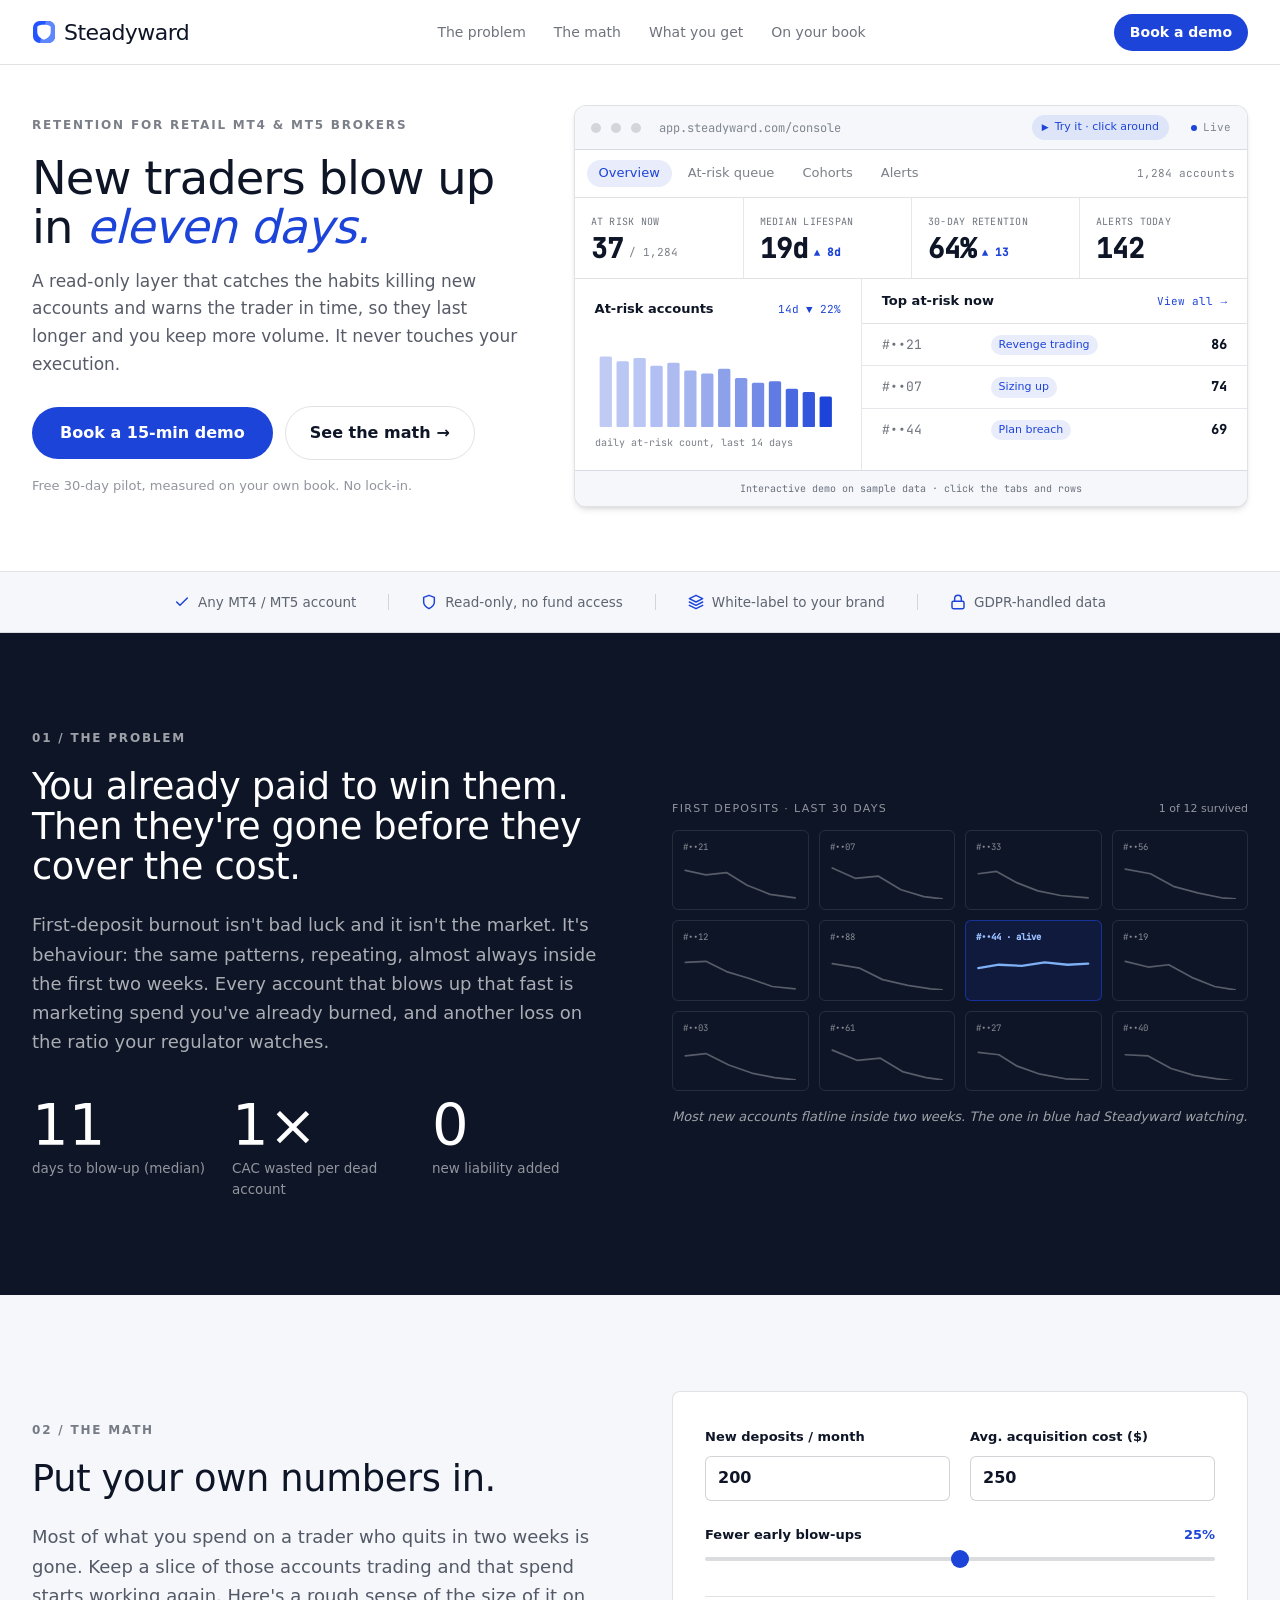
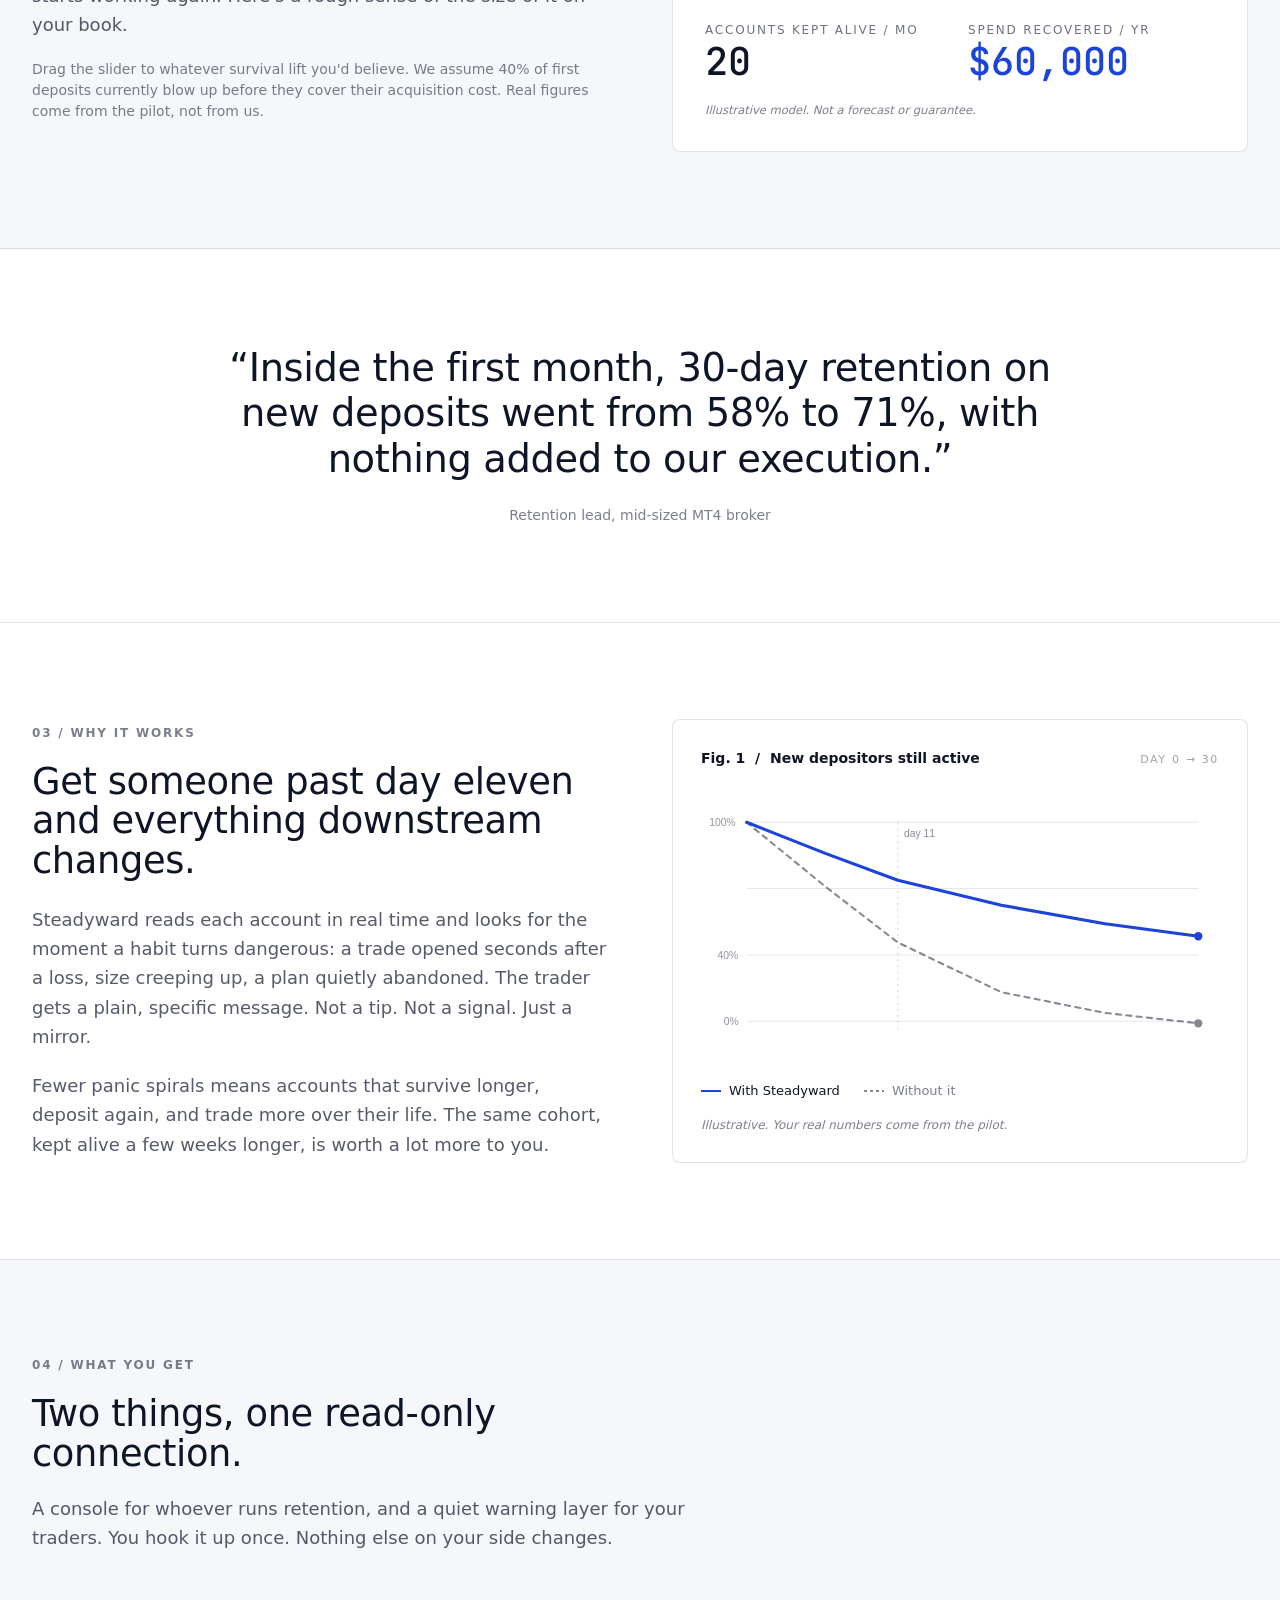
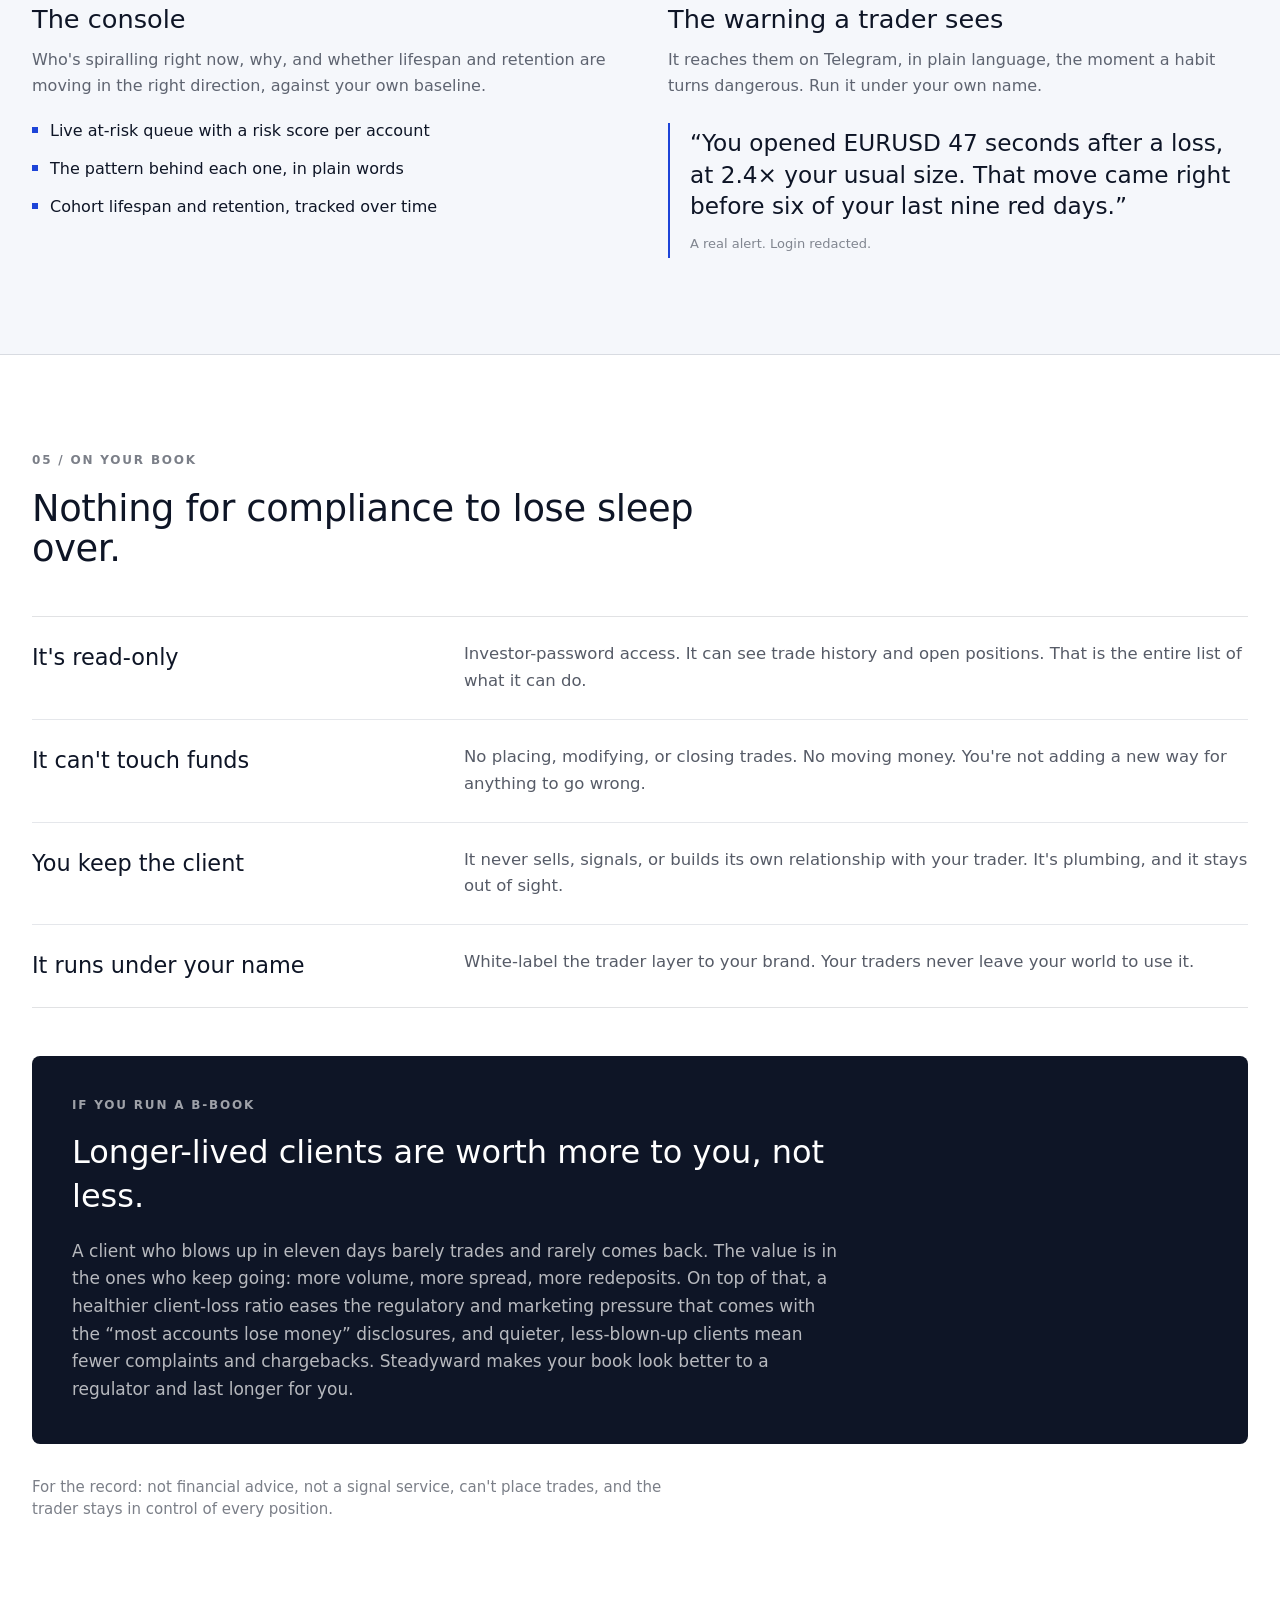
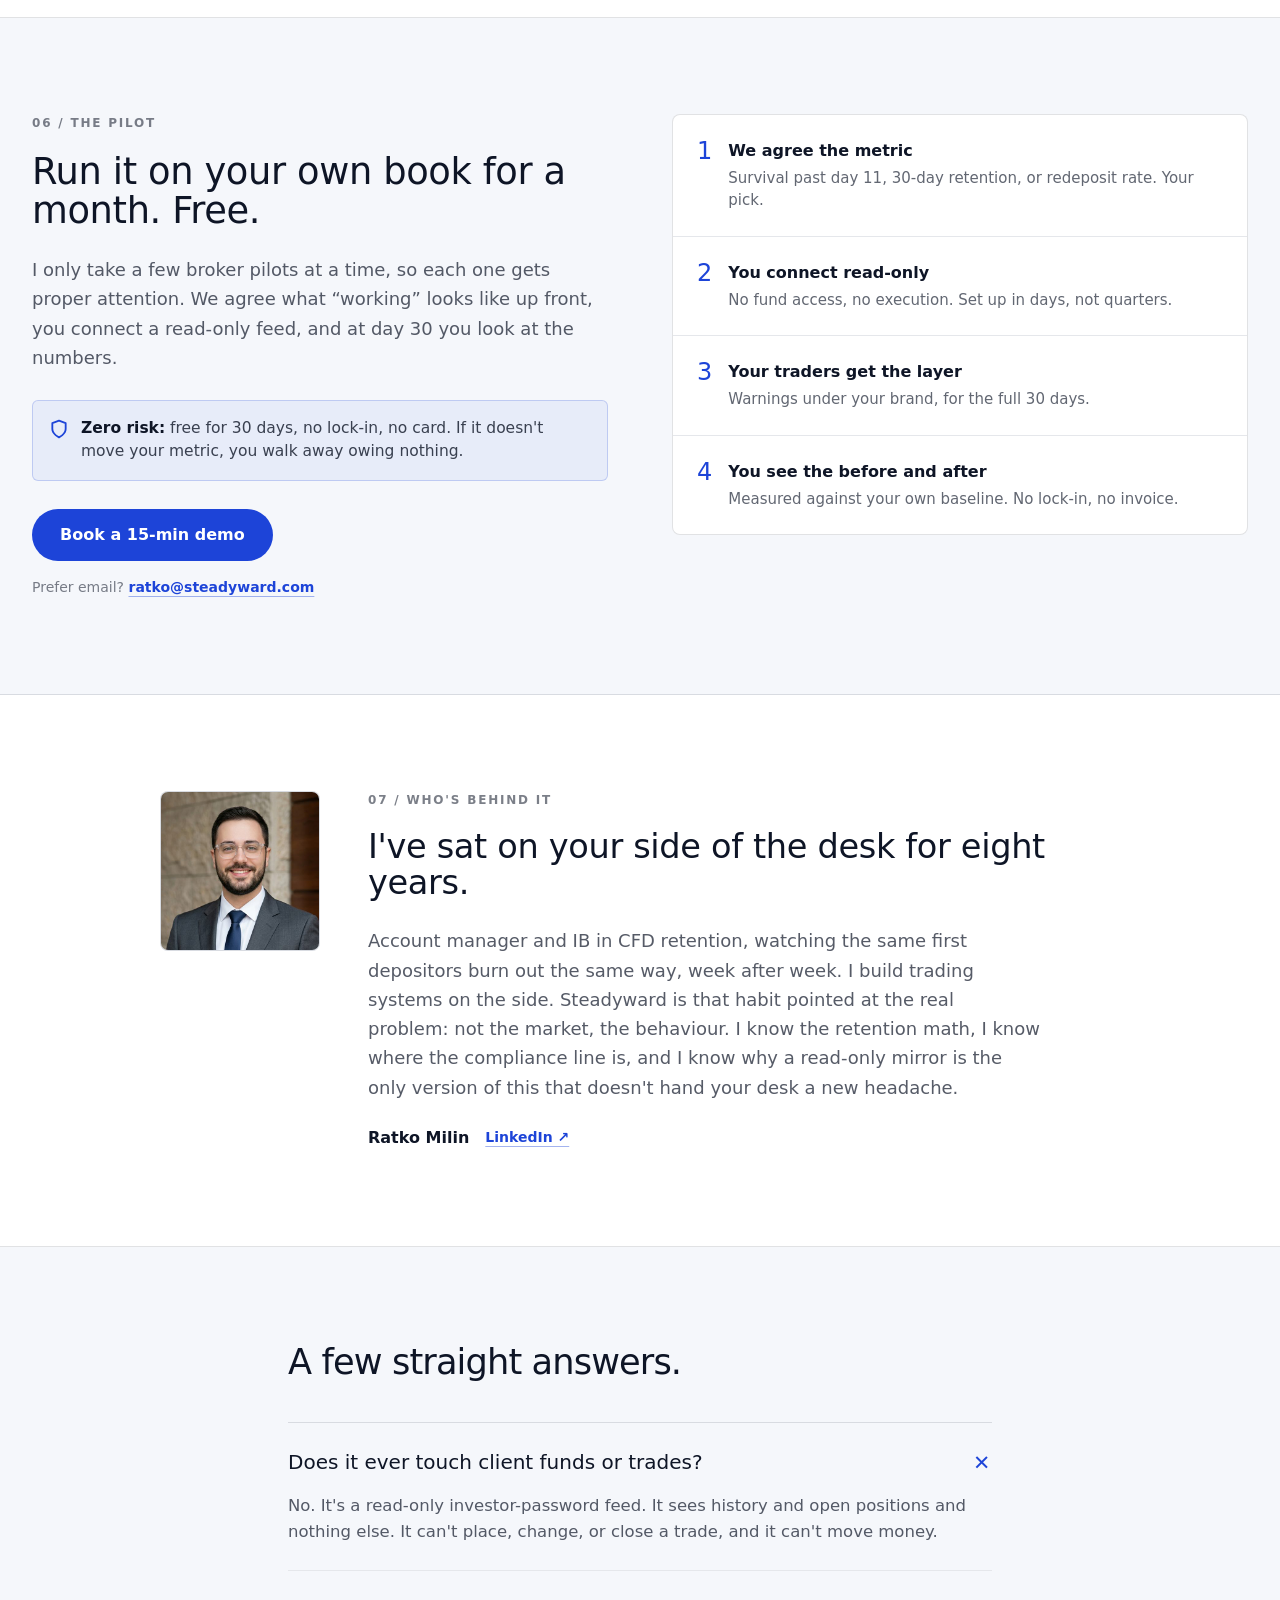
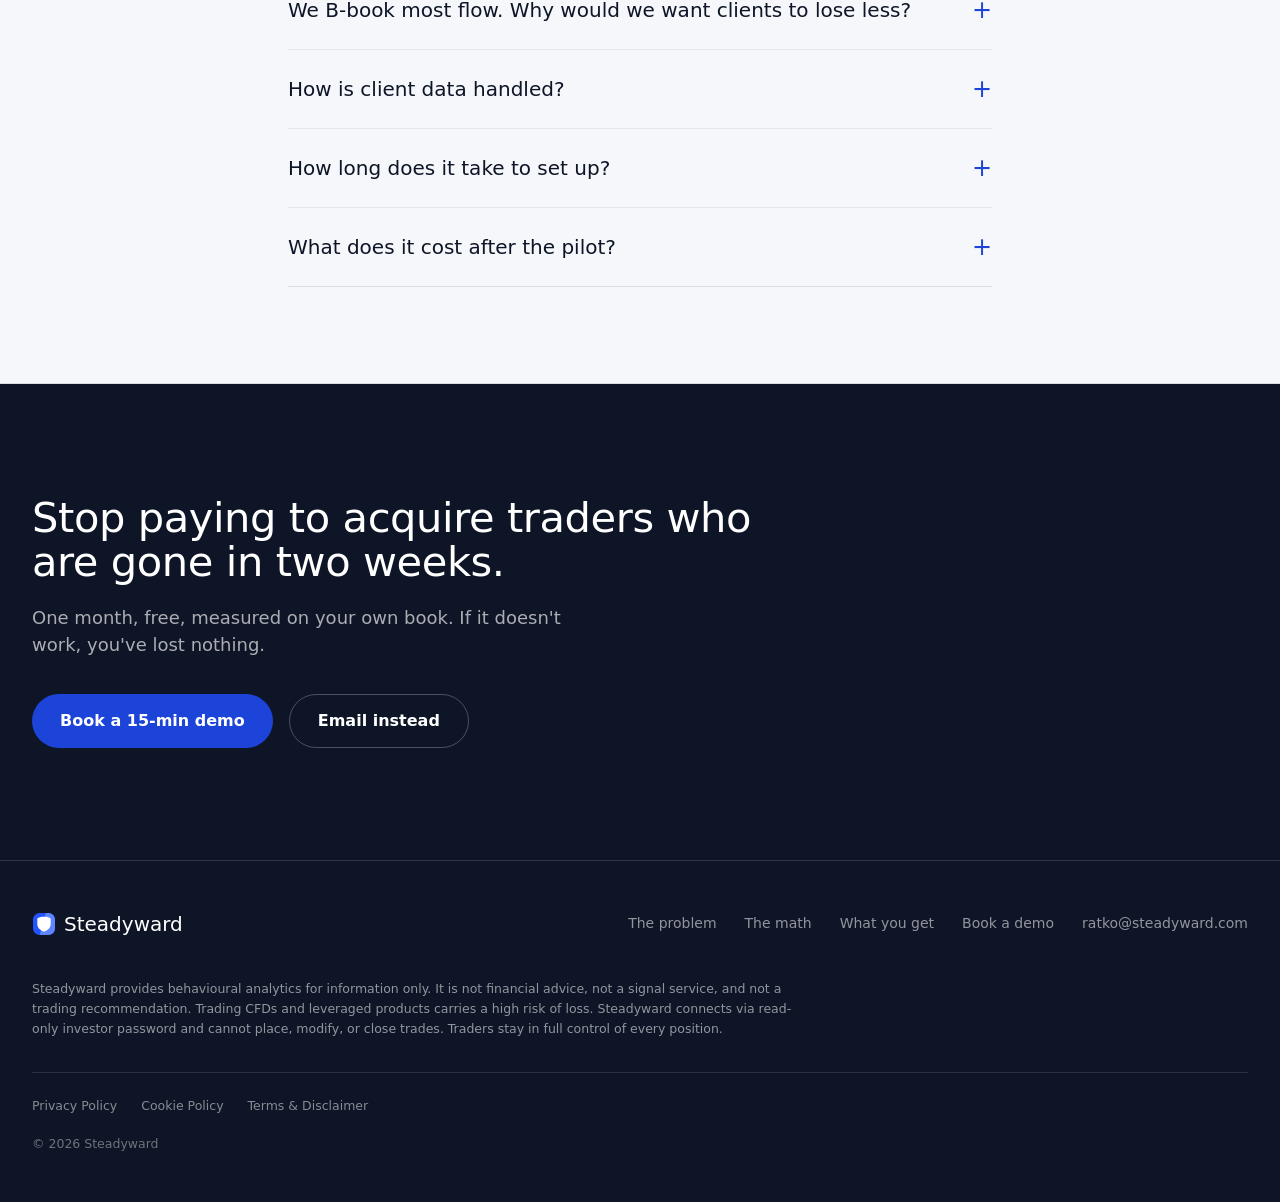
==== index.html @ a2f99f8c "Revert "Add Account view tab to console demo + Export CSV" This reverts commit af73b1a999b0e03a8f74c" ====
<!DOCTYPE html>
<html lang="en" class="scroll-smooth">
<head>
  <meta charset="UTF-8" />
  <meta name="viewport" content="width=device-width, initial-scale=1.0" />
  <title>Steadyward: keeping new traders alive past day eleven</title>
  <meta name="description" content="A read-only retention layer for MT4/MT5 brokers. It spots the habits that blow up new accounts and warns the trader in time, so first deposits last longer and your loss ratios improve. No fund access, no execution, no new liability." />

  <meta property="og:title" content="Steadyward: retention for MT4/MT5 brokers" />
  <meta property="og:description" content="Keep first deposits alive past day eleven. Read-only, white-label, free 30-day pilot measured on your own book." />
  <meta property="og:type" content="website" />
  <meta property="og:image" content="https://steadyward.com/og-image.png" />
  <meta property="og:image:width" content="1200" />
  <meta property="og:image:height" content="630" />
  <meta name="twitter:card" content="summary_large_image" />
  <meta name="twitter:image" content="https://steadyward.com/og-image.png" />
  <link rel="icon" href="favicon.svg" type="image/svg+xml" />
  <link rel="apple-touch-icon" href="apple-touch-icon.png" />
  <link rel="preload" href="assets/fonts/inter_v20_UcC73FwrK3iLTeHuS_nVMrMxCp50SjIa1ZL7.woff2" as="font" type="font/woff2" crossorigin />
  <link rel="preload" href="assets/fonts/jbmono_tDbv2o-flEEny0FZhsfKu5WU4zr3E_BX0PnT8RD8yKwBNntkaToggR7BYRbKPxDcwg.woff2" as="font" type="font/woff2" crossorigin />
  <link rel="stylesheet" href="assets/fonts.css" />
  <link rel="stylesheet" href="assets/styles.css" />
  <style>
    body { -webkit-font-smoothing: antialiased; text-rendering: optimizeLegibility; }
    .display { font-optical-sizing: auto; }
    .label { letter-spacing: .15em; }
    .rule { border-color: rgba(14,21,38,.12); }
    .reveal { opacity: 0; transform: translateY(14px); transition: opacity .6s ease, transform .6s ease; }
    .reveal.in { opacity: 1; transform: none; }
    @media (prefers-reduced-motion: reduce) { .reveal { opacity:1; transform:none; transition:none } html { scroll-behavior:auto } }
    input[type=range]{ -webkit-appearance:none; appearance:none; height:4px; background:rgba(14,21,38,.15); border-radius:9999px; }
    input[type=range]::-webkit-slider-thumb{ -webkit-appearance:none; height:18px; width:18px; border-radius:9999px; background:#1d44d8; cursor:pointer; }
    input[type=range]::-moz-range-thumb{ height:18px; width:18px; border:0; border-radius:9999px; background:#1d44d8; cursor:pointer; }
    .num { background:#fff; border:1px solid rgba(14,21,38,.18); border-radius:6px; padding:.6rem .75rem; width:100%; font-weight:600; color:#0e1526; }
    .num:focus{ outline:2px solid rgba(29,68,216,.4); outline-offset:1px; }
      .sh-tab{ color:rgba(14,21,38,.55); border-radius:9999px; padding:.25rem .75rem; font-size:13px; line-height:1.4; cursor:pointer; }
    .sh-tab[aria-selected="true"]{ background:rgba(29,68,216,.10); color:#1d44d8; font-weight:500; }
    .sh-chip{ color:rgba(14,21,38,.6); border:1px solid rgba(14,21,38,.14); border-radius:9999px; padding:.15rem .65rem; font-size:12px; cursor:pointer; }
    .sh-chip[aria-pressed="true"]{ background:rgba(29,68,216,.10); color:#1d44d8; border-color:rgba(29,68,216,.35); }
    .sh-row{ cursor:pointer; }
    .sh-row:hover{ background:rgba(29,68,216,.035); }
    .sh-row:focus-visible{ outline:2px solid #1d44d8; outline-offset:-2px; }
    .sh-caret{ transition:transform .15s ease; }
    .sh-row[aria-expanded="true"] .sh-caret{ transform:rotate(90deg); }
    #site-header{transition:transform .28s ease;will-change:transform}
    #site-header.sh-hide{transform:translateY(-100%)}
  </style>
  <script type="application/ld+json">{"@context":"https://schema.org","@type":"Organization","name":"Steadyward","url":"https://steadyward.com/","logo":"https://steadyward.com/apple-touch-icon.png","email":"ratko@steadyward.com","description":"Read-only behavioural retention layer for MT4 and MT5 brokers."}</script>
</head>

<body class="font-sans bg-white text-ink/80 selection:bg-blue/15 selection:text-ink">

  <!-- ============================ MASTHEAD ============================ -->
  <header id="site-header" class="sticky top-0 z-50 bg-white/90 backdrop-blur border-b rule">
    <div class="max-w-[1400px] mx-auto px-6 sm:px-8 h-16 flex items-center justify-between">
      <a href="#top" class="flex items-center gap-2 display text-[22px] font-medium tracking-tight text-ink"><svg viewBox="0 0 100 100" width="24" height="24" class="h-6 w-6 shrink-0" aria-hidden="true"><defs><clipPath id="swa"><rect x="4" y="4" width="92" height="92" rx="28"/></clipPath></defs><g clip-path="url(#swa)"><rect x="4" y="4" width="92" height="92" fill="#2454ff"/><polygon points="58,4 96,4 96,96 32,96" fill="#5e86ff"/></g><path d="M50 20 C60 20 70 22.5 75 24.5 C77 25.3 78 26.8 78 29 L78 49 C78 66 66 76 50 82 C34 76 22 66 22 49 L22 29 C22 26.8 23 25.3 25 24.5 C30 22.5 40 20 50 20 Z" fill="#ffffff"/></svg><span>Steadyward</span></a>
      <nav class="hidden md:flex items-center gap-7 text-[14px] text-ink/60">
        <a href="#leak" class="hover:text-ink transition">The problem</a>
        <a href="#roi" class="hover:text-ink transition">The math</a>
        <a href="#product" class="hover:text-ink transition">What you get</a>
        <a href="#book" class="hover:text-ink transition">On your book</a>
      </nav>
      <div class="flex items-center gap-2 shrink-0"><a href="https://calendly.com/ratko-steadyward/steadyward-demo-meeting" target="_blank" rel="noopener" class="hidden sm:inline-flex whitespace-nowrap shrink-0 text-[14px] font-semibold px-4 py-2 rounded-full bg-blue text-white hover:bg-ink transition">Book a demo</a><button id="nav-toggle" type="button" class="md:hidden inline-flex h-9 w-9 items-center justify-center rounded-full border rule text-ink" aria-expanded="false" aria-controls="mobile-nav" aria-label="Menu"><svg viewBox="0 0 24 24" class="h-4 w-4" fill="none" stroke="currentColor" stroke-width="2.2" stroke-linecap="round"><path d="M4 7h16M4 12h16M4 17h16"/></svg></button></div>
    </div>
  <div id="mobile-nav" class="hidden md:hidden border-t rule bg-white"><nav class="max-w-[1400px] mx-auto px-6 sm:px-8 py-2 flex flex-col text-[15px]"><a href="#leak" class="py-3 border-b rule text-ink/70">The problem</a><a href="#roi" class="py-3 border-b rule text-ink/70">The math</a><a href="#product" class="py-3 border-b rule text-ink/70">What you get</a><a href="#book" class="py-3 border-b rule text-ink/70">On your book</a><a href="https://calendly.com/ratko-steadyward/steadyward-demo-meeting" target="_blank" rel="noopener" class="py-3 font-semibold text-blue">Book a demo</a></nav></div></header>

  <main id="top">

            <!-- ============================ HERO ============================ -->
    <section class="border-b rule">
      <div class="max-w-[1400px] mx-auto px-6 sm:px-8 pt-8 sm:pt-10 pb-12 sm:pb-16">
        <div class="grid lg:grid-cols-[minmax(0,0.9fr),minmax(0,1.25fr)] gap-10 lg:gap-14 lg:items-center">
          <div class="lg:max-w-xl">
          <p class="label text-[12px] font-semibold uppercase text-ink/55">Retention for retail MT4 &amp; MT5 brokers</p>
          <h1 class="mt-5 display text-[2rem] sm:text-[2.55rem] lg:text-[2.9rem] leading-[1.05] tracking-[-0.02em] text-ink font-medium">
            New traders blow up in <span class="italic text-blue">eleven days.</span>
          </h1>
          <p class="mt-4 text-[16px] sm:text-[17px] leading-relaxed text-ink/70">
            A read-only layer that catches the habits killing new accounts and warns the trader in time, so they last longer and you keep more volume. It never touches your execution.
          </p>
          <div class="mt-7 flex flex-col sm:flex-row items-start sm:items-center gap-3">
            <a href="https://calendly.com/ratko-steadyward/steadyward-demo-meeting" target="_blank" rel="noopener" class="inline-flex whitespace-nowrap justify-center items-center px-7 py-3.5 rounded-full bg-blue text-white font-semibold hover:bg-ink transition">Book a 15-min demo</a>
            <a href="#roi" class="inline-flex whitespace-nowrap justify-center items-center px-6 py-3.5 rounded-full border rule text-ink font-semibold hover:bg-panel transition">See the math <span aria-hidden="true" class="ml-1.5">&rarr;</span></a>
          </div>
          <p class="mt-4 text-[13px] text-ink/45">Free 30-day pilot, measured on your own book. No lock-in.</p>
          </div>

          <!-- interactive console demo -->
          <div id="sh-console" class="reveal border rule rounded-xl overflow-hidden bg-white shadow-md">
          <div class="flex items-center gap-2.5 px-4 h-11 bg-panel border-b rule">
            <span class="h-2.5 w-2.5 rounded-full bg-ink/15"></span><span class="h-2.5 w-2.5 rounded-full bg-ink/15"></span><span class="h-2.5 w-2.5 rounded-full bg-ink/15"></span>
            <span class="ml-2 hidden sm:inline font-mono text-[12px] text-ink/50">app.steadyward.com/console</span>
            <span class="ml-auto inline-flex items-center gap-1.5 rounded-full bg-blue/10 text-blue text-[11px] font-medium px-2.5 py-1"><span class="text-[9px]">&#9654;</span> Try it &middot; click around</span><span class="ml-3 shrink-0 font-mono text-[11px] text-ink/50 flex items-center gap-1.5"><span class="h-1.5 w-1.5 rounded-full bg-blue"></span> Live</span>
          </div>
          <div role="tablist" class="flex items-center gap-1 px-3 h-12 border-b rule overflow-x-auto">
            <button type="button" role="tab" class="sh-tab shrink-0" data-tab="overview" aria-selected="true">Overview</button>
            <button type="button" role="tab" class="sh-tab shrink-0" data-tab="queue" aria-selected="false">At-risk queue</button>
            <button type="button" role="tab" class="sh-tab shrink-0" data-tab="cohorts" aria-selected="false">Cohorts</button>
            <button type="button" role="tab" class="sh-tab shrink-0" data-tab="alerts" aria-selected="false">Alerts</button>
            <span class="ml-auto shrink-0 pl-3 font-mono text-[11px] text-ink/55">1,284 accounts</span>
          </div>

          <!-- OVERVIEW -->
          <div class="sh-panel" data-panel="overview">
            <div class="grid grid-cols-2 md:grid-cols-4 border-b rule divide-x divide-y md:divide-y-0 rule">
              <div class="p-4"><div class="font-mono text-[10px] uppercase tracking-wide text-ink/60">At risk now</div><div class="mt-1.5 flex items-end gap-1.5"><span class="font-mono text-[1.7rem] font-semibold text-ink leading-none countup" data-countup="37">37</span><span class="font-mono text-[11px] text-ink/55 mb-0.5">/ 1,284</span></div></div>
              <div class="p-4"><div class="font-mono text-[10px] uppercase tracking-wide text-ink/60">Median lifespan</div><div class="mt-1.5 flex items-end gap-1.5"><span class="font-mono text-[1.7rem] font-semibold text-ink leading-none countup" data-countup="19" data-suffix="d">19d</span><span class="font-mono text-[11px] font-semibold text-blue mb-0.5">&#9650; 8d</span></div></div>
              <div class="p-4"><div class="font-mono text-[10px] uppercase tracking-wide text-ink/60">30-day retention</div><div class="mt-1.5 flex items-end gap-1.5"><span class="font-mono text-[1.7rem] font-semibold text-ink leading-none countup" data-countup="64" data-suffix="%">64%</span><span class="font-mono text-[11px] font-semibold text-blue mb-0.5">&#9650; 13</span></div></div>
              <div class="p-4"><div class="font-mono text-[10px] uppercase tracking-wide text-ink/60">Alerts today</div><div class="mt-1.5 flex items-end gap-1.5"><span class="font-mono text-[1.7rem] font-semibold text-ink leading-none countup" data-countup="142">142</span></div></div>
            </div>
            <div class="grid lg:grid-cols-[1fr,1.35fr] divide-y lg:divide-y-0 lg:divide-x rule">
              <div class="p-5">
                <div class="flex items-baseline justify-between"><span class="text-[13px] font-semibold text-ink">At-risk accounts</span><span class="font-mono text-[11px] text-blue">14d &#9660; 22%</span></div>
                <svg viewBox="0 0 320 120" width="320" height="120" class="mt-4 w-full h-auto" role="img" aria-label="At-risk accounts trending down over fourteen days">
                  <rect x="6" y="28" width="16" height="92" rx="2" fill="#1d44d8" fill-opacity="0.28"/><rect x="28" y="34" width="16" height="86" rx="2" fill="#1d44d8" fill-opacity="0.3"/><rect x="50" y="30" width="16" height="90" rx="2" fill="#1d44d8" fill-opacity="0.3"/><rect x="72" y="40" width="16" height="80" rx="2" fill="#1d44d8" fill-opacity="0.34"/><rect x="94" y="36" width="16" height="84" rx="2" fill="#1d44d8" fill-opacity="0.36"/><rect x="116" y="46" width="16" height="74" rx="2" fill="#1d44d8" fill-opacity="0.4"/><rect x="138" y="50" width="16" height="70" rx="2" fill="#1d44d8" fill-opacity="0.45"/><rect x="160" y="44" width="16" height="76" rx="2" fill="#1d44d8" fill-opacity="0.5"/><rect x="182" y="56" width="16" height="64" rx="2" fill="#1d44d8" fill-opacity="0.55"/><rect x="204" y="62" width="16" height="58" rx="2" fill="#1d44d8" fill-opacity="0.62"/><rect x="226" y="60" width="16" height="60" rx="2" fill="#1d44d8" fill-opacity="0.7"/><rect x="248" y="70" width="16" height="50" rx="2" fill="#1d44d8" fill-opacity="0.8"/><rect x="270" y="74" width="16" height="46" rx="2" fill="#1d44d8" fill-opacity="0.9"/><rect x="292" y="80" width="16" height="40" rx="2" fill="#1d44d8"/>
                </svg>
                <div class="mt-2 font-mono text-[10px] text-ink/55">daily at-risk count, last 14 days</div>
              </div>
              <div>
                <div class="flex items-center justify-between px-5 py-3 border-b rule"><span class="text-[13px] font-semibold text-ink">Top at-risk now</span><button type="button" data-tab-link="queue" class="font-mono text-[11px] text-blue hover:underline">View all &rarr;</button></div>
                <table class="w-full text-[13px]"><tbody class="divide-y rule">
                  <tr><td class="px-5 py-2.5 font-mono text-ink/60">#&bull;&bull;21</td><td class="px-5 py-2.5"><span class="inline-flex rounded-full bg-blue/10 text-blue text-[11px] font-medium px-2 py-0.5">Revenge trading</span></td><td class="px-5 py-2.5 text-right font-mono font-semibold text-ink">86</td></tr>
                  <tr><td class="px-5 py-2.5 font-mono text-ink/60">#&bull;&bull;07</td><td class="px-5 py-2.5"><span class="inline-flex rounded-full bg-blue/10 text-blue text-[11px] font-medium px-2 py-0.5">Sizing up</span></td><td class="px-5 py-2.5 text-right font-mono font-semibold text-ink">74</td></tr>
                  <tr><td class="px-5 py-2.5 font-mono text-ink/60">#&bull;&bull;44</td><td class="px-5 py-2.5"><span class="inline-flex rounded-full bg-blue/10 text-blue text-[11px] font-medium px-2 py-0.5">Plan breach</span></td><td class="px-5 py-2.5 text-right font-mono font-semibold text-ink">69</td></tr>
                </tbody></table>
              </div>
            </div>
          </div>

          <!-- AT-RISK QUEUE -->
          <div class="sh-panel hidden" data-panel="queue">
            <div class="flex flex-wrap items-center gap-2 px-4 py-3 border-b rule">
              <span class="font-mono text-[10px] uppercase tracking-wide text-ink/60 mr-1">Filter</span>
              <button type="button" class="sh-chip" data-filter="all" aria-pressed="true">All</button>
              <button type="button" class="sh-chip" data-filter="revenge" aria-pressed="false">Revenge</button>
              <button type="button" class="sh-chip" data-filter="oversize" aria-pressed="false">Sizing up</button>
              <button type="button" class="sh-chip" data-filter="plan" aria-pressed="false">Plan breach</button>
              <span class="ml-auto font-mono text-[11px] text-ink/55">click a row &rarr; see the alert</span>
            </div>
            <table class="w-full text-[13px]">
              <thead><tr class="border-b rule font-mono text-[10px] uppercase text-ink/55"><th class="px-5 py-2 text-left font-medium">Account</th><th class="px-5 py-2 text-left font-medium">Pattern</th><th class="px-5 py-2 text-right font-medium">Risk</th><th class="px-5 py-2 text-right font-medium hidden sm:table-cell">Status</th></tr></thead>
              <tbody class="divide-y rule">
                <tr class="sh-row" data-pattern="revenge" aria-expanded="false"><td class="px-5 py-2.5"><span class="inline-flex items-center gap-2"><svg viewBox="0 0 24 24" class="sh-caret h-3 w-3 text-ink/40" fill="none" stroke="currentColor" stroke-width="2.5" stroke-linecap="round" stroke-linejoin="round"><path d="m9 6 6 6-6 6"/></svg><span class="font-mono text-ink/60">#&bull;&bull;21</span></span></td><td class="px-5 py-2.5"><span class="inline-flex rounded-full bg-blue/10 text-blue text-[11px] font-medium px-2 py-0.5">Revenge trading</span></td><td class="px-5 py-2.5 text-right font-mono font-semibold text-ink">86</td><td class="px-5 py-2.5 text-right text-[12px] text-ink/50 hidden sm:table-cell">Alerted</td></tr>
                <tr class="sh-detail hidden"><td colspan="4" class="px-5 pb-4"><div class="rounded-lg border rule bg-panel p-3.5"><div class="font-mono text-[10px] uppercase tracking-wide text-ink/60 mb-1.5">Alert sent to trader</div><p class="text-[13px] text-ink/80 leading-snug">EURUSD SELL opened 47s after a loss, at 2.4&times; average size. This pattern preceded 6 of the last 9 red days.</p><div class="mt-2.5 flex flex-wrap gap-x-5 gap-y-1 font-mono text-[11px] text-ink/45"><span>risk 86</span><span>first seen 14:32</span><span>status: alerted</span></div></div></td></tr>
                <tr class="sh-row" data-pattern="oversize" aria-expanded="false"><td class="px-5 py-2.5"><span class="inline-flex items-center gap-2"><svg viewBox="0 0 24 24" class="sh-caret h-3 w-3 text-ink/40" fill="none" stroke="currentColor" stroke-width="2.5" stroke-linecap="round" stroke-linejoin="round"><path d="m9 6 6 6-6 6"/></svg><span class="font-mono text-ink/60">#&bull;&bull;07</span></span></td><td class="px-5 py-2.5"><span class="inline-flex rounded-full bg-blue/10 text-blue text-[11px] font-medium px-2 py-0.5">Sizing up after losses</span></td><td class="px-5 py-2.5 text-right font-mono font-semibold text-ink">74</td><td class="px-5 py-2.5 text-right text-[12px] text-ink/50 hidden sm:table-cell">Alerted</td></tr>
                <tr class="sh-detail hidden"><td colspan="4" class="px-5 pb-4"><div class="rounded-lg border rule bg-panel p-3.5"><div class="font-mono text-[10px] uppercase tracking-wide text-ink/60 mb-1.5">Alert sent to trader</div><p class="text-[13px] text-ink/80 leading-snug">Position size stepped up 3&times; over your last 4 trades, all opened after a drawdown.</p><div class="mt-2.5 flex flex-wrap gap-x-5 gap-y-1 font-mono text-[11px] text-ink/45"><span>risk 74</span><span>first seen 14:31</span><span>status: alerted</span></div></div></td></tr>
                <tr class="sh-row" data-pattern="plan" aria-expanded="false"><td class="px-5 py-2.5"><span class="inline-flex items-center gap-2"><svg viewBox="0 0 24 24" class="sh-caret h-3 w-3 text-ink/40" fill="none" stroke="currentColor" stroke-width="2.5" stroke-linecap="round" stroke-linejoin="round"><path d="m9 6 6 6-6 6"/></svg><span class="font-mono text-ink/60">#&bull;&bull;44</span></span></td><td class="px-5 py-2.5"><span class="inline-flex rounded-full bg-blue/10 text-blue text-[11px] font-medium px-2 py-0.5">Past their own plan</span></td><td class="px-5 py-2.5 text-right font-mono font-semibold text-ink">69</td><td class="px-5 py-2.5 text-right text-[12px] text-ink/50 hidden sm:table-cell">Watching</td></tr>
                <tr class="sh-detail hidden"><td colspan="4" class="px-5 pb-4"><div class="rounded-lg border rule bg-panel p-3.5"><div class="font-mono text-[10px] uppercase tracking-wide text-ink/60 mb-1.5">Alert sent to trader</div><p class="text-[13px] text-ink/80 leading-snug">That is trade 9 today. The daily cap you set yourself is 4.</p><div class="mt-2.5 flex flex-wrap gap-x-5 gap-y-1 font-mono text-[11px] text-ink/45"><span>risk 69</span><span>first seen 14:12</span><span>status: watching</span></div></div></td></tr>
                <tr class="sh-row" data-pattern="revenge" aria-expanded="false"><td class="px-5 py-2.5"><span class="inline-flex items-center gap-2"><svg viewBox="0 0 24 24" class="sh-caret h-3 w-3 text-ink/40" fill="none" stroke="currentColor" stroke-width="2.5" stroke-linecap="round" stroke-linejoin="round"><path d="m9 6 6 6-6 6"/></svg><span class="font-mono text-ink/60">#&bull;&bull;12</span></span></td><td class="px-5 py-2.5"><span class="inline-flex rounded-full bg-blue/10 text-blue text-[11px] font-medium px-2 py-0.5">Revenge trading</span></td><td class="px-5 py-2.5 text-right font-mono font-semibold text-ink">63</td><td class="px-5 py-2.5 text-right text-[12px] text-ink/50 hidden sm:table-cell">Watching</td></tr>
                <tr class="sh-detail hidden"><td colspan="4" class="px-5 pb-4"><div class="rounded-lg border rule bg-panel p-3.5"><div class="font-mono text-[10px] uppercase tracking-wide text-ink/60 mb-1.5">Alert sent to trader</div><p class="text-[13px] text-ink/80 leading-snug">Re-entered GBPUSD 90s after a stop-out, same direction, same size.</p><div class="mt-2.5 flex flex-wrap gap-x-5 gap-y-1 font-mono text-[11px] text-ink/45"><span>risk 63</span><span>first seen 13:56</span><span>status: watching</span></div></div></td></tr>
                <tr class="sh-row" data-pattern="oversize" aria-expanded="false"><td class="px-5 py-2.5"><span class="inline-flex items-center gap-2"><svg viewBox="0 0 24 24" class="sh-caret h-3 w-3 text-ink/40" fill="none" stroke="currentColor" stroke-width="2.5" stroke-linecap="round" stroke-linejoin="round"><path d="m9 6 6 6-6 6"/></svg><span class="font-mono text-ink/60">#&bull;&bull;88</span></span></td><td class="px-5 py-2.5"><span class="inline-flex rounded-full bg-blue/10 text-blue text-[11px] font-medium px-2 py-0.5">Sizing up after losses</span></td><td class="px-5 py-2.5 text-right font-mono font-semibold text-ink">58</td><td class="px-5 py-2.5 text-right text-[12px] text-ink/50 hidden sm:table-cell">Watching</td></tr>
                <tr class="sh-detail hidden"><td colspan="4" class="px-5 pb-4"><div class="rounded-lg border rule bg-panel p-3.5"><div class="font-mono text-[10px] uppercase tracking-wide text-ink/60 mb-1.5">Alert sent to trader</div><p class="text-[13px] text-ink/80 leading-snug">Lot size 2.1&times; your rolling average, following two losing trades.</p><div class="mt-2.5 flex flex-wrap gap-x-5 gap-y-1 font-mono text-[11px] text-ink/45"><span>risk 58</span><span>first seen 13:40</span><span>status: watching</span></div></div></td></tr>
                <tr class="sh-row" data-pattern="plan" aria-expanded="false"><td class="px-5 py-2.5"><span class="inline-flex items-center gap-2"><svg viewBox="0 0 24 24" class="sh-caret h-3 w-3 text-ink/40" fill="none" stroke="currentColor" stroke-width="2.5" stroke-linecap="round" stroke-linejoin="round"><path d="m9 6 6 6-6 6"/></svg><span class="font-mono text-ink/60">#&bull;&bull;31</span></span></td><td class="px-5 py-2.5"><span class="inline-flex rounded-full bg-blue/10 text-blue text-[11px] font-medium px-2 py-0.5">Past their own plan</span></td><td class="px-5 py-2.5 text-right font-mono font-semibold text-ink">52</td><td class="px-5 py-2.5 text-right text-[12px] text-ink/50 hidden sm:table-cell">Watching</td></tr>
                <tr class="sh-detail hidden"><td colspan="4" class="px-5 pb-4"><div class="rounded-lg border rule bg-panel p-3.5"><div class="font-mono text-[10px] uppercase tracking-wide text-ink/60 mb-1.5">Alert sent to trader</div><p class="text-[13px] text-ink/80 leading-snug">Trading outside your declared session hours, third time this week.</p><div class="mt-2.5 flex flex-wrap gap-x-5 gap-y-1 font-mono text-[11px] text-ink/45"><span>risk 52</span><span>first seen 13:03</span><span>status: watching</span></div></div></td></tr>
              </tbody>
            </table>
          </div>

          <!-- COHORTS -->
          <div class="sh-panel hidden" data-panel="cohorts">
            <div class="p-5">
              <div class="flex items-baseline justify-between"><span class="text-[13px] font-semibold text-ink">First-deposit cohorts &middot; % still active</span><span class="font-mono text-[11px] text-ink/55">weekly</span></div>
              <div class="mt-4 overflow-x-auto">
                <table class="w-full text-[12.5px] min-w-[440px]">
                  <thead><tr class="font-mono text-[10px] uppercase text-ink/55"><th class="text-left font-medium py-1.5 pr-3">Cohort</th><th class="font-medium py-1.5 px-2 text-center">Day 0</th><th class="font-medium py-1.5 px-2 text-center">Day 7</th><th class="font-medium py-1.5 px-2 text-center">Day 14</th><th class="font-medium py-1.5 px-2 text-center">Day 30</th></tr></thead>
                  <tbody class="text-ink">
                    <tr><td class="py-1 pr-3 font-mono text-ink/55">May 5</td><td class="py-1 px-2 text-center font-mono" style="background:rgba(29,68,216,0.40)">100%</td><td class="py-1 px-2 text-center font-mono" style="background:rgba(29,68,216,0.24)">61%</td><td class="py-1 px-2 text-center font-mono" style="background:rgba(29,68,216,0.15)">38%</td><td class="py-1 px-2 text-center font-mono" style="background:rgba(29,68,216,0.09)">22%</td></tr>
                    <tr><td class="py-1 pr-3 font-mono text-ink/55">May 12</td><td class="py-1 px-2 text-center font-mono" style="background:rgba(29,68,216,0.40)">100%</td><td class="py-1 px-2 text-center font-mono" style="background:rgba(29,68,216,0.25)">63%</td><td class="py-1 px-2 text-center font-mono" style="background:rgba(29,68,216,0.16)">41%</td><td class="py-1 px-2 text-center font-mono" style="background:rgba(29,68,216,0.10)">25%</td></tr>
                    <tr><td class="py-1 pr-3 font-mono text-blue font-semibold">May 19</td><td class="py-1 px-2 text-center font-mono" style="background:rgba(29,68,216,0.40)">100%</td><td class="py-1 px-2 text-center font-mono" style="background:rgba(29,68,216,0.30)">74%</td><td class="py-1 px-2 text-center font-mono" style="background:rgba(29,68,216,0.23)">58%</td><td class="py-1 px-2 text-center font-mono" style="background:rgba(29,68,216,0.16)">41%</td></tr>
                    <tr><td class="py-1 pr-3 font-mono text-blue font-semibold">May 26</td><td class="py-1 px-2 text-center font-mono" style="background:rgba(29,68,216,0.40)">100%</td><td class="py-1 px-2 text-center font-mono" style="background:rgba(29,68,216,0.31)">77%</td><td class="py-1 px-2 text-center font-mono" style="background:rgba(29,68,216,0.24)">61%</td><td class="py-1 px-2 text-center font-mono" style="background:rgba(29,68,216,0.18)">44%</td></tr>
                    <tr><td class="py-1 pr-3 font-mono text-blue font-semibold">Jun 2</td><td class="py-1 px-2 text-center font-mono" style="background:rgba(29,68,216,0.40)">100%</td><td class="py-1 px-2 text-center font-mono" style="background:rgba(29,68,216,0.32)">79%</td><td class="py-1 px-2 text-center font-mono" style="background:rgba(29,68,216,0.26)">64%</td><td class="py-1 px-2 text-center font-mono" style="background:rgba(29,68,216,0.19)">47%</td></tr>
                  </tbody>
                </table>
              </div>
              <p class="mt-3 font-mono text-[10px] text-ink/60">Steadyward enabled from the May 19 cohort (in blue). Illustrative.</p>
            </div>
          </div>

          <!-- ALERTS -->
          <div class="sh-panel hidden" data-panel="alerts">
            <div class="p-4 sm:p-5 space-y-2.5 max-h-[420px] overflow-y-auto">
              <div class="rounded-lg border rule p-3.5"><div class="flex items-center gap-2 flex-wrap"><span class="font-mono text-[11px] text-ink/45">14:38</span><span class="font-mono text-[11px] text-ink/60">#&bull;&bull;21</span><span class="inline-flex rounded-full bg-blue/10 text-blue text-[11px] font-medium px-2 py-0.5">Revenge trading</span></div><p class="mt-1.5 text-[13px] text-ink/80 leading-snug">EURUSD SELL 47s after a loss at 2.4&times; size. This preceded 6 of your last 9 red days.</p></div>
              <div class="rounded-lg border rule p-3.5"><div class="flex items-center gap-2 flex-wrap"><span class="font-mono text-[11px] text-ink/45">14:31</span><span class="font-mono text-[11px] text-ink/60">#&bull;&bull;07</span><span class="inline-flex rounded-full bg-blue/10 text-blue text-[11px] font-medium px-2 py-0.5">Sizing up</span></div><p class="mt-1.5 text-[13px] text-ink/80 leading-snug">Lot size stepped up 3&times; over your last 4 trades after a drawdown.</p></div>
              <div class="rounded-lg border rule p-3.5"><div class="flex items-center gap-2 flex-wrap"><span class="font-mono text-[11px] text-ink/45">14:12</span><span class="font-mono text-[11px] text-ink/60">#&bull;&bull;44</span><span class="inline-flex rounded-full bg-blue/10 text-blue text-[11px] font-medium px-2 py-0.5">Plan breach</span></div><p class="mt-1.5 text-[13px] text-ink/80 leading-snug">That is trade 9 today. Your own daily cap is 4.</p></div>
              <div class="rounded-lg border rule p-3.5"><div class="flex items-center gap-2 flex-wrap"><span class="font-mono text-[11px] text-ink/45">13:56</span><span class="font-mono text-[11px] text-ink/60">#&bull;&bull;12</span><span class="inline-flex rounded-full bg-blue/10 text-blue text-[11px] font-medium px-2 py-0.5">Revenge trading</span></div><p class="mt-1.5 text-[13px] text-ink/80 leading-snug">Re-entered GBPUSD 90s after a stop-out, same direction.</p></div>
              <div class="rounded-lg border rule p-3.5"><div class="flex items-center gap-2 flex-wrap"><span class="font-mono text-[11px] text-ink/45">13:40</span><span class="font-mono text-[11px] text-ink/60">#&bull;&bull;88</span><span class="inline-flex rounded-full bg-blue/10 text-blue text-[11px] font-medium px-2 py-0.5">Sizing up</span></div><p class="mt-1.5 text-[13px] text-ink/80 leading-snug">Position 2.1&times; your rolling average following two losses.</p></div>
              <div class="rounded-lg border rule p-3.5"><div class="flex items-center gap-2 flex-wrap"><span class="font-mono text-[11px] text-ink/45">13:03</span><span class="font-mono text-[11px] text-ink/60">#&bull;&bull;31</span><span class="inline-flex rounded-full bg-blue/10 text-blue text-[11px] font-medium px-2 py-0.5">Plan breach</span></div><p class="mt-1.5 text-[13px] text-ink/80 leading-snug">Trading outside your declared session hours again.</p></div>
            </div>
          </div>

          <div class="px-4 py-2.5 bg-panel border-t rule text-center font-mono text-[10px] text-ink/60">Interactive demo on sample data &middot; click the tabs and rows</div>
          </div>
        </div>
      </div>
    </section>

    <!-- ============================ TRUST BAR ============================ -->
    <section class="bg-panel border-b rule">
      <div class="max-w-[1400px] mx-auto px-6 sm:px-8 py-5 flex flex-wrap items-center justify-center gap-x-8 gap-y-3 text-[13.5px] text-ink/65">
        <span class="flex items-center gap-2"><svg viewBox="0 0 24 24" class="h-4 w-4 text-blue" fill="none" stroke="currentColor" stroke-width="2.2" stroke-linecap="round" stroke-linejoin="round"><path d="m20 6-11 11-5-5"/></svg> Any MT4 / MT5 account</span>
        <span class="hidden sm:block h-4 w-px bg-ink/15"></span>
        <span class="flex items-center gap-2"><svg viewBox="0 0 24 24" class="h-4 w-4 text-blue" fill="none" stroke="currentColor" stroke-width="2.2" stroke-linecap="round" stroke-linejoin="round"><path d="M12 22s8-4 8-10V5l-8-3-8 3v7c0 6 8 10 8 10z"/></svg> Read-only, no fund access</span>
        <span class="hidden sm:block h-4 w-px bg-ink/15"></span>
        <span class="flex items-center gap-2"><svg viewBox="0 0 24 24" class="h-4 w-4 text-blue" fill="none" stroke="currentColor" stroke-width="2.2" stroke-linecap="round" stroke-linejoin="round"><path d="M12 2 2 7l10 5 10-5-10-5zM2 17l10 5 10-5M2 12l10 5 10-5"/></svg> White-label to your brand</span>
        <span class="hidden sm:block h-4 w-px bg-ink/15"></span>
        <span class="flex items-center gap-2"><svg viewBox="0 0 24 24" class="h-4 w-4 text-blue" fill="none" stroke="currentColor" stroke-width="2.2" stroke-linecap="round" stroke-linejoin="round"><rect x="3" y="11" width="18" height="11" rx="2"/><path d="M7 11V7a5 5 0 0 1 10 0v4"/></svg> GDPR-handled data</span>
      </div>
    </section>

    <!-- ============================ 01 THE LEAK ============================ -->
    <section id="leak" class="bg-ink text-white">
      <div class="max-w-[1400px] mx-auto px-6 sm:px-8 py-16 sm:py-24 grid lg:grid-cols-2 gap-12 lg:gap-16 items-center">
        <div>
          <p class="label text-[12px] font-semibold uppercase text-white/60">01 / The problem</p>
          <h2 class="mt-5 display text-[1.8rem] sm:text-[2.3rem] leading-[1.08] tracking-[-0.01em] text-white font-medium">
            You already paid to win them. Then they're gone before they cover the cost.
          </h2>
          <p class="mt-6 text-[18px] leading-relaxed text-white/65">
            First-deposit burnout isn't bad luck and it isn't the market. It's behaviour: the same patterns,
            repeating, almost always inside the first two weeks. Every account that blows up that fast is
            marketing spend you've already burned, and another loss on the ratio your regulator watches.
          </p>
          <div class="mt-10 grid grid-cols-3 gap-6">
            <div><div class="display text-[3.2rem] sm:text-[3.6rem] leading-none text-white font-medium countup" data-countup="11">11</div><p class="mt-1 text-[13.5px] text-white/55">days to blow-up (median)</p></div>
            <div><div class="display text-[3.2rem] sm:text-[3.6rem] leading-none text-white font-medium countup" data-countup="1" data-suffix="&times;">1&times;</div><p class="mt-1 text-[13.5px] text-white/55">CAC wasted per dead account</p></div>
            <div><div class="display text-[3.2rem] sm:text-[3.6rem] leading-none text-white font-medium">0</div><p class="mt-1 text-[13.5px] text-white/55">new liability added</p></div>
          </div>
        </div>
        <figure><div class="flex items-baseline justify-between mb-3"><span class="text-[11px] uppercase tracking-[.12em] text-white/55">First deposits &middot; last 30 days</span><span class="text-[11px] text-white/55">1 of 12 survived</span></div><div class="grid grid-cols-3 sm:grid-cols-4 gap-2.5"><div class="rounded-md border p-2.5" style="border-color:rgba(255,255,255,.10)"><div class="text-[9px] font-mono text-white/50">#&bull;&bull;21</div><svg viewBox="0 0 100 34" width="100" height="34" preserveAspectRatio="none" class="w-full mt-1.5 h-auto"><path d="M2 9 L20 13 L38 11 L56 22 L76 30 L98 33" fill="none" stroke="rgba(255,255,255,.30)" stroke-width="1.5" stroke-linecap="round" stroke-linejoin="round"/></svg></div><div class="rounded-md border p-2.5" style="border-color:rgba(255,255,255,.10)"><div class="text-[9px] font-mono text-white/50">#&bull;&bull;07</div><svg viewBox="0 0 100 34" width="100" height="34" preserveAspectRatio="none" class="w-full mt-1.5 h-auto"><path d="M2 7 L22 16 L42 14 L62 26 L82 32 L98 34" fill="none" stroke="rgba(255,255,255,.30)" stroke-width="1.5" stroke-linecap="round" stroke-linejoin="round"/></svg></div><div class="rounded-md border p-2.5" style="border-color:rgba(255,255,255,.10)"><div class="text-[9px] font-mono text-white/50">#&bull;&bull;33</div><svg viewBox="0 0 100 34" width="100" height="34" preserveAspectRatio="none" class="w-full mt-1.5 h-auto"><path d="M2 12 L18 10 L36 20 L54 27 L74 31 L98 33" fill="none" stroke="rgba(255,255,255,.30)" stroke-width="1.5" stroke-linecap="round" stroke-linejoin="round"/></svg></div><div class="rounded-md border p-2.5" style="border-color:rgba(255,255,255,.10)"><div class="text-[9px] font-mono text-white/50">#&bull;&bull;56</div><svg viewBox="0 0 100 34" width="100" height="34" preserveAspectRatio="none" class="w-full mt-1.5 h-auto"><path d="M2 8 L24 12 L44 23 L66 29 L86 33 L98 34" fill="none" stroke="rgba(255,255,255,.30)" stroke-width="1.5" stroke-linecap="round" stroke-linejoin="round"/></svg></div><div class="rounded-md border p-2.5" style="border-color:rgba(255,255,255,.10)"><div class="text-[9px] font-mono text-white/50">#&bull;&bull;12</div><svg viewBox="0 0 100 34" width="100" height="34" preserveAspectRatio="none" class="w-full mt-1.5 h-auto"><path d="M2 10 L20 9 L38 18 L58 24 L78 31 L98 33" fill="none" stroke="rgba(255,255,255,.30)" stroke-width="1.5" stroke-linecap="round" stroke-linejoin="round"/></svg></div><div class="rounded-md border p-2.5" style="border-color:rgba(255,255,255,.10)"><div class="text-[9px] font-mono text-white/50">#&bull;&bull;88</div><svg viewBox="0 0 100 34" width="100" height="34" preserveAspectRatio="none" class="w-full mt-1.5 h-auto"><path d="M2 11 L26 15 L46 25 L68 30 L88 33 L98 34" fill="none" stroke="rgba(255,255,255,.30)" stroke-width="1.5" stroke-linecap="round" stroke-linejoin="round"/></svg></div><div class="rounded-md border p-2.5" style="border-color:rgba(29,68,216,.6);background:rgba(29,68,216,.12)"><div class="text-[9px] font-semibold font-mono" style="color:#9bc0ff">#&bull;&bull;44 &middot; alive</div><svg viewBox="0 0 100 34" width="100" height="34" preserveAspectRatio="none" class="w-full mt-1.5 h-auto"><path d="M2 15 L20 12 L40 13 L60 10 L80 12 L98 11" fill="none" stroke="#7fb0f5" stroke-width="2" stroke-linecap="round" stroke-linejoin="round" class="draw-line"/></svg></div><div class="rounded-md border p-2.5" style="border-color:rgba(255,255,255,.10)"><div class="text-[9px] font-mono text-white/50">#&bull;&bull;19</div><svg viewBox="0 0 100 34" width="100" height="34" preserveAspectRatio="none" class="w-full mt-1.5 h-auto"><path d="M2 9 L22 14 L40 12 L60 23 L80 31 L98 34" fill="none" stroke="rgba(255,255,255,.30)" stroke-width="1.5" stroke-linecap="round" stroke-linejoin="round"/></svg></div><div class="rounded-md border p-2.5" style="border-color:rgba(255,255,255,.10)"><div class="text-[9px] font-mono text-white/50">#&bull;&bull;03</div><svg viewBox="0 0 100 34" width="100" height="34" preserveAspectRatio="none" class="w-full mt-1.5 h-auto"><path d="M2 13 L20 11 L40 21 L60 28 L80 32 L98 34" fill="none" stroke="rgba(255,255,255,.30)" stroke-width="1.5" stroke-linecap="round" stroke-linejoin="round"/></svg></div><div class="rounded-md border p-2.5" style="border-color:rgba(255,255,255,.10)"><div class="text-[9px] font-mono text-white/50">#&bull;&bull;61</div><svg viewBox="0 0 100 34" width="100" height="34" preserveAspectRatio="none" class="w-full mt-1.5 h-auto"><path d="M2 8 L24 17 L44 15 L64 27 L84 32 L98 34" fill="none" stroke="rgba(255,255,255,.30)" stroke-width="1.5" stroke-linecap="round" stroke-linejoin="round"/></svg></div><div class="rounded-md border p-2.5" style="border-color:rgba(255,255,255,.10)"><div class="text-[9px] font-mono text-white/50">#&bull;&bull;27</div><svg viewBox="0 0 100 34" width="100" height="34" preserveAspectRatio="none" class="w-full mt-1.5 h-auto"><path d="M2 10 L20 12 L36 22 L56 29 L78 33 L98 34" fill="none" stroke="rgba(255,255,255,.30)" stroke-width="1.5" stroke-linecap="round" stroke-linejoin="round"/></svg></div><div class="rounded-md border p-2.5" style="border-color:rgba(255,255,255,.10)"><div class="text-[9px] font-mono text-white/50">#&bull;&bull;40</div><svg viewBox="0 0 100 34" width="100" height="34" preserveAspectRatio="none" class="w-full mt-1.5 h-auto"><path d="M2 12 L22 13 L42 24 L62 30 L82 33 L98 35" fill="none" stroke="rgba(255,255,255,.30)" stroke-width="1.5" stroke-linecap="round" stroke-linejoin="round"/></svg></div></div><figcaption class="mt-4 text-[13px] italic text-white/60">Most new accounts flatline inside two weeks. The one in blue had Steadyward watching.</figcaption></figure>
      </div>
    </section>

    <!-- ============================ ROI CALCULATOR ============================ -->
    <section id="roi" class="border-b rule bg-panel">
      <div class="max-w-[1400px] mx-auto px-6 sm:px-8 py-16 sm:py-24 grid lg:grid-cols-2 gap-12 lg:gap-16 items-center">
        <div>
          <p class="label text-[12px] font-semibold uppercase text-ink/55">02 / The math</p>
          <h2 class="mt-5 display text-[1.8rem] sm:text-[2.3rem] leading-[1.08] tracking-[-0.01em] text-ink font-medium">
            Put your own numbers in.
          </h2>
          <p class="mt-6 text-[18px] leading-relaxed text-ink/70">
            Most of what you spend on a trader who quits in two weeks is gone. Keep a slice of those accounts
            trading and that spend starts working again. Here's a rough sense of the size of it on your book.
          </p>
          <p class="mt-5 text-[14px] text-ink/55">
            Drag the slider to whatever survival lift you'd believe. We assume 40% of first deposits currently
            blow up before they cover their acquisition cost. Real figures come from the pilot, not from us.
          </p>
        </div>

        <div class="bg-white border rule rounded-lg p-6 sm:p-8">
          <div class="grid sm:grid-cols-2 gap-5">
            <label class="block">
              <span class="text-[13px] font-semibold text-ink">New deposits / month</span>
              <input id="ftd" type="number" min="1" value="200" class="num mt-2" />
            </label>
            <label class="block">
              <span class="text-[13px] font-semibold text-ink">Avg. acquisition cost ($)</span>
              <input id="cac" type="number" min="1" value="250" class="num mt-2" />
            </label>
          </div>
          <div class="mt-6">
            <div class="flex items-baseline justify-between">
              <span class="text-[13px] font-semibold text-ink">Fewer early blow-ups</span>
              <span id="upliftVal" class="text-[13px] font-semibold text-blue">25%</span>
            </div>
            <input id="uplift" type="range" min="10" max="40" value="25" class="w-full mt-3" />
          </div>

          <div class="mt-7 pt-6 border-t rule grid grid-cols-2 gap-4">
            <div>
              <div class="text-[12px] label uppercase text-ink/60">Accounts kept alive / mo</div>
              <div id="saved" class="mt-1 font-mono text-[2.4rem] leading-none text-ink font-medium">20</div>
            </div>
            <div>
              <div class="text-[12px] label uppercase text-ink/60">Spend recovered / yr</div>
              <div id="recovered" class="mt-1 font-mono text-[2.4rem] leading-none text-blue font-medium">$60,000</div>
            </div>
          </div>
          <p class="mt-5 text-[11.5px] text-ink/55 italic">Illustrative model. Not a forecast or guarantee.</p>
        </div>
      </div>
    </section>

        <!-- ============================ TESTIMONIAL ============================ -->
    <section class="border-b rule">
      <div class="max-w-4xl mx-auto px-6 sm:px-8 py-16 sm:py-24 text-center">
        <blockquote>
          <p class="display text-[1.7rem] sm:text-[2.4rem] leading-[1.18] tracking-[-0.01em] text-ink font-medium">
            &ldquo;Inside the first month, 30-day retention on new deposits went from 58% to 71%, with nothing added to our execution.&rdquo;
          </p>
          <footer class="mt-6 text-[14px] text-ink/55">Retention lead, mid-sized MT4 broker</footer>
        </blockquote>
      </div>
    </section>
    <!-- ============================ 03 WHY IT WORKS ============================ -->
    <section class="border-b rule">
      <div class="max-w-[1400px] mx-auto px-6 sm:px-8 py-16 sm:py-24 grid lg:grid-cols-2 gap-12 lg:gap-16 items-center">
        <div class="reveal">
          <p class="label text-[12px] font-semibold uppercase text-ink/55">03 / Why it works</p>
          <h2 class="mt-5 display text-[1.8rem] sm:text-[2.3rem] leading-[1.08] tracking-[-0.01em] text-ink font-medium">
            Get someone past day eleven and everything downstream changes.
          </h2>
          <div class="mt-6 space-y-5 text-[18px] leading-relaxed text-ink/70">
            <p>
              Steadyward reads each account in real time and looks for the moment a habit turns dangerous: a trade
              opened seconds after a loss, size creeping up, a plan quietly abandoned. The trader gets a plain,
              specific message. Not a tip. Not a signal. Just a mirror.
            </p>
            <p>
              Fewer panic spirals means accounts that survive longer, deposit again, and trade more over their life.
              The same cohort, kept alive a few weeks longer, is worth a lot more to you.
            </p>
          </div>
        </div>

        <figure class="reveal border rule rounded-lg p-6 sm:p-7 bg-white">
          <div class="flex items-baseline justify-between">
            <figcaption class="text-[14px] font-semibold text-ink">Fig. 1 &nbsp;/&nbsp; New depositors still active</figcaption>
            <span class="label text-[11px] uppercase text-ink/40">day 0 &rarr; 30</span>
          </div>
          <svg viewBox="0 0 500 270" width="500" height="270" class="mt-4 w-full h-auto" role="img" aria-label="Retention over thirty days: a steep decline without Steadyward and a gentler one with it.">
            <g stroke="#0e1526" stroke-opacity="0.10"><line x1="44" y1="36" x2="480" y2="36"/><line x1="44" y1="100" x2="480" y2="100"/><line x1="44" y1="164" x2="480" y2="164"/><line x1="44" y1="228" x2="480" y2="228"/></g>
            <g font-family="Inter, sans-serif" font-size="10" fill="#0e1526" fill-opacity="0.45"><text x="8" y="40">100%</text><text x="16" y="168">40%</text><text x="22" y="232">0%</text></g>
            <line x1="190" y1="36" x2="190" y2="240" stroke="#0e1526" stroke-opacity="0.2" stroke-dasharray="2 4"/>
            <text x="196" y="50" font-family="Inter, sans-serif" font-size="10" fill="#0e1526" fill-opacity="0.5">day 11</text>
            <path d="M44 36 L120 98 L190 152 L290 200 L390 220 L480 230" fill="none" stroke="#0e1526" stroke-width="2" stroke-dasharray="5 5" stroke-linecap="round" stroke-opacity="0.5"/>
            <path d="M44 36 L120 66 L190 92 L290 116 L390 134 L480 146" fill="none" stroke="#1d44d8" stroke-width="3" stroke-linecap="round" stroke-linejoin="round" class="draw-line"/>
            <circle cx="480" cy="146" r="4" fill="#1d44d8"/><circle cx="480" cy="230" r="4" fill="#0e1526" fill-opacity="0.5"/>
          </svg>
          <div class="mt-4 flex flex-wrap gap-x-6 gap-y-2 text-[13px]">
            <span class="flex items-center gap-2 font-medium text-ink"><span class="h-[2px] w-5 bg-blue"></span>With Steadyward</span>
            <span class="flex items-center gap-2 text-ink/55"><span class="h-[2px] w-5" style="background-image:repeating-linear-gradient(90deg,rgba(14,21,38,.5) 0 3px,transparent 3px 6px)"></span>Without it</span>
          </div>
          <p class="mt-4 text-[12px] text-ink/55 italic">Illustrative. Your real numbers come from the pilot.</p>
        </figure>
      </div>
    </section>

    <!-- ============================ 04 WHAT YOU GET ============================ -->
    <section id="product" class="border-b rule bg-panel">
      <div class="max-w-[1400px] mx-auto px-6 sm:px-8 py-16 sm:py-24">
        <div class="max-w-2xl">
          <p class="label text-[12px] font-semibold uppercase text-ink/55">04 / What you get</p>
          <h2 class="mt-5 display text-[1.8rem] sm:text-[2.3rem] leading-[1.08] tracking-[-0.01em] text-ink font-medium">Two things, one read-only connection.</h2>
          <p class="mt-5 text-[18px] leading-relaxed text-ink/70">A console for whoever runs retention, and a quiet warning layer for your traders. You hook it up once. Nothing else on your side changes.</p>
        </div>

        <div class="mt-12 grid lg:grid-cols-2 gap-12 lg:gap-14">
          <div>
            <h3 class="display text-[1.6rem] text-ink font-medium">The console</h3>
            <p class="mt-2 text-[16px] text-ink/65 leading-relaxed">Who's spiralling right now, why, and whether lifespan and retention are moving in the right direction, against your own baseline.</p>
            <ul class="mt-5 space-y-3.5 text-[16px] text-ink">
              <li class="flex items-start gap-3"><span class="mt-2 inline-block h-1.5 w-1.5 bg-blue shrink-0"></span> Live at-risk queue with a risk score per account</li>
              <li class="flex items-start gap-3"><span class="mt-2 inline-block h-1.5 w-1.5 bg-blue shrink-0"></span> The pattern behind each one, in plain words</li>
              <li class="flex items-start gap-3"><span class="mt-2 inline-block h-1.5 w-1.5 bg-blue shrink-0"></span> Cohort lifespan and retention, tracked over time</li>
            </ul>
          </div>
          <div>
            <h3 class="display text-[1.6rem] text-ink font-medium">The warning a trader sees</h3>
            <p class="mt-2 text-[16px] text-ink/65 leading-relaxed">It reaches them on Telegram, in plain language, the moment a habit turns dangerous. Run it under your own name.</p>
            <blockquote class="mt-6 border-l-2 border-blue pl-5 py-1">
              <p class="display text-[1.3rem] sm:text-[1.45rem] leading-snug text-ink">
                &ldquo;You opened EURUSD 47 seconds after a loss, at 2.4&times; your usual size. That move came right before six of your last nine red days.&rdquo;
              </p>
              <footer class="mt-3 text-[13px] text-ink/50">A real alert. Login redacted.</footer>
            </blockquote>
          </div>
        </div>
      </div>
    </section>

    <!-- ============================ 05 ON YOUR BOOK + B-BOOK ============================ -->
    <section id="book" class="border-b rule">
      <div class="max-w-[1400px] mx-auto px-6 sm:px-8 py-16 sm:py-24">
        <div class="max-w-2xl">
          <p class="label text-[12px] font-semibold uppercase text-ink/55">05 / On your book</p>
          <h2 class="mt-5 display text-[1.8rem] sm:text-[2.3rem] leading-[1.08] tracking-[-0.01em] text-ink font-medium">Nothing for compliance to lose sleep over.</h2>
        </div>

        <dl class="mt-12 divide-y rule border-y rule">
          <div class="grid sm:grid-cols-[1fr,2fr] gap-2 sm:gap-10 py-6">
            <dt class="display text-[1.4rem] text-ink font-medium">It's read-only</dt>
            <dd class="text-[16.5px] text-ink/70 leading-relaxed">Investor-password access. It can see trade history and open positions. That is the entire list of what it can do.</dd>
          </div>
          <div class="grid sm:grid-cols-[1fr,2fr] gap-2 sm:gap-10 py-6">
            <dt class="display text-[1.4rem] text-ink font-medium">It can't touch funds</dt>
            <dd class="text-[16.5px] text-ink/70 leading-relaxed">No placing, modifying, or closing trades. No moving money. You're not adding a new way for anything to go wrong.</dd>
          </div>
          <div class="grid sm:grid-cols-[1fr,2fr] gap-2 sm:gap-10 py-6">
            <dt class="display text-[1.4rem] text-ink font-medium">You keep the client</dt>
            <dd class="text-[16.5px] text-ink/70 leading-relaxed">It never sells, signals, or builds its own relationship with your trader. It's plumbing, and it stays out of sight.</dd>
          </div>
          <div class="grid sm:grid-cols-[1fr,2fr] gap-2 sm:gap-10 py-6">
            <dt class="display text-[1.4rem] text-ink font-medium">It runs under your name</dt>
            <dd class="text-[16.5px] text-ink/70 leading-relaxed">White-label the trader layer to your brand. Your traders never leave your world to use it.</dd>
          </div>
        </dl>

        <!-- B-book objection -->
        <div class="mt-12 bg-ink text-white rounded-lg p-7 sm:p-10">
          <p class="label text-[12px] font-semibold uppercase text-white/60">If you run a B-book</p>
          <h3 class="mt-4 display text-[1.6rem] sm:text-[2rem] leading-snug text-white font-medium max-w-3xl">
            Longer-lived clients are worth more to you, not less.
          </h3>
          <p class="mt-5 text-[17px] leading-relaxed text-white/70 max-w-3xl">
            A client who blows up in eleven days barely trades and rarely comes back. The value is in the ones who
            keep going: more volume, more spread, more redeposits. On top of that, a healthier client-loss ratio
            eases the regulatory and marketing pressure that comes with the &ldquo;most accounts lose money&rdquo;
            disclosures, and quieter, less-blown-up clients mean fewer complaints and chargebacks. Steadyward makes
            your book look better to a regulator and last longer for you.
          </p>
        </div>

        <p class="mt-8 text-[15px] text-ink/55 max-w-2xl">
          For the record: not financial advice, not a signal service, can't place trades, and the trader stays in control of every position.
        </p>
      </div>
    </section>

    <!-- ============================ 06 PILOT ============================ -->
    <section id="pilot" class="border-b rule bg-panel">
      <div class="max-w-[1400px] mx-auto px-6 sm:px-8 py-16 sm:py-24 grid lg:grid-cols-2 gap-12 lg:gap-16">
        <div>
          <p class="label text-[12px] font-semibold uppercase text-ink/55">06 / The pilot</p>
          <h2 class="mt-5 display text-[1.8rem] sm:text-[2.3rem] leading-[1.08] tracking-[-0.01em] text-ink font-medium">Run it on your own book for a month. Free.</h2>
          <p class="mt-6 text-[18px] leading-relaxed text-ink/70">
            I only take a few broker pilots at a time, so each one gets proper attention. We agree what
            &ldquo;working&rdquo; looks like up front, you connect a read-only feed, and at day 30 you look at the
            numbers.
          </p>

          <div class="mt-7 flex items-start gap-3 rounded-md bg-blue/[.06] border border-blue/20 p-4">
            <svg viewBox="0 0 24 24" class="h-5 w-5 text-blue shrink-0 mt-0.5" fill="none" stroke="currentColor" stroke-width="2.2" stroke-linecap="round" stroke-linejoin="round"><path d="M12 22s8-4 8-10V5l-8-3-8 3v7c0 6 8 10 8 10z"/></svg>
            <p class="text-[15.5px] text-ink/80"><span class="font-semibold text-ink">Zero risk:</span> free for 30 days, no lock-in, no card. If it doesn't move your metric, you walk away owing nothing.</p>
          </div>

          
          <a href="https://calendly.com/ratko-steadyward/steadyward-demo-meeting" target="_blank" rel="noopener"
             class="mt-7 inline-flex items-center px-7 py-3.5 rounded-full bg-blue text-white font-semibold hover:bg-ink transition">
            Book a 15-min demo
          </a>
          <p class="mt-4 text-[14px] text-ink/55">Prefer email? <a href="mailto:ratko@steadyward.com?subject=Steadyward%20broker%20pilot&body=Operation%20size%3A%0APlatforms%20(MT4%2FMT5)%3A%0AApprox%20monthly%20deposits%3A" class="text-blue font-semibold underline underline-offset-4 decoration-blue/40">ratko@steadyward.com</a></p>
        </div>

        <div>
          <ol class="border rule rounded-lg divide-y rule bg-white">
            <li class="flex gap-4 p-5 sm:p-6"><span class="display text-[1.5rem] text-blue leading-none">1</span><div><div class="font-semibold text-ink">We agree the metric</div><p class="mt-1 text-[15px] text-ink/65">Survival past day 11, 30-day retention, or redeposit rate. Your pick.</p></div></li>
            <li class="flex gap-4 p-5 sm:p-6"><span class="display text-[1.5rem] text-blue leading-none">2</span><div><div class="font-semibold text-ink">You connect read-only</div><p class="mt-1 text-[15px] text-ink/65">No fund access, no execution. Set up in days, not quarters.</p></div></li>
            <li class="flex gap-4 p-5 sm:p-6"><span class="display text-[1.5rem] text-blue leading-none">3</span><div><div class="font-semibold text-ink">Your traders get the layer</div><p class="mt-1 text-[15px] text-ink/65">Warnings under your brand, for the full 30 days.</p></div></li>
            <li class="flex gap-4 p-5 sm:p-6"><span class="display text-[1.5rem] text-blue leading-none">4</span><div><div class="font-semibold text-ink">You see the before and after</div><p class="mt-1 text-[15px] text-ink/65">Measured against your own baseline. No lock-in, no invoice.</p></div></li>
          </ol>
        </div>
      </div>
    </section>

    <!-- ============================ 07 FOUNDER ============================ -->
    <section class="border-b rule">
      <div class="max-w-5xl mx-auto px-6 sm:px-8 py-16 sm:py-24">
        <div class="grid sm:grid-cols-[auto,1fr] gap-8 sm:gap-12 items-start">
          <img src="images/founder.jpg" alt="Ratko Milin" loading="lazy" class="h-40 w-40 object-cover rounded-lg border rule bg-panel" />
          <div>
            <p class="label text-[12px] font-semibold uppercase text-ink/55">07 / Who's behind it</p>
            <h2 class="mt-5 display text-[1.7rem] sm:text-[2.1rem] leading-[1.1] tracking-[-0.01em] text-ink font-medium">
              I've sat on your side of the desk for eight years.
            </h2>
            <p class="mt-6 text-[18px] leading-relaxed text-ink/70 max-w-2xl">
              Account manager and IB in CFD retention, watching the same first depositors burn out the same way,
              week after week. I build trading systems on the side. Steadyward is that habit pointed at the real
              problem: not the market, the behaviour. I know the retention math, I know where the compliance line
              is, and I know why a read-only mirror is the only version of this that doesn't hand your desk a new
              headache.
            </p>
            <!-- TODO: replace name + LinkedIn -->
            <div class="mt-6 flex items-center gap-4">
              <span class="font-semibold text-ink">Ratko Milin</span>
              <a href="https://www.linkedin.com/in/ratko-milin/" target="_blank" rel="noopener" class="text-[14px] text-blue font-semibold underline underline-offset-4 decoration-blue/40 hover:decoration-blue">LinkedIn &#8599;</a>
            </div>
          </div>
        </div>
      </div>
    </section>

    <!-- ============================ FAQ ============================ -->
    <section class="border-b rule bg-panel">
      <div class="max-w-3xl mx-auto px-6 sm:px-8 py-16 sm:py-24">
        <h2 class="display text-[1.8rem] sm:text-[2.2rem] leading-[1.1] tracking-tight text-ink font-medium">A few straight answers.</h2>
        <div class="mt-10 divide-y rule border-y rule">
          <details class="group py-2" open>
            <summary class="flex cursor-pointer items-center justify-between gap-4 py-4 list-none">
              <span class="display text-[1.25rem] text-ink font-medium">Does it ever touch client funds or trades?</span>
              <span class="text-blue text-2xl leading-none font-light transition group-open:rotate-45">+</span>
            </summary>
            <p class="pb-4 text-[16.5px] text-ink/70 leading-relaxed">No. It's a read-only investor-password feed. It sees history and open positions and nothing else. It can't place, change, or close a trade, and it can't move money.</p>
          </details>
          <details class="group py-2">
            <summary class="flex cursor-pointer items-center justify-between gap-4 py-4 list-none">
              <span class="display text-[1.25rem] text-ink font-medium">We B-book most flow. Why would we want clients to lose less?</span>
              <span class="text-blue text-2xl leading-none font-light transition group-open:rotate-45">+</span>
            </summary>
            <p class="pb-4 text-[16.5px] text-ink/70 leading-relaxed">Because the money is in longevity, not in one fast blow-up. Clients who last trade more volume, pay more spread, and redeposit. You also get a healthier client-loss ratio, which eases regulatory and marketing pressure, plus fewer complaints and chargebacks. It improves the book whichever way you run it.</p>
          </details>
          <details class="group py-2">
            <summary class="flex cursor-pointer items-center justify-between gap-4 py-4 list-none">
              <span class="display text-[1.25rem] text-ink font-medium">How is client data handled?</span>
              <span class="text-blue text-2xl leading-none font-light transition group-open:rotate-45">+</span>
            </summary>
            <p class="pb-4 text-[16.5px] text-ink/70 leading-relaxed">Only the read-only trading data needed to spot the patterns, handled to GDPR standards and processed under agreement with you. No fund data, no withdrawal access, and nothing leaves the arrangement we sign.</p>
          </details>
          <details class="group py-2">
            <summary class="flex cursor-pointer items-center justify-between gap-4 py-4 list-none">
              <span class="display text-[1.25rem] text-ink font-medium">How long does it take to set up?</span>
              <span class="text-blue text-2xl leading-none font-light transition group-open:rotate-45">+</span>
            </summary>
            <p class="pb-4 text-[16.5px] text-ink/70 leading-relaxed">Days. It works on any normal MT4/MT5 setup through the read-only feed, with no changes to your core and nothing to install in your trading stack. The trader layer is white-labelled to you.</p>
          </details>
          <details class="group py-2">
            <summary class="flex cursor-pointer items-center justify-between gap-4 py-4 list-none">
              <span class="display text-[1.25rem] text-ink font-medium">What does it cost after the pilot?</span>
              <span class="text-blue text-2xl leading-none font-light transition group-open:rotate-45">+</span>
            </summary>
            <p class="pb-4 text-[16.5px] text-ink/70 leading-relaxed">The 30 days are free, with no lock-in. After that it's a per-book arrangement we work out from your size and the lift we actually measured. If it didn't move your number, there's nothing to talk about.</p>
          </details>
        </div>
      </div>
    </section>

    <!-- ============================ CLOSING ============================ -->
    <section class="bg-ink text-white">
      <div class="max-w-[1400px] mx-auto px-6 sm:px-8 py-20 sm:py-28">
        <h2 class="display text-[1.9rem] sm:text-[2.6rem] leading-[1.05] tracking-[-0.01em] text-white font-medium max-w-3xl">
          Stop paying to acquire traders who are gone in two weeks.
        </h2>
        <p class="mt-5 text-[18px] text-white/65 max-w-xl">One month, free, measured on your own book. If it doesn't work, you've lost nothing.</p>
        <div class="mt-9 flex flex-col sm:flex-row gap-4">
          <a href="https://calendly.com/ratko-steadyward/steadyward-demo-meeting" target="_blank" rel="noopener" class="inline-flex justify-center items-center px-7 py-3.5 rounded-full bg-blue text-white font-semibold hover:bg-white hover:text-ink transition">Book a 15-min demo</a>
          <a href="mailto:ratko@steadyward.com?subject=Steadyward%20broker%20pilot" class="inline-flex justify-center items-center px-7 py-3.5 rounded-full border border-white/25 text-white font-semibold hover:bg-white/10 transition">Email instead</a>
        </div>
      </div>
    </section>

  </main>

  <!-- ============================ FOOTER ============================ -->
  <footer class="bg-ink text-white/55 border-t" style="border-color:rgba(255,255,255,.14)">
    <div class="max-w-[1400px] mx-auto px-6 sm:px-8 py-12">
      <div class="flex flex-col sm:flex-row sm:items-center sm:justify-between gap-6">
        <a href="#top" class="flex items-center gap-2 display text-[20px] font-medium text-white"><svg viewBox="0 0 100 100" width="24" height="24" class="h-6 w-6 shrink-0" aria-hidden="true"><defs><clipPath id="swb"><rect x="4" y="4" width="92" height="92" rx="28"/></clipPath></defs><g clip-path="url(#swb)"><rect x="4" y="4" width="92" height="92" fill="#2454ff"/><polygon points="58,4 96,4 96,96 32,96" fill="#5e86ff"/></g><path d="M50 20 C60 20 70 22.5 75 24.5 C77 25.3 78 26.8 78 29 L78 49 C78 66 66 76 50 82 C34 76 22 66 22 49 L22 29 C22 26.8 23 25.3 25 24.5 C30 22.5 40 20 50 20 Z" fill="#ffffff"/></svg><span>Steadyward</span></a>
        <div class="flex flex-wrap items-center gap-x-7 gap-y-2 text-[14px]">
          <a href="#leak" class="hover:text-white transition">The problem</a>
          <a href="#roi" class="hover:text-white transition">The math</a>
          <a href="#product" class="hover:text-white transition">What you get</a>
          <a href="https://calendly.com/ratko-steadyward/steadyward-demo-meeting" target="_blank" rel="noopener" class="hover:text-white transition">Book a demo</a>
          <a href="mailto:ratko@steadyward.com" class="hover:text-white transition">ratko@steadyward.com</a>
        </div>
      </div>
      <p class="mt-10 text-[12.5px] leading-relaxed max-w-3xl">
        Steadyward provides behavioural analytics for information only. It is not financial advice, not a signal
        service, and not a trading recommendation. Trading CFDs and leveraged products carries a high risk of loss.
        Steadyward connects via read-only investor password and cannot place, modify, or close trades. Traders stay
        in full control of every position.
      </p>
      <div class="mt-8 pt-6 border-t flex flex-wrap items-center gap-x-6 gap-y-2 text-[12.5px] text-white/50" style="border-color:rgba(255,255,255,.12)"><a href="privacy.html" class="hover:text-white transition">Privacy Policy</a><a href="cookies.html" class="hover:text-white transition">Cookie Policy</a><a href="terms.html" class="hover:text-white transition">Terms &amp; Disclaimer</a></div>
      <p class="mt-5 text-[12.5px] text-white/40">&copy; <span id="year"></span> Steadyward</p>
    </div>
  </footer>
  
  <script src="assets/app.js" defer></script>
  <!-- Cloudflare Web Analytics: enable in the Cloudflare dashboard (auto-injects, no code once steadyward.com is attached). Manual: <script defer src="https://static.cloudflareinsights.com/beacon.min.js" data-cf-beacon='{"token":"YOUR_TOKEN"}'></script> -->
</body>
</html>
---- assets/fonts.css ----
/* vietnamese */

/* latin-ext */

/* latin */

/* vietnamese */

/* latin-ext */

/* latin */

/* vietnamese */

/* latin-ext */

/* latin */

/* vietnamese */

/* latin-ext */

/* latin */

/* vietnamese */

/* latin-ext */

/* latin */

/* cyrillic-ext */
@font-face {
  font-family: 'Inter';
  font-style: normal;
  font-weight: 400;
  font-display: swap;
  src: url(fonts/inter_v20_UcC73FwrK3iLTeHuS_nVMrMxCp50SjIa2JL7SUc.woff2) format('woff2');
  unicode-range: U+0460-052F, U+1C80-1C8A, U+20B4, U+2DE0-2DFF, U+A640-A69F, U+FE2E-FE2F;
}
/* cyrillic */
@font-face {
  font-family: 'Inter';
  font-style: normal;
  font-weight: 400;
  font-display: swap;
  src: url(fonts/inter_v20_UcC73FwrK3iLTeHuS_nVMrMxCp50SjIa0ZL7SUc.woff2) format('woff2');
  unicode-range: U+0301, U+0400-045F, U+0490-0491, U+04B0-04B1, U+2116;
}
/* greek-ext */
@font-face {
  font-family: 'Inter';
  font-style: normal;
  font-weight: 400;
  font-display: swap;
  src: url(fonts/inter_v20_UcC73FwrK3iLTeHuS_nVMrMxCp50SjIa2ZL7SUc.woff2) format('woff2');
  unicode-range: U+1F00-1FFF;
}
/* greek */
@font-face {
  font-family: 'Inter';
  font-style: normal;
  font-weight: 400;
  font-display: swap;
  src: url(fonts/inter_v20_UcC73FwrK3iLTeHuS_nVMrMxCp50SjIa1pL7SUc.woff2) format('woff2');
  unicode-range: U+0370-0377, U+037A-037F, U+0384-038A, U+038C, U+038E-03A1, U+03A3-03FF;
}
/* vietnamese */
@font-face {
  font-family: 'Inter';
  font-style: normal;
  font-weight: 400;
  font-display: swap;
  src: url(fonts/inter_v20_UcC73FwrK3iLTeHuS_nVMrMxCp50SjIa2pL7SUc.woff2) format('woff2');
  unicode-range: U+0102-0103, U+0110-0111, U+0128-0129, U+0168-0169, U+01A0-01A1, U+01AF-01B0, U+0300-0301, U+0303-0304, U+0308-0309, U+0323, U+0329, U+1EA0-1EF9, U+20AB;
}
/* latin-ext */
@font-face {
  font-family: 'Inter';
  font-style: normal;
  font-weight: 400;
  font-display: swap;
  src: url(fonts/inter_v20_UcC73FwrK3iLTeHuS_nVMrMxCp50SjIa25L7SUc.woff2) format('woff2');
  unicode-range: U+0100-02BA, U+02BD-02C5, U+02C7-02CC, U+02CE-02D7, U+02DD-02FF, U+0304, U+0308, U+0329, U+1D00-1DBF, U+1E00-1E9F, U+1EF2-1EFF, U+2020, U+20A0-20AB, U+20AD-20C0, U+2113, U+2C60-2C7F, U+A720-A7FF;
}
/* latin */
@font-face {
  font-family: 'Inter';
  font-style: normal;
  font-weight: 400;
  font-display: swap;
  src: url(fonts/inter_v20_UcC73FwrK3iLTeHuS_nVMrMxCp50SjIa1ZL7.woff2) format('woff2');
  unicode-range: U+0000-00FF, U+0131, U+0152-0153, U+02BB-02BC, U+02C6, U+02DA, U+02DC, U+0304, U+0308, U+0329, U+2000-206F, U+20AC, U+2122, U+2191, U+2193, U+2212, U+2215, U+FEFF, U+FFFD;
}
/* cyrillic-ext */
@font-face {
  font-family: 'Inter';
  font-style: normal;
  font-weight: 500;
  font-display: swap;
  src: url(fonts/inter_v20_UcC73FwrK3iLTeHuS_nVMrMxCp50SjIa2JL7SUc.woff2) format('woff2');
  unicode-range: U+0460-052F, U+1C80-1C8A, U+20B4, U+2DE0-2DFF, U+A640-A69F, U+FE2E-FE2F;
}
/* cyrillic */
@font-face {
  font-family: 'Inter';
  font-style: normal;
  font-weight: 500;
  font-display: swap;
  src: url(fonts/inter_v20_UcC73FwrK3iLTeHuS_nVMrMxCp50SjIa0ZL7SUc.woff2) format('woff2');
  unicode-range: U+0301, U+0400-045F, U+0490-0491, U+04B0-04B1, U+2116;
}
/* greek-ext */
@font-face {
  font-family: 'Inter';
  font-style: normal;
  font-weight: 500;
  font-display: swap;
  src: url(fonts/inter_v20_UcC73FwrK3iLTeHuS_nVMrMxCp50SjIa2ZL7SUc.woff2) format('woff2');
  unicode-range: U+1F00-1FFF;
}
/* greek */
@font-face {
  font-family: 'Inter';
  font-style: normal;
  font-weight: 500;
  font-display: swap;
  src: url(fonts/inter_v20_UcC73FwrK3iLTeHuS_nVMrMxCp50SjIa1pL7SUc.woff2) format('woff2');
  unicode-range: U+0370-0377, U+037A-037F, U+0384-038A, U+038C, U+038E-03A1, U+03A3-03FF;
}
/* vietnamese */
@font-face {
  font-family: 'Inter';
  font-style: normal;
  font-weight: 500;
  font-display: swap;
  src: url(fonts/inter_v20_UcC73FwrK3iLTeHuS_nVMrMxCp50SjIa2pL7SUc.woff2) format('woff2');
  unicode-range: U+0102-0103, U+0110-0111, U+0128-0129, U+0168-0169, U+01A0-01A1, U+01AF-01B0, U+0300-0301, U+0303-0304, U+0308-0309, U+0323, U+0329, U+1EA0-1EF9, U+20AB;
}
/* latin-ext */
@font-face {
  font-family: 'Inter';
  font-style: normal;
  font-weight: 500;
  font-display: swap;
  src: url(fonts/inter_v20_UcC73FwrK3iLTeHuS_nVMrMxCp50SjIa25L7SUc.woff2) format('woff2');
  unicode-range: U+0100-02BA, U+02BD-02C5, U+02C7-02CC, U+02CE-02D7, U+02DD-02FF, U+0304, U+0308, U+0329, U+1D00-1DBF, U+1E00-1E9F, U+1EF2-1EFF, U+2020, U+20A0-20AB, U+20AD-20C0, U+2113, U+2C60-2C7F, U+A720-A7FF;
}
/* latin */
@font-face {
  font-family: 'Inter';
  font-style: normal;
  font-weight: 500;
  font-display: swap;
  src: url(fonts/inter_v20_UcC73FwrK3iLTeHuS_nVMrMxCp50SjIa1ZL7.woff2) format('woff2');
  unicode-range: U+0000-00FF, U+0131, U+0152-0153, U+02BB-02BC, U+02C6, U+02DA, U+02DC, U+0304, U+0308, U+0329, U+2000-206F, U+20AC, U+2122, U+2191, U+2193, U+2212, U+2215, U+FEFF, U+FFFD;
}
/* cyrillic-ext */
@font-face {
  font-family: 'Inter';
  font-style: normal;
  font-weight: 600;
  font-display: swap;
  src: url(fonts/inter_v20_UcC73FwrK3iLTeHuS_nVMrMxCp50SjIa2JL7SUc.woff2) format('woff2');
  unicode-range: U+0460-052F, U+1C80-1C8A, U+20B4, U+2DE0-2DFF, U+A640-A69F, U+FE2E-FE2F;
}
/* cyrillic */
@font-face {
  font-family: 'Inter';
  font-style: normal;
  font-weight: 600;
  font-display: swap;
  src: url(fonts/inter_v20_UcC73FwrK3iLTeHuS_nVMrMxCp50SjIa0ZL7SUc.woff2) format('woff2');
  unicode-range: U+0301, U+0400-045F, U+0490-0491, U+04B0-04B1, U+2116;
}
/* greek-ext */
@font-face {
  font-family: 'Inter';
  font-style: normal;
  font-weight: 600;
  font-display: swap;
  src: url(fonts/inter_v20_UcC73FwrK3iLTeHuS_nVMrMxCp50SjIa2ZL7SUc.woff2) format('woff2');
  unicode-range: U+1F00-1FFF;
}
/* greek */
@font-face {
  font-family: 'Inter';
  font-style: normal;
  font-weight: 600;
  font-display: swap;
  src: url(fonts/inter_v20_UcC73FwrK3iLTeHuS_nVMrMxCp50SjIa1pL7SUc.woff2) format('woff2');
  unicode-range: U+0370-0377, U+037A-037F, U+0384-038A, U+038C, U+038E-03A1, U+03A3-03FF;
}
/* vietnamese */
@font-face {
  font-family: 'Inter';
  font-style: normal;
  font-weight: 600;
  font-display: swap;
  src: url(fonts/inter_v20_UcC73FwrK3iLTeHuS_nVMrMxCp50SjIa2pL7SUc.woff2) format('woff2');
  unicode-range: U+0102-0103, U+0110-0111, U+0128-0129, U+0168-0169, U+01A0-01A1, U+01AF-01B0, U+0300-0301, U+0303-0304, U+0308-0309, U+0323, U+0329, U+1EA0-1EF9, U+20AB;
}
/* latin-ext */
@font-face {
  font-family: 'Inter';
  font-style: normal;
  font-weight: 600;
  font-display: swap;
  src: url(fonts/inter_v20_UcC73FwrK3iLTeHuS_nVMrMxCp50SjIa25L7SUc.woff2) format('woff2');
  unicode-range: U+0100-02BA, U+02BD-02C5, U+02C7-02CC, U+02CE-02D7, U+02DD-02FF, U+0304, U+0308, U+0329, U+1D00-1DBF, U+1E00-1E9F, U+1EF2-1EFF, U+2020, U+20A0-20AB, U+20AD-20C0, U+2113, U+2C60-2C7F, U+A720-A7FF;
}
/* latin */
@font-face {
  font-family: 'Inter';
  font-style: normal;
  font-weight: 600;
  font-display: swap;
  src: url(fonts/inter_v20_UcC73FwrK3iLTeHuS_nVMrMxCp50SjIa1ZL7.woff2) format('woff2');
  unicode-range: U+0000-00FF, U+0131, U+0152-0153, U+02BB-02BC, U+02C6, U+02DA, U+02DC, U+0304, U+0308, U+0329, U+2000-206F, U+20AC, U+2122, U+2191, U+2193, U+2212, U+2215, U+FEFF, U+FFFD;
}
/* cyrillic-ext */
@font-face {
  font-family: 'Inter';
  font-style: normal;
  font-weight: 700;
  font-display: swap;
  src: url(fonts/inter_v20_UcC73FwrK3iLTeHuS_nVMrMxCp50SjIa2JL7SUc.woff2) format('woff2');
  unicode-range: U+0460-052F, U+1C80-1C8A, U+20B4, U+2DE0-2DFF, U+A640-A69F, U+FE2E-FE2F;
}
/* cyrillic */
@font-face {
  font-family: 'Inter';
  font-style: normal;
  font-weight: 700;
  font-display: swap;
  src: url(fonts/inter_v20_UcC73FwrK3iLTeHuS_nVMrMxCp50SjIa0ZL7SUc.woff2) format('woff2');
  unicode-range: U+0301, U+0400-045F, U+0490-0491, U+04B0-04B1, U+2116;
}
/* greek-ext */
@font-face {
  font-family: 'Inter';
  font-style: normal;
  font-weight: 700;
  font-display: swap;
  src: url(fonts/inter_v20_UcC73FwrK3iLTeHuS_nVMrMxCp50SjIa2ZL7SUc.woff2) format('woff2');
  unicode-range: U+1F00-1FFF;
}
/* greek */
@font-face {
  font-family: 'Inter';
  font-style: normal;
  font-weight: 700;
  font-display: swap;
  src: url(fonts/inter_v20_UcC73FwrK3iLTeHuS_nVMrMxCp50SjIa1pL7SUc.woff2) format('woff2');
  unicode-range: U+0370-0377, U+037A-037F, U+0384-038A, U+038C, U+038E-03A1, U+03A3-03FF;
}
/* vietnamese */
@font-face {
  font-family: 'Inter';
  font-style: normal;
  font-weight: 700;
  font-display: swap;
  src: url(fonts/inter_v20_UcC73FwrK3iLTeHuS_nVMrMxCp50SjIa2pL7SUc.woff2) format('woff2');
  unicode-range: U+0102-0103, U+0110-0111, U+0128-0129, U+0168-0169, U+01A0-01A1, U+01AF-01B0, U+0300-0301, U+0303-0304, U+0308-0309, U+0323, U+0329, U+1EA0-1EF9, U+20AB;
}
/* latin-ext */
@font-face {
  font-family: 'Inter';
  font-style: normal;
  font-weight: 700;
  font-display: swap;
  src: url(fonts/inter_v20_UcC73FwrK3iLTeHuS_nVMrMxCp50SjIa25L7SUc.woff2) format('woff2');
  unicode-range: U+0100-02BA, U+02BD-02C5, U+02C7-02CC, U+02CE-02D7, U+02DD-02FF, U+0304, U+0308, U+0329, U+1D00-1DBF, U+1E00-1E9F, U+1EF2-1EFF, U+2020, U+20A0-20AB, U+20AD-20C0, U+2113, U+2C60-2C7F, U+A720-A7FF;
}
/* latin */
@font-face {
  font-family: 'Inter';
  font-style: normal;
  font-weight: 700;
  font-display: swap;
  src: url(fonts/inter_v20_UcC73FwrK3iLTeHuS_nVMrMxCp50SjIa1ZL7.woff2) format('woff2');
  unicode-range: U+0000-00FF, U+0131, U+0152-0153, U+02BB-02BC, U+02C6, U+02DA, U+02DC, U+0304, U+0308, U+0329, U+2000-206F, U+20AC, U+2122, U+2191, U+2193, U+2212, U+2215, U+FEFF, U+FFFD;
}

/* JetBrains Mono */
/* cyrillic-ext */
@font-face {
  font-family: 'JetBrains Mono';
  font-style: normal;
  font-weight: 400;
  font-display: swap;
  src: url(fonts/jbmono_tDbv2o-flEEny0FZhsfKu5WU4zr3E_BX0PnT8RD8yKwBNntkaToggR7BYRbKPx3cwhsk.woff2) format('woff2');
  unicode-range: U+0460-052F, U+1C80-1C8A, U+20B4, U+2DE0-2DFF, U+A640-A69F, U+FE2E-FE2F;
}
/* cyrillic */
@font-face {
  font-family: 'JetBrains Mono';
  font-style: normal;
  font-weight: 400;
  font-display: swap;
  src: url(fonts/jbmono_tDbv2o-flEEny0FZhsfKu5WU4zr3E_BX0PnT8RD8yKwBNntkaToggR7BYRbKPxTcwhsk.woff2) format('woff2');
  unicode-range: U+0301, U+0400-045F, U+0490-0491, U+04B0-04B1, U+2116;
}
/* greek */
@font-face {
  font-family: 'JetBrains Mono';
  font-style: normal;
  font-weight: 400;
  font-display: swap;
  src: url(fonts/jbmono_tDbv2o-flEEny0FZhsfKu5WU4zr3E_BX0PnT8RD8yKwBNntkaToggR7BYRbKPxPcwhsk.woff2) format('woff2');
  unicode-range: U+0370-0377, U+037A-037F, U+0384-038A, U+038C, U+038E-03A1, U+03A3-03FF;
}
/* vietnamese */
@font-face {
  font-family: 'JetBrains Mono';
  font-style: normal;
  font-weight: 400;
  font-display: swap;
  src: url(fonts/jbmono_tDbv2o-flEEny0FZhsfKu5WU4zr3E_BX0PnT8RD8yKwBNntkaToggR7BYRbKPx_cwhsk.woff2) format('woff2');
  unicode-range: U+0102-0103, U+0110-0111, U+0128-0129, U+0168-0169, U+01A0-01A1, U+01AF-01B0, U+0300-0301, U+0303-0304, U+0308-0309, U+0323, U+0329, U+1EA0-1EF9, U+20AB;
}
/* latin-ext */
@font-face {
  font-family: 'JetBrains Mono';
  font-style: normal;
  font-weight: 400;
  font-display: swap;
  src: url(fonts/jbmono_tDbv2o-flEEny0FZhsfKu5WU4zr3E_BX0PnT8RD8yKwBNntkaToggR7BYRbKPx7cwhsk.woff2) format('woff2');
  unicode-range: U+0100-02BA, U+02BD-02C5, U+02C7-02CC, U+02CE-02D7, U+02DD-02FF, U+0304, U+0308, U+0329, U+1D00-1DBF, U+1E00-1E9F, U+1EF2-1EFF, U+2020, U+20A0-20AB, U+20AD-20C0, U+2113, U+2C60-2C7F, U+A720-A7FF;
}
/* latin */
@font-face {
  font-family: 'JetBrains Mono';
  font-style: normal;
  font-weight: 400;
  font-display: swap;
  src: url(fonts/jbmono_tDbv2o-flEEny0FZhsfKu5WU4zr3E_BX0PnT8RD8yKwBNntkaToggR7BYRbKPxDcwg.woff2) format('woff2');
  unicode-range: U+0000-00FF, U+0131, U+0152-0153, U+02BB-02BC, U+02C6, U+02DA, U+02DC, U+0304, U+0308, U+0329, U+2000-206F, U+20AC, U+2122, U+2191, U+2193, U+2212, U+2215, U+FEFF, U+FFFD;
}
/* cyrillic-ext */
@font-face {
  font-family: 'JetBrains Mono';
  font-style: normal;
  font-weight: 500;
  font-display: swap;
  src: url(fonts/jbmono_tDbv2o-flEEny0FZhsfKu5WU4zr3E_BX0PnT8RD8yKwBNntkaToggR7BYRbKPx3cwhsk.woff2) format('woff2');
  unicode-range: U+0460-052F, U+1C80-1C8A, U+20B4, U+2DE0-2DFF, U+A640-A69F, U+FE2E-FE2F;
}
/* cyrillic */
@font-face {
  font-family: 'JetBrains Mono';
  font-style: normal;
  font-weight: 500;
  font-display: swap;
  src: url(fonts/jbmono_tDbv2o-flEEny0FZhsfKu5WU4zr3E_BX0PnT8RD8yKwBNntkaToggR7BYRbKPxTcwhsk.woff2) format('woff2');
  unicode-range: U+0301, U+0400-045F, U+0490-0491, U+04B0-04B1, U+2116;
}
/* greek */
@font-face {
  font-family: 'JetBrains Mono';
  font-style: normal;
  font-weight: 500;
  font-display: swap;
  src: url(fonts/jbmono_tDbv2o-flEEny0FZhsfKu5WU4zr3E_BX0PnT8RD8yKwBNntkaToggR7BYRbKPxPcwhsk.woff2) format('woff2');
  unicode-range: U+0370-0377, U+037A-037F, U+0384-038A, U+038C, U+038E-03A1, U+03A3-03FF;
}
/* vietnamese */
@font-face {
  font-family: 'JetBrains Mono';
  font-style: normal;
  font-weight: 500;
  font-display: swap;
  src: url(fonts/jbmono_tDbv2o-flEEny0FZhsfKu5WU4zr3E_BX0PnT8RD8yKwBNntkaToggR7BYRbKPx_cwhsk.woff2) format('woff2');
  unicode-range: U+0102-0103, U+0110-0111, U+0128-0129, U+0168-0169, U+01A0-01A1, U+01AF-01B0, U+0300-0301, U+0303-0304, U+0308-0309, U+0323, U+0329, U+1EA0-1EF9, U+20AB;
}
/* latin-ext */
@font-face {
  font-family: 'JetBrains Mono';
  font-style: normal;
  font-weight: 500;
  font-display: swap;
  src: url(fonts/jbmono_tDbv2o-flEEny0FZhsfKu5WU4zr3E_BX0PnT8RD8yKwBNntkaToggR7BYRbKPx7cwhsk.woff2) format('woff2');
  unicode-range: U+0100-02BA, U+02BD-02C5, U+02C7-02CC, U+02CE-02D7, U+02DD-02FF, U+0304, U+0308, U+0329, U+1D00-1DBF, U+1E00-1E9F, U+1EF2-1EFF, U+2020, U+20A0-20AB, U+20AD-20C0, U+2113, U+2C60-2C7F, U+A720-A7FF;
}
/* latin */
@font-face {
  font-family: 'JetBrains Mono';
  font-style: normal;
  font-weight: 500;
  font-display: swap;
  src: url(fonts/jbmono_tDbv2o-flEEny0FZhsfKu5WU4zr3E_BX0PnT8RD8yKwBNntkaToggR7BYRbKPxDcwg.woff2) format('woff2');
  unicode-range: U+0000-00FF, U+0131, U+0152-0153, U+02BB-02BC, U+02C6, U+02DA, U+02DC, U+0304, U+0308, U+0329, U+2000-206F, U+20AC, U+2122, U+2191, U+2193, U+2212, U+2215, U+FEFF, U+FFFD;
}
---- assets/styles.css ----
*,:after,:before{--tw-border-spacing-x:0;--tw-border-spacing-y:0;--tw-translate-x:0;--tw-translate-y:0;--tw-rotate:0;--tw-skew-x:0;--tw-skew-y:0;--tw-scale-x:1;--tw-scale-y:1;--tw-pan-x: ;--tw-pan-y: ;--tw-pinch-zoom: ;--tw-scroll-snap-strictness:proximity;--tw-gradient-from-position: ;--tw-gradient-via-position: ;--tw-gradient-to-position: ;--tw-ordinal: ;--tw-slashed-zero: ;--tw-numeric-figure: ;--tw-numeric-spacing: ;--tw-numeric-fraction: ;--tw-ring-inset: ;--tw-ring-offset-width:0px;--tw-ring-offset-color:#fff;--tw-ring-color:rgba(59,130,246,.5);--tw-ring-offset-shadow:0 0 #0000;--tw-ring-shadow:0 0 #0000;--tw-shadow:0 0 #0000;--tw-shadow-colored:0 0 #0000;--tw-blur: ;--tw-brightness: ;--tw-contrast: ;--tw-grayscale: ;--tw-hue-rotate: ;--tw-invert: ;--tw-saturate: ;--tw-sepia: ;--tw-drop-shadow: ;--tw-backdrop-blur: ;--tw-backdrop-brightness: ;--tw-backdrop-contrast: ;--tw-backdrop-grayscale: ;--tw-backdrop-hue-rotate: ;--tw-backdrop-invert: ;--tw-backdrop-opacity: ;--tw-backdrop-saturate: ;--tw-backdrop-sepia: ;--tw-contain-size: ;--tw-contain-layout: ;--tw-contain-paint: ;--tw-contain-style: }::backdrop{--tw-border-spacing-x:0;--tw-border-spacing-y:0;--tw-translate-x:0;--tw-translate-y:0;--tw-rotate:0;--tw-skew-x:0;--tw-skew-y:0;--tw-scale-x:1;--tw-scale-y:1;--tw-pan-x: ;--tw-pan-y: ;--tw-pinch-zoom: ;--tw-scroll-snap-strictness:proximity;--tw-gradient-from-position: ;--tw-gradient-via-position: ;--tw-gradient-to-position: ;--tw-ordinal: ;--tw-slashed-zero: ;--tw-numeric-figure: ;--tw-numeric-spacing: ;--tw-numeric-fraction: ;--tw-ring-inset: ;--tw-ring-offset-width:0px;--tw-ring-offset-color:#fff;--tw-ring-color:rgba(59,130,246,.5);--tw-ring-offset-shadow:0 0 #0000;--tw-ring-shadow:0 0 #0000;--tw-shadow:0 0 #0000;--tw-shadow-colored:0 0 #0000;--tw-blur: ;--tw-brightness: ;--tw-contrast: ;--tw-grayscale: ;--tw-hue-rotate: ;--tw-invert: ;--tw-saturate: ;--tw-sepia: ;--tw-drop-shadow: ;--tw-backdrop-blur: ;--tw-backdrop-brightness: ;--tw-backdrop-contrast: ;--tw-backdrop-grayscale: ;--tw-backdrop-hue-rotate: ;--tw-backdrop-invert: ;--tw-backdrop-opacity: ;--tw-backdrop-saturate: ;--tw-backdrop-sepia: ;--tw-contain-size: ;--tw-contain-layout: ;--tw-contain-paint: ;--tw-contain-style: }/*! tailwindcss v3.4.19 | MIT License | https://tailwindcss.com*/*,:after,:before{box-sizing:border-box;border:0 solid #e5e7eb}:after,:before{--tw-content:""}:host,html{line-height:1.5;-webkit-text-size-adjust:100%;-moz-tab-size:4;-o-tab-size:4;tab-size:4;font-family:Inter,system-ui,sans-serif;font-feature-settings:normal;font-variation-settings:normal;-webkit-tap-highlight-color:transparent}body{margin:0;line-height:inherit}hr{height:0;color:inherit;border-top-width:1px}abbr:where([title]){-webkit-text-decoration:underline dotted;text-decoration:underline dotted}h1,h2,h3,h4,h5,h6{font-size:inherit;font-weight:inherit}a{color:inherit;text-decoration:inherit}b,strong{font-weight:bolder}code,kbd,pre,samp{font-family:JetBrains Mono,ui-monospace,monospace;font-feature-settings:normal;font-variation-settings:normal;font-size:1em}small{font-size:80%}sub,sup{font-size:75%;line-height:0;position:relative;vertical-align:baseline}sub{bottom:-.25em}sup{top:-.5em}table{text-indent:0;border-color:inherit;border-collapse:collapse}button,input,optgroup,select,textarea{font-family:inherit;font-feature-settings:inherit;font-variation-settings:inherit;font-size:100%;font-weight:inherit;line-height:inherit;letter-spacing:inherit;color:inherit;margin:0;padding:0}button,select{text-transform:none}button,input:where([type=button]),input:where([type=reset]),input:where([type=submit]){-webkit-appearance:button;background-color:transparent;background-image:none}:-moz-focusring{outline:auto}:-moz-ui-invalid{box-shadow:none}progress{vertical-align:baseline}::-webkit-inner-spin-button,::-webkit-outer-spin-button{height:auto}[type=search]{-webkit-appearance:textfield;outline-offset:-2px}::-webkit-search-decoration{-webkit-appearance:none}::-webkit-file-upload-button{-webkit-appearance:button;font:inherit}summary{display:list-item}blockquote,dd,dl,figure,h1,h2,h3,h4,h5,h6,hr,p,pre{margin:0}fieldset{margin:0}fieldset,legend{padding:0}menu,ol,ul{list-style:none;margin:0;padding:0}dialog{padding:0}textarea{resize:vertical}input::-moz-placeholder,textarea::-moz-placeholder{opacity:1;color:#9ca3af}input::placeholder,textarea::placeholder{opacity:1;color:#9ca3af}[role=button],button{cursor:pointer}:disabled{cursor:default}audio,canvas,embed,iframe,img,object,svg,video{display:block;vertical-align:middle}img,video{max-width:100%;height:auto}[hidden]:where(:not([hidden=until-found])){display:none}.collapse{visibility:collapse}.static{position:static}.sticky{position:sticky}.top-0{top:0}.z-50{z-index:50}.mx-auto{margin-left:auto;margin-right:auto}.mb-0\.5{margin-bottom:.125rem}.mb-1\.5{margin-bottom:.375rem}.mb-3{margin-bottom:.75rem}.ml-1\.5{margin-left:.375rem}.ml-2{margin-left:.5rem}.ml-3{margin-left:.75rem}.ml-auto{margin-left:auto}.mr-1{margin-right:.25rem}.mt-0\.5{margin-top:.125rem}.mt-1{margin-top:.25rem}.mt-1\.5{margin-top:.375rem}.mt-10{margin-top:2.5rem}.mt-12{margin-top:3rem}.mt-2{margin-top:.5rem}.mt-2\.5{margin-top:.625rem}.mt-3{margin-top:.75rem}.mt-4{margin-top:1rem}.mt-5{margin-top:1.25rem}.mt-6{margin-top:1.5rem}.mt-7{margin-top:1.75rem}.mt-8{margin-top:2rem}.mt-9{margin-top:2.25rem}.block{display:block}.inline-block{display:inline-block}.flex{display:flex}.inline-flex{display:inline-flex}.table{display:table}.grid{display:grid}.hidden{display:none}.h-1\.5{height:.375rem}.h-11{height:2.75rem}.h-12{height:3rem}.h-16{height:4rem}.h-2\.5{height:.625rem}.h-3{height:.75rem}.h-4{height:1rem}.h-40{height:10rem}.h-5{height:1.25rem}.h-6{height:1.5rem}.h-9{height:2.25rem}.h-\[2px\]{height:2px}.h-auto{height:auto}.max-h-\[420px\]{max-height:420px}.min-h-screen{min-height:100vh}.w-1\.5{width:.375rem}.w-2\.5{width:.625rem}.w-3{width:.75rem}.w-4{width:1rem}.w-40{width:10rem}.w-5{width:1.25rem}.w-6{width:1.5rem}.w-9{width:2.25rem}.w-full{width:100%}.w-px{width:1px}.min-w-\[440px\]{min-width:440px}.max-w-2xl{max-width:42rem}.max-w-3xl{max-width:48rem}.max-w-4xl{max-width:56rem}.max-w-5xl{max-width:64rem}.max-w-6xl{max-width:72rem}.max-w-\[1400px\]{max-width:1400px}.max-w-none{max-width:none}.max-w-xl{max-width:36rem}.flex-1{flex:1 1 0%}.shrink-0{flex-shrink:0}.border-collapse{border-collapse:collapse}.transform{transform:translate(var(--tw-translate-x),var(--tw-translate-y)) rotate(var(--tw-rotate)) skewX(var(--tw-skew-x)) skewY(var(--tw-skew-y)) scaleX(var(--tw-scale-x)) scaleY(var(--tw-scale-y))}.cursor-pointer{cursor:pointer}.list-none{list-style-type:none}.grid-cols-2{grid-template-columns:repeat(2,minmax(0,1fr))}.grid-cols-3{grid-template-columns:repeat(3,minmax(0,1fr))}.flex-col{flex-direction:column}.flex-wrap{flex-wrap:wrap}.items-start{align-items:flex-start}.items-end{align-items:flex-end}.items-center{align-items:center}.items-baseline{align-items:baseline}.justify-center{justify-content:center}.justify-between{justify-content:space-between}.gap-1{gap:.25rem}.gap-1\.5{gap:.375rem}.gap-10{gap:2.5rem}.gap-12{gap:3rem}.gap-2{gap:.5rem}.gap-2\.5{gap:.625rem}.gap-3{gap:.75rem}.gap-4{gap:1rem}.gap-5{gap:1.25rem}.gap-6{gap:1.5rem}.gap-7{gap:1.75rem}.gap-8{gap:2rem}.gap-x-5{-moz-column-gap:1.25rem;column-gap:1.25rem}.gap-x-6{-moz-column-gap:1.5rem;column-gap:1.5rem}.gap-x-7{-moz-column-gap:1.75rem;column-gap:1.75rem}.gap-x-8{-moz-column-gap:2rem;column-gap:2rem}.gap-y-1{row-gap:.25rem}.gap-y-2{row-gap:.5rem}.gap-y-3{row-gap:.75rem}.space-y-2\.5>:not([hidden])~:not([hidden]){--tw-space-y-reverse:0;margin-top:calc(.625rem*(1 - var(--tw-space-y-reverse)));margin-bottom:calc(.625rem*var(--tw-space-y-reverse))}.space-y-3\.5>:not([hidden])~:not([hidden]){--tw-space-y-reverse:0;margin-top:calc(.875rem*(1 - var(--tw-space-y-reverse)));margin-bottom:calc(.875rem*var(--tw-space-y-reverse))}.space-y-5>:not([hidden])~:not([hidden]){--tw-space-y-reverse:0;margin-top:calc(1.25rem*(1 - var(--tw-space-y-reverse)));margin-bottom:calc(1.25rem*var(--tw-space-y-reverse))}.divide-x>:not([hidden])~:not([hidden]){--tw-divide-x-reverse:0;border-right-width:calc(1px*var(--tw-divide-x-reverse));border-left-width:calc(1px*(1 - var(--tw-divide-x-reverse)))}.divide-y>:not([hidden])~:not([hidden]){--tw-divide-y-reverse:0;border-top-width:calc(1px*(1 - var(--tw-divide-y-reverse)));border-bottom-width:calc(1px*var(--tw-divide-y-reverse))}.overflow-hidden{overflow:hidden}.overflow-x-auto{overflow-x:auto}.overflow-y-auto{overflow-y:auto}.scroll-smooth{scroll-behavior:smooth}.whitespace-nowrap{white-space:nowrap}.rounded-full{border-radius:9999px}.rounded-lg{border-radius:.5rem}.rounded-md{border-radius:.375rem}.rounded-xl{border-radius:.75rem}.border{border-width:1px}.border-y{border-top-width:1px}.border-b,.border-y{border-bottom-width:1px}.border-l-2{border-left-width:2px}.border-t{border-top-width:1px}.border-blue{--tw-border-opacity:1;border-color:rgb(29 68 216/var(--tw-border-opacity,1))}.border-blue\/20{border-color:rgba(29,68,216,.2)}.border-white\/25{border-color:hsla(0,0%,100%,.25)}.bg-blue{--tw-bg-opacity:1;background-color:rgb(29 68 216/var(--tw-bg-opacity,1))}.bg-blue\/10{background-color:rgba(29,68,216,.1)}.bg-blue\/\[\.06\]{background-color:rgba(29,68,216,.06)}.bg-ink{--tw-bg-opacity:1;background-color:rgb(14 21 38/var(--tw-bg-opacity,1))}.bg-ink\/15{background-color:rgba(14,21,38,.15)}.bg-panel{--tw-bg-opacity:1;background-color:rgb(245 247 251/var(--tw-bg-opacity,1))}.bg-white{--tw-bg-opacity:1;background-color:rgb(255 255 255/var(--tw-bg-opacity,1))}.bg-white\/90{background-color:hsla(0,0%,100%,.9)}.object-cover{-o-object-fit:cover;object-fit:cover}.p-2\.5{padding:.625rem}.p-3\.5{padding:.875rem}.p-4{padding:1rem}.p-5{padding:1.25rem}.p-6{padding:1.5rem}.p-7{padding:1.75rem}.px-2{padding-left:.5rem;padding-right:.5rem}.px-2\.5{padding-left:.625rem;padding-right:.625rem}.px-3{padding-left:.75rem;padding-right:.75rem}.px-4{padding-left:1rem;padding-right:1rem}.px-5{padding-left:1.25rem;padding-right:1.25rem}.px-6{padding-left:1.5rem;padding-right:1.5rem}.px-7{padding-left:1.75rem;padding-right:1.75rem}.py-0\.5{padding-top:.125rem;padding-bottom:.125rem}.py-1{padding-top:.25rem;padding-bottom:.25rem}.py-1\.5{padding-top:.375rem;padding-bottom:.375rem}.py-10{padding-top:2.5rem;padding-bottom:2.5rem}.py-12{padding-top:3rem;padding-bottom:3rem}.py-16{padding-top:4rem;padding-bottom:4rem}.py-2{padding-top:.5rem;padding-bottom:.5rem}.py-2\.5{padding-top:.625rem;padding-bottom:.625rem}.py-20{padding-top:5rem;padding-bottom:5rem}.py-24{padding-top:6rem;padding-bottom:6rem}.py-3{padding-top:.75rem;padding-bottom:.75rem}.py-3\.5{padding-top:.875rem;padding-bottom:.875rem}.py-4{padding-top:1rem;padding-bottom:1rem}.py-5{padding-top:1.25rem;padding-bottom:1.25rem}.py-6{padding-top:1.5rem;padding-bottom:1.5rem}.pb-12{padding-bottom:3rem}.pb-4{padding-bottom:1rem}.pl-3{padding-left:.75rem}.pl-5{padding-left:1.25rem}.pr-3{padding-right:.75rem}.pt-6{padding-top:1.5rem}.pt-8{padding-top:2rem}.text-left{text-align:left}.text-center{text-align:center}.text-right{text-align:right}.font-mono{font-family:JetBrains Mono,ui-monospace,monospace}.font-sans{font-family:Inter,system-ui,sans-serif}.text-2xl{font-size:1.5rem;line-height:2rem}.text-\[1\.25rem\]{font-size:1.25rem}.text-\[1\.3rem\]{font-size:1.3rem}.text-\[1\.4rem\]{font-size:1.4rem}.text-\[1\.5rem\]{font-size:1.5rem}.text-\[1\.6rem\]{font-size:1.6rem}.text-\[1\.7rem\]{font-size:1.7rem}.text-\[1\.8rem\]{font-size:1.8rem}.text-\[1\.9rem\]{font-size:1.9rem}.text-\[10px\]{font-size:10px}.text-\[11\.5px\]{font-size:11.5px}.text-\[11px\]{font-size:11px}.text-\[12\.5px\]{font-size:12.5px}.text-\[12px\]{font-size:12px}.text-\[13\.5px\]{font-size:13.5px}.text-\[13px\]{font-size:13px}.text-\[14px\]{font-size:14px}.text-\[15\.5px\]{font-size:15.5px}.text-\[15px\]{font-size:15px}.text-\[16\.5px\]{font-size:16.5px}.text-\[16px\]{font-size:16px}.text-\[17px\]{font-size:17px}.text-\[18px\]{font-size:18px}.text-\[2\.2rem\]{font-size:2.2rem}.text-\[2\.4rem\]{font-size:2.4rem}.text-\[20px\]{font-size:20px}.text-\[22px\]{font-size:22px}.text-\[2rem\]{font-size:2rem}.text-\[3\.2rem\]{font-size:3.2rem}.text-\[9px\]{font-size:9px}.font-light{font-weight:300}.font-medium{font-weight:500}.font-semibold{font-weight:600}.uppercase{text-transform:uppercase}.italic{font-style:italic}.leading-\[1\.05\]{line-height:1.05}.leading-\[1\.08\]{line-height:1.08}.leading-\[1\.18\]{line-height:1.18}.leading-\[1\.1\]{line-height:1.1}.leading-none{line-height:1}.leading-relaxed{line-height:1.625}.leading-snug{line-height:1.375}.tracking-\[-0\.01em\]{letter-spacing:-.01em}.tracking-\[-0\.02em\]{letter-spacing:-.02em}.tracking-\[\.12em\]{letter-spacing:.12em}.tracking-\[\.15em\]{letter-spacing:.15em}.tracking-tight{letter-spacing:-.025em}.tracking-wide{letter-spacing:.025em}.text-blue{--tw-text-opacity:1;color:rgb(29 68 216/var(--tw-text-opacity,1))}.text-ink{--tw-text-opacity:1;color:rgb(14 21 38/var(--tw-text-opacity,1))}.text-ink\/40{color:rgba(14,21,38,.4)}.text-ink\/45{color:rgba(14,21,38,.45)}.text-ink\/50{color:rgba(14,21,38,.5)}.text-ink\/55{color:rgba(14,21,38,.55)}.text-ink\/60{color:rgba(14,21,38,.6)}.text-ink\/65{color:rgba(14,21,38,.65)}.text-ink\/70{color:rgba(14,21,38,.7)}.text-ink\/80{color:rgba(14,21,38,.8)}.text-white{--tw-text-opacity:1;color:rgb(255 255 255/var(--tw-text-opacity,1))}.text-white\/40{color:hsla(0,0%,100%,.4)}.text-white\/50{color:hsla(0,0%,100%,.5)}.text-white\/55{color:hsla(0,0%,100%,.55)}.text-white\/60{color:hsla(0,0%,100%,.6)}.text-white\/65{color:hsla(0,0%,100%,.65)}.text-white\/70{color:hsla(0,0%,100%,.7)}.underline{text-decoration-line:underline}.decoration-blue\/40{text-decoration-color:rgba(29,68,216,.4)}.underline-offset-4{text-underline-offset:4px}.antialiased{-webkit-font-smoothing:antialiased;-moz-osx-font-smoothing:grayscale}.shadow-md{--tw-shadow:0 4px 6px -1px rgba(0,0,0,.1),0 2px 4px -2px rgba(0,0,0,.1);--tw-shadow-colored:0 4px 6px -1px var(--tw-shadow-color),0 2px 4px -2px var(--tw-shadow-color);box-shadow:var(--tw-ring-offset-shadow,0 0 #0000),var(--tw-ring-shadow,0 0 #0000),var(--tw-shadow)}.backdrop-blur{--tw-backdrop-blur:blur(8px);-webkit-backdrop-filter:var(--tw-backdrop-blur) var(--tw-backdrop-brightness) var(--tw-backdrop-contrast) var(--tw-backdrop-grayscale) var(--tw-backdrop-hue-rotate) var(--tw-backdrop-invert) var(--tw-backdrop-opacity) var(--tw-backdrop-saturate) var(--tw-backdrop-sepia);backdrop-filter:var(--tw-backdrop-blur) var(--tw-backdrop-brightness) var(--tw-backdrop-contrast) var(--tw-backdrop-grayscale) var(--tw-backdrop-hue-rotate) var(--tw-backdrop-invert) var(--tw-backdrop-opacity) var(--tw-backdrop-saturate) var(--tw-backdrop-sepia)}.transition{transition-property:color,background-color,border-color,text-decoration-color,fill,stroke,opacity,box-shadow,transform,filter,-webkit-backdrop-filter;transition-property:color,background-color,border-color,text-decoration-color,fill,stroke,opacity,box-shadow,transform,filter,backdrop-filter;transition-property:color,background-color,border-color,text-decoration-color,fill,stroke,opacity,box-shadow,transform,filter,backdrop-filter,-webkit-backdrop-filter;transition-timing-function:cubic-bezier(.4,0,.2,1);transition-duration:.15s}.selection\:bg-blue\/15 ::-moz-selection{background-color:rgba(29,68,216,.15)}.selection\:bg-blue\/15 ::selection{background-color:rgba(29,68,216,.15)}.selection\:text-ink ::-moz-selection{--tw-text-opacity:1;color:rgb(14 21 38/var(--tw-text-opacity,1))}.selection\:text-ink ::selection{--tw-text-opacity:1;color:rgb(14 21 38/var(--tw-text-opacity,1))}.selection\:bg-blue\/15::-moz-selection{background-color:rgba(29,68,216,.15)}.selection\:bg-blue\/15::selection{background-color:rgba(29,68,216,.15)}.selection\:text-ink::-moz-selection{--tw-text-opacity:1;color:rgb(14 21 38/var(--tw-text-opacity,1))}.selection\:text-ink::selection{--tw-text-opacity:1;color:rgb(14 21 38/var(--tw-text-opacity,1))}.hover\:bg-ink:hover{--tw-bg-opacity:1;background-color:rgb(14 21 38/var(--tw-bg-opacity,1))}.hover\:bg-panel:hover{--tw-bg-opacity:1;background-color:rgb(245 247 251/var(--tw-bg-opacity,1))}.hover\:bg-white:hover{--tw-bg-opacity:1;background-color:rgb(255 255 255/var(--tw-bg-opacity,1))}.hover\:bg-white\/10:hover{background-color:hsla(0,0%,100%,.1)}.hover\:text-ink:hover{--tw-text-opacity:1;color:rgb(14 21 38/var(--tw-text-opacity,1))}.hover\:text-white:hover{--tw-text-opacity:1;color:rgb(255 255 255/var(--tw-text-opacity,1))}.hover\:underline:hover{text-decoration-line:underline}.hover\:decoration-blue:hover{text-decoration-color:#1d44d8}.group[open] .group-open\:rotate-45{--tw-rotate:45deg;transform:translate(var(--tw-translate-x),var(--tw-translate-y)) rotate(var(--tw-rotate)) skewX(var(--tw-skew-x)) skewY(var(--tw-skew-y)) scaleX(var(--tw-scale-x)) scaleY(var(--tw-scale-y))}@media (min-width:640px){.sm\:block{display:block}.sm\:inline{display:inline}.sm\:inline-flex{display:inline-flex}.sm\:table-cell{display:table-cell}.sm\:grid-cols-2{grid-template-columns:repeat(2,minmax(0,1fr))}.sm\:grid-cols-4{grid-template-columns:repeat(4,minmax(0,1fr))}.sm\:grid-cols-\[1fr\2c 2fr\]{grid-template-columns:1fr 2fr}.sm\:grid-cols-\[auto\2c 1fr\]{grid-template-columns:auto 1fr}.sm\:flex-row{flex-direction:row}.sm\:items-center{align-items:center}.sm\:justify-between{justify-content:space-between}.sm\:gap-10{gap:2.5rem}.sm\:gap-12{gap:3rem}.sm\:p-10{padding:2.5rem}.sm\:p-5{padding:1.25rem}.sm\:p-6{padding:1.5rem}.sm\:p-7{padding:1.75rem}.sm\:p-8{padding:2rem}.sm\:px-8{padding-left:2rem;padding-right:2rem}.sm\:py-16{padding-top:4rem;padding-bottom:4rem}.sm\:py-24{padding-top:6rem;padding-bottom:6rem}.sm\:py-28{padding-top:7rem;padding-bottom:7rem}.sm\:pb-16{padding-bottom:4rem}.sm\:pt-10{padding-top:2.5rem}.sm\:text-\[1\.45rem\]{font-size:1.45rem}.sm\:text-\[17px\]{font-size:17px}.sm\:text-\[2\.1rem\]{font-size:2.1rem}.sm\:text-\[2\.2rem\]{font-size:2.2rem}.sm\:text-\[2\.3rem\]{font-size:2.3rem}.sm\:text-\[2\.4rem\]{font-size:2.4rem}.sm\:text-\[2\.55rem\]{font-size:2.55rem}.sm\:text-\[2\.5rem\]{font-size:2.5rem}.sm\:text-\[2\.6rem\]{font-size:2.6rem}.sm\:text-\[2\.8rem\]{font-size:2.8rem}.sm\:text-\[2rem\]{font-size:2rem}.sm\:text-\[3\.6rem\]{font-size:3.6rem}}@media (min-width:768px){.md\:flex{display:flex}.md\:hidden{display:none}.md\:grid-cols-4{grid-template-columns:repeat(4,minmax(0,1fr))}.md\:divide-y-0>:not([hidden])~:not([hidden]){--tw-divide-y-reverse:0;border-top-width:calc(0px*(1 - var(--tw-divide-y-reverse)));border-bottom-width:calc(0px*var(--tw-divide-y-reverse))}}@media (min-width:1024px){.lg\:max-w-xl{max-width:36rem}.lg\:grid-cols-2{grid-template-columns:repeat(2,minmax(0,1fr))}.lg\:grid-cols-\[1fr\2c 1\.35fr\]{grid-template-columns:1fr 1.35fr}.lg\:grid-cols-\[minmax\(0\2c 0\.9fr\)\2c minmax\(0\2c 1\.25fr\)\]{grid-template-columns:minmax(0,.9fr) minmax(0,1.25fr)}.lg\:items-center{align-items:center}.lg\:gap-14{gap:3.5rem}.lg\:gap-16{gap:4rem}.lg\:divide-x>:not([hidden])~:not([hidden]){--tw-divide-x-reverse:0;border-right-width:calc(1px*var(--tw-divide-x-reverse));border-left-width:calc(1px*(1 - var(--tw-divide-x-reverse)))}.lg\:divide-y-0>:not([hidden])~:not([hidden]){--tw-divide-y-reverse:0;border-top-width:calc(0px*(1 - var(--tw-divide-y-reverse)));border-bottom-width:calc(0px*var(--tw-divide-y-reverse))}.lg\:text-\[2\.9rem\]{font-size:2.9rem}}
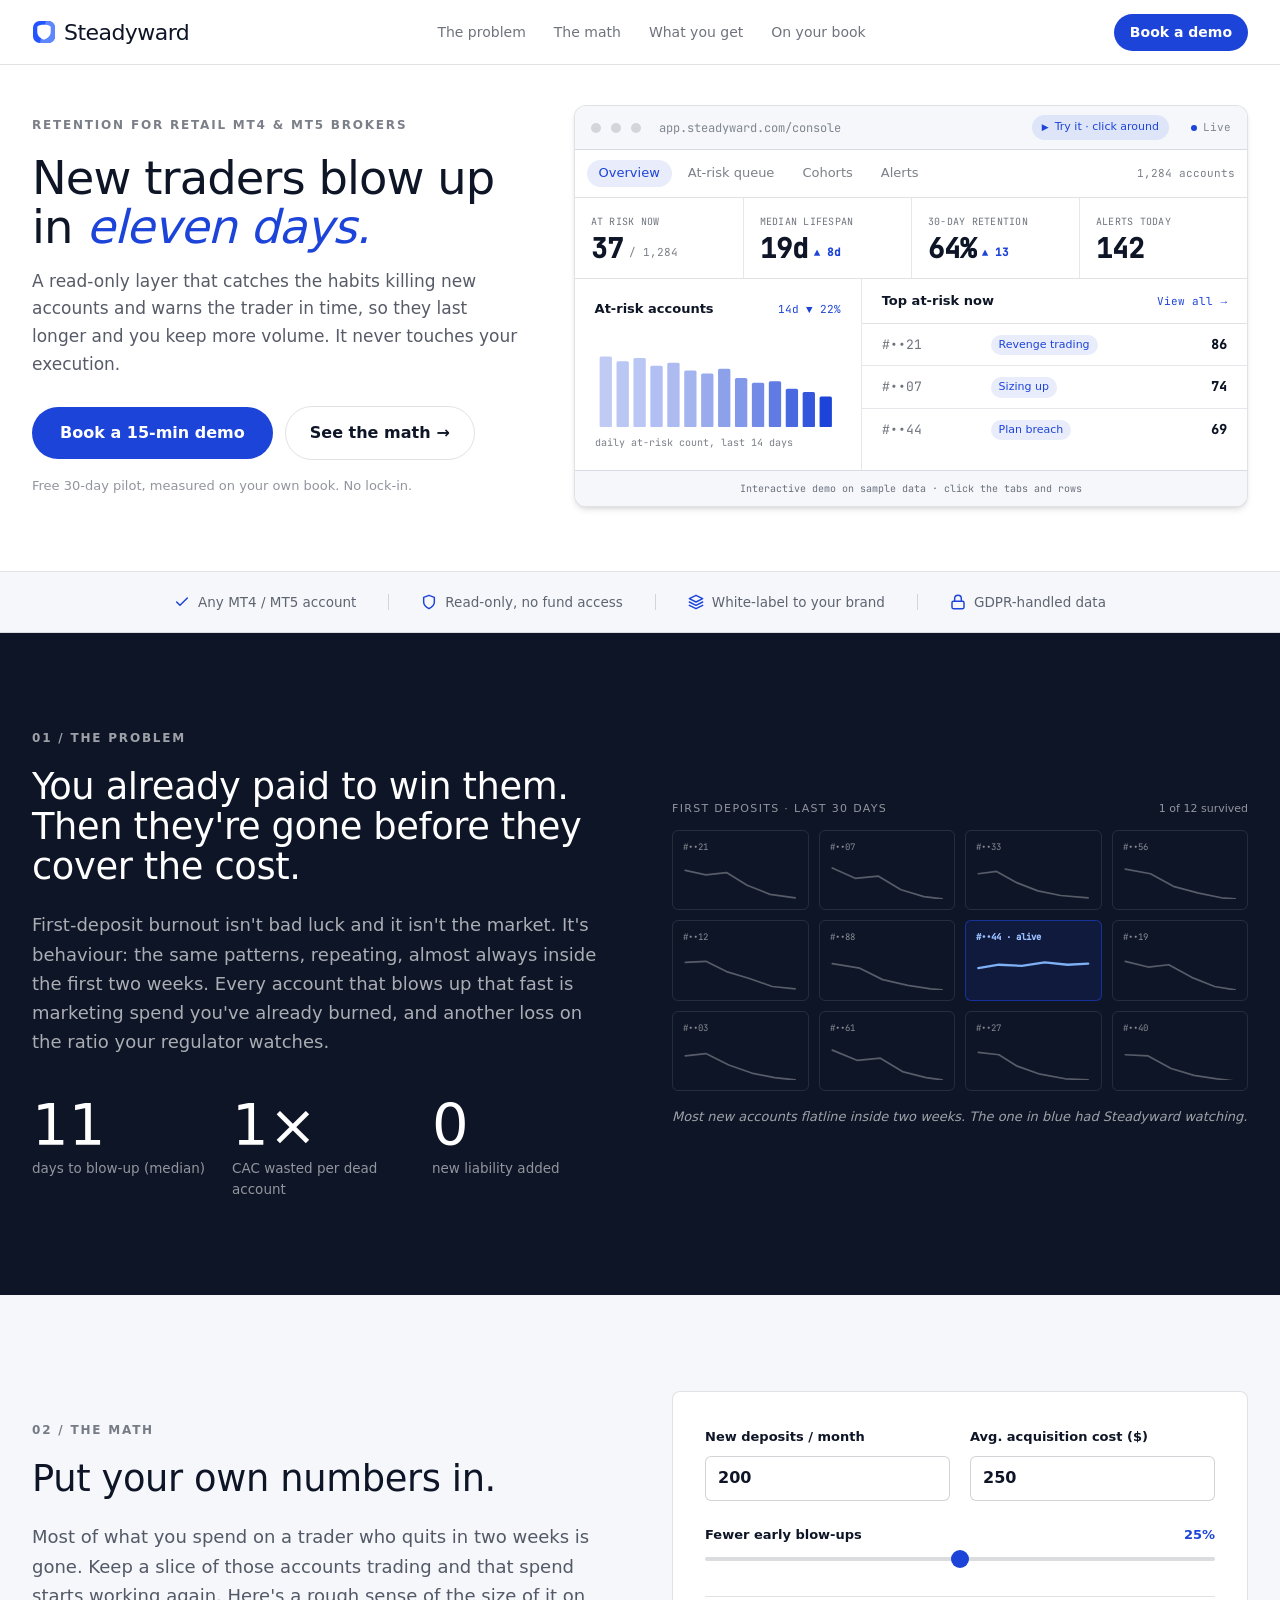
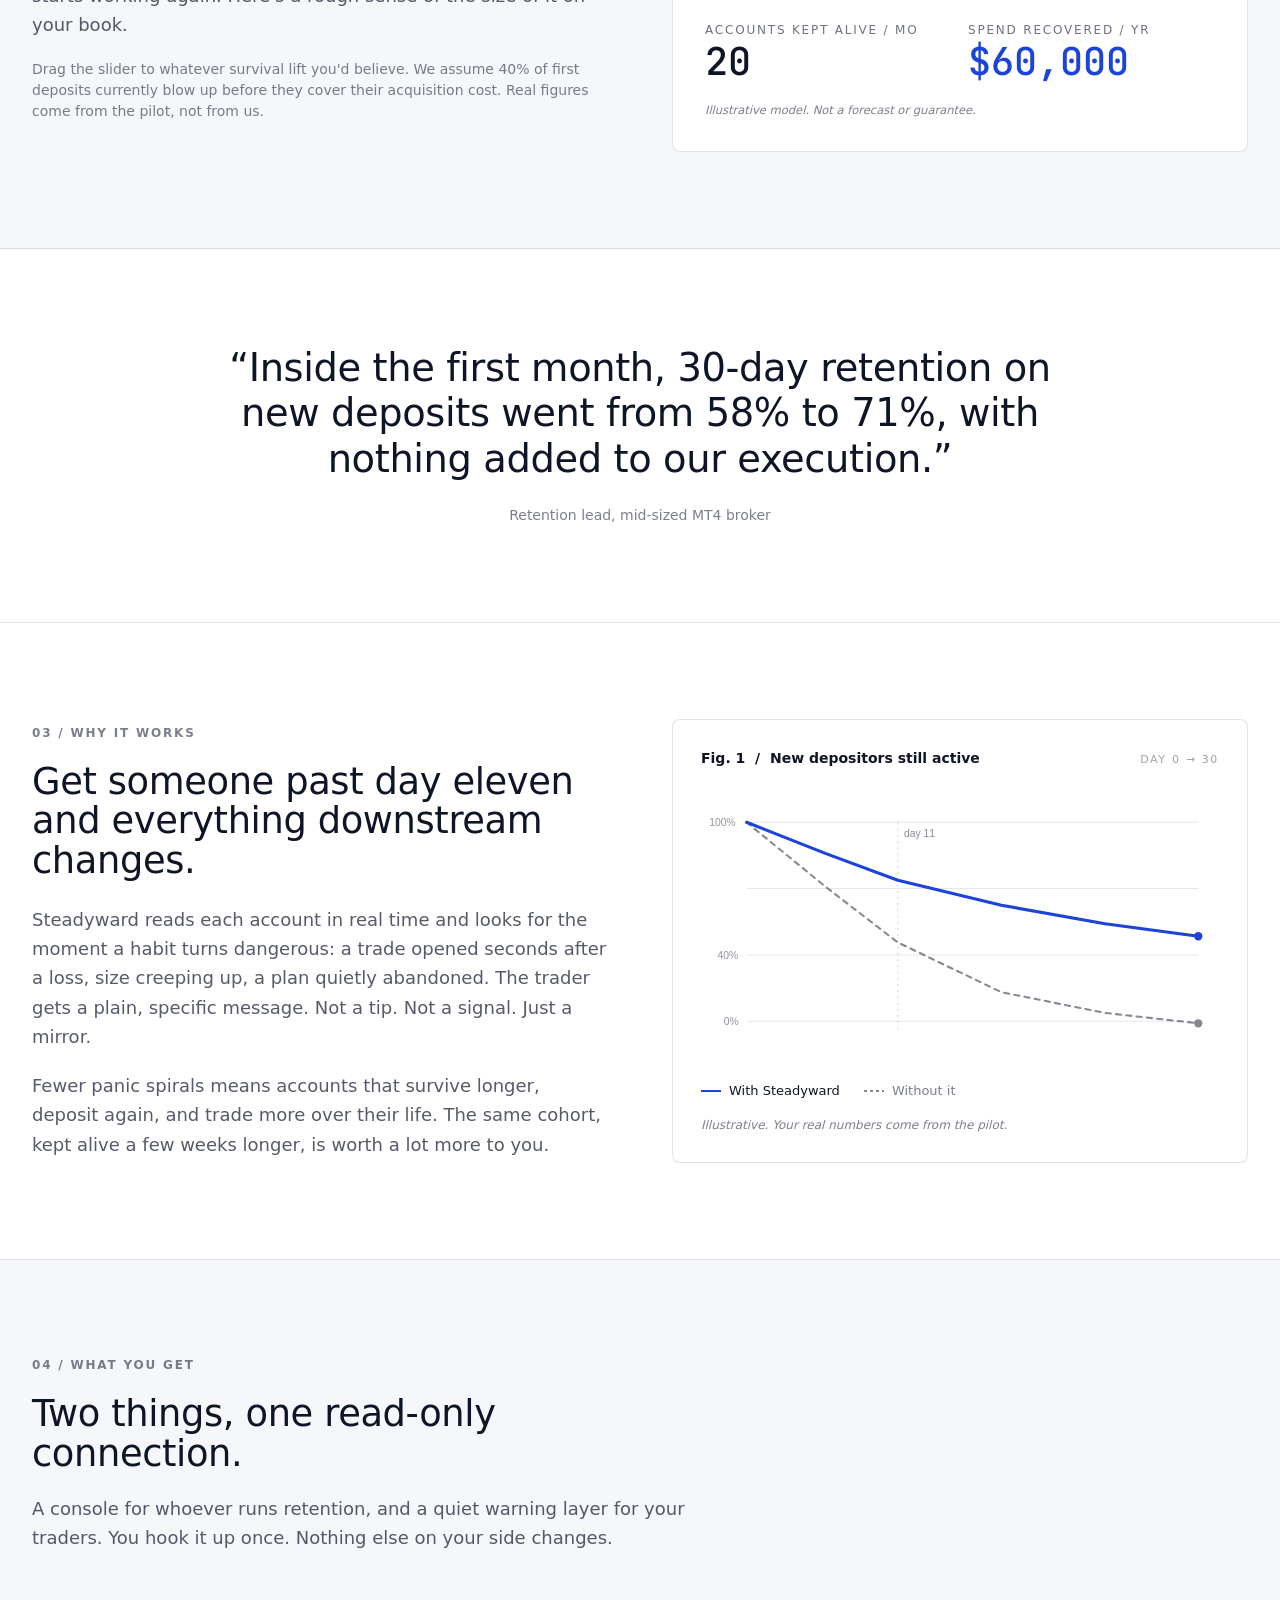
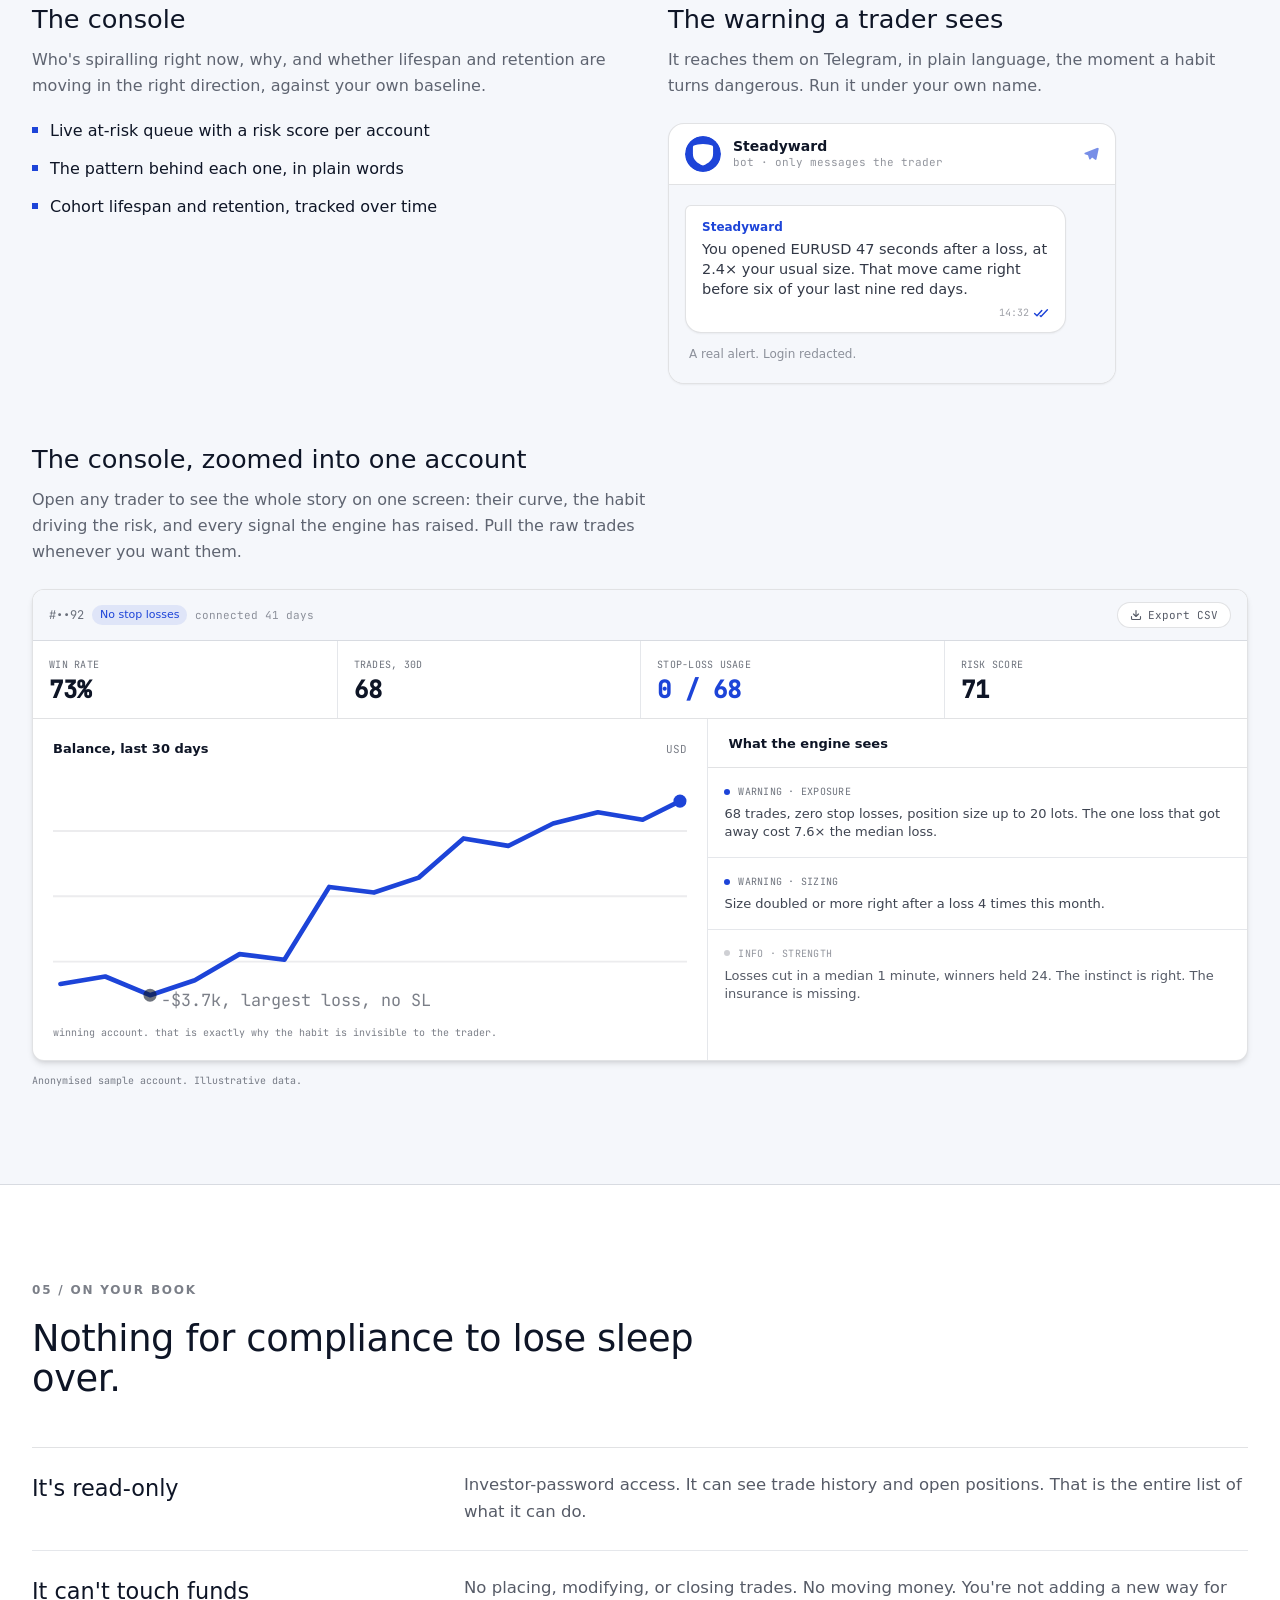
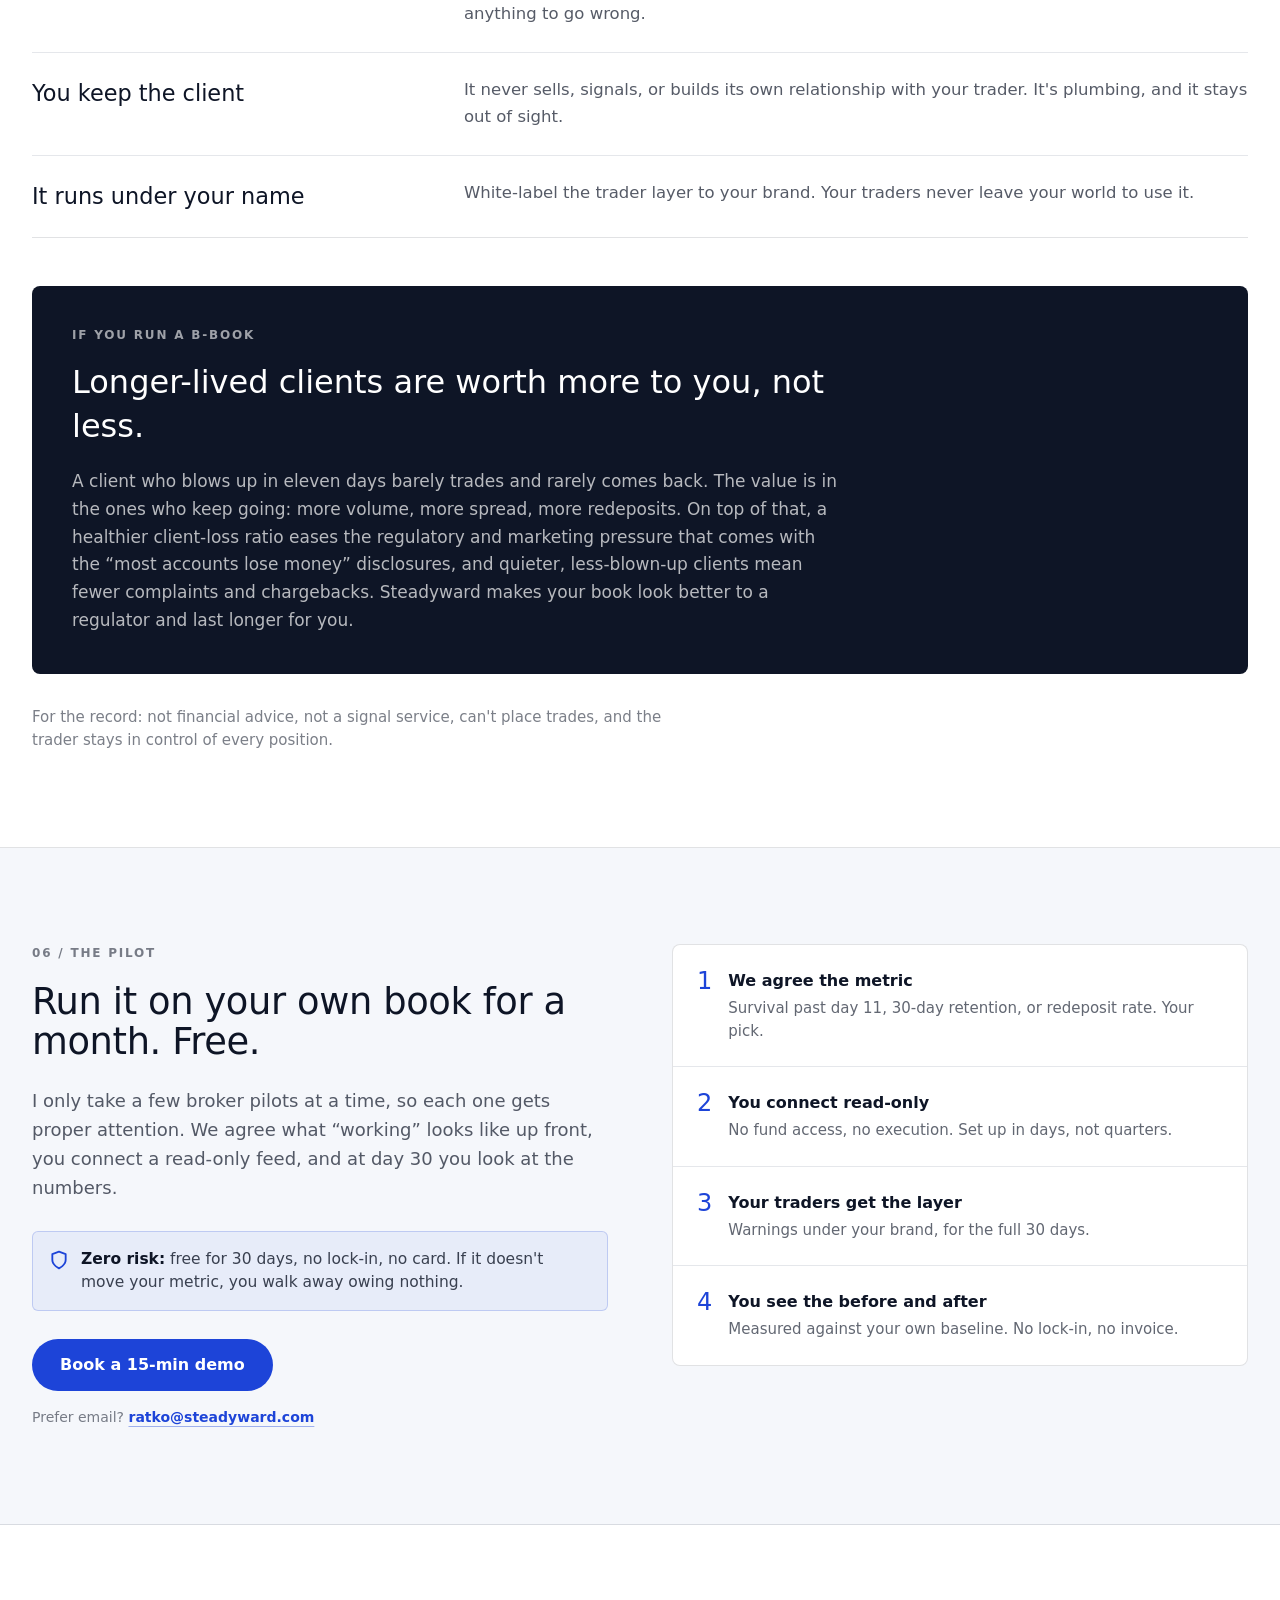
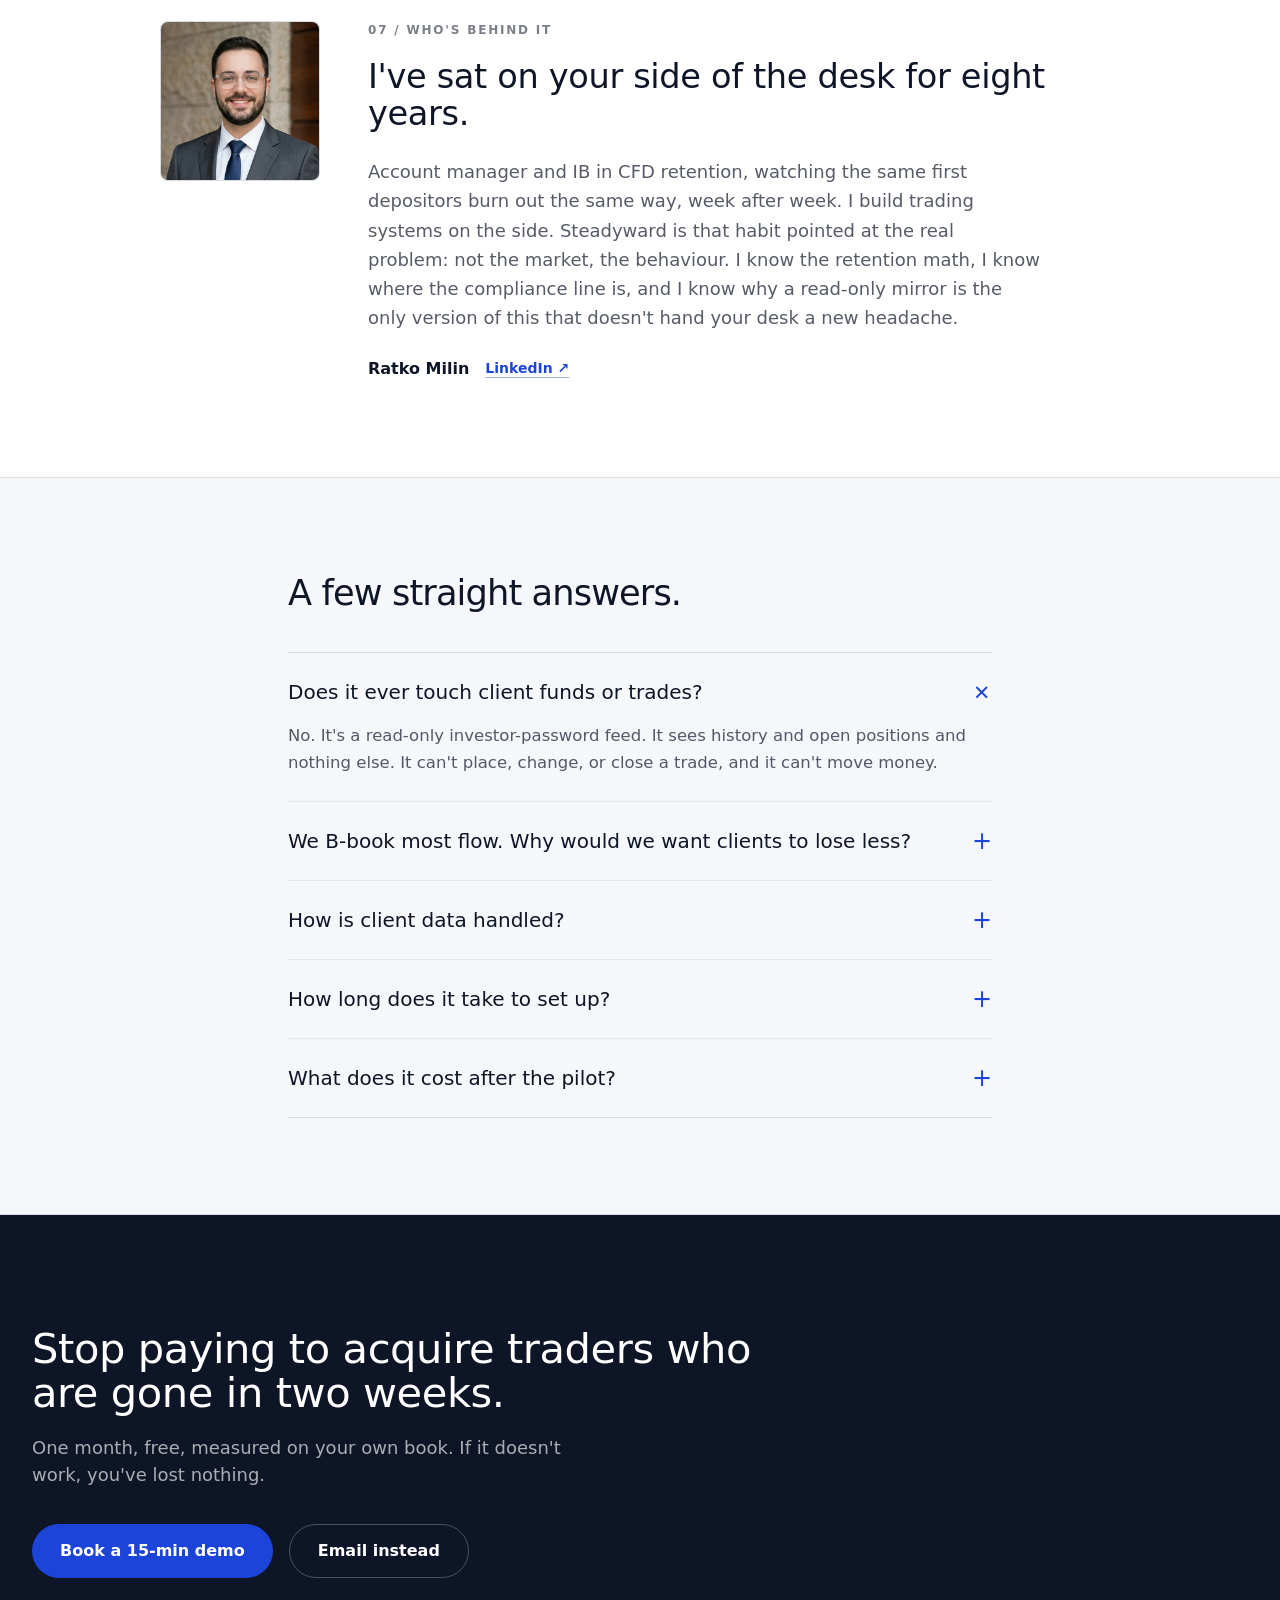
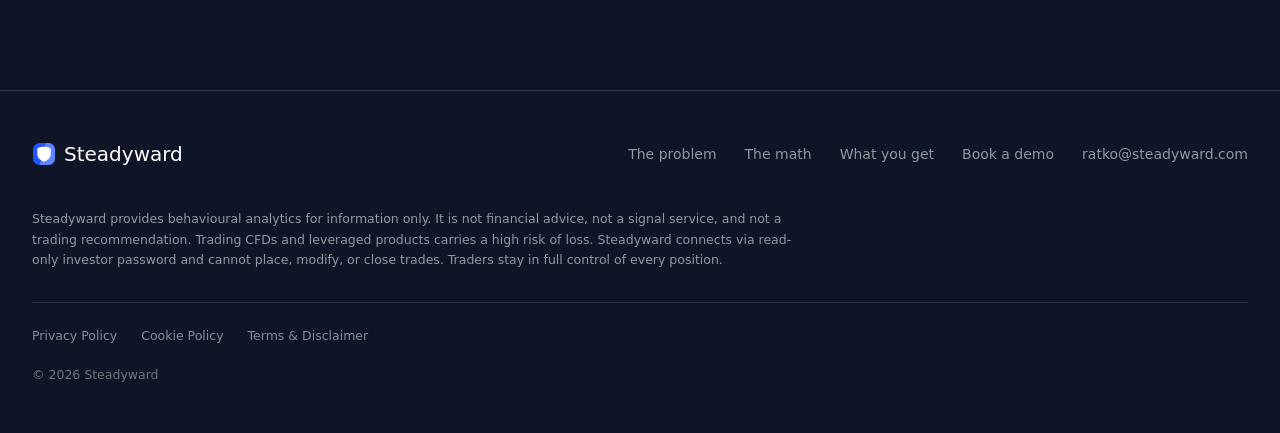
==== commit 93c1553d: "Section 04: Telegram alert mockup + account-view showcase Replace the plain quote in "What you get" " ====
--- a/index.html
+++ b/index.html
@@ -359,13 +359,81 @@
           <div>
             <h3 class="display text-[1.6rem] text-ink font-medium">The warning a trader sees</h3>
             <p class="mt-2 text-[16px] text-ink/65 leading-relaxed">It reaches them on Telegram, in plain language, the moment a habit turns dangerous. Run it under your own name.</p>
-            <blockquote class="mt-6 border-l-2 border-blue pl-5 py-1">
-              <p class="display text-[1.3rem] sm:text-[1.45rem] leading-snug text-ink">
-                &ldquo;You opened EURUSD 47 seconds after a loss, at 2.4&times; your usual size. That move came right before six of your last nine red days.&rdquo;
-              </p>
-              <footer class="mt-3 text-[13px] text-ink/50">A real alert. Login redacted.</footer>
-            </blockquote>
-          </div>
+            <!-- Telegram alert mockup -->
+            <div class="mt-6 max-w-md rounded-2xl border rule bg-white overflow-hidden shadow-sm">
+              <div class="flex items-center gap-3 px-4 py-3 border-b rule">
+                <span class="inline-flex h-9 w-9 shrink-0 items-center justify-center rounded-full overflow-hidden">
+                  <svg viewBox="0 0 100 100" class="h-9 w-9" aria-hidden="true"><circle cx="50" cy="50" r="50" fill="#1d44d8"/><path d="M50 22 C60 22 70 24.5 75 26.5 C77 27.3 78 28.8 78 31 L78 50 C78 66 66 76 50 82 C34 76 22 66 22 50 L22 31 C22 28.8 23 27.3 25 26.5 C30 24.5 40 22 50 22 Z" fill="#ffffff"/></svg>
+                </span>
+                <div class="leading-tight">
+                  <div class="text-[14px] font-semibold text-ink">Steadyward</div>
+                  <div class="font-mono text-[11px] text-ink/45">bot &middot; only messages the trader</div>
+                </div>
+                <svg viewBox="0 0 24 24" class="ml-auto h-4 w-4 text-blue/60" fill="currentColor" aria-hidden="true"><path d="M21.9 2.6 2.9 10.1c-1 .4-1 1.8 0 2.2l4.6 1.6 1.8 5.6c.3.9 1.4 1.1 2 .4l2.4-2.6 4.6 3.4c.7.5 1.7.1 1.9-.7l3.3-15.6c.2-1-.7-1.9-1.6-1.2Z"/></svg>
+              </div>
+              <div class="bg-panel px-4 py-5">
+                <div class="max-w-[92%] rounded-2xl rounded-tl-md border rule bg-white px-4 py-3 shadow-sm">
+                  <div class="text-[12px] font-semibold text-blue mb-1">Steadyward</div>
+                  <p class="text-[14.5px] text-ink/85 leading-snug">You opened EURUSD 47 seconds after a loss, at 2.4&times; your usual size. That move came right before six of your last nine red days.</p>
+                  <div class="mt-1.5 flex items-center justify-end gap-1 font-mono text-[10px] text-ink/40">14:32
+                    <svg viewBox="0 0 20 11" class="h-2.5 w-4 text-blue" fill="none" stroke="currentColor" stroke-width="1.8" stroke-linecap="round" stroke-linejoin="round" aria-hidden="true"><path d="M2 6 5 9 11 2.5"/><path d="M9 9 10 10 18 1.5"/></svg>
+                  </div>
+                </div>
+                <p class="mt-3 pl-1 text-[12px] text-ink/45">A real alert. Login redacted.</p>
+              </div>
+            </div>
+          </div>
+        </div>
+
+        <!-- account view: the console zoomed into one trader -->
+        <div class="mt-14">
+          <h3 class="display text-[1.6rem] text-ink font-medium">The console, zoomed into one account</h3>
+          <p class="mt-2 max-w-2xl text-[16px] text-ink/65 leading-relaxed">Open any trader to see the whole story on one screen: their curve, the habit driving the risk, and every signal the engine has raised. Pull the raw trades whenever you want them.</p>
+
+          <div class="mt-6 rounded-xl border rule bg-white shadow-md overflow-hidden">
+            <div class="flex flex-wrap items-center gap-2 px-4 py-3 bg-panel border-b rule">
+              <span class="font-mono text-[12px] text-ink/60">#&bull;&bull;92</span>
+              <span class="inline-flex rounded-full bg-blue/10 text-blue text-[11px] font-medium px-2 py-0.5">No stop losses</span>
+              <span class="font-mono text-[11px] text-ink/45">connected 41 days</span>
+              <button type="button" id="sh-export" class="ml-auto inline-flex items-center gap-1.5 rounded-full border rule bg-white px-3 py-1 font-mono text-[11px] text-ink/70 hover:bg-panel transition">
+                <svg viewBox="0 0 24 24" class="h-3 w-3" fill="none" stroke="currentColor" stroke-width="2.2" stroke-linecap="round" stroke-linejoin="round"><path d="M21 15v4a2 2 0 0 1-2 2H5a2 2 0 0 1-2-2v-4M7 10l5 5 5-5M12 15V3"/></svg>
+                Export CSV
+              </button>
+            </div>
+
+            <div class="grid grid-cols-2 md:grid-cols-4 border-b rule divide-x divide-y md:divide-y-0 rule">
+              <div class="p-4"><div class="font-mono text-[10px] uppercase tracking-wide text-ink/60">Win rate</div><div class="mt-1.5 font-mono text-[1.5rem] font-semibold text-ink leading-none">73%</div></div>
+              <div class="p-4"><div class="font-mono text-[10px] uppercase tracking-wide text-ink/60">Trades, 30d</div><div class="mt-1.5 font-mono text-[1.5rem] font-semibold text-ink leading-none">68</div></div>
+              <div class="p-4"><div class="font-mono text-[10px] uppercase tracking-wide text-ink/60">Stop-loss usage</div><div class="mt-1.5 font-mono text-[1.5rem] font-semibold text-blue leading-none">0 / 68</div></div>
+              <div class="p-4"><div class="font-mono text-[10px] uppercase tracking-wide text-ink/60">Risk score</div><div class="mt-1.5 font-mono text-[1.5rem] font-semibold text-ink leading-none">71</div></div>
+            </div>
+
+            <div class="grid lg:grid-cols-[1.25fr,1fr] divide-y lg:divide-y-0 lg:divide-x rule">
+              <div class="p-5">
+                <div class="flex items-baseline justify-between"><span class="text-[13px] font-semibold text-ink">Balance, last 30 days</span><span class="font-mono text-[11px] text-ink/55">USD</span></div>
+                <svg viewBox="0 0 340 130" width="340" height="130" class="mt-4 w-full h-auto" role="img" aria-label="Balance curve rising with one sharp dip">
+                  <g stroke="#0e1526" stroke-opacity="0.08"><line x1="0" y1="30" x2="340" y2="30"/><line x1="0" y1="65" x2="340" y2="65"/><line x1="0" y1="100" x2="340" y2="100"/></g>
+                  <path d="M4 112 L28 108 L52 118 L76 110 L100 96 L124 99 L148 60 L172 63 L196 55 L220 34 L244 38 L268 26 L292 20 L316 24 L336 14" fill="none" stroke="#1d44d8" stroke-width="2.5" stroke-linecap="round" stroke-linejoin="round"/>
+                  <circle cx="52" cy="118" r="3.5" fill="#0e1526" fill-opacity="0.6"/>
+                  <text x="58" y="124" font-family="'JetBrains Mono',monospace" font-size="9" fill="#0e1526" fill-opacity="0.55">-$3.7k, largest loss, no SL</text>
+                  <circle cx="336" cy="14" r="3.5" fill="#1d44d8"/>
+                </svg>
+                <div class="mt-2 font-mono text-[10px] text-ink/55">winning account. that is exactly why the habit is invisible to the trader.</div>
+              </div>
+              <div>
+                <div class="px-5 py-3 border-b rule"><span class="text-[13px] font-semibold text-ink">What the engine sees</span></div>
+                <div class="divide-y rule">
+                  <div class="p-4"><div class="flex items-center gap-2"><span class="h-1.5 w-1.5 rounded-full bg-blue"></span><span class="font-mono text-[10px] uppercase tracking-wide text-ink/60">warning &middot; exposure</span></div>
+                    <p class="mt-1.5 text-[13px] text-ink/80 leading-snug">68 trades, zero stop losses, position size up to 20 lots. The one loss that got away cost 7.6&times; the median loss.</p></div>
+                  <div class="p-4"><div class="flex items-center gap-2"><span class="h-1.5 w-1.5 rounded-full bg-blue"></span><span class="font-mono text-[10px] uppercase tracking-wide text-ink/60">warning &middot; sizing</span></div>
+                    <p class="mt-1.5 text-[13px] text-ink/80 leading-snug">Size doubled or more right after a loss 4 times this month.</p></div>
+                  <div class="p-4"><div class="flex items-center gap-2"><span class="h-1.5 w-1.5 rounded-full bg-ink/20"></span><span class="font-mono text-[10px] uppercase tracking-wide text-ink/45">info &middot; strength</span></div>
+                    <p class="mt-1.5 text-[13px] text-ink/70 leading-snug">Losses cut in a median 1 minute, winners held 24. The instinct is right. The insurance is missing.</p></div>
+                </div>
+              </div>
+            </div>
+          </div>
+          <p class="mt-3 font-mono text-[10px] text-ink/55">Anonymised sample account. Illustrative data.</p>
         </div>
       </div>
     </section>
--- a/assets/styles.css
+++ b/assets/styles.css
@@ -1 +1 @@
-*,:after,:before{--tw-border-spacing-x:0;--tw-border-spacing-y:0;--tw-translate-x:0;--tw-translate-y:0;--tw-rotate:0;--tw-skew-x:0;--tw-skew-y:0;--tw-scale-x:1;--tw-scale-y:1;--tw-pan-x: ;--tw-pan-y: ;--tw-pinch-zoom: ;--tw-scroll-snap-strictness:proximity;--tw-gradient-from-position: ;--tw-gradient-via-position: ;--tw-gradient-to-position: ;--tw-ordinal: ;--tw-slashed-zero: ;--tw-numeric-figure: ;--tw-numeric-spacing: ;--tw-numeric-fraction: ;--tw-ring-inset: ;--tw-ring-offset-width:0px;--tw-ring-offset-color:#fff;--tw-ring-color:rgba(59,130,246,.5);--tw-ring-offset-shadow:0 0 #0000;--tw-ring-shadow:0 0 #0000;--tw-shadow:0 0 #0000;--tw-shadow-colored:0 0 #0000;--tw-blur: ;--tw-brightness: ;--tw-contrast: ;--tw-grayscale: ;--tw-hue-rotate: ;--tw-invert: ;--tw-saturate: ;--tw-sepia: ;--tw-drop-shadow: ;--tw-backdrop-blur: ;--tw-backdrop-brightness: ;--tw-backdrop-contrast: ;--tw-backdrop-grayscale: ;--tw-backdrop-hue-rotate: ;--tw-backdrop-invert: ;--tw-backdrop-opacity: ;--tw-backdrop-saturate: ;--tw-backdrop-sepia: ;--tw-contain-size: ;--tw-contain-layout: ;--tw-contain-paint: ;--tw-contain-style: }::backdrop{--tw-border-spacing-x:0;--tw-border-spacing-y:0;--tw-translate-x:0;--tw-translate-y:0;--tw-rotate:0;--tw-skew-x:0;--tw-skew-y:0;--tw-scale-x:1;--tw-scale-y:1;--tw-pan-x: ;--tw-pan-y: ;--tw-pinch-zoom: ;--tw-scroll-snap-strictness:proximity;--tw-gradient-from-position: ;--tw-gradient-via-position: ;--tw-gradient-to-position: ;--tw-ordinal: ;--tw-slashed-zero: ;--tw-numeric-figure: ;--tw-numeric-spacing: ;--tw-numeric-fraction: ;--tw-ring-inset: ;--tw-ring-offset-width:0px;--tw-ring-offset-color:#fff;--tw-ring-color:rgba(59,130,246,.5);--tw-ring-offset-shadow:0 0 #0000;--tw-ring-shadow:0 0 #0000;--tw-shadow:0 0 #0000;--tw-shadow-colored:0 0 #0000;--tw-blur: ;--tw-brightness: ;--tw-contrast: ;--tw-grayscale: ;--tw-hue-rotate: ;--tw-invert: ;--tw-saturate: ;--tw-sepia: ;--tw-drop-shadow: ;--tw-backdrop-blur: ;--tw-backdrop-brightness: ;--tw-backdrop-contrast: ;--tw-backdrop-grayscale: ;--tw-backdrop-hue-rotate: ;--tw-backdrop-invert: ;--tw-backdrop-opacity: ;--tw-backdrop-saturate: ;--tw-backdrop-sepia: ;--tw-contain-size: ;--tw-contain-layout: ;--tw-contain-paint: ;--tw-contain-style: }/*! tailwindcss v3.4.19 | MIT License | https://tailwindcss.com*/*,:after,:before{box-sizing:border-box;border:0 solid #e5e7eb}:after,:before{--tw-content:""}:host,html{line-height:1.5;-webkit-text-size-adjust:100%;-moz-tab-size:4;-o-tab-size:4;tab-size:4;font-family:Inter,system-ui,sans-serif;font-feature-settings:normal;font-variation-settings:normal;-webkit-tap-highlight-color:transparent}body{margin:0;line-height:inherit}hr{height:0;color:inherit;border-top-width:1px}abbr:where([title]){-webkit-text-decoration:underline dotted;text-decoration:underline dotted}h1,h2,h3,h4,h5,h6{font-size:inherit;font-weight:inherit}a{color:inherit;text-decoration:inherit}b,strong{font-weight:bolder}code,kbd,pre,samp{font-family:JetBrains Mono,ui-monospace,monospace;font-feature-settings:normal;font-variation-settings:normal;font-size:1em}small{font-size:80%}sub,sup{font-size:75%;line-height:0;position:relative;vertical-align:baseline}sub{bottom:-.25em}sup{top:-.5em}table{text-indent:0;border-color:inherit;border-collapse:collapse}button,input,optgroup,select,textarea{font-family:inherit;font-feature-settings:inherit;font-variation-settings:inherit;font-size:100%;font-weight:inherit;line-height:inherit;letter-spacing:inherit;color:inherit;margin:0;padding:0}button,select{text-transform:none}button,input:where([type=button]),input:where([type=reset]),input:where([type=submit]){-webkit-appearance:button;background-color:transparent;background-image:none}:-moz-focusring{outline:auto}:-moz-ui-invalid{box-shadow:none}progress{vertical-align:baseline}::-webkit-inner-spin-button,::-webkit-outer-spin-button{height:auto}[type=search]{-webkit-appearance:textfield;outline-offset:-2px}::-webkit-search-decoration{-webkit-appearance:none}::-webkit-file-upload-button{-webkit-appearance:button;font:inherit}summary{display:list-item}blockquote,dd,dl,figure,h1,h2,h3,h4,h5,h6,hr,p,pre{margin:0}fieldset{margin:0}fieldset,legend{padding:0}menu,ol,ul{list-style:none;margin:0;padding:0}dialog{padding:0}textarea{resize:vertical}input::-moz-placeholder,textarea::-moz-placeholder{opacity:1;color:#9ca3af}input::placeholder,textarea::placeholder{opacity:1;color:#9ca3af}[role=button],button{cursor:pointer}:disabled{cursor:default}audio,canvas,embed,iframe,img,object,svg,video{display:block;vertical-align:middle}img,video{max-width:100%;height:auto}[hidden]:where(:not([hidden=until-found])){display:none}.collapse{visibility:collapse}.static{position:static}.sticky{position:sticky}.top-0{top:0}.z-50{z-index:50}.mx-auto{margin-left:auto;margin-right:auto}.mb-0\.5{margin-bottom:.125rem}.mb-1\.5{margin-bottom:.375rem}.mb-3{margin-bottom:.75rem}.ml-1\.5{margin-left:.375rem}.ml-2{margin-left:.5rem}.ml-3{margin-left:.75rem}.ml-auto{margin-left:auto}.mr-1{margin-right:.25rem}.mt-0\.5{margin-top:.125rem}.mt-1{margin-top:.25rem}.mt-1\.5{margin-top:.375rem}.mt-10{margin-top:2.5rem}.mt-12{margin-top:3rem}.mt-2{margin-top:.5rem}.mt-2\.5{margin-top:.625rem}.mt-3{margin-top:.75rem}.mt-4{margin-top:1rem}.mt-5{margin-top:1.25rem}.mt-6{margin-top:1.5rem}.mt-7{margin-top:1.75rem}.mt-8{margin-top:2rem}.mt-9{margin-top:2.25rem}.block{display:block}.inline-block{display:inline-block}.flex{display:flex}.inline-flex{display:inline-flex}.table{display:table}.grid{display:grid}.hidden{display:none}.h-1\.5{height:.375rem}.h-11{height:2.75rem}.h-12{height:3rem}.h-16{height:4rem}.h-2\.5{height:.625rem}.h-3{height:.75rem}.h-4{height:1rem}.h-40{height:10rem}.h-5{height:1.25rem}.h-6{height:1.5rem}.h-9{height:2.25rem}.h-\[2px\]{height:2px}.h-auto{height:auto}.max-h-\[420px\]{max-height:420px}.min-h-screen{min-height:100vh}.w-1\.5{width:.375rem}.w-2\.5{width:.625rem}.w-3{width:.75rem}.w-4{width:1rem}.w-40{width:10rem}.w-5{width:1.25rem}.w-6{width:1.5rem}.w-9{width:2.25rem}.w-full{width:100%}.w-px{width:1px}.min-w-\[440px\]{min-width:440px}.max-w-2xl{max-width:42rem}.max-w-3xl{max-width:48rem}.max-w-4xl{max-width:56rem}.max-w-5xl{max-width:64rem}.max-w-6xl{max-width:72rem}.max-w-\[1400px\]{max-width:1400px}.max-w-none{max-width:none}.max-w-xl{max-width:36rem}.flex-1{flex:1 1 0%}.shrink-0{flex-shrink:0}.border-collapse{border-collapse:collapse}.transform{transform:translate(var(--tw-translate-x),var(--tw-translate-y)) rotate(var(--tw-rotate)) skewX(var(--tw-skew-x)) skewY(var(--tw-skew-y)) scaleX(var(--tw-scale-x)) scaleY(var(--tw-scale-y))}.cursor-pointer{cursor:pointer}.list-none{list-style-type:none}.grid-cols-2{grid-template-columns:repeat(2,minmax(0,1fr))}.grid-cols-3{grid-template-columns:repeat(3,minmax(0,1fr))}.flex-col{flex-direction:column}.flex-wrap{flex-wrap:wrap}.items-start{align-items:flex-start}.items-end{align-items:flex-end}.items-center{align-items:center}.items-baseline{align-items:baseline}.justify-center{justify-content:center}.justify-between{justify-content:space-between}.gap-1{gap:.25rem}.gap-1\.5{gap:.375rem}.gap-10{gap:2.5rem}.gap-12{gap:3rem}.gap-2{gap:.5rem}.gap-2\.5{gap:.625rem}.gap-3{gap:.75rem}.gap-4{gap:1rem}.gap-5{gap:1.25rem}.gap-6{gap:1.5rem}.gap-7{gap:1.75rem}.gap-8{gap:2rem}.gap-x-5{-moz-column-gap:1.25rem;column-gap:1.25rem}.gap-x-6{-moz-column-gap:1.5rem;column-gap:1.5rem}.gap-x-7{-moz-column-gap:1.75rem;column-gap:1.75rem}.gap-x-8{-moz-column-gap:2rem;column-gap:2rem}.gap-y-1{row-gap:.25rem}.gap-y-2{row-gap:.5rem}.gap-y-3{row-gap:.75rem}.space-y-2\.5>:not([hidden])~:not([hidden]){--tw-space-y-reverse:0;margin-top:calc(.625rem*(1 - var(--tw-space-y-reverse)));margin-bottom:calc(.625rem*var(--tw-space-y-reverse))}.space-y-3\.5>:not([hidden])~:not([hidden]){--tw-space-y-reverse:0;margin-top:calc(.875rem*(1 - var(--tw-space-y-reverse)));margin-bottom:calc(.875rem*var(--tw-space-y-reverse))}.space-y-5>:not([hidden])~:not([hidden]){--tw-space-y-reverse:0;margin-top:calc(1.25rem*(1 - var(--tw-space-y-reverse)));margin-bottom:calc(1.25rem*var(--tw-space-y-reverse))}.divide-x>:not([hidden])~:not([hidden]){--tw-divide-x-reverse:0;border-right-width:calc(1px*var(--tw-divide-x-reverse));border-left-width:calc(1px*(1 - var(--tw-divide-x-reverse)))}.divide-y>:not([hidden])~:not([hidden]){--tw-divide-y-reverse:0;border-top-width:calc(1px*(1 - var(--tw-divide-y-reverse)));border-bottom-width:calc(1px*var(--tw-divide-y-reverse))}.overflow-hidden{overflow:hidden}.overflow-x-auto{overflow-x:auto}.overflow-y-auto{overflow-y:auto}.scroll-smooth{scroll-behavior:smooth}.whitespace-nowrap{white-space:nowrap}.rounded-full{border-radius:9999px}.rounded-lg{border-radius:.5rem}.rounded-md{border-radius:.375rem}.rounded-xl{border-radius:.75rem}.border{border-width:1px}.border-y{border-top-width:1px}.border-b,.border-y{border-bottom-width:1px}.border-l-2{border-left-width:2px}.border-t{border-top-width:1px}.border-blue{--tw-border-opacity:1;border-color:rgb(29 68 216/var(--tw-border-opacity,1))}.border-blue\/20{border-color:rgba(29,68,216,.2)}.border-white\/25{border-color:hsla(0,0%,100%,.25)}.bg-blue{--tw-bg-opacity:1;background-color:rgb(29 68 216/var(--tw-bg-opacity,1))}.bg-blue\/10{background-color:rgba(29,68,216,.1)}.bg-blue\/\[\.06\]{background-color:rgba(29,68,216,.06)}.bg-ink{--tw-bg-opacity:1;background-color:rgb(14 21 38/var(--tw-bg-opacity,1))}.bg-ink\/15{background-color:rgba(14,21,38,.15)}.bg-panel{--tw-bg-opacity:1;background-color:rgb(245 247 251/var(--tw-bg-opacity,1))}.bg-white{--tw-bg-opacity:1;background-color:rgb(255 255 255/var(--tw-bg-opacity,1))}.bg-white\/90{background-color:hsla(0,0%,100%,.9)}.object-cover{-o-object-fit:cover;object-fit:cover}.p-2\.5{padding:.625rem}.p-3\.5{padding:.875rem}.p-4{padding:1rem}.p-5{padding:1.25rem}.p-6{padding:1.5rem}.p-7{padding:1.75rem}.px-2{padding-left:.5rem;padding-right:.5rem}.px-2\.5{padding-left:.625rem;padding-right:.625rem}.px-3{padding-left:.75rem;padding-right:.75rem}.px-4{padding-left:1rem;padding-right:1rem}.px-5{padding-left:1.25rem;padding-right:1.25rem}.px-6{padding-left:1.5rem;padding-right:1.5rem}.px-7{padding-left:1.75rem;padding-right:1.75rem}.py-0\.5{padding-top:.125rem;padding-bottom:.125rem}.py-1{padding-top:.25rem;padding-bottom:.25rem}.py-1\.5{padding-top:.375rem;padding-bottom:.375rem}.py-10{padding-top:2.5rem;padding-bottom:2.5rem}.py-12{padding-top:3rem;padding-bottom:3rem}.py-16{padding-top:4rem;padding-bottom:4rem}.py-2{padding-top:.5rem;padding-bottom:.5rem}.py-2\.5{padding-top:.625rem;padding-bottom:.625rem}.py-20{padding-top:5rem;padding-bottom:5rem}.py-24{padding-top:6rem;padding-bottom:6rem}.py-3{padding-top:.75rem;padding-bottom:.75rem}.py-3\.5{padding-top:.875rem;padding-bottom:.875rem}.py-4{padding-top:1rem;padding-bottom:1rem}.py-5{padding-top:1.25rem;padding-bottom:1.25rem}.py-6{padding-top:1.5rem;padding-bottom:1.5rem}.pb-12{padding-bottom:3rem}.pb-4{padding-bottom:1rem}.pl-3{padding-left:.75rem}.pl-5{padding-left:1.25rem}.pr-3{padding-right:.75rem}.pt-6{padding-top:1.5rem}.pt-8{padding-top:2rem}.text-left{text-align:left}.text-center{text-align:center}.text-right{text-align:right}.font-mono{font-family:JetBrains Mono,ui-monospace,monospace}.font-sans{font-family:Inter,system-ui,sans-serif}.text-2xl{font-size:1.5rem;line-height:2rem}.text-\[1\.25rem\]{font-size:1.25rem}.text-\[1\.3rem\]{font-size:1.3rem}.text-\[1\.4rem\]{font-size:1.4rem}.text-\[1\.5rem\]{font-size:1.5rem}.text-\[1\.6rem\]{font-size:1.6rem}.text-\[1\.7rem\]{font-size:1.7rem}.text-\[1\.8rem\]{font-size:1.8rem}.text-\[1\.9rem\]{font-size:1.9rem}.text-\[10px\]{font-size:10px}.text-\[11\.5px\]{font-size:11.5px}.text-\[11px\]{font-size:11px}.text-\[12\.5px\]{font-size:12.5px}.text-\[12px\]{font-size:12px}.text-\[13\.5px\]{font-size:13.5px}.text-\[13px\]{font-size:13px}.text-\[14px\]{font-size:14px}.text-\[15\.5px\]{font-size:15.5px}.text-\[15px\]{font-size:15px}.text-\[16\.5px\]{font-size:16.5px}.text-\[16px\]{font-size:16px}.text-\[17px\]{font-size:17px}.text-\[18px\]{font-size:18px}.text-\[2\.2rem\]{font-size:2.2rem}.text-\[2\.4rem\]{font-size:2.4rem}.text-\[20px\]{font-size:20px}.text-\[22px\]{font-size:22px}.text-\[2rem\]{font-size:2rem}.text-\[3\.2rem\]{font-size:3.2rem}.text-\[9px\]{font-size:9px}.font-light{font-weight:300}.font-medium{font-weight:500}.font-semibold{font-weight:600}.uppercase{text-transform:uppercase}.italic{font-style:italic}.leading-\[1\.05\]{line-height:1.05}.leading-\[1\.08\]{line-height:1.08}.leading-\[1\.18\]{line-height:1.18}.leading-\[1\.1\]{line-height:1.1}.leading-none{line-height:1}.leading-relaxed{line-height:1.625}.leading-snug{line-height:1.375}.tracking-\[-0\.01em\]{letter-spacing:-.01em}.tracking-\[-0\.02em\]{letter-spacing:-.02em}.tracking-\[\.12em\]{letter-spacing:.12em}.tracking-\[\.15em\]{letter-spacing:.15em}.tracking-tight{letter-spacing:-.025em}.tracking-wide{letter-spacing:.025em}.text-blue{--tw-text-opacity:1;color:rgb(29 68 216/var(--tw-text-opacity,1))}.text-ink{--tw-text-opacity:1;color:rgb(14 21 38/var(--tw-text-opacity,1))}.text-ink\/40{color:rgba(14,21,38,.4)}.text-ink\/45{color:rgba(14,21,38,.45)}.text-ink\/50{color:rgba(14,21,38,.5)}.text-ink\/55{color:rgba(14,21,38,.55)}.text-ink\/60{color:rgba(14,21,38,.6)}.text-ink\/65{color:rgba(14,21,38,.65)}.text-ink\/70{color:rgba(14,21,38,.7)}.text-ink\/80{color:rgba(14,21,38,.8)}.text-white{--tw-text-opacity:1;color:rgb(255 255 255/var(--tw-text-opacity,1))}.text-white\/40{color:hsla(0,0%,100%,.4)}.text-white\/50{color:hsla(0,0%,100%,.5)}.text-white\/55{color:hsla(0,0%,100%,.55)}.text-white\/60{color:hsla(0,0%,100%,.6)}.text-white\/65{color:hsla(0,0%,100%,.65)}.text-white\/70{color:hsla(0,0%,100%,.7)}.underline{text-decoration-line:underline}.decoration-blue\/40{text-decoration-color:rgba(29,68,216,.4)}.underline-offset-4{text-underline-offset:4px}.antialiased{-webkit-font-smoothing:antialiased;-moz-osx-font-smoothing:grayscale}.shadow-md{--tw-shadow:0 4px 6px -1px rgba(0,0,0,.1),0 2px 4px -2px rgba(0,0,0,.1);--tw-shadow-colored:0 4px 6px -1px var(--tw-shadow-color),0 2px 4px -2px var(--tw-shadow-color);box-shadow:var(--tw-ring-offset-shadow,0 0 #0000),var(--tw-ring-shadow,0 0 #0000),var(--tw-shadow)}.backdrop-blur{--tw-backdrop-blur:blur(8px);-webkit-backdrop-filter:var(--tw-backdrop-blur) var(--tw-backdrop-brightness) var(--tw-backdrop-contrast) var(--tw-backdrop-grayscale) var(--tw-backdrop-hue-rotate) var(--tw-backdrop-invert) var(--tw-backdrop-opacity) var(--tw-backdrop-saturate) var(--tw-backdrop-sepia);backdrop-filter:var(--tw-backdrop-blur) var(--tw-backdrop-brightness) var(--tw-backdrop-contrast) var(--tw-backdrop-grayscale) var(--tw-backdrop-hue-rotate) var(--tw-backdrop-invert) var(--tw-backdrop-opacity) var(--tw-backdrop-saturate) var(--tw-backdrop-sepia)}.transition{transition-property:color,background-color,border-color,text-decoration-color,fill,stroke,opacity,box-shadow,transform,filter,-webkit-backdrop-filter;transition-property:color,background-color,border-color,text-decoration-color,fill,stroke,opacity,box-shadow,transform,filter,backdrop-filter;transition-property:color,background-color,border-color,text-decoration-color,fill,stroke,opacity,box-shadow,transform,filter,backdrop-filter,-webkit-backdrop-filter;transition-timing-function:cubic-bezier(.4,0,.2,1);transition-duration:.15s}.selection\:bg-blue\/15 ::-moz-selection{background-color:rgba(29,68,216,.15)}.selection\:bg-blue\/15 ::selection{background-color:rgba(29,68,216,.15)}.selection\:text-ink ::-moz-selection{--tw-text-opacity:1;color:rgb(14 21 38/var(--tw-text-opacity,1))}.selection\:text-ink ::selection{--tw-text-opacity:1;color:rgb(14 21 38/var(--tw-text-opacity,1))}.selection\:bg-blue\/15::-moz-selection{background-color:rgba(29,68,216,.15)}.selection\:bg-blue\/15::selection{background-color:rgba(29,68,216,.15)}.selection\:text-ink::-moz-selection{--tw-text-opacity:1;color:rgb(14 21 38/var(--tw-text-opacity,1))}.selection\:text-ink::selection{--tw-text-opacity:1;color:rgb(14 21 38/var(--tw-text-opacity,1))}.hover\:bg-ink:hover{--tw-bg-opacity:1;background-color:rgb(14 21 38/var(--tw-bg-opacity,1))}.hover\:bg-panel:hover{--tw-bg-opacity:1;background-color:rgb(245 247 251/var(--tw-bg-opacity,1))}.hover\:bg-white:hover{--tw-bg-opacity:1;background-color:rgb(255 255 255/var(--tw-bg-opacity,1))}.hover\:bg-white\/10:hover{background-color:hsla(0,0%,100%,.1)}.hover\:text-ink:hover{--tw-text-opacity:1;color:rgb(14 21 38/var(--tw-text-opacity,1))}.hover\:text-white:hover{--tw-text-opacity:1;color:rgb(255 255 255/var(--tw-text-opacity,1))}.hover\:underline:hover{text-decoration-line:underline}.hover\:decoration-blue:hover{text-decoration-color:#1d44d8}.group[open] .group-open\:rotate-45{--tw-rotate:45deg;transform:translate(var(--tw-translate-x),var(--tw-translate-y)) rotate(var(--tw-rotate)) skewX(var(--tw-skew-x)) skewY(var(--tw-skew-y)) scaleX(var(--tw-scale-x)) scaleY(var(--tw-scale-y))}@media (min-width:640px){.sm\:block{display:block}.sm\:inline{display:inline}.sm\:inline-flex{display:inline-flex}.sm\:table-cell{display:table-cell}.sm\:grid-cols-2{grid-template-columns:repeat(2,minmax(0,1fr))}.sm\:grid-cols-4{grid-template-columns:repeat(4,minmax(0,1fr))}.sm\:grid-cols-\[1fr\2c 2fr\]{grid-template-columns:1fr 2fr}.sm\:grid-cols-\[auto\2c 1fr\]{grid-template-columns:auto 1fr}.sm\:flex-row{flex-direction:row}.sm\:items-center{align-items:center}.sm\:justify-between{justify-content:space-between}.sm\:gap-10{gap:2.5rem}.sm\:gap-12{gap:3rem}.sm\:p-10{padding:2.5rem}.sm\:p-5{padding:1.25rem}.sm\:p-6{padding:1.5rem}.sm\:p-7{padding:1.75rem}.sm\:p-8{padding:2rem}.sm\:px-8{padding-left:2rem;padding-right:2rem}.sm\:py-16{padding-top:4rem;padding-bottom:4rem}.sm\:py-24{padding-top:6rem;padding-bottom:6rem}.sm\:py-28{padding-top:7rem;padding-bottom:7rem}.sm\:pb-16{padding-bottom:4rem}.sm\:pt-10{padding-top:2.5rem}.sm\:text-\[1\.45rem\]{font-size:1.45rem}.sm\:text-\[17px\]{font-size:17px}.sm\:text-\[2\.1rem\]{font-size:2.1rem}.sm\:text-\[2\.2rem\]{font-size:2.2rem}.sm\:text-\[2\.3rem\]{font-size:2.3rem}.sm\:text-\[2\.4rem\]{font-size:2.4rem}.sm\:text-\[2\.55rem\]{font-size:2.55rem}.sm\:text-\[2\.5rem\]{font-size:2.5rem}.sm\:text-\[2\.6rem\]{font-size:2.6rem}.sm\:text-\[2\.8rem\]{font-size:2.8rem}.sm\:text-\[2rem\]{font-size:2rem}.sm\:text-\[3\.6rem\]{font-size:3.6rem}}@media (min-width:768px){.md\:flex{display:flex}.md\:hidden{display:none}.md\:grid-cols-4{grid-template-columns:repeat(4,minmax(0,1fr))}.md\:divide-y-0>:not([hidden])~:not([hidden]){--tw-divide-y-reverse:0;border-top-width:calc(0px*(1 - var(--tw-divide-y-reverse)));border-bottom-width:calc(0px*var(--tw-divide-y-reverse))}}@media (min-width:1024px){.lg\:max-w-xl{max-width:36rem}.lg\:grid-cols-2{grid-template-columns:repeat(2,minmax(0,1fr))}.lg\:grid-cols-\[1fr\2c 1\.35fr\]{grid-template-columns:1fr 1.35fr}.lg\:grid-cols-\[minmax\(0\2c 0\.9fr\)\2c minmax\(0\2c 1\.25fr\)\]{grid-template-columns:minmax(0,.9fr) minmax(0,1.25fr)}.lg\:items-center{align-items:center}.lg\:gap-14{gap:3.5rem}.lg\:gap-16{gap:4rem}.lg\:divide-x>:not([hidden])~:not([hidden]){--tw-divide-x-reverse:0;border-right-width:calc(1px*var(--tw-divide-x-reverse));border-left-width:calc(1px*(1 - var(--tw-divide-x-reverse)))}.lg\:divide-y-0>:not([hidden])~:not([hidden]){--tw-divide-y-reverse:0;border-top-width:calc(0px*(1 - var(--tw-divide-y-reverse)));border-bottom-width:calc(0px*var(--tw-divide-y-reverse))}.lg\:text-\[2\.9rem\]{font-size:2.9rem}}+*,:after,:before{--tw-border-spacing-x:0;--tw-border-spacing-y:0;--tw-translate-x:0;--tw-translate-y:0;--tw-rotate:0;--tw-skew-x:0;--tw-skew-y:0;--tw-scale-x:1;--tw-scale-y:1;--tw-pan-x: ;--tw-pan-y: ;--tw-pinch-zoom: ;--tw-scroll-snap-strictness:proximity;--tw-gradient-from-position: ;--tw-gradient-via-position: ;--tw-gradient-to-position: ;--tw-ordinal: ;--tw-slashed-zero: ;--tw-numeric-figure: ;--tw-numeric-spacing: ;--tw-numeric-fraction: ;--tw-ring-inset: ;--tw-ring-offset-width:0px;--tw-ring-offset-color:#fff;--tw-ring-color:rgba(59,130,246,.5);--tw-ring-offset-shadow:0 0 #0000;--tw-ring-shadow:0 0 #0000;--tw-shadow:0 0 #0000;--tw-shadow-colored:0 0 #0000;--tw-blur: ;--tw-brightness: ;--tw-contrast: ;--tw-grayscale: ;--tw-hue-rotate: ;--tw-invert: ;--tw-saturate: ;--tw-sepia: ;--tw-drop-shadow: ;--tw-backdrop-blur: ;--tw-backdrop-brightness: ;--tw-backdrop-contrast: ;--tw-backdrop-grayscale: ;--tw-backdrop-hue-rotate: ;--tw-backdrop-invert: ;--tw-backdrop-opacity: ;--tw-backdrop-saturate: ;--tw-backdrop-sepia: ;--tw-contain-size: ;--tw-contain-layout: ;--tw-contain-paint: ;--tw-contain-style: }::backdrop{--tw-border-spacing-x:0;--tw-border-spacing-y:0;--tw-translate-x:0;--tw-translate-y:0;--tw-rotate:0;--tw-skew-x:0;--tw-skew-y:0;--tw-scale-x:1;--tw-scale-y:1;--tw-pan-x: ;--tw-pan-y: ;--tw-pinch-zoom: ;--tw-scroll-snap-strictness:proximity;--tw-gradient-from-position: ;--tw-gradient-via-position: ;--tw-gradient-to-position: ;--tw-ordinal: ;--tw-slashed-zero: ;--tw-numeric-figure: ;--tw-numeric-spacing: ;--tw-numeric-fraction: ;--tw-ring-inset: ;--tw-ring-offset-width:0px;--tw-ring-offset-color:#fff;--tw-ring-color:rgba(59,130,246,.5);--tw-ring-offset-shadow:0 0 #0000;--tw-ring-shadow:0 0 #0000;--tw-shadow:0 0 #0000;--tw-shadow-colored:0 0 #0000;--tw-blur: ;--tw-brightness: ;--tw-contrast: ;--tw-grayscale: ;--tw-hue-rotate: ;--tw-invert: ;--tw-saturate: ;--tw-sepia: ;--tw-drop-shadow: ;--tw-backdrop-blur: ;--tw-backdrop-brightness: ;--tw-backdrop-contrast: ;--tw-backdrop-grayscale: ;--tw-backdrop-hue-rotate: ;--tw-backdrop-invert: ;--tw-backdrop-opacity: ;--tw-backdrop-saturate: ;--tw-backdrop-sepia: ;--tw-contain-size: ;--tw-contain-layout: ;--tw-contain-paint: ;--tw-contain-style: }/*! tailwindcss v3.4.19 | MIT License | https://tailwindcss.com*/*,:after,:before{box-sizing:border-box;border:0 solid #e5e7eb}:after,:before{--tw-content:""}:host,html{line-height:1.5;-webkit-text-size-adjust:100%;-moz-tab-size:4;-o-tab-size:4;tab-size:4;font-family:Inter,system-ui,sans-serif;font-feature-settings:normal;font-variation-settings:normal;-webkit-tap-highlight-color:transparent}body{margin:0;line-height:inherit}hr{height:0;color:inherit;border-top-width:1px}abbr:where([title]){-webkit-text-decoration:underline dotted;text-decoration:underline dotted}h1,h2,h3,h4,h5,h6{font-size:inherit;font-weight:inherit}a{color:inherit;text-decoration:inherit}b,strong{font-weight:bolder}code,kbd,pre,samp{font-family:JetBrains Mono,ui-monospace,monospace;font-feature-settings:normal;font-variation-settings:normal;font-size:1em}small{font-size:80%}sub,sup{font-size:75%;line-height:0;position:relative;vertical-align:baseline}sub{bottom:-.25em}sup{top:-.5em}table{text-indent:0;border-color:inherit;border-collapse:collapse}button,input,optgroup,select,textarea{font-family:inherit;font-feature-settings:inherit;font-variation-settings:inherit;font-size:100%;font-weight:inherit;line-height:inherit;letter-spacing:inherit;color:inherit;margin:0;padding:0}button,select{text-transform:none}button,input:where([type=button]),input:where([type=reset]),input:where([type=submit]){-webkit-appearance:button;background-color:transparent;background-image:none}:-moz-focusring{outline:auto}:-moz-ui-invalid{box-shadow:none}progress{vertical-align:baseline}::-webkit-inner-spin-button,::-webkit-outer-spin-button{height:auto}[type=search]{-webkit-appearance:textfield;outline-offset:-2px}::-webkit-search-decoration{-webkit-appearance:none}::-webkit-file-upload-button{-webkit-appearance:button;font:inherit}summary{display:list-item}blockquote,dd,dl,figure,h1,h2,h3,h4,h5,h6,hr,p,pre{margin:0}fieldset{margin:0}fieldset,legend{padding:0}menu,ol,ul{list-style:none;margin:0;padding:0}dialog{padding:0}textarea{resize:vertical}input::-moz-placeholder,textarea::-moz-placeholder{opacity:1;color:#9ca3af}input::placeholder,textarea::placeholder{opacity:1;color:#9ca3af}[role=button],button{cursor:pointer}:disabled{cursor:default}audio,canvas,embed,iframe,img,object,svg,video{display:block;vertical-align:middle}img,video{max-width:100%;height:auto}[hidden]:where(:not([hidden=until-found])){display:none}.invisible{visibility:hidden}.collapse{visibility:collapse}.static{position:static}.sticky{position:sticky}.top-0{top:0}.z-50{z-index:50}.mx-auto{margin-left:auto;margin-right:auto}.mb-0\.5{margin-bottom:.125rem}.mb-1{margin-bottom:.25rem}.mb-1\.5{margin-bottom:.375rem}.mb-3{margin-bottom:.75rem}.ml-1\.5{margin-left:.375rem}.ml-2{margin-left:.5rem}.ml-3{margin-left:.75rem}.ml-auto{margin-left:auto}.mr-1{margin-right:.25rem}.mt-0\.5{margin-top:.125rem}.mt-1{margin-top:.25rem}.mt-1\.5{margin-top:.375rem}.mt-10{margin-top:2.5rem}.mt-12{margin-top:3rem}.mt-14{margin-top:3.5rem}.mt-2{margin-top:.5rem}.mt-2\.5{margin-top:.625rem}.mt-3{margin-top:.75rem}.mt-4{margin-top:1rem}.mt-5{margin-top:1.25rem}.mt-6{margin-top:1.5rem}.mt-7{margin-top:1.75rem}.mt-8{margin-top:2rem}.mt-9{margin-top:2.25rem}.block{display:block}.inline-block{display:inline-block}.flex{display:flex}.inline-flex{display:inline-flex}.table{display:table}.grid{display:grid}.hidden{display:none}.h-1\.5{height:.375rem}.h-11{height:2.75rem}.h-12{height:3rem}.h-16{height:4rem}.h-2\.5{height:.625rem}.h-3{height:.75rem}.h-4{height:1rem}.h-40{height:10rem}.h-5{height:1.25rem}.h-6{height:1.5rem}.h-9{height:2.25rem}.h-\[2px\]{height:2px}.h-auto{height:auto}.max-h-\[420px\]{max-height:420px}.min-h-screen{min-height:100vh}.w-1\.5{width:.375rem}.w-2\.5{width:.625rem}.w-3{width:.75rem}.w-4{width:1rem}.w-40{width:10rem}.w-5{width:1.25rem}.w-6{width:1.5rem}.w-9{width:2.25rem}.w-full{width:100%}.w-px{width:1px}.min-w-\[440px\]{min-width:440px}.max-w-2xl{max-width:42rem}.max-w-3xl{max-width:48rem}.max-w-4xl{max-width:56rem}.max-w-5xl{max-width:64rem}.max-w-6xl{max-width:72rem}.max-w-\[1400px\]{max-width:1400px}.max-w-\[92\%\]{max-width:92%}.max-w-md{max-width:28rem}.max-w-none{max-width:none}.max-w-xl{max-width:36rem}.flex-1{flex:1 1 0%}.shrink-0{flex-shrink:0}.border-collapse{border-collapse:collapse}.transform{transform:translate(var(--tw-translate-x),var(--tw-translate-y)) rotate(var(--tw-rotate)) skewX(var(--tw-skew-x)) skewY(var(--tw-skew-y)) scaleX(var(--tw-scale-x)) scaleY(var(--tw-scale-y))}.cursor-pointer{cursor:pointer}.list-none{list-style-type:none}.grid-cols-2{grid-template-columns:repeat(2,minmax(0,1fr))}.grid-cols-3{grid-template-columns:repeat(3,minmax(0,1fr))}.flex-col{flex-direction:column}.flex-wrap{flex-wrap:wrap}.items-start{align-items:flex-start}.items-end{align-items:flex-end}.items-center{align-items:center}.items-baseline{align-items:baseline}.justify-end{justify-content:flex-end}.justify-center{justify-content:center}.justify-between{justify-content:space-between}.gap-1{gap:.25rem}.gap-1\.5{gap:.375rem}.gap-10{gap:2.5rem}.gap-12{gap:3rem}.gap-2{gap:.5rem}.gap-2\.5{gap:.625rem}.gap-3{gap:.75rem}.gap-4{gap:1rem}.gap-5{gap:1.25rem}.gap-6{gap:1.5rem}.gap-7{gap:1.75rem}.gap-8{gap:2rem}.gap-x-5{-moz-column-gap:1.25rem;column-gap:1.25rem}.gap-x-6{-moz-column-gap:1.5rem;column-gap:1.5rem}.gap-x-7{-moz-column-gap:1.75rem;column-gap:1.75rem}.gap-x-8{-moz-column-gap:2rem;column-gap:2rem}.gap-y-1{row-gap:.25rem}.gap-y-2{row-gap:.5rem}.gap-y-3{row-gap:.75rem}.space-y-2\.5>:not([hidden])~:not([hidden]){--tw-space-y-reverse:0;margin-top:calc(.625rem*(1 - var(--tw-space-y-reverse)));margin-bottom:calc(.625rem*var(--tw-space-y-reverse))}.space-y-3\.5>:not([hidden])~:not([hidden]){--tw-space-y-reverse:0;margin-top:calc(.875rem*(1 - var(--tw-space-y-reverse)));margin-bottom:calc(.875rem*var(--tw-space-y-reverse))}.space-y-5>:not([hidden])~:not([hidden]){--tw-space-y-reverse:0;margin-top:calc(1.25rem*(1 - var(--tw-space-y-reverse)));margin-bottom:calc(1.25rem*var(--tw-space-y-reverse))}.divide-x>:not([hidden])~:not([hidden]){--tw-divide-x-reverse:0;border-right-width:calc(1px*var(--tw-divide-x-reverse));border-left-width:calc(1px*(1 - var(--tw-divide-x-reverse)))}.divide-y>:not([hidden])~:not([hidden]){--tw-divide-y-reverse:0;border-top-width:calc(1px*(1 - var(--tw-divide-y-reverse)));border-bottom-width:calc(1px*var(--tw-divide-y-reverse))}.overflow-hidden{overflow:hidden}.overflow-x-auto{overflow-x:auto}.overflow-y-auto{overflow-y:auto}.scroll-smooth{scroll-behavior:smooth}.whitespace-nowrap{white-space:nowrap}.rounded-2xl{border-radius:1rem}.rounded-full{border-radius:9999px}.rounded-lg{border-radius:.5rem}.rounded-md{border-radius:.375rem}.rounded-xl{border-radius:.75rem}.rounded-tl-md{border-top-left-radius:.375rem}.border{border-width:1px}.border-y{border-top-width:1px}.border-b,.border-y{border-bottom-width:1px}.border-t{border-top-width:1px}.border-blue\/20{border-color:rgba(29,68,216,.2)}.border-white\/25{border-color:hsla(0,0%,100%,.25)}.bg-blue{--tw-bg-opacity:1;background-color:rgb(29 68 216/var(--tw-bg-opacity,1))}.bg-blue\/10{background-color:rgba(29,68,216,.1)}.bg-blue\/\[\.06\]{background-color:rgba(29,68,216,.06)}.bg-ink{--tw-bg-opacity:1;background-color:rgb(14 21 38/var(--tw-bg-opacity,1))}.bg-ink\/15{background-color:rgba(14,21,38,.15)}.bg-ink\/20{background-color:rgba(14,21,38,.2)}.bg-panel{--tw-bg-opacity:1;background-color:rgb(245 247 251/var(--tw-bg-opacity,1))}.bg-white{--tw-bg-opacity:1;background-color:rgb(255 255 255/var(--tw-bg-opacity,1))}.bg-white\/90{background-color:hsla(0,0%,100%,.9)}.object-cover{-o-object-fit:cover;object-fit:cover}.p-2\.5{padding:.625rem}.p-3\.5{padding:.875rem}.p-4{padding:1rem}.p-5{padding:1.25rem}.p-6{padding:1.5rem}.p-7{padding:1.75rem}.px-2{padding-left:.5rem;padding-right:.5rem}.px-2\.5{padding-left:.625rem;padding-right:.625rem}.px-3{padding-left:.75rem;padding-right:.75rem}.px-4{padding-left:1rem;padding-right:1rem}.px-5{padding-left:1.25rem;padding-right:1.25rem}.px-6{padding-left:1.5rem;padding-right:1.5rem}.px-7{padding-left:1.75rem;padding-right:1.75rem}.py-0\.5{padding-top:.125rem;padding-bottom:.125rem}.py-1{padding-top:.25rem;padding-bottom:.25rem}.py-1\.5{padding-top:.375rem;padding-bottom:.375rem}.py-10{padding-top:2.5rem;padding-bottom:2.5rem}.py-12{padding-top:3rem;padding-bottom:3rem}.py-16{padding-top:4rem;padding-bottom:4rem}.py-2{padding-top:.5rem;padding-bottom:.5rem}.py-2\.5{padding-top:.625rem;padding-bottom:.625rem}.py-20{padding-top:5rem;padding-bottom:5rem}.py-24{padding-top:6rem;padding-bottom:6rem}.py-3{padding-top:.75rem;padding-bottom:.75rem}.py-3\.5{padding-top:.875rem;padding-bottom:.875rem}.py-4{padding-top:1rem;padding-bottom:1rem}.py-5{padding-top:1.25rem;padding-bottom:1.25rem}.py-6{padding-top:1.5rem;padding-bottom:1.5rem}.pb-12{padding-bottom:3rem}.pb-4{padding-bottom:1rem}.pl-1{padding-left:.25rem}.pl-3{padding-left:.75rem}.pr-3{padding-right:.75rem}.pt-6{padding-top:1.5rem}.pt-8{padding-top:2rem}.text-left{text-align:left}.text-center{text-align:center}.text-right{text-align:right}.font-mono{font-family:JetBrains Mono,ui-monospace,monospace}.font-sans{font-family:Inter,system-ui,sans-serif}.text-2xl{font-size:1.5rem;line-height:2rem}.text-\[1\.25rem\]{font-size:1.25rem}.text-\[1\.4rem\]{font-size:1.4rem}.text-\[1\.5rem\]{font-size:1.5rem}.text-\[1\.6rem\]{font-size:1.6rem}.text-\[1\.7rem\]{font-size:1.7rem}.text-\[1\.8rem\]{font-size:1.8rem}.text-\[1\.9rem\]{font-size:1.9rem}.text-\[10px\]{font-size:10px}.text-\[11\.5px\]{font-size:11.5px}.text-\[11px\]{font-size:11px}.text-\[12\.5px\]{font-size:12.5px}.text-\[12px\]{font-size:12px}.text-\[13\.5px\]{font-size:13.5px}.text-\[13px\]{font-size:13px}.text-\[14\.5px\]{font-size:14.5px}.text-\[14px\]{font-size:14px}.text-\[15\.5px\]{font-size:15.5px}.text-\[15px\]{font-size:15px}.text-\[16\.5px\]{font-size:16.5px}.text-\[16px\]{font-size:16px}.text-\[17px\]{font-size:17px}.text-\[18px\]{font-size:18px}.text-\[2\.2rem\]{font-size:2.2rem}.text-\[2\.4rem\]{font-size:2.4rem}.text-\[20px\]{font-size:20px}.text-\[22px\]{font-size:22px}.text-\[2rem\]{font-size:2rem}.text-\[3\.2rem\]{font-size:3.2rem}.text-\[9px\]{font-size:9px}.font-light{font-weight:300}.font-medium{font-weight:500}.font-semibold{font-weight:600}.uppercase{text-transform:uppercase}.italic{font-style:italic}.leading-\[1\.05\]{line-height:1.05}.leading-\[1\.08\]{line-height:1.08}.leading-\[1\.18\]{line-height:1.18}.leading-\[1\.1\]{line-height:1.1}.leading-none{line-height:1}.leading-relaxed{line-height:1.625}.leading-snug{line-height:1.375}.leading-tight{line-height:1.25}.tracking-\[-0\.01em\]{letter-spacing:-.01em}.tracking-\[-0\.02em\]{letter-spacing:-.02em}.tracking-\[\.12em\]{letter-spacing:.12em}.tracking-\[\.15em\]{letter-spacing:.15em}.tracking-tight{letter-spacing:-.025em}.tracking-wide{letter-spacing:.025em}.text-blue{--tw-text-opacity:1;color:rgb(29 68 216/var(--tw-text-opacity,1))}.text-blue\/60{color:rgba(29,68,216,.6)}.text-ink{--tw-text-opacity:1;color:rgb(14 21 38/var(--tw-text-opacity,1))}.text-ink\/40{color:rgba(14,21,38,.4)}.text-ink\/45{color:rgba(14,21,38,.45)}.text-ink\/50{color:rgba(14,21,38,.5)}.text-ink\/55{color:rgba(14,21,38,.55)}.text-ink\/60{color:rgba(14,21,38,.6)}.text-ink\/65{color:rgba(14,21,38,.65)}.text-ink\/70{color:rgba(14,21,38,.7)}.text-ink\/80{color:rgba(14,21,38,.8)}.text-ink\/85{color:rgba(14,21,38,.85)}.text-white{--tw-text-opacity:1;color:rgb(255 255 255/var(--tw-text-opacity,1))}.text-white\/40{color:hsla(0,0%,100%,.4)}.text-white\/50{color:hsla(0,0%,100%,.5)}.text-white\/55{color:hsla(0,0%,100%,.55)}.text-white\/60{color:hsla(0,0%,100%,.6)}.text-white\/65{color:hsla(0,0%,100%,.65)}.text-white\/70{color:hsla(0,0%,100%,.7)}.underline{text-decoration-line:underline}.decoration-blue\/40{text-decoration-color:rgba(29,68,216,.4)}.underline-offset-4{text-underline-offset:4px}.antialiased{-webkit-font-smoothing:antialiased;-moz-osx-font-smoothing:grayscale}.shadow-md{--tw-shadow:0 4px 6px -1px rgba(0,0,0,.1),0 2px 4px -2px rgba(0,0,0,.1);--tw-shadow-colored:0 4px 6px -1px var(--tw-shadow-color),0 2px 4px -2px var(--tw-shadow-color)}.shadow-md,.shadow-sm{box-shadow:var(--tw-ring-offset-shadow,0 0 #0000),var(--tw-ring-shadow,0 0 #0000),var(--tw-shadow)}.shadow-sm{--tw-shadow:0 1px 2px 0 rgba(0,0,0,.05);--tw-shadow-colored:0 1px 2px 0 var(--tw-shadow-color)}.backdrop-blur{--tw-backdrop-blur:blur(8px);-webkit-backdrop-filter:var(--tw-backdrop-blur) var(--tw-backdrop-brightness) var(--tw-backdrop-contrast) var(--tw-backdrop-grayscale) var(--tw-backdrop-hue-rotate) var(--tw-backdrop-invert) var(--tw-backdrop-opacity) var(--tw-backdrop-saturate) var(--tw-backdrop-sepia);backdrop-filter:var(--tw-backdrop-blur) var(--tw-backdrop-brightness) var(--tw-backdrop-contrast) var(--tw-backdrop-grayscale) var(--tw-backdrop-hue-rotate) var(--tw-backdrop-invert) var(--tw-backdrop-opacity) var(--tw-backdrop-saturate) var(--tw-backdrop-sepia)}.transition{transition-property:color,background-color,border-color,text-decoration-color,fill,stroke,opacity,box-shadow,transform,filter,-webkit-backdrop-filter;transition-property:color,background-color,border-color,text-decoration-color,fill,stroke,opacity,box-shadow,transform,filter,backdrop-filter;transition-property:color,background-color,border-color,text-decoration-color,fill,stroke,opacity,box-shadow,transform,filter,backdrop-filter,-webkit-backdrop-filter;transition-timing-function:cubic-bezier(.4,0,.2,1);transition-duration:.15s}.selection\:bg-blue\/15 ::-moz-selection{background-color:rgba(29,68,216,.15)}.selection\:bg-blue\/15 ::selection{background-color:rgba(29,68,216,.15)}.selection\:text-ink ::-moz-selection{--tw-text-opacity:1;color:rgb(14 21 38/var(--tw-text-opacity,1))}.selection\:text-ink ::selection{--tw-text-opacity:1;color:rgb(14 21 38/var(--tw-text-opacity,1))}.selection\:bg-blue\/15::-moz-selection{background-color:rgba(29,68,216,.15)}.selection\:bg-blue\/15::selection{background-color:rgba(29,68,216,.15)}.selection\:text-ink::-moz-selection{--tw-text-opacity:1;color:rgb(14 21 38/var(--tw-text-opacity,1))}.selection\:text-ink::selection{--tw-text-opacity:1;color:rgb(14 21 38/var(--tw-text-opacity,1))}.hover\:bg-ink:hover{--tw-bg-opacity:1;background-color:rgb(14 21 38/var(--tw-bg-opacity,1))}.hover\:bg-panel:hover{--tw-bg-opacity:1;background-color:rgb(245 247 251/var(--tw-bg-opacity,1))}.hover\:bg-white:hover{--tw-bg-opacity:1;background-color:rgb(255 255 255/var(--tw-bg-opacity,1))}.hover\:bg-white\/10:hover{background-color:hsla(0,0%,100%,.1)}.hover\:text-ink:hover{--tw-text-opacity:1;color:rgb(14 21 38/var(--tw-text-opacity,1))}.hover\:text-white:hover{--tw-text-opacity:1;color:rgb(255 255 255/var(--tw-text-opacity,1))}.hover\:underline:hover{text-decoration-line:underline}.hover\:decoration-blue:hover{text-decoration-color:#1d44d8}.group[open] .group-open\:rotate-45{--tw-rotate:45deg;transform:translate(var(--tw-translate-x),var(--tw-translate-y)) rotate(var(--tw-rotate)) skewX(var(--tw-skew-x)) skewY(var(--tw-skew-y)) scaleX(var(--tw-scale-x)) scaleY(var(--tw-scale-y))}@media (min-width:640px){.sm\:block{display:block}.sm\:inline{display:inline}.sm\:inline-flex{display:inline-flex}.sm\:table-cell{display:table-cell}.sm\:grid-cols-2{grid-template-columns:repeat(2,minmax(0,1fr))}.sm\:grid-cols-4{grid-template-columns:repeat(4,minmax(0,1fr))}.sm\:grid-cols-\[1fr\2c 2fr\]{grid-template-columns:1fr 2fr}.sm\:grid-cols-\[auto\2c 1fr\]{grid-template-columns:auto 1fr}.sm\:flex-row{flex-direction:row}.sm\:items-center{align-items:center}.sm\:justify-between{justify-content:space-between}.sm\:gap-10{gap:2.5rem}.sm\:gap-12{gap:3rem}.sm\:p-10{padding:2.5rem}.sm\:p-5{padding:1.25rem}.sm\:p-6{padding:1.5rem}.sm\:p-7{padding:1.75rem}.sm\:p-8{padding:2rem}.sm\:px-8{padding-left:2rem;padding-right:2rem}.sm\:py-16{padding-top:4rem;padding-bottom:4rem}.sm\:py-24{padding-top:6rem;padding-bottom:6rem}.sm\:py-28{padding-top:7rem;padding-bottom:7rem}.sm\:pb-16{padding-bottom:4rem}.sm\:pt-10{padding-top:2.5rem}.sm\:text-\[17px\]{font-size:17px}.sm\:text-\[2\.1rem\]{font-size:2.1rem}.sm\:text-\[2\.2rem\]{font-size:2.2rem}.sm\:text-\[2\.3rem\]{font-size:2.3rem}.sm\:text-\[2\.4rem\]{font-size:2.4rem}.sm\:text-\[2\.55rem\]{font-size:2.55rem}.sm\:text-\[2\.5rem\]{font-size:2.5rem}.sm\:text-\[2\.6rem\]{font-size:2.6rem}.sm\:text-\[2\.8rem\]{font-size:2.8rem}.sm\:text-\[2rem\]{font-size:2rem}.sm\:text-\[3\.6rem\]{font-size:3.6rem}}@media (min-width:768px){.md\:flex{display:flex}.md\:hidden{display:none}.md\:grid-cols-4{grid-template-columns:repeat(4,minmax(0,1fr))}.md\:divide-y-0>:not([hidden])~:not([hidden]){--tw-divide-y-reverse:0;border-top-width:calc(0px*(1 - var(--tw-divide-y-reverse)));border-bottom-width:calc(0px*var(--tw-divide-y-reverse))}}@media (min-width:1024px){.lg\:max-w-xl{max-width:36rem}.lg\:grid-cols-2{grid-template-columns:repeat(2,minmax(0,1fr))}.lg\:grid-cols-\[1\.25fr\2c 1fr\]{grid-template-columns:1.25fr 1fr}.lg\:grid-cols-\[1fr\2c 1\.35fr\]{grid-template-columns:1fr 1.35fr}.lg\:grid-cols-\[minmax\(0\2c 0\.9fr\)\2c minmax\(0\2c 1\.25fr\)\]{grid-template-columns:minmax(0,.9fr) minmax(0,1.25fr)}.lg\:items-center{align-items:center}.lg\:gap-14{gap:3.5rem}.lg\:gap-16{gap:4rem}.lg\:divide-x>:not([hidden])~:not([hidden]){--tw-divide-x-reverse:0;border-right-width:calc(1px*var(--tw-divide-x-reverse));border-left-width:calc(1px*(1 - var(--tw-divide-x-reverse)))}.lg\:divide-y-0>:not([hidden])~:not([hidden]){--tw-divide-y-reverse:0;border-top-width:calc(0px*(1 - var(--tw-divide-y-reverse)));border-bottom-width:calc(0px*var(--tw-divide-y-reverse))}.lg\:text-\[2\.9rem\]{font-size:2.9rem}}
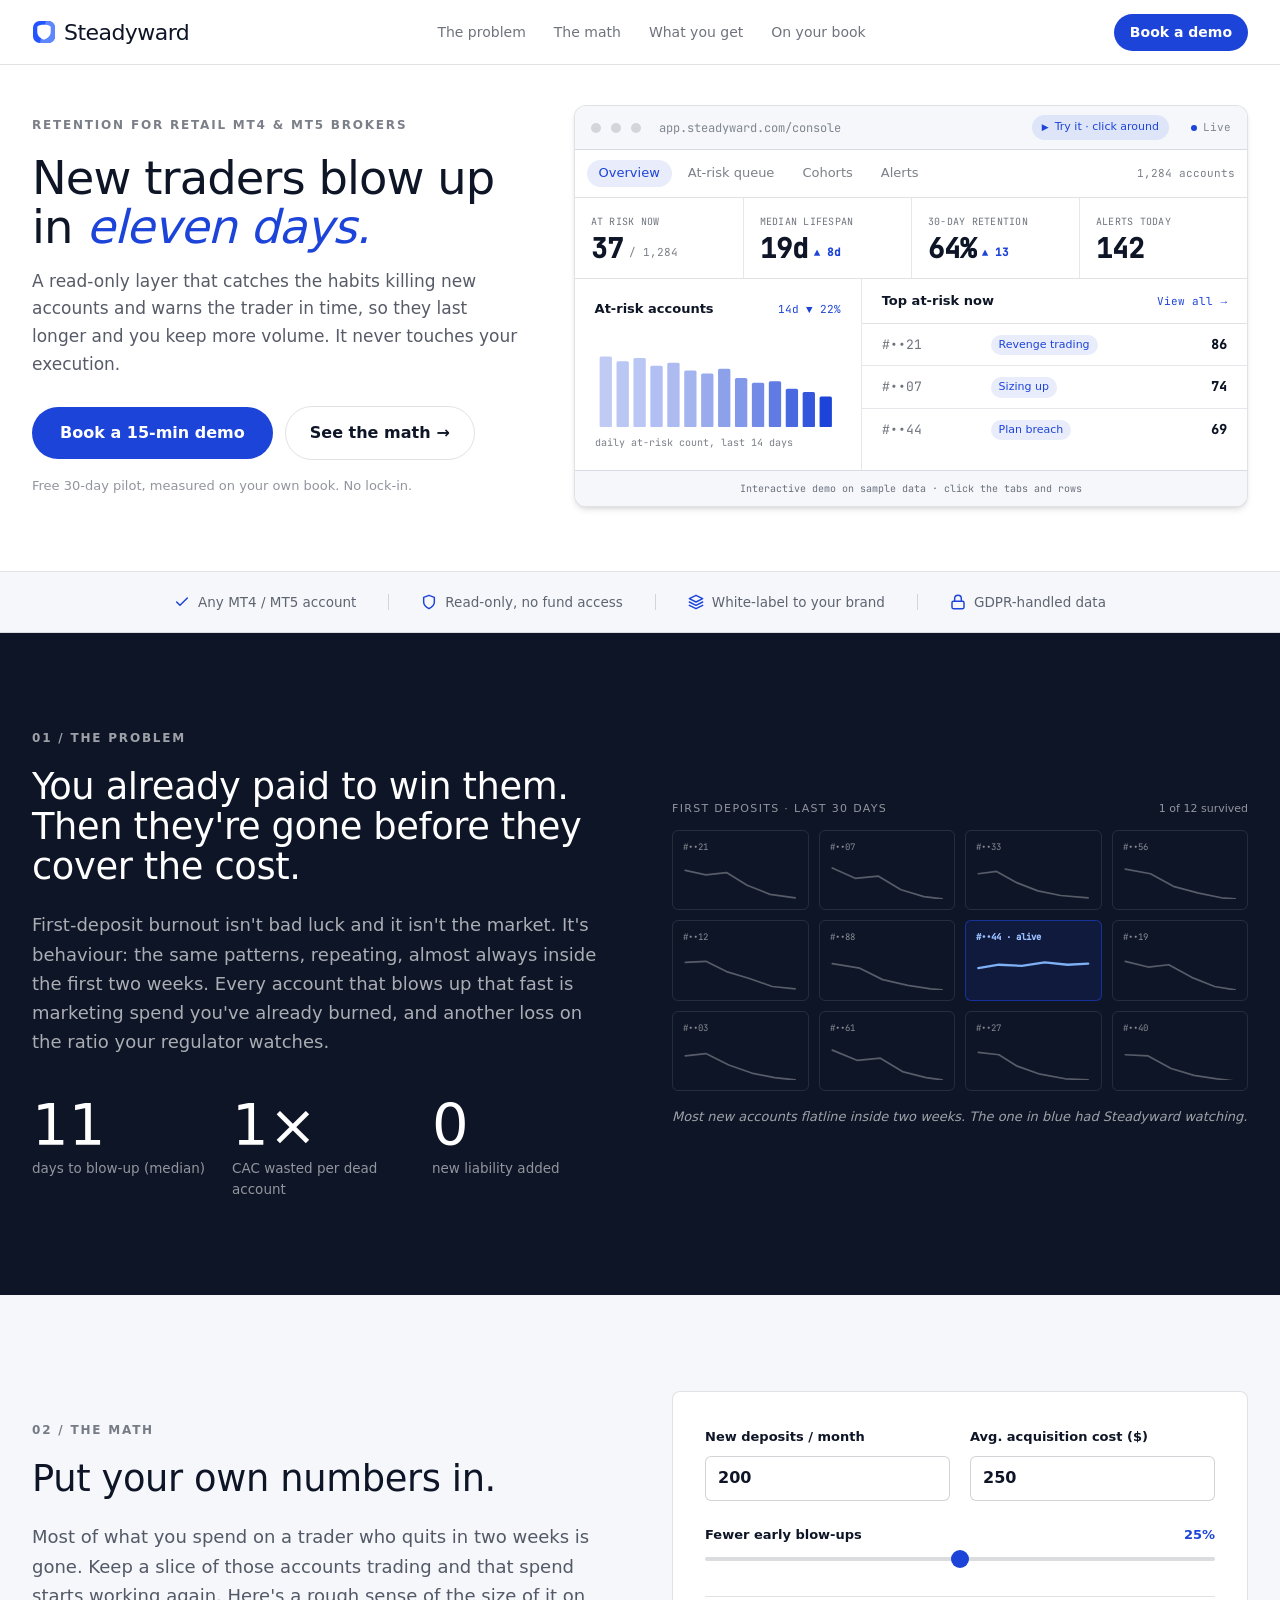
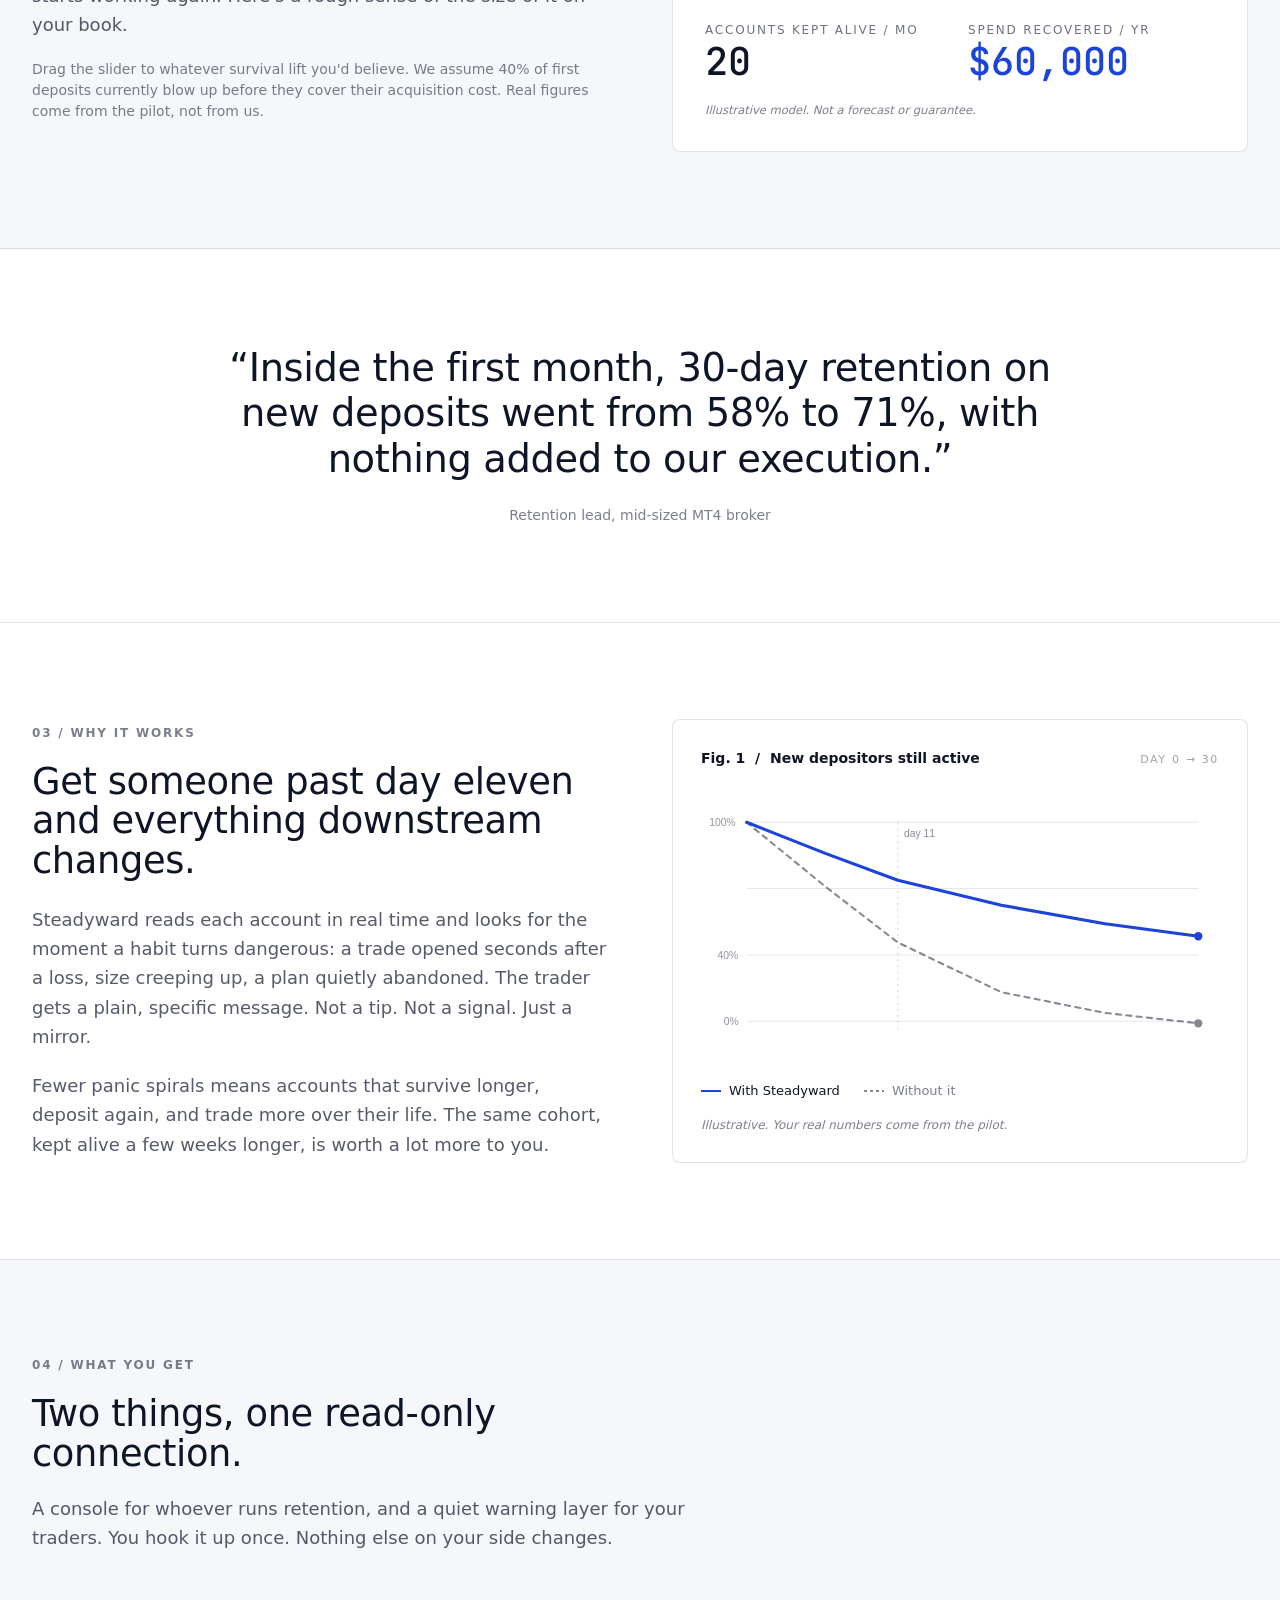
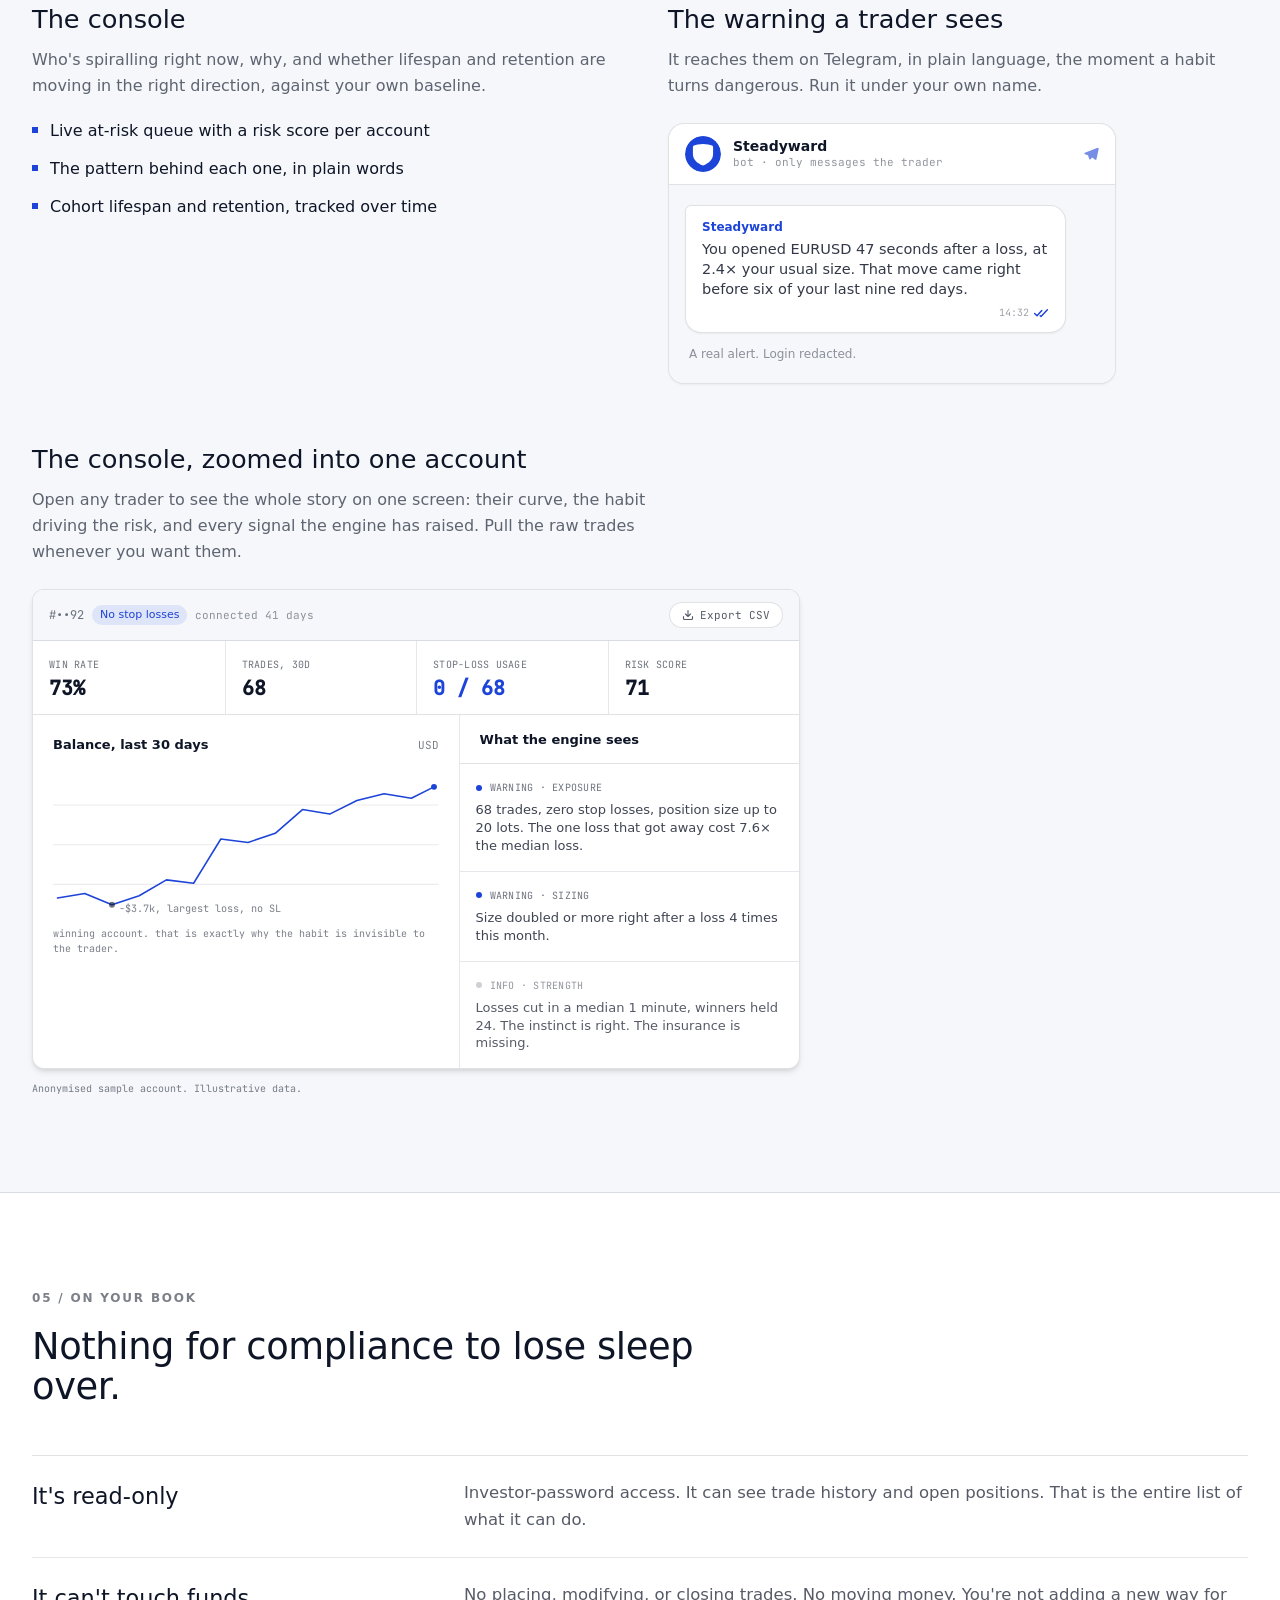
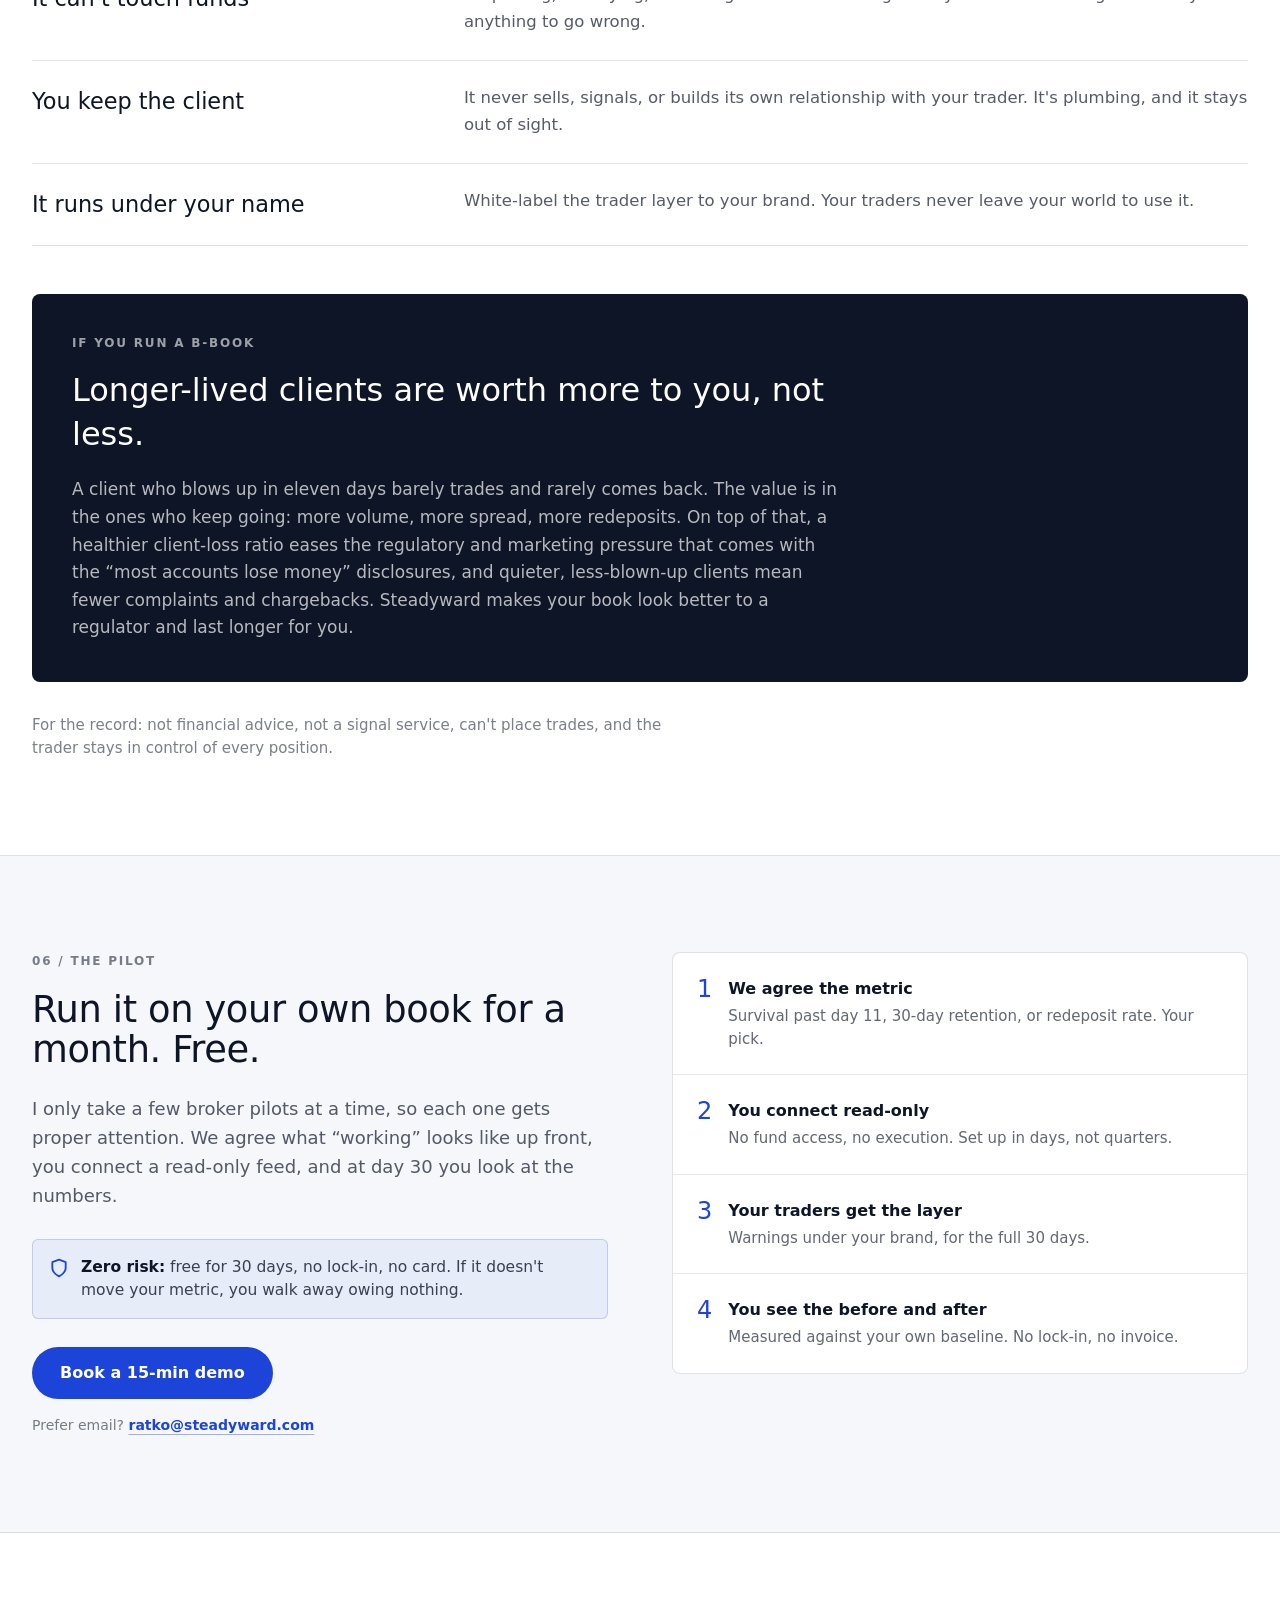
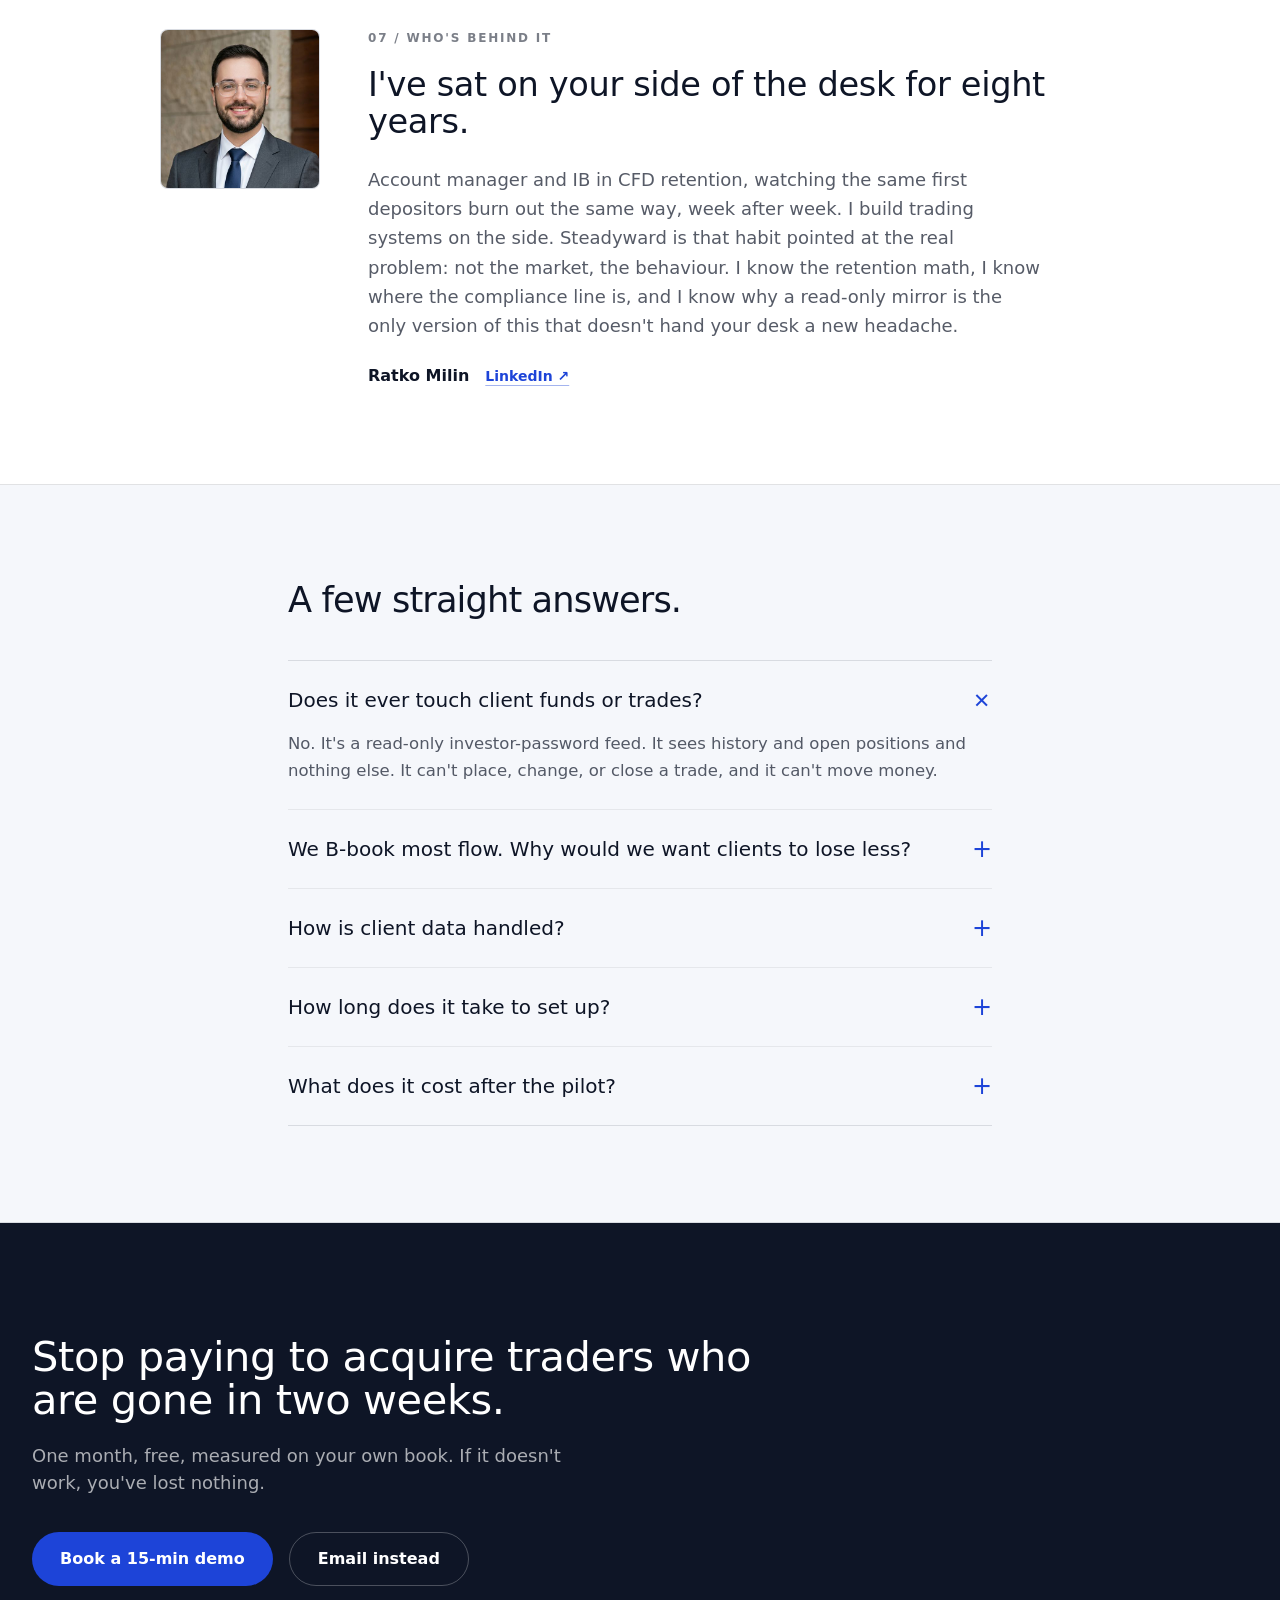
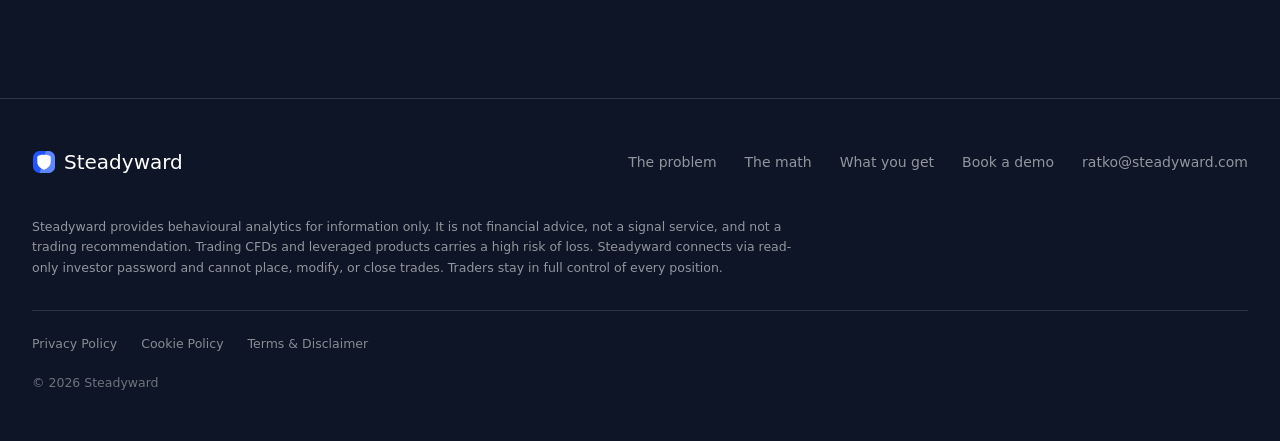
==== commit 45007a11: "Shrink account-view showcase and thin its balance-curve line Cap the section 04 account card at max-" ====
--- a/index.html
+++ b/index.html
@@ -390,7 +390,7 @@
           <h3 class="display text-[1.6rem] text-ink font-medium">The console, zoomed into one account</h3>
           <p class="mt-2 max-w-2xl text-[16px] text-ink/65 leading-relaxed">Open any trader to see the whole story on one screen: their curve, the habit driving the risk, and every signal the engine has raised. Pull the raw trades whenever you want them.</p>
 
-          <div class="mt-6 rounded-xl border rule bg-white shadow-md overflow-hidden">
+          <div class="mt-6 max-w-3xl rounded-xl border rule bg-white shadow-md overflow-hidden">
             <div class="flex flex-wrap items-center gap-2 px-4 py-3 bg-panel border-b rule">
               <span class="font-mono text-[12px] text-ink/60">#&bull;&bull;92</span>
               <span class="inline-flex rounded-full bg-blue/10 text-blue text-[11px] font-medium px-2 py-0.5">No stop losses</span>
@@ -402,10 +402,10 @@
             </div>
 
             <div class="grid grid-cols-2 md:grid-cols-4 border-b rule divide-x divide-y md:divide-y-0 rule">
-              <div class="p-4"><div class="font-mono text-[10px] uppercase tracking-wide text-ink/60">Win rate</div><div class="mt-1.5 font-mono text-[1.5rem] font-semibold text-ink leading-none">73%</div></div>
-              <div class="p-4"><div class="font-mono text-[10px] uppercase tracking-wide text-ink/60">Trades, 30d</div><div class="mt-1.5 font-mono text-[1.5rem] font-semibold text-ink leading-none">68</div></div>
-              <div class="p-4"><div class="font-mono text-[10px] uppercase tracking-wide text-ink/60">Stop-loss usage</div><div class="mt-1.5 font-mono text-[1.5rem] font-semibold text-blue leading-none">0 / 68</div></div>
-              <div class="p-4"><div class="font-mono text-[10px] uppercase tracking-wide text-ink/60">Risk score</div><div class="mt-1.5 font-mono text-[1.5rem] font-semibold text-ink leading-none">71</div></div>
+              <div class="p-4"><div class="font-mono text-[10px] uppercase tracking-wide text-ink/60">Win rate</div><div class="mt-1.5 font-mono text-[1.25rem] font-semibold text-ink leading-none">73%</div></div>
+              <div class="p-4"><div class="font-mono text-[10px] uppercase tracking-wide text-ink/60">Trades, 30d</div><div class="mt-1.5 font-mono text-[1.25rem] font-semibold text-ink leading-none">68</div></div>
+              <div class="p-4"><div class="font-mono text-[10px] uppercase tracking-wide text-ink/60">Stop-loss usage</div><div class="mt-1.5 font-mono text-[1.25rem] font-semibold text-blue leading-none">0 / 68</div></div>
+              <div class="p-4"><div class="font-mono text-[10px] uppercase tracking-wide text-ink/60">Risk score</div><div class="mt-1.5 font-mono text-[1.25rem] font-semibold text-ink leading-none">71</div></div>
             </div>
 
             <div class="grid lg:grid-cols-[1.25fr,1fr] divide-y lg:divide-y-0 lg:divide-x rule">
@@ -413,10 +413,10 @@
                 <div class="flex items-baseline justify-between"><span class="text-[13px] font-semibold text-ink">Balance, last 30 days</span><span class="font-mono text-[11px] text-ink/55">USD</span></div>
                 <svg viewBox="0 0 340 130" width="340" height="130" class="mt-4 w-full h-auto" role="img" aria-label="Balance curve rising with one sharp dip">
                   <g stroke="#0e1526" stroke-opacity="0.08"><line x1="0" y1="30" x2="340" y2="30"/><line x1="0" y1="65" x2="340" y2="65"/><line x1="0" y1="100" x2="340" y2="100"/></g>
-                  <path d="M4 112 L28 108 L52 118 L76 110 L100 96 L124 99 L148 60 L172 63 L196 55 L220 34 L244 38 L268 26 L292 20 L316 24 L336 14" fill="none" stroke="#1d44d8" stroke-width="2.5" stroke-linecap="round" stroke-linejoin="round"/>
-                  <circle cx="52" cy="118" r="3.5" fill="#0e1526" fill-opacity="0.6"/>
+                  <path d="M4 112 L28 108 L52 118 L76 110 L100 96 L124 99 L148 60 L172 63 L196 55 L220 34 L244 38 L268 26 L292 20 L316 24 L336 14" fill="none" stroke="#1d44d8" stroke-width="1.4" stroke-linecap="round" stroke-linejoin="round"/>
+                  <circle cx="52" cy="118" r="2.6" fill="#0e1526" fill-opacity="0.6"/>
                   <text x="58" y="124" font-family="'JetBrains Mono',monospace" font-size="9" fill="#0e1526" fill-opacity="0.55">-$3.7k, largest loss, no SL</text>
-                  <circle cx="336" cy="14" r="3.5" fill="#1d44d8"/>
+                  <circle cx="336" cy="14" r="2.6" fill="#1d44d8"/>
                 </svg>
                 <div class="mt-2 font-mono text-[10px] text-ink/55">winning account. that is exactly why the habit is invisible to the trader.</div>
               </div>
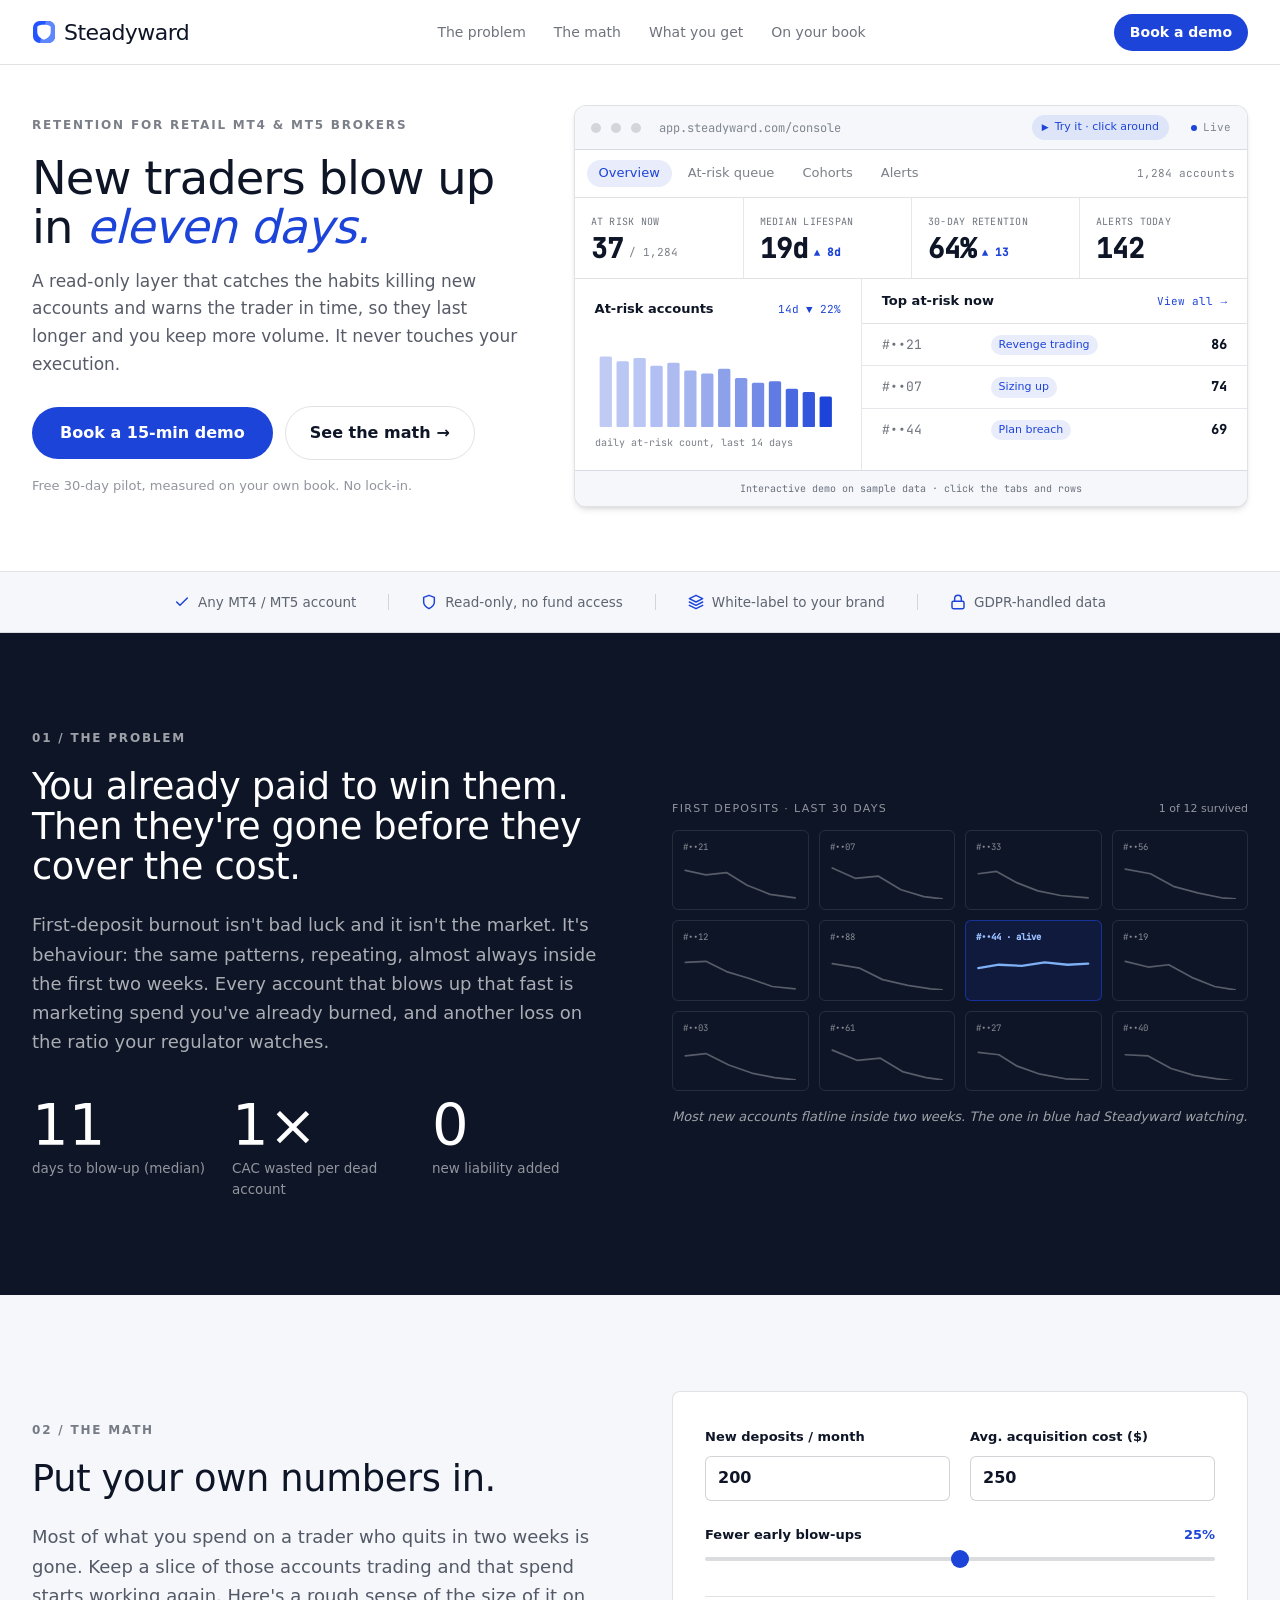
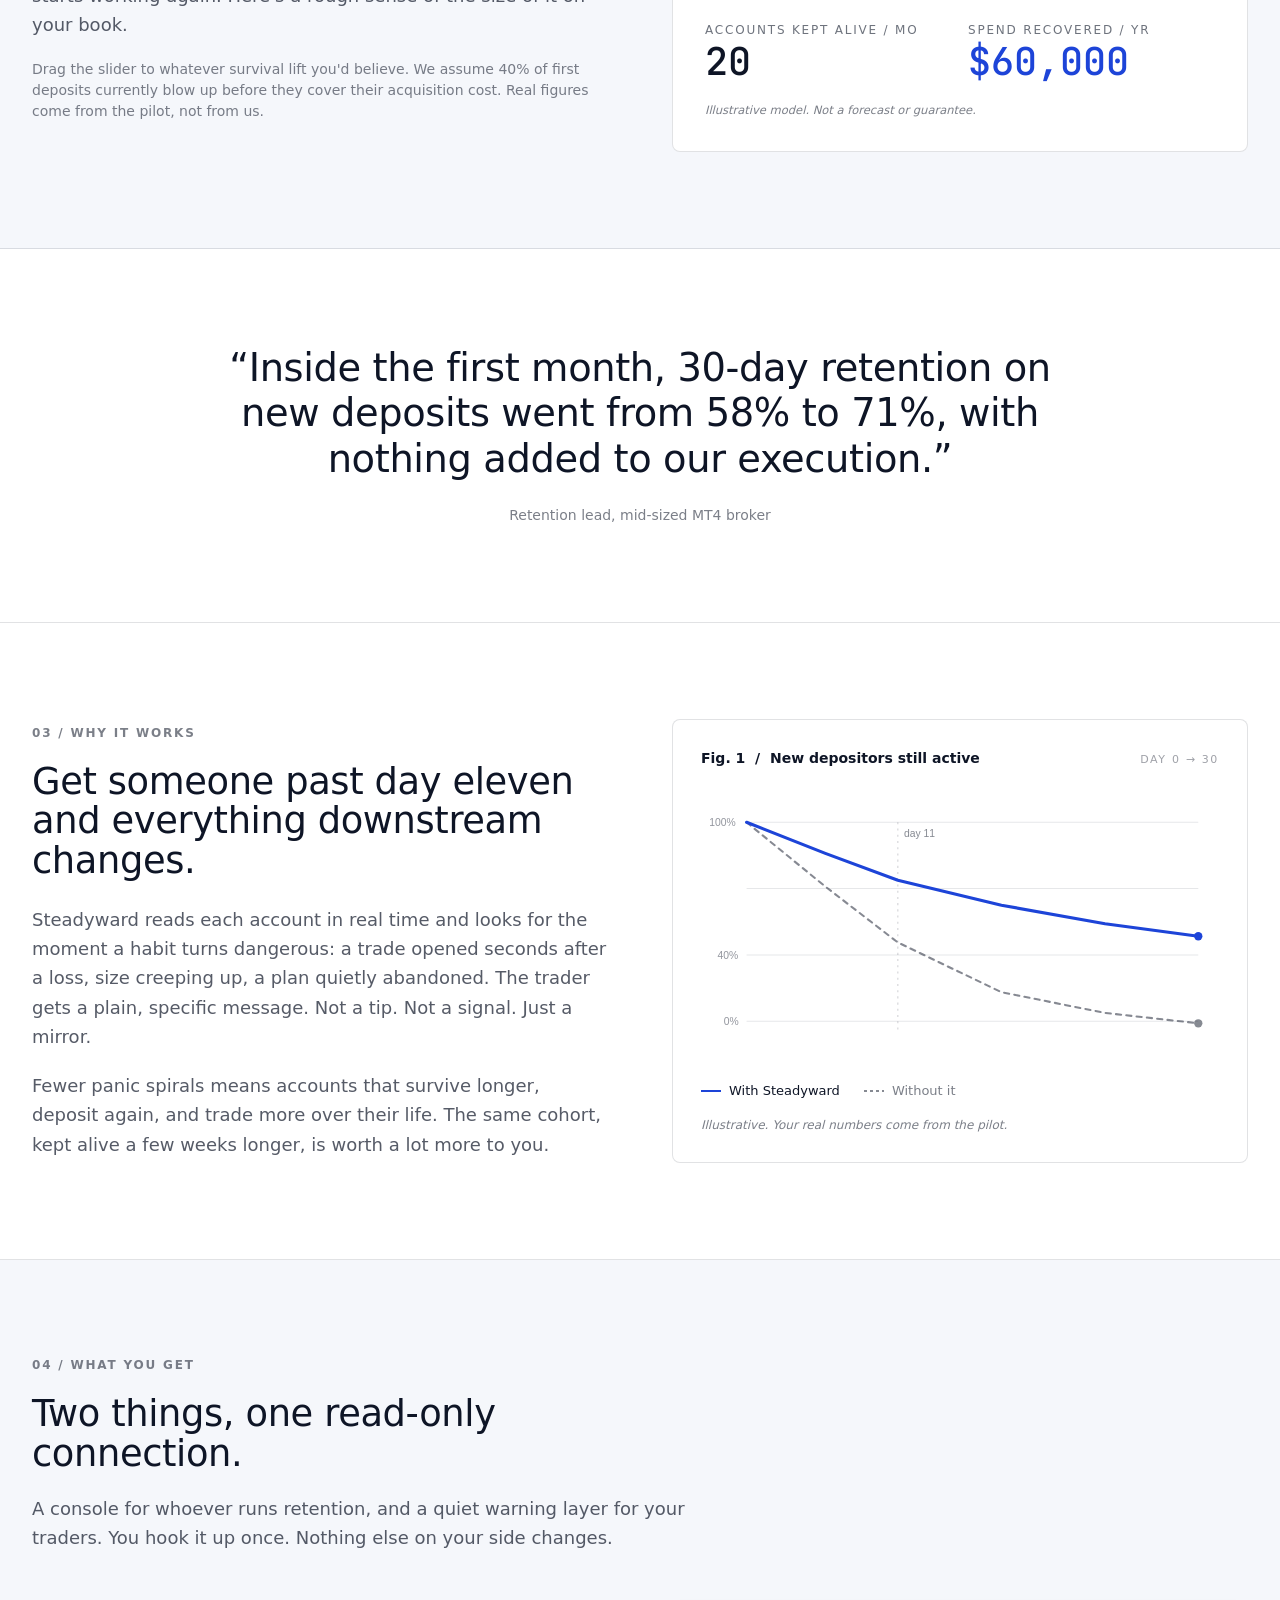
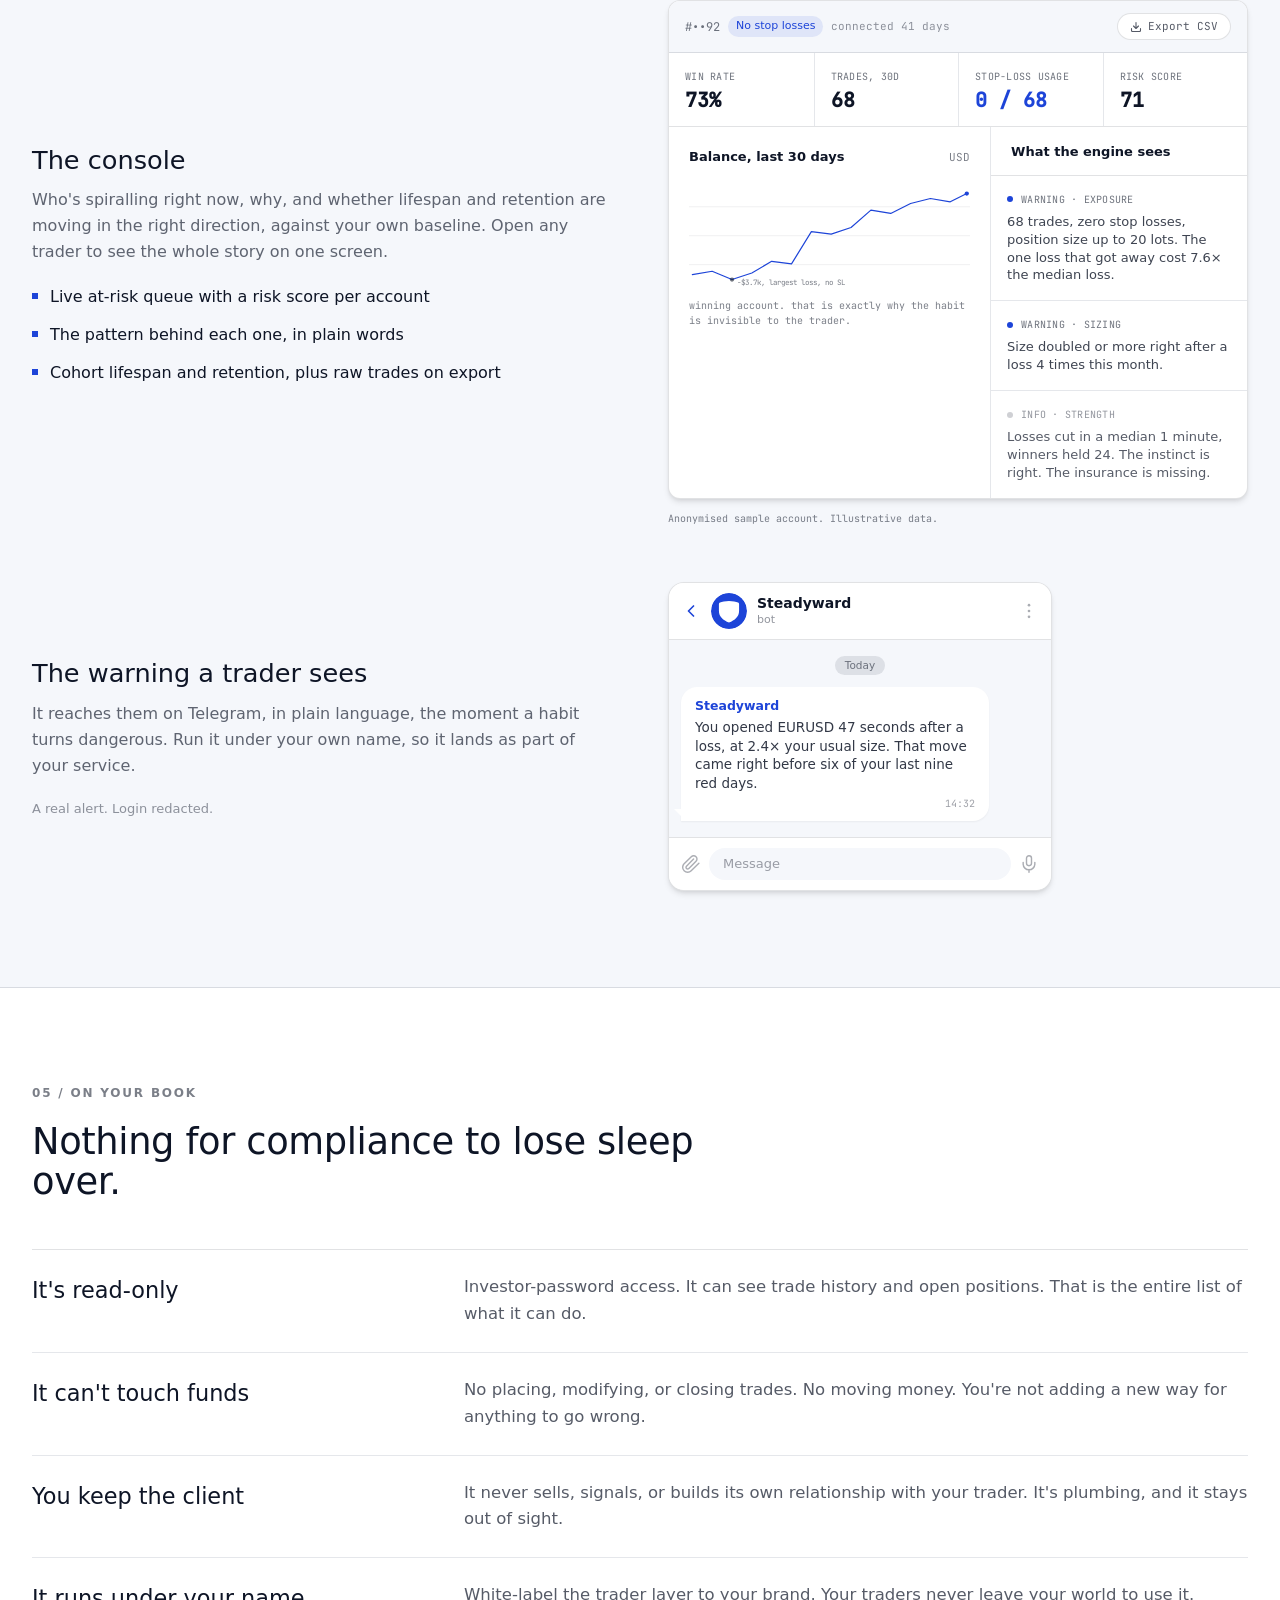
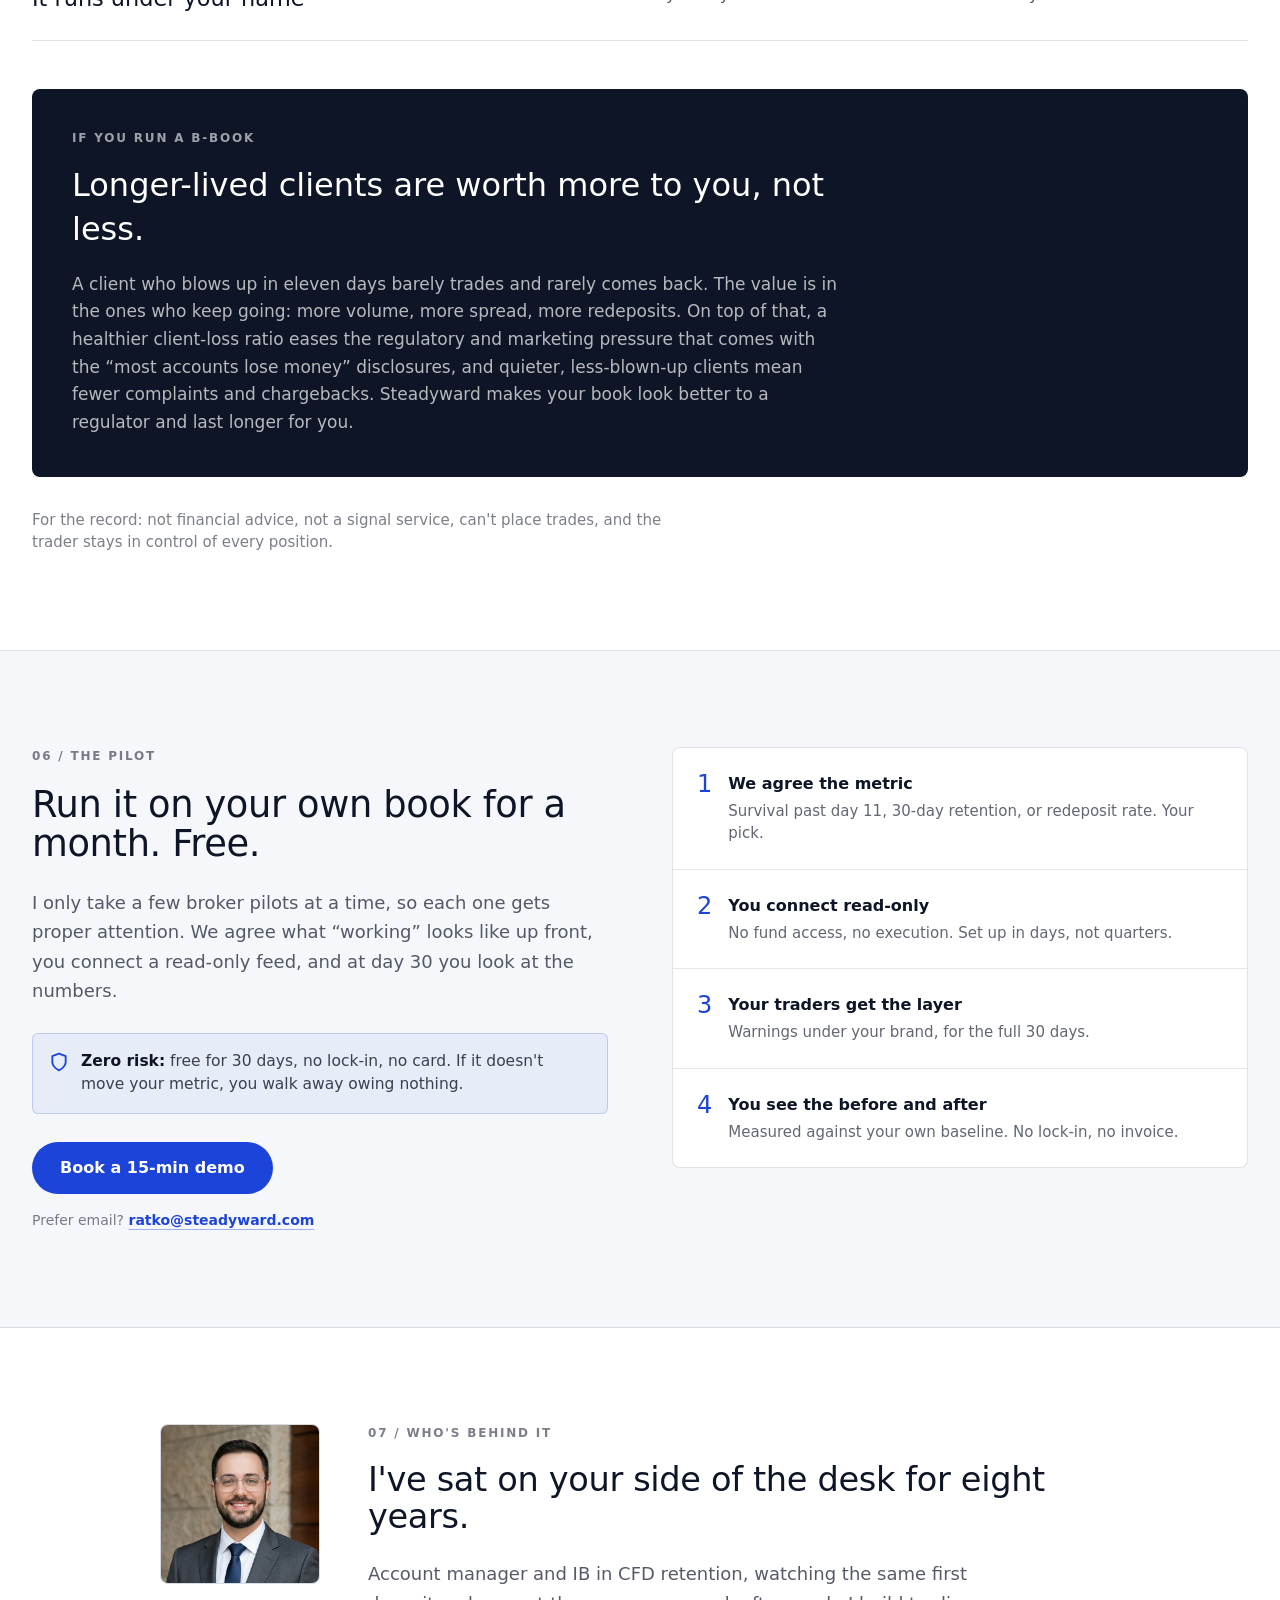
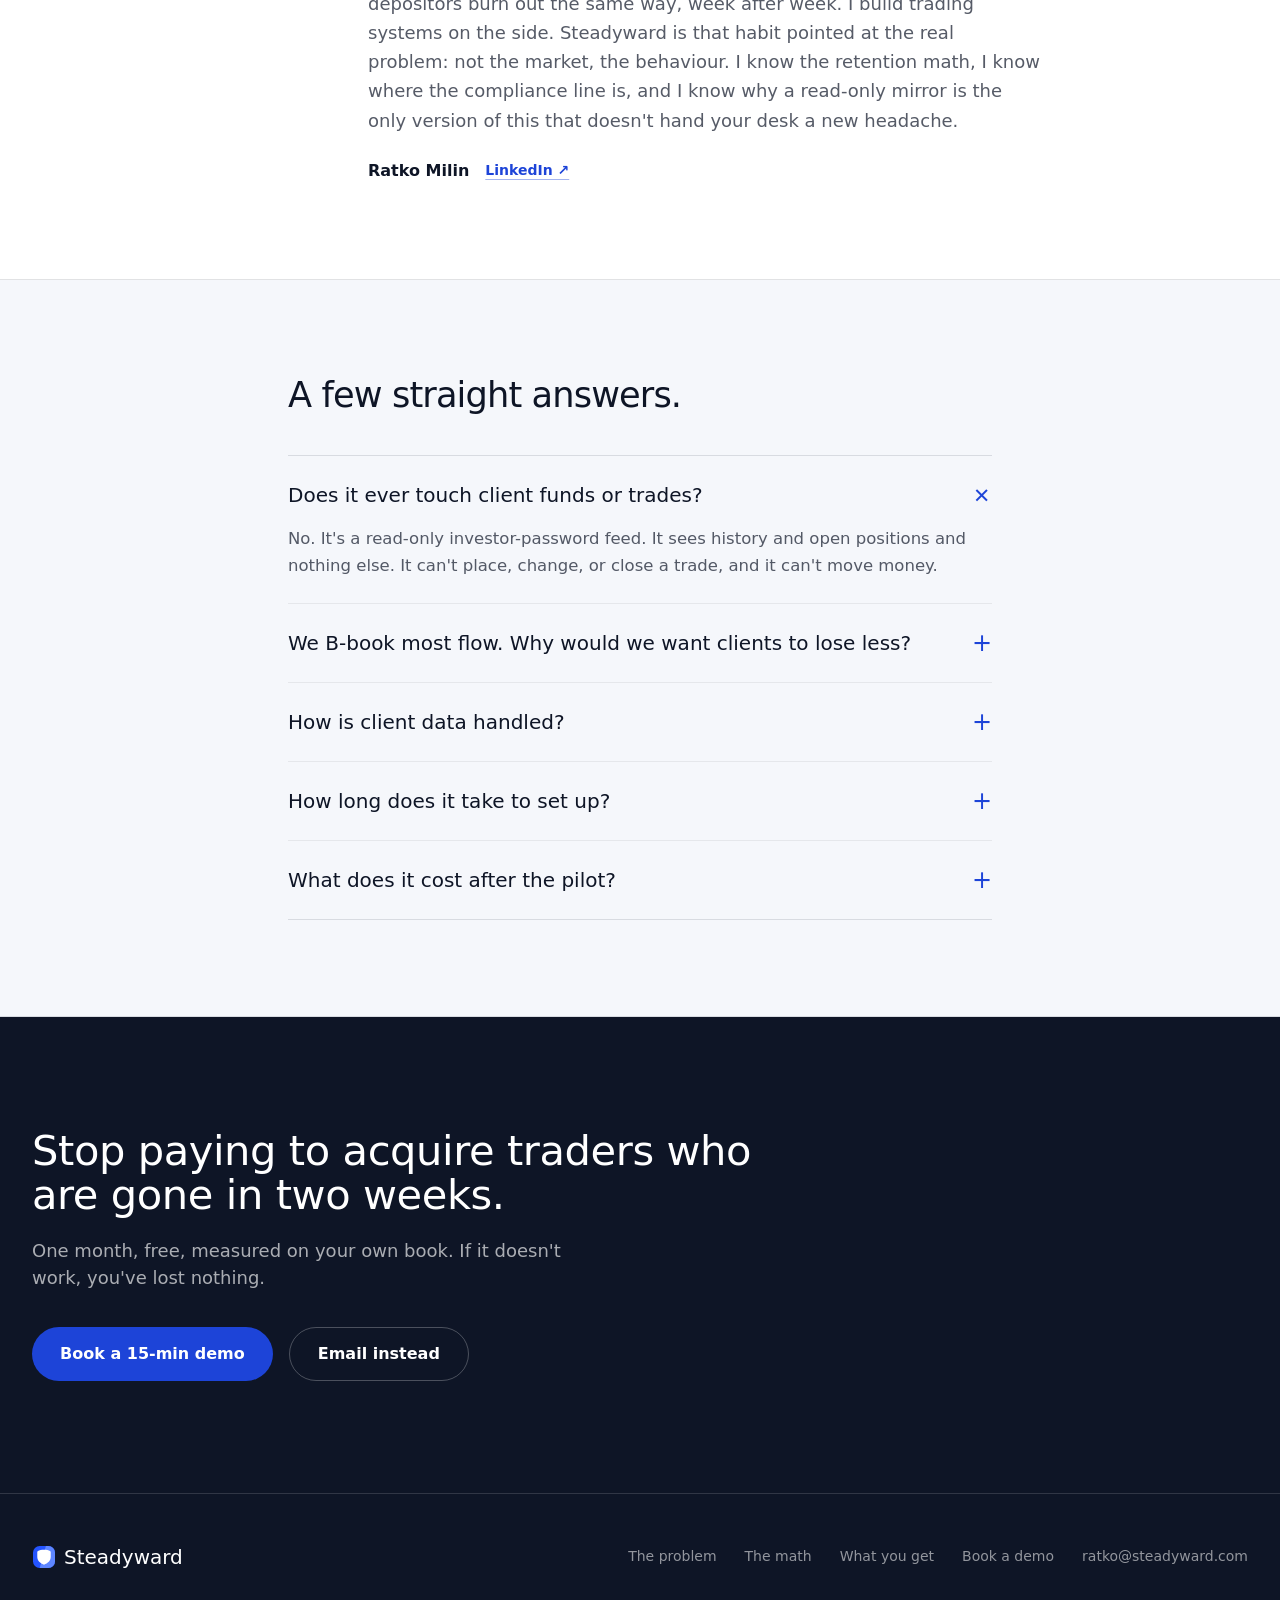
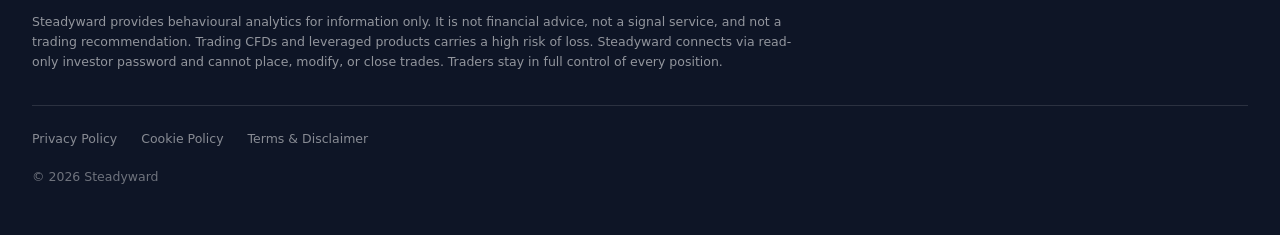
==== commit 0344bcf9: "Rework section 04 into two feature rows + authentic Telegram mockup Restructure "What you get" so ea" ====
--- a/index.html
+++ b/index.html
@@ -44,6 +44,7 @@
     .sh-row[aria-expanded="true"] .sh-caret{ transform:rotate(90deg); }
     #site-header{transition:transform .28s ease;will-change:transform}
     #site-header.sh-hide{transform:translateY(-100%)}
+    .tg-bubble::before{content:"";position:absolute;bottom:0;left:-7px;width:0;height:0;border-right:12px solid #fff;border-bottom:12px solid transparent}
   </style>
   <script type="application/ld+json">{"@context":"https://schema.org","@type":"Organization","name":"Steadyward","url":"https://steadyward.com/","logo":"https://steadyward.com/apple-touch-icon.png","email":"ratko@steadyward.com","description":"Read-only behavioural retention layer for MT4 and MT5 brokers."}</script>
 </head>
@@ -346,51 +347,19 @@
           <p class="mt-5 text-[18px] leading-relaxed text-ink/70">A console for whoever runs retention, and a quiet warning layer for your traders. You hook it up once. Nothing else on your side changes.</p>
         </div>
 
-        <div class="mt-12 grid lg:grid-cols-2 gap-12 lg:gap-14">
+        <!-- feature 1: the console, paired with the account view -->
+        <div class="mt-12 grid lg:grid-cols-2 gap-10 lg:gap-14 items-center">
           <div>
             <h3 class="display text-[1.6rem] text-ink font-medium">The console</h3>
-            <p class="mt-2 text-[16px] text-ink/65 leading-relaxed">Who's spiralling right now, why, and whether lifespan and retention are moving in the right direction, against your own baseline.</p>
+            <p class="mt-2 text-[16px] text-ink/65 leading-relaxed">Who's spiralling right now, why, and whether lifespan and retention are moving in the right direction, against your own baseline. Open any trader to see the whole story on one screen.</p>
             <ul class="mt-5 space-y-3.5 text-[16px] text-ink">
               <li class="flex items-start gap-3"><span class="mt-2 inline-block h-1.5 w-1.5 bg-blue shrink-0"></span> Live at-risk queue with a risk score per account</li>
               <li class="flex items-start gap-3"><span class="mt-2 inline-block h-1.5 w-1.5 bg-blue shrink-0"></span> The pattern behind each one, in plain words</li>
-              <li class="flex items-start gap-3"><span class="mt-2 inline-block h-1.5 w-1.5 bg-blue shrink-0"></span> Cohort lifespan and retention, tracked over time</li>
+              <li class="flex items-start gap-3"><span class="mt-2 inline-block h-1.5 w-1.5 bg-blue shrink-0"></span> Cohort lifespan and retention, plus raw trades on export</li>
             </ul>
           </div>
           <div>
-            <h3 class="display text-[1.6rem] text-ink font-medium">The warning a trader sees</h3>
-            <p class="mt-2 text-[16px] text-ink/65 leading-relaxed">It reaches them on Telegram, in plain language, the moment a habit turns dangerous. Run it under your own name.</p>
-            <!-- Telegram alert mockup -->
-            <div class="mt-6 max-w-md rounded-2xl border rule bg-white overflow-hidden shadow-sm">
-              <div class="flex items-center gap-3 px-4 py-3 border-b rule">
-                <span class="inline-flex h-9 w-9 shrink-0 items-center justify-center rounded-full overflow-hidden">
-                  <svg viewBox="0 0 100 100" class="h-9 w-9" aria-hidden="true"><circle cx="50" cy="50" r="50" fill="#1d44d8"/><path d="M50 22 C60 22 70 24.5 75 26.5 C77 27.3 78 28.8 78 31 L78 50 C78 66 66 76 50 82 C34 76 22 66 22 50 L22 31 C22 28.8 23 27.3 25 26.5 C30 24.5 40 22 50 22 Z" fill="#ffffff"/></svg>
-                </span>
-                <div class="leading-tight">
-                  <div class="text-[14px] font-semibold text-ink">Steadyward</div>
-                  <div class="font-mono text-[11px] text-ink/45">bot &middot; only messages the trader</div>
-                </div>
-                <svg viewBox="0 0 24 24" class="ml-auto h-4 w-4 text-blue/60" fill="currentColor" aria-hidden="true"><path d="M21.9 2.6 2.9 10.1c-1 .4-1 1.8 0 2.2l4.6 1.6 1.8 5.6c.3.9 1.4 1.1 2 .4l2.4-2.6 4.6 3.4c.7.5 1.7.1 1.9-.7l3.3-15.6c.2-1-.7-1.9-1.6-1.2Z"/></svg>
-              </div>
-              <div class="bg-panel px-4 py-5">
-                <div class="max-w-[92%] rounded-2xl rounded-tl-md border rule bg-white px-4 py-3 shadow-sm">
-                  <div class="text-[12px] font-semibold text-blue mb-1">Steadyward</div>
-                  <p class="text-[14.5px] text-ink/85 leading-snug">You opened EURUSD 47 seconds after a loss, at 2.4&times; your usual size. That move came right before six of your last nine red days.</p>
-                  <div class="mt-1.5 flex items-center justify-end gap-1 font-mono text-[10px] text-ink/40">14:32
-                    <svg viewBox="0 0 20 11" class="h-2.5 w-4 text-blue" fill="none" stroke="currentColor" stroke-width="1.8" stroke-linecap="round" stroke-linejoin="round" aria-hidden="true"><path d="M2 6 5 9 11 2.5"/><path d="M9 9 10 10 18 1.5"/></svg>
-                  </div>
-                </div>
-                <p class="mt-3 pl-1 text-[12px] text-ink/45">A real alert. Login redacted.</p>
-              </div>
-            </div>
-          </div>
-        </div>
-
-        <!-- account view: the console zoomed into one trader -->
-        <div class="mt-14">
-          <h3 class="display text-[1.6rem] text-ink font-medium">The console, zoomed into one account</h3>
-          <p class="mt-2 max-w-2xl text-[16px] text-ink/65 leading-relaxed">Open any trader to see the whole story on one screen: their curve, the habit driving the risk, and every signal the engine has raised. Pull the raw trades whenever you want them.</p>
-
-          <div class="mt-6 max-w-3xl rounded-xl border rule bg-white shadow-md overflow-hidden">
+            <div class="rounded-xl border rule bg-white shadow-md overflow-hidden">
             <div class="flex flex-wrap items-center gap-2 px-4 py-3 bg-panel border-b rule">
               <span class="font-mono text-[12px] text-ink/60">#&bull;&bull;92</span>
               <span class="inline-flex rounded-full bg-blue/10 text-blue text-[11px] font-medium px-2 py-0.5">No stop losses</span>
@@ -432,8 +401,47 @@
                 </div>
               </div>
             </div>
-          </div>
-          <p class="mt-3 font-mono text-[10px] text-ink/55">Anonymised sample account. Illustrative data.</p>
+            </div>
+            <p class="mt-3 font-mono text-[10px] text-ink/55">Anonymised sample account. Illustrative data.</p>
+          </div>
+        </div>
+
+        <!-- feature 2: the warning a trader sees -->
+        <div class="mt-14 grid lg:grid-cols-2 gap-10 lg:gap-14 items-center">
+          <div>
+            <h3 class="display text-[1.6rem] text-ink font-medium">The warning a trader sees</h3>
+            <p class="mt-2 text-[16px] text-ink/65 leading-relaxed">It reaches them on Telegram, in plain language, the moment a habit turns dangerous. Run it under your own name, so it lands as part of your service.</p>
+            <p class="mt-5 text-[13px] text-ink/45">A real alert. Login redacted.</p>
+          </div>
+          <div>
+            <!-- Telegram alert mockup -->
+            <div class="mx-auto lg:mx-0 max-w-sm rounded-2xl border rule bg-white overflow-hidden shadow-md">
+              <div class="flex items-center gap-2.5 px-3 py-2.5 border-b rule bg-white">
+                <svg viewBox="0 0 24 24" class="h-5 w-5 shrink-0 text-blue" fill="none" stroke="currentColor" stroke-width="2" stroke-linecap="round" stroke-linejoin="round" aria-hidden="true"><path d="m15 18-6-6 6-6"/></svg>
+                <span class="inline-flex h-9 w-9 shrink-0 items-center justify-center rounded-full overflow-hidden">
+                  <svg viewBox="0 0 100 100" class="h-9 w-9" aria-hidden="true"><circle cx="50" cy="50" r="50" fill="#1d44d8"/><path d="M50 22 C60 22 70 24.5 75 26.5 C77 27.3 78 28.8 78 31 L78 50 C78 66 66 76 50 82 C34 76 22 66 22 50 L22 31 C22 28.8 23 27.3 25 26.5 C30 24.5 40 22 50 22 Z" fill="#ffffff"/></svg>
+                </span>
+                <div class="min-w-0 leading-tight">
+                  <div class="text-[14px] font-semibold text-ink">Steadyward</div>
+                  <div class="text-[11px] text-ink/45">bot</div>
+                </div>
+                <svg viewBox="0 0 24 24" class="ml-auto h-5 w-5 shrink-0 text-ink/35" fill="currentColor" aria-hidden="true"><circle cx="12" cy="5" r="1.6"/><circle cx="12" cy="12" r="1.6"/><circle cx="12" cy="19" r="1.6"/></svg>
+              </div>
+              <div class="bg-panel px-3 py-4">
+                <div class="flex justify-center mb-3"><span class="rounded-full bg-ink/10 text-ink/55 text-[10.5px] font-medium px-2.5 py-0.5">Today</span></div>
+                <div class="tg-bubble relative max-w-[86%] rounded-2xl rounded-bl-none bg-white px-3.5 py-2.5 shadow-sm">
+                  <div class="text-[12.5px] font-semibold text-blue mb-0.5">Steadyward</div>
+                  <p class="text-[13.5px] text-ink/85 leading-snug">You opened EURUSD 47 seconds after a loss, at 2.4&times; your usual size. That move came right before six of your last nine red days.</p>
+                  <div class="mt-1 text-right font-mono text-[10px] text-ink/40">14:32</div>
+                </div>
+              </div>
+              <div class="flex items-center gap-2 px-3 py-2.5 border-t rule bg-white">
+                <svg viewBox="0 0 24 24" class="h-5 w-5 shrink-0 text-ink/35" fill="none" stroke="currentColor" stroke-width="1.7" stroke-linecap="round" stroke-linejoin="round" aria-hidden="true"><path d="m21.44 11.05-9.19 9.19a6 6 0 0 1-8.49-8.49l8.57-8.57A4 4 0 1 1 18 8.84l-8.59 8.57a2 2 0 0 1-2.83-2.83l8.49-8.48"/></svg>
+                <div class="flex-1 truncate rounded-full bg-panel text-ink/40 text-[13px] px-3.5 py-1.5">Message</div>
+                <svg viewBox="0 0 24 24" class="h-5 w-5 shrink-0 text-ink/35" fill="none" stroke="currentColor" stroke-width="1.7" stroke-linecap="round" stroke-linejoin="round" aria-hidden="true"><rect x="9" y="2" width="6" height="12" rx="3"/><path d="M5 10v2a7 7 0 0 0 14 0v-2M12 19v3"/></svg>
+              </div>
+            </div>
+          </div>
         </div>
       </div>
     </section>
--- a/assets/styles.css
+++ b/assets/styles.css
@@ -1 +1 @@
-*,:after,:before{--tw-border-spacing-x:0;--tw-border-spacing-y:0;--tw-translate-x:0;--tw-translate-y:0;--tw-rotate:0;--tw-skew-x:0;--tw-skew-y:0;--tw-scale-x:1;--tw-scale-y:1;--tw-pan-x: ;--tw-pan-y: ;--tw-pinch-zoom: ;--tw-scroll-snap-strictness:proximity;--tw-gradient-from-position: ;--tw-gradient-via-position: ;--tw-gradient-to-position: ;--tw-ordinal: ;--tw-slashed-zero: ;--tw-numeric-figure: ;--tw-numeric-spacing: ;--tw-numeric-fraction: ;--tw-ring-inset: ;--tw-ring-offset-width:0px;--tw-ring-offset-color:#fff;--tw-ring-color:rgba(59,130,246,.5);--tw-ring-offset-shadow:0 0 #0000;--tw-ring-shadow:0 0 #0000;--tw-shadow:0 0 #0000;--tw-shadow-colored:0 0 #0000;--tw-blur: ;--tw-brightness: ;--tw-contrast: ;--tw-grayscale: ;--tw-hue-rotate: ;--tw-invert: ;--tw-saturate: ;--tw-sepia: ;--tw-drop-shadow: ;--tw-backdrop-blur: ;--tw-backdrop-brightness: ;--tw-backdrop-contrast: ;--tw-backdrop-grayscale: ;--tw-backdrop-hue-rotate: ;--tw-backdrop-invert: ;--tw-backdrop-opacity: ;--tw-backdrop-saturate: ;--tw-backdrop-sepia: ;--tw-contain-size: ;--tw-contain-layout: ;--tw-contain-paint: ;--tw-contain-style: }::backdrop{--tw-border-spacing-x:0;--tw-border-spacing-y:0;--tw-translate-x:0;--tw-translate-y:0;--tw-rotate:0;--tw-skew-x:0;--tw-skew-y:0;--tw-scale-x:1;--tw-scale-y:1;--tw-pan-x: ;--tw-pan-y: ;--tw-pinch-zoom: ;--tw-scroll-snap-strictness:proximity;--tw-gradient-from-position: ;--tw-gradient-via-position: ;--tw-gradient-to-position: ;--tw-ordinal: ;--tw-slashed-zero: ;--tw-numeric-figure: ;--tw-numeric-spacing: ;--tw-numeric-fraction: ;--tw-ring-inset: ;--tw-ring-offset-width:0px;--tw-ring-offset-color:#fff;--tw-ring-color:rgba(59,130,246,.5);--tw-ring-offset-shadow:0 0 #0000;--tw-ring-shadow:0 0 #0000;--tw-shadow:0 0 #0000;--tw-shadow-colored:0 0 #0000;--tw-blur: ;--tw-brightness: ;--tw-contrast: ;--tw-grayscale: ;--tw-hue-rotate: ;--tw-invert: ;--tw-saturate: ;--tw-sepia: ;--tw-drop-shadow: ;--tw-backdrop-blur: ;--tw-backdrop-brightness: ;--tw-backdrop-contrast: ;--tw-backdrop-grayscale: ;--tw-backdrop-hue-rotate: ;--tw-backdrop-invert: ;--tw-backdrop-opacity: ;--tw-backdrop-saturate: ;--tw-backdrop-sepia: ;--tw-contain-size: ;--tw-contain-layout: ;--tw-contain-paint: ;--tw-contain-style: }/*! tailwindcss v3.4.19 | MIT License | https://tailwindcss.com*/*,:after,:before{box-sizing:border-box;border:0 solid #e5e7eb}:after,:before{--tw-content:""}:host,html{line-height:1.5;-webkit-text-size-adjust:100%;-moz-tab-size:4;-o-tab-size:4;tab-size:4;font-family:Inter,system-ui,sans-serif;font-feature-settings:normal;font-variation-settings:normal;-webkit-tap-highlight-color:transparent}body{margin:0;line-height:inherit}hr{height:0;color:inherit;border-top-width:1px}abbr:where([title]){-webkit-text-decoration:underline dotted;text-decoration:underline dotted}h1,h2,h3,h4,h5,h6{font-size:inherit;font-weight:inherit}a{color:inherit;text-decoration:inherit}b,strong{font-weight:bolder}code,kbd,pre,samp{font-family:JetBrains Mono,ui-monospace,monospace;font-feature-settings:normal;font-variation-settings:normal;font-size:1em}small{font-size:80%}sub,sup{font-size:75%;line-height:0;position:relative;vertical-align:baseline}sub{bottom:-.25em}sup{top:-.5em}table{text-indent:0;border-color:inherit;border-collapse:collapse}button,input,optgroup,select,textarea{font-family:inherit;font-feature-settings:inherit;font-variation-settings:inherit;font-size:100%;font-weight:inherit;line-height:inherit;letter-spacing:inherit;color:inherit;margin:0;padding:0}button,select{text-transform:none}button,input:where([type=button]),input:where([type=reset]),input:where([type=submit]){-webkit-appearance:button;background-color:transparent;background-image:none}:-moz-focusring{outline:auto}:-moz-ui-invalid{box-shadow:none}progress{vertical-align:baseline}::-webkit-inner-spin-button,::-webkit-outer-spin-button{height:auto}[type=search]{-webkit-appearance:textfield;outline-offset:-2px}::-webkit-search-decoration{-webkit-appearance:none}::-webkit-file-upload-button{-webkit-appearance:button;font:inherit}summary{display:list-item}blockquote,dd,dl,figure,h1,h2,h3,h4,h5,h6,hr,p,pre{margin:0}fieldset{margin:0}fieldset,legend{padding:0}menu,ol,ul{list-style:none;margin:0;padding:0}dialog{padding:0}textarea{resize:vertical}input::-moz-placeholder,textarea::-moz-placeholder{opacity:1;color:#9ca3af}input::placeholder,textarea::placeholder{opacity:1;color:#9ca3af}[role=button],button{cursor:pointer}:disabled{cursor:default}audio,canvas,embed,iframe,img,object,svg,video{display:block;vertical-align:middle}img,video{max-width:100%;height:auto}[hidden]:where(:not([hidden=until-found])){display:none}.invisible{visibility:hidden}.collapse{visibility:collapse}.static{position:static}.sticky{position:sticky}.top-0{top:0}.z-50{z-index:50}.mx-auto{margin-left:auto;margin-right:auto}.mb-0\.5{margin-bottom:.125rem}.mb-1{margin-bottom:.25rem}.mb-1\.5{margin-bottom:.375rem}.mb-3{margin-bottom:.75rem}.ml-1\.5{margin-left:.375rem}.ml-2{margin-left:.5rem}.ml-3{margin-left:.75rem}.ml-auto{margin-left:auto}.mr-1{margin-right:.25rem}.mt-0\.5{margin-top:.125rem}.mt-1{margin-top:.25rem}.mt-1\.5{margin-top:.375rem}.mt-10{margin-top:2.5rem}.mt-12{margin-top:3rem}.mt-14{margin-top:3.5rem}.mt-2{margin-top:.5rem}.mt-2\.5{margin-top:.625rem}.mt-3{margin-top:.75rem}.mt-4{margin-top:1rem}.mt-5{margin-top:1.25rem}.mt-6{margin-top:1.5rem}.mt-7{margin-top:1.75rem}.mt-8{margin-top:2rem}.mt-9{margin-top:2.25rem}.block{display:block}.inline-block{display:inline-block}.flex{display:flex}.inline-flex{display:inline-flex}.table{display:table}.grid{display:grid}.hidden{display:none}.h-1\.5{height:.375rem}.h-11{height:2.75rem}.h-12{height:3rem}.h-16{height:4rem}.h-2\.5{height:.625rem}.h-3{height:.75rem}.h-4{height:1rem}.h-40{height:10rem}.h-5{height:1.25rem}.h-6{height:1.5rem}.h-9{height:2.25rem}.h-\[2px\]{height:2px}.h-auto{height:auto}.max-h-\[420px\]{max-height:420px}.min-h-screen{min-height:100vh}.w-1\.5{width:.375rem}.w-2\.5{width:.625rem}.w-3{width:.75rem}.w-4{width:1rem}.w-40{width:10rem}.w-5{width:1.25rem}.w-6{width:1.5rem}.w-9{width:2.25rem}.w-full{width:100%}.w-px{width:1px}.min-w-\[440px\]{min-width:440px}.max-w-2xl{max-width:42rem}.max-w-3xl{max-width:48rem}.max-w-4xl{max-width:56rem}.max-w-5xl{max-width:64rem}.max-w-6xl{max-width:72rem}.max-w-\[1400px\]{max-width:1400px}.max-w-\[92\%\]{max-width:92%}.max-w-md{max-width:28rem}.max-w-none{max-width:none}.max-w-xl{max-width:36rem}.flex-1{flex:1 1 0%}.shrink-0{flex-shrink:0}.border-collapse{border-collapse:collapse}.transform{transform:translate(var(--tw-translate-x),var(--tw-translate-y)) rotate(var(--tw-rotate)) skewX(var(--tw-skew-x)) skewY(var(--tw-skew-y)) scaleX(var(--tw-scale-x)) scaleY(var(--tw-scale-y))}.cursor-pointer{cursor:pointer}.list-none{list-style-type:none}.grid-cols-2{grid-template-columns:repeat(2,minmax(0,1fr))}.grid-cols-3{grid-template-columns:repeat(3,minmax(0,1fr))}.flex-col{flex-direction:column}.flex-wrap{flex-wrap:wrap}.items-start{align-items:flex-start}.items-end{align-items:flex-end}.items-center{align-items:center}.items-baseline{align-items:baseline}.justify-end{justify-content:flex-end}.justify-center{justify-content:center}.justify-between{justify-content:space-between}.gap-1{gap:.25rem}.gap-1\.5{gap:.375rem}.gap-10{gap:2.5rem}.gap-12{gap:3rem}.gap-2{gap:.5rem}.gap-2\.5{gap:.625rem}.gap-3{gap:.75rem}.gap-4{gap:1rem}.gap-5{gap:1.25rem}.gap-6{gap:1.5rem}.gap-7{gap:1.75rem}.gap-8{gap:2rem}.gap-x-5{-moz-column-gap:1.25rem;column-gap:1.25rem}.gap-x-6{-moz-column-gap:1.5rem;column-gap:1.5rem}.gap-x-7{-moz-column-gap:1.75rem;column-gap:1.75rem}.gap-x-8{-moz-column-gap:2rem;column-gap:2rem}.gap-y-1{row-gap:.25rem}.gap-y-2{row-gap:.5rem}.gap-y-3{row-gap:.75rem}.space-y-2\.5>:not([hidden])~:not([hidden]){--tw-space-y-reverse:0;margin-top:calc(.625rem*(1 - var(--tw-space-y-reverse)));margin-bottom:calc(.625rem*var(--tw-space-y-reverse))}.space-y-3\.5>:not([hidden])~:not([hidden]){--tw-space-y-reverse:0;margin-top:calc(.875rem*(1 - var(--tw-space-y-reverse)));margin-bottom:calc(.875rem*var(--tw-space-y-reverse))}.space-y-5>:not([hidden])~:not([hidden]){--tw-space-y-reverse:0;margin-top:calc(1.25rem*(1 - var(--tw-space-y-reverse)));margin-bottom:calc(1.25rem*var(--tw-space-y-reverse))}.divide-x>:not([hidden])~:not([hidden]){--tw-divide-x-reverse:0;border-right-width:calc(1px*var(--tw-divide-x-reverse));border-left-width:calc(1px*(1 - var(--tw-divide-x-reverse)))}.divide-y>:not([hidden])~:not([hidden]){--tw-divide-y-reverse:0;border-top-width:calc(1px*(1 - var(--tw-divide-y-reverse)));border-bottom-width:calc(1px*var(--tw-divide-y-reverse))}.overflow-hidden{overflow:hidden}.overflow-x-auto{overflow-x:auto}.overflow-y-auto{overflow-y:auto}.scroll-smooth{scroll-behavior:smooth}.whitespace-nowrap{white-space:nowrap}.rounded-2xl{border-radius:1rem}.rounded-full{border-radius:9999px}.rounded-lg{border-radius:.5rem}.rounded-md{border-radius:.375rem}.rounded-xl{border-radius:.75rem}.rounded-tl-md{border-top-left-radius:.375rem}.border{border-width:1px}.border-y{border-top-width:1px}.border-b,.border-y{border-bottom-width:1px}.border-t{border-top-width:1px}.border-blue\/20{border-color:rgba(29,68,216,.2)}.border-white\/25{border-color:hsla(0,0%,100%,.25)}.bg-blue{--tw-bg-opacity:1;background-color:rgb(29 68 216/var(--tw-bg-opacity,1))}.bg-blue\/10{background-color:rgba(29,68,216,.1)}.bg-blue\/\[\.06\]{background-color:rgba(29,68,216,.06)}.bg-ink{--tw-bg-opacity:1;background-color:rgb(14 21 38/var(--tw-bg-opacity,1))}.bg-ink\/15{background-color:rgba(14,21,38,.15)}.bg-ink\/20{background-color:rgba(14,21,38,.2)}.bg-panel{--tw-bg-opacity:1;background-color:rgb(245 247 251/var(--tw-bg-opacity,1))}.bg-white{--tw-bg-opacity:1;background-color:rgb(255 255 255/var(--tw-bg-opacity,1))}.bg-white\/90{background-color:hsla(0,0%,100%,.9)}.object-cover{-o-object-fit:cover;object-fit:cover}.p-2\.5{padding:.625rem}.p-3\.5{padding:.875rem}.p-4{padding:1rem}.p-5{padding:1.25rem}.p-6{padding:1.5rem}.p-7{padding:1.75rem}.px-2{padding-left:.5rem;padding-right:.5rem}.px-2\.5{padding-left:.625rem;padding-right:.625rem}.px-3{padding-left:.75rem;padding-right:.75rem}.px-4{padding-left:1rem;padding-right:1rem}.px-5{padding-left:1.25rem;padding-right:1.25rem}.px-6{padding-left:1.5rem;padding-right:1.5rem}.px-7{padding-left:1.75rem;padding-right:1.75rem}.py-0\.5{padding-top:.125rem;padding-bottom:.125rem}.py-1{padding-top:.25rem;padding-bottom:.25rem}.py-1\.5{padding-top:.375rem;padding-bottom:.375rem}.py-10{padding-top:2.5rem;padding-bottom:2.5rem}.py-12{padding-top:3rem;padding-bottom:3rem}.py-16{padding-top:4rem;padding-bottom:4rem}.py-2{padding-top:.5rem;padding-bottom:.5rem}.py-2\.5{padding-top:.625rem;padding-bottom:.625rem}.py-20{padding-top:5rem;padding-bottom:5rem}.py-24{padding-top:6rem;padding-bottom:6rem}.py-3{padding-top:.75rem;padding-bottom:.75rem}.py-3\.5{padding-top:.875rem;padding-bottom:.875rem}.py-4{padding-top:1rem;padding-bottom:1rem}.py-5{padding-top:1.25rem;padding-bottom:1.25rem}.py-6{padding-top:1.5rem;padding-bottom:1.5rem}.pb-12{padding-bottom:3rem}.pb-4{padding-bottom:1rem}.pl-1{padding-left:.25rem}.pl-3{padding-left:.75rem}.pr-3{padding-right:.75rem}.pt-6{padding-top:1.5rem}.pt-8{padding-top:2rem}.text-left{text-align:left}.text-center{text-align:center}.text-right{text-align:right}.font-mono{font-family:JetBrains Mono,ui-monospace,monospace}.font-sans{font-family:Inter,system-ui,sans-serif}.text-2xl{font-size:1.5rem;line-height:2rem}.text-\[1\.25rem\]{font-size:1.25rem}.text-\[1\.4rem\]{font-size:1.4rem}.text-\[1\.5rem\]{font-size:1.5rem}.text-\[1\.6rem\]{font-size:1.6rem}.text-\[1\.7rem\]{font-size:1.7rem}.text-\[1\.8rem\]{font-size:1.8rem}.text-\[1\.9rem\]{font-size:1.9rem}.text-\[10px\]{font-size:10px}.text-\[11\.5px\]{font-size:11.5px}.text-\[11px\]{font-size:11px}.text-\[12\.5px\]{font-size:12.5px}.text-\[12px\]{font-size:12px}.text-\[13\.5px\]{font-size:13.5px}.text-\[13px\]{font-size:13px}.text-\[14\.5px\]{font-size:14.5px}.text-\[14px\]{font-size:14px}.text-\[15\.5px\]{font-size:15.5px}.text-\[15px\]{font-size:15px}.text-\[16\.5px\]{font-size:16.5px}.text-\[16px\]{font-size:16px}.text-\[17px\]{font-size:17px}.text-\[18px\]{font-size:18px}.text-\[2\.2rem\]{font-size:2.2rem}.text-\[2\.4rem\]{font-size:2.4rem}.text-\[20px\]{font-size:20px}.text-\[22px\]{font-size:22px}.text-\[2rem\]{font-size:2rem}.text-\[3\.2rem\]{font-size:3.2rem}.text-\[9px\]{font-size:9px}.font-light{font-weight:300}.font-medium{font-weight:500}.font-semibold{font-weight:600}.uppercase{text-transform:uppercase}.italic{font-style:italic}.leading-\[1\.05\]{line-height:1.05}.leading-\[1\.08\]{line-height:1.08}.leading-\[1\.18\]{line-height:1.18}.leading-\[1\.1\]{line-height:1.1}.leading-none{line-height:1}.leading-relaxed{line-height:1.625}.leading-snug{line-height:1.375}.leading-tight{line-height:1.25}.tracking-\[-0\.01em\]{letter-spacing:-.01em}.tracking-\[-0\.02em\]{letter-spacing:-.02em}.tracking-\[\.12em\]{letter-spacing:.12em}.tracking-\[\.15em\]{letter-spacing:.15em}.tracking-tight{letter-spacing:-.025em}.tracking-wide{letter-spacing:.025em}.text-blue{--tw-text-opacity:1;color:rgb(29 68 216/var(--tw-text-opacity,1))}.text-blue\/60{color:rgba(29,68,216,.6)}.text-ink{--tw-text-opacity:1;color:rgb(14 21 38/var(--tw-text-opacity,1))}.text-ink\/40{color:rgba(14,21,38,.4)}.text-ink\/45{color:rgba(14,21,38,.45)}.text-ink\/50{color:rgba(14,21,38,.5)}.text-ink\/55{color:rgba(14,21,38,.55)}.text-ink\/60{color:rgba(14,21,38,.6)}.text-ink\/65{color:rgba(14,21,38,.65)}.text-ink\/70{color:rgba(14,21,38,.7)}.text-ink\/80{color:rgba(14,21,38,.8)}.text-ink\/85{color:rgba(14,21,38,.85)}.text-white{--tw-text-opacity:1;color:rgb(255 255 255/var(--tw-text-opacity,1))}.text-white\/40{color:hsla(0,0%,100%,.4)}.text-white\/50{color:hsla(0,0%,100%,.5)}.text-white\/55{color:hsla(0,0%,100%,.55)}.text-white\/60{color:hsla(0,0%,100%,.6)}.text-white\/65{color:hsla(0,0%,100%,.65)}.text-white\/70{color:hsla(0,0%,100%,.7)}.underline{text-decoration-line:underline}.decoration-blue\/40{text-decoration-color:rgba(29,68,216,.4)}.underline-offset-4{text-underline-offset:4px}.antialiased{-webkit-font-smoothing:antialiased;-moz-osx-font-smoothing:grayscale}.shadow-md{--tw-shadow:0 4px 6px -1px rgba(0,0,0,.1),0 2px 4px -2px rgba(0,0,0,.1);--tw-shadow-colored:0 4px 6px -1px var(--tw-shadow-color),0 2px 4px -2px var(--tw-shadow-color)}.shadow-md,.shadow-sm{box-shadow:var(--tw-ring-offset-shadow,0 0 #0000),var(--tw-ring-shadow,0 0 #0000),var(--tw-shadow)}.shadow-sm{--tw-shadow:0 1px 2px 0 rgba(0,0,0,.05);--tw-shadow-colored:0 1px 2px 0 var(--tw-shadow-color)}.backdrop-blur{--tw-backdrop-blur:blur(8px);-webkit-backdrop-filter:var(--tw-backdrop-blur) var(--tw-backdrop-brightness) var(--tw-backdrop-contrast) var(--tw-backdrop-grayscale) var(--tw-backdrop-hue-rotate) var(--tw-backdrop-invert) var(--tw-backdrop-opacity) var(--tw-backdrop-saturate) var(--tw-backdrop-sepia);backdrop-filter:var(--tw-backdrop-blur) var(--tw-backdrop-brightness) var(--tw-backdrop-contrast) var(--tw-backdrop-grayscale) var(--tw-backdrop-hue-rotate) var(--tw-backdrop-invert) var(--tw-backdrop-opacity) var(--tw-backdrop-saturate) var(--tw-backdrop-sepia)}.transition{transition-property:color,background-color,border-color,text-decoration-color,fill,stroke,opacity,box-shadow,transform,filter,-webkit-backdrop-filter;transition-property:color,background-color,border-color,text-decoration-color,fill,stroke,opacity,box-shadow,transform,filter,backdrop-filter;transition-property:color,background-color,border-color,text-decoration-color,fill,stroke,opacity,box-shadow,transform,filter,backdrop-filter,-webkit-backdrop-filter;transition-timing-function:cubic-bezier(.4,0,.2,1);transition-duration:.15s}.selection\:bg-blue\/15 ::-moz-selection{background-color:rgba(29,68,216,.15)}.selection\:bg-blue\/15 ::selection{background-color:rgba(29,68,216,.15)}.selection\:text-ink ::-moz-selection{--tw-text-opacity:1;color:rgb(14 21 38/var(--tw-text-opacity,1))}.selection\:text-ink ::selection{--tw-text-opacity:1;color:rgb(14 21 38/var(--tw-text-opacity,1))}.selection\:bg-blue\/15::-moz-selection{background-color:rgba(29,68,216,.15)}.selection\:bg-blue\/15::selection{background-color:rgba(29,68,216,.15)}.selection\:text-ink::-moz-selection{--tw-text-opacity:1;color:rgb(14 21 38/var(--tw-text-opacity,1))}.selection\:text-ink::selection{--tw-text-opacity:1;color:rgb(14 21 38/var(--tw-text-opacity,1))}.hover\:bg-ink:hover{--tw-bg-opacity:1;background-color:rgb(14 21 38/var(--tw-bg-opacity,1))}.hover\:bg-panel:hover{--tw-bg-opacity:1;background-color:rgb(245 247 251/var(--tw-bg-opacity,1))}.hover\:bg-white:hover{--tw-bg-opacity:1;background-color:rgb(255 255 255/var(--tw-bg-opacity,1))}.hover\:bg-white\/10:hover{background-color:hsla(0,0%,100%,.1)}.hover\:text-ink:hover{--tw-text-opacity:1;color:rgb(14 21 38/var(--tw-text-opacity,1))}.hover\:text-white:hover{--tw-text-opacity:1;color:rgb(255 255 255/var(--tw-text-opacity,1))}.hover\:underline:hover{text-decoration-line:underline}.hover\:decoration-blue:hover{text-decoration-color:#1d44d8}.group[open] .group-open\:rotate-45{--tw-rotate:45deg;transform:translate(var(--tw-translate-x),var(--tw-translate-y)) rotate(var(--tw-rotate)) skewX(var(--tw-skew-x)) skewY(var(--tw-skew-y)) scaleX(var(--tw-scale-x)) scaleY(var(--tw-scale-y))}@media (min-width:640px){.sm\:block{display:block}.sm\:inline{display:inline}.sm\:inline-flex{display:inline-flex}.sm\:table-cell{display:table-cell}.sm\:grid-cols-2{grid-template-columns:repeat(2,minmax(0,1fr))}.sm\:grid-cols-4{grid-template-columns:repeat(4,minmax(0,1fr))}.sm\:grid-cols-\[1fr\2c 2fr\]{grid-template-columns:1fr 2fr}.sm\:grid-cols-\[auto\2c 1fr\]{grid-template-columns:auto 1fr}.sm\:flex-row{flex-direction:row}.sm\:items-center{align-items:center}.sm\:justify-between{justify-content:space-between}.sm\:gap-10{gap:2.5rem}.sm\:gap-12{gap:3rem}.sm\:p-10{padding:2.5rem}.sm\:p-5{padding:1.25rem}.sm\:p-6{padding:1.5rem}.sm\:p-7{padding:1.75rem}.sm\:p-8{padding:2rem}.sm\:px-8{padding-left:2rem;padding-right:2rem}.sm\:py-16{padding-top:4rem;padding-bottom:4rem}.sm\:py-24{padding-top:6rem;padding-bottom:6rem}.sm\:py-28{padding-top:7rem;padding-bottom:7rem}.sm\:pb-16{padding-bottom:4rem}.sm\:pt-10{padding-top:2.5rem}.sm\:text-\[17px\]{font-size:17px}.sm\:text-\[2\.1rem\]{font-size:2.1rem}.sm\:text-\[2\.2rem\]{font-size:2.2rem}.sm\:text-\[2\.3rem\]{font-size:2.3rem}.sm\:text-\[2\.4rem\]{font-size:2.4rem}.sm\:text-\[2\.55rem\]{font-size:2.55rem}.sm\:text-\[2\.5rem\]{font-size:2.5rem}.sm\:text-\[2\.6rem\]{font-size:2.6rem}.sm\:text-\[2\.8rem\]{font-size:2.8rem}.sm\:text-\[2rem\]{font-size:2rem}.sm\:text-\[3\.6rem\]{font-size:3.6rem}}@media (min-width:768px){.md\:flex{display:flex}.md\:hidden{display:none}.md\:grid-cols-4{grid-template-columns:repeat(4,minmax(0,1fr))}.md\:divide-y-0>:not([hidden])~:not([hidden]){--tw-divide-y-reverse:0;border-top-width:calc(0px*(1 - var(--tw-divide-y-reverse)));border-bottom-width:calc(0px*var(--tw-divide-y-reverse))}}@media (min-width:1024px){.lg\:max-w-xl{max-width:36rem}.lg\:grid-cols-2{grid-template-columns:repeat(2,minmax(0,1fr))}.lg\:grid-cols-\[1\.25fr\2c 1fr\]{grid-template-columns:1.25fr 1fr}.lg\:grid-cols-\[1fr\2c 1\.35fr\]{grid-template-columns:1fr 1.35fr}.lg\:grid-cols-\[minmax\(0\2c 0\.9fr\)\2c minmax\(0\2c 1\.25fr\)\]{grid-template-columns:minmax(0,.9fr) minmax(0,1.25fr)}.lg\:items-center{align-items:center}.lg\:gap-14{gap:3.5rem}.lg\:gap-16{gap:4rem}.lg\:divide-x>:not([hidden])~:not([hidden]){--tw-divide-x-reverse:0;border-right-width:calc(1px*var(--tw-divide-x-reverse));border-left-width:calc(1px*(1 - var(--tw-divide-x-reverse)))}.lg\:divide-y-0>:not([hidden])~:not([hidden]){--tw-divide-y-reverse:0;border-top-width:calc(0px*(1 - var(--tw-divide-y-reverse)));border-bottom-width:calc(0px*var(--tw-divide-y-reverse))}.lg\:text-\[2\.9rem\]{font-size:2.9rem}}+*,:after,:before{--tw-border-spacing-x:0;--tw-border-spacing-y:0;--tw-translate-x:0;--tw-translate-y:0;--tw-rotate:0;--tw-skew-x:0;--tw-skew-y:0;--tw-scale-x:1;--tw-scale-y:1;--tw-pan-x: ;--tw-pan-y: ;--tw-pinch-zoom: ;--tw-scroll-snap-strictness:proximity;--tw-gradient-from-position: ;--tw-gradient-via-position: ;--tw-gradient-to-position: ;--tw-ordinal: ;--tw-slashed-zero: ;--tw-numeric-figure: ;--tw-numeric-spacing: ;--tw-numeric-fraction: ;--tw-ring-inset: ;--tw-ring-offset-width:0px;--tw-ring-offset-color:#fff;--tw-ring-color:rgba(59,130,246,.5);--tw-ring-offset-shadow:0 0 #0000;--tw-ring-shadow:0 0 #0000;--tw-shadow:0 0 #0000;--tw-shadow-colored:0 0 #0000;--tw-blur: ;--tw-brightness: ;--tw-contrast: ;--tw-grayscale: ;--tw-hue-rotate: ;--tw-invert: ;--tw-saturate: ;--tw-sepia: ;--tw-drop-shadow: ;--tw-backdrop-blur: ;--tw-backdrop-brightness: ;--tw-backdrop-contrast: ;--tw-backdrop-grayscale: ;--tw-backdrop-hue-rotate: ;--tw-backdrop-invert: ;--tw-backdrop-opacity: ;--tw-backdrop-saturate: ;--tw-backdrop-sepia: ;--tw-contain-size: ;--tw-contain-layout: ;--tw-contain-paint: ;--tw-contain-style: }::backdrop{--tw-border-spacing-x:0;--tw-border-spacing-y:0;--tw-translate-x:0;--tw-translate-y:0;--tw-rotate:0;--tw-skew-x:0;--tw-skew-y:0;--tw-scale-x:1;--tw-scale-y:1;--tw-pan-x: ;--tw-pan-y: ;--tw-pinch-zoom: ;--tw-scroll-snap-strictness:proximity;--tw-gradient-from-position: ;--tw-gradient-via-position: ;--tw-gradient-to-position: ;--tw-ordinal: ;--tw-slashed-zero: ;--tw-numeric-figure: ;--tw-numeric-spacing: ;--tw-numeric-fraction: ;--tw-ring-inset: ;--tw-ring-offset-width:0px;--tw-ring-offset-color:#fff;--tw-ring-color:rgba(59,130,246,.5);--tw-ring-offset-shadow:0 0 #0000;--tw-ring-shadow:0 0 #0000;--tw-shadow:0 0 #0000;--tw-shadow-colored:0 0 #0000;--tw-blur: ;--tw-brightness: ;--tw-contrast: ;--tw-grayscale: ;--tw-hue-rotate: ;--tw-invert: ;--tw-saturate: ;--tw-sepia: ;--tw-drop-shadow: ;--tw-backdrop-blur: ;--tw-backdrop-brightness: ;--tw-backdrop-contrast: ;--tw-backdrop-grayscale: ;--tw-backdrop-hue-rotate: ;--tw-backdrop-invert: ;--tw-backdrop-opacity: ;--tw-backdrop-saturate: ;--tw-backdrop-sepia: ;--tw-contain-size: ;--tw-contain-layout: ;--tw-contain-paint: ;--tw-contain-style: }/*! tailwindcss v3.4.19 | MIT License | https://tailwindcss.com*/*,:after,:before{box-sizing:border-box;border:0 solid #e5e7eb}:after,:before{--tw-content:""}:host,html{line-height:1.5;-webkit-text-size-adjust:100%;-moz-tab-size:4;-o-tab-size:4;tab-size:4;font-family:Inter,system-ui,sans-serif;font-feature-settings:normal;font-variation-settings:normal;-webkit-tap-highlight-color:transparent}body{margin:0;line-height:inherit}hr{height:0;color:inherit;border-top-width:1px}abbr:where([title]){-webkit-text-decoration:underline dotted;text-decoration:underline dotted}h1,h2,h3,h4,h5,h6{font-size:inherit;font-weight:inherit}a{color:inherit;text-decoration:inherit}b,strong{font-weight:bolder}code,kbd,pre,samp{font-family:JetBrains Mono,ui-monospace,monospace;font-feature-settings:normal;font-variation-settings:normal;font-size:1em}small{font-size:80%}sub,sup{font-size:75%;line-height:0;position:relative;vertical-align:baseline}sub{bottom:-.25em}sup{top:-.5em}table{text-indent:0;border-color:inherit;border-collapse:collapse}button,input,optgroup,select,textarea{font-family:inherit;font-feature-settings:inherit;font-variation-settings:inherit;font-size:100%;font-weight:inherit;line-height:inherit;letter-spacing:inherit;color:inherit;margin:0;padding:0}button,select{text-transform:none}button,input:where([type=button]),input:where([type=reset]),input:where([type=submit]){-webkit-appearance:button;background-color:transparent;background-image:none}:-moz-focusring{outline:auto}:-moz-ui-invalid{box-shadow:none}progress{vertical-align:baseline}::-webkit-inner-spin-button,::-webkit-outer-spin-button{height:auto}[type=search]{-webkit-appearance:textfield;outline-offset:-2px}::-webkit-search-decoration{-webkit-appearance:none}::-webkit-file-upload-button{-webkit-appearance:button;font:inherit}summary{display:list-item}blockquote,dd,dl,figure,h1,h2,h3,h4,h5,h6,hr,p,pre{margin:0}fieldset{margin:0}fieldset,legend{padding:0}menu,ol,ul{list-style:none;margin:0;padding:0}dialog{padding:0}textarea{resize:vertical}input::-moz-placeholder,textarea::-moz-placeholder{opacity:1;color:#9ca3af}input::placeholder,textarea::placeholder{opacity:1;color:#9ca3af}[role=button],button{cursor:pointer}:disabled{cursor:default}audio,canvas,embed,iframe,img,object,svg,video{display:block;vertical-align:middle}img,video{max-width:100%;height:auto}[hidden]:where(:not([hidden=until-found])){display:none}.invisible{visibility:hidden}.collapse{visibility:collapse}.static{position:static}.relative{position:relative}.sticky{position:sticky}.top-0{top:0}.z-50{z-index:50}.mx-auto{margin-left:auto;margin-right:auto}.mb-0\.5{margin-bottom:.125rem}.mb-1\.5{margin-bottom:.375rem}.mb-3{margin-bottom:.75rem}.ml-1\.5{margin-left:.375rem}.ml-2{margin-left:.5rem}.ml-3{margin-left:.75rem}.ml-auto{margin-left:auto}.mr-1{margin-right:.25rem}.mt-0\.5{margin-top:.125rem}.mt-1{margin-top:.25rem}.mt-1\.5{margin-top:.375rem}.mt-10{margin-top:2.5rem}.mt-12{margin-top:3rem}.mt-14{margin-top:3.5rem}.mt-2{margin-top:.5rem}.mt-2\.5{margin-top:.625rem}.mt-3{margin-top:.75rem}.mt-4{margin-top:1rem}.mt-5{margin-top:1.25rem}.mt-6{margin-top:1.5rem}.mt-7{margin-top:1.75rem}.mt-8{margin-top:2rem}.mt-9{margin-top:2.25rem}.block{display:block}.inline-block{display:inline-block}.flex{display:flex}.inline-flex{display:inline-flex}.table{display:table}.grid{display:grid}.hidden{display:none}.h-1\.5{height:.375rem}.h-11{height:2.75rem}.h-12{height:3rem}.h-16{height:4rem}.h-2\.5{height:.625rem}.h-3{height:.75rem}.h-4{height:1rem}.h-40{height:10rem}.h-5{height:1.25rem}.h-6{height:1.5rem}.h-9{height:2.25rem}.h-\[2px\]{height:2px}.h-auto{height:auto}.max-h-\[420px\]{max-height:420px}.min-h-screen{min-height:100vh}.w-1\.5{width:.375rem}.w-2\.5{width:.625rem}.w-3{width:.75rem}.w-4{width:1rem}.w-40{width:10rem}.w-5{width:1.25rem}.w-6{width:1.5rem}.w-9{width:2.25rem}.w-full{width:100%}.w-px{width:1px}.min-w-0{min-width:0}.min-w-\[440px\]{min-width:440px}.max-w-2xl{max-width:42rem}.max-w-3xl{max-width:48rem}.max-w-4xl{max-width:56rem}.max-w-5xl{max-width:64rem}.max-w-6xl{max-width:72rem}.max-w-\[1400px\]{max-width:1400px}.max-w-\[86\%\]{max-width:86%}.max-w-none{max-width:none}.max-w-sm{max-width:24rem}.max-w-xl{max-width:36rem}.flex-1{flex:1 1 0%}.shrink-0{flex-shrink:0}.border-collapse{border-collapse:collapse}.transform{transform:translate(var(--tw-translate-x),var(--tw-translate-y)) rotate(var(--tw-rotate)) skewX(var(--tw-skew-x)) skewY(var(--tw-skew-y)) scaleX(var(--tw-scale-x)) scaleY(var(--tw-scale-y))}.cursor-pointer{cursor:pointer}.list-none{list-style-type:none}.grid-cols-2{grid-template-columns:repeat(2,minmax(0,1fr))}.grid-cols-3{grid-template-columns:repeat(3,minmax(0,1fr))}.flex-col{flex-direction:column}.flex-wrap{flex-wrap:wrap}.items-start{align-items:flex-start}.items-end{align-items:flex-end}.items-center{align-items:center}.items-baseline{align-items:baseline}.justify-center{justify-content:center}.justify-between{justify-content:space-between}.gap-1{gap:.25rem}.gap-1\.5{gap:.375rem}.gap-10{gap:2.5rem}.gap-12{gap:3rem}.gap-2{gap:.5rem}.gap-2\.5{gap:.625rem}.gap-3{gap:.75rem}.gap-4{gap:1rem}.gap-5{gap:1.25rem}.gap-6{gap:1.5rem}.gap-7{gap:1.75rem}.gap-8{gap:2rem}.gap-x-5{-moz-column-gap:1.25rem;column-gap:1.25rem}.gap-x-6{-moz-column-gap:1.5rem;column-gap:1.5rem}.gap-x-7{-moz-column-gap:1.75rem;column-gap:1.75rem}.gap-x-8{-moz-column-gap:2rem;column-gap:2rem}.gap-y-1{row-gap:.25rem}.gap-y-2{row-gap:.5rem}.gap-y-3{row-gap:.75rem}.space-y-2\.5>:not([hidden])~:not([hidden]){--tw-space-y-reverse:0;margin-top:calc(.625rem*(1 - var(--tw-space-y-reverse)));margin-bottom:calc(.625rem*var(--tw-space-y-reverse))}.space-y-3\.5>:not([hidden])~:not([hidden]){--tw-space-y-reverse:0;margin-top:calc(.875rem*(1 - var(--tw-space-y-reverse)));margin-bottom:calc(.875rem*var(--tw-space-y-reverse))}.space-y-5>:not([hidden])~:not([hidden]){--tw-space-y-reverse:0;margin-top:calc(1.25rem*(1 - var(--tw-space-y-reverse)));margin-bottom:calc(1.25rem*var(--tw-space-y-reverse))}.divide-x>:not([hidden])~:not([hidden]){--tw-divide-x-reverse:0;border-right-width:calc(1px*var(--tw-divide-x-reverse));border-left-width:calc(1px*(1 - var(--tw-divide-x-reverse)))}.divide-y>:not([hidden])~:not([hidden]){--tw-divide-y-reverse:0;border-top-width:calc(1px*(1 - var(--tw-divide-y-reverse)));border-bottom-width:calc(1px*var(--tw-divide-y-reverse))}.overflow-hidden{overflow:hidden}.overflow-x-auto{overflow-x:auto}.overflow-y-auto{overflow-y:auto}.scroll-smooth{scroll-behavior:smooth}.truncate{overflow:hidden;text-overflow:ellipsis}.truncate,.whitespace-nowrap{white-space:nowrap}.rounded-2xl{border-radius:1rem}.rounded-full{border-radius:9999px}.rounded-lg{border-radius:.5rem}.rounded-md{border-radius:.375rem}.rounded-xl{border-radius:.75rem}.rounded-bl-none{border-bottom-left-radius:0}.border{border-width:1px}.border-y{border-top-width:1px}.border-b,.border-y{border-bottom-width:1px}.border-t{border-top-width:1px}.border-blue\/20{border-color:rgba(29,68,216,.2)}.border-white\/25{border-color:hsla(0,0%,100%,.25)}.bg-blue{--tw-bg-opacity:1;background-color:rgb(29 68 216/var(--tw-bg-opacity,1))}.bg-blue\/10{background-color:rgba(29,68,216,.1)}.bg-blue\/\[\.06\]{background-color:rgba(29,68,216,.06)}.bg-ink{--tw-bg-opacity:1;background-color:rgb(14 21 38/var(--tw-bg-opacity,1))}.bg-ink\/10{background-color:rgba(14,21,38,.1)}.bg-ink\/15{background-color:rgba(14,21,38,.15)}.bg-ink\/20{background-color:rgba(14,21,38,.2)}.bg-panel{--tw-bg-opacity:1;background-color:rgb(245 247 251/var(--tw-bg-opacity,1))}.bg-white{--tw-bg-opacity:1;background-color:rgb(255 255 255/var(--tw-bg-opacity,1))}.bg-white\/90{background-color:hsla(0,0%,100%,.9)}.object-cover{-o-object-fit:cover;object-fit:cover}.p-2\.5{padding:.625rem}.p-3\.5{padding:.875rem}.p-4{padding:1rem}.p-5{padding:1.25rem}.p-6{padding:1.5rem}.p-7{padding:1.75rem}.px-2{padding-left:.5rem;padding-right:.5rem}.px-2\.5{padding-left:.625rem;padding-right:.625rem}.px-3{padding-left:.75rem;padding-right:.75rem}.px-3\.5{padding-left:.875rem;padding-right:.875rem}.px-4{padding-left:1rem;padding-right:1rem}.px-5{padding-left:1.25rem;padding-right:1.25rem}.px-6{padding-left:1.5rem;padding-right:1.5rem}.px-7{padding-left:1.75rem;padding-right:1.75rem}.py-0\.5{padding-top:.125rem;padding-bottom:.125rem}.py-1{padding-top:.25rem;padding-bottom:.25rem}.py-1\.5{padding-top:.375rem;padding-bottom:.375rem}.py-10{padding-top:2.5rem;padding-bottom:2.5rem}.py-12{padding-top:3rem;padding-bottom:3rem}.py-16{padding-top:4rem;padding-bottom:4rem}.py-2{padding-top:.5rem;padding-bottom:.5rem}.py-2\.5{padding-top:.625rem;padding-bottom:.625rem}.py-20{padding-top:5rem;padding-bottom:5rem}.py-24{padding-top:6rem;padding-bottom:6rem}.py-3{padding-top:.75rem;padding-bottom:.75rem}.py-3\.5{padding-top:.875rem;padding-bottom:.875rem}.py-4{padding-top:1rem;padding-bottom:1rem}.py-5{padding-top:1.25rem;padding-bottom:1.25rem}.py-6{padding-top:1.5rem;padding-bottom:1.5rem}.pb-12{padding-bottom:3rem}.pb-4{padding-bottom:1rem}.pl-3{padding-left:.75rem}.pr-3{padding-right:.75rem}.pt-6{padding-top:1.5rem}.pt-8{padding-top:2rem}.text-left{text-align:left}.text-center{text-align:center}.text-right{text-align:right}.font-mono{font-family:JetBrains Mono,ui-monospace,monospace}.font-sans{font-family:Inter,system-ui,sans-serif}.text-2xl{font-size:1.5rem;line-height:2rem}.text-\[1\.25rem\]{font-size:1.25rem}.text-\[1\.4rem\]{font-size:1.4rem}.text-\[1\.5rem\]{font-size:1.5rem}.text-\[1\.6rem\]{font-size:1.6rem}.text-\[1\.7rem\]{font-size:1.7rem}.text-\[1\.8rem\]{font-size:1.8rem}.text-\[1\.9rem\]{font-size:1.9rem}.text-\[10\.5px\]{font-size:10.5px}.text-\[10px\]{font-size:10px}.text-\[11\.5px\]{font-size:11.5px}.text-\[11px\]{font-size:11px}.text-\[12\.5px\]{font-size:12.5px}.text-\[12px\]{font-size:12px}.text-\[13\.5px\]{font-size:13.5px}.text-\[13px\]{font-size:13px}.text-\[14px\]{font-size:14px}.text-\[15\.5px\]{font-size:15.5px}.text-\[15px\]{font-size:15px}.text-\[16\.5px\]{font-size:16.5px}.text-\[16px\]{font-size:16px}.text-\[17px\]{font-size:17px}.text-\[18px\]{font-size:18px}.text-\[2\.2rem\]{font-size:2.2rem}.text-\[2\.4rem\]{font-size:2.4rem}.text-\[20px\]{font-size:20px}.text-\[22px\]{font-size:22px}.text-\[2rem\]{font-size:2rem}.text-\[3\.2rem\]{font-size:3.2rem}.text-\[9px\]{font-size:9px}.font-light{font-weight:300}.font-medium{font-weight:500}.font-semibold{font-weight:600}.uppercase{text-transform:uppercase}.italic{font-style:italic}.leading-\[1\.05\]{line-height:1.05}.leading-\[1\.08\]{line-height:1.08}.leading-\[1\.18\]{line-height:1.18}.leading-\[1\.1\]{line-height:1.1}.leading-none{line-height:1}.leading-relaxed{line-height:1.625}.leading-snug{line-height:1.375}.leading-tight{line-height:1.25}.tracking-\[-0\.01em\]{letter-spacing:-.01em}.tracking-\[-0\.02em\]{letter-spacing:-.02em}.tracking-\[\.12em\]{letter-spacing:.12em}.tracking-\[\.15em\]{letter-spacing:.15em}.tracking-tight{letter-spacing:-.025em}.tracking-wide{letter-spacing:.025em}.text-blue{--tw-text-opacity:1;color:rgb(29 68 216/var(--tw-text-opacity,1))}.text-ink{--tw-text-opacity:1;color:rgb(14 21 38/var(--tw-text-opacity,1))}.text-ink\/35{color:rgba(14,21,38,.35)}.text-ink\/40{color:rgba(14,21,38,.4)}.text-ink\/45{color:rgba(14,21,38,.45)}.text-ink\/50{color:rgba(14,21,38,.5)}.text-ink\/55{color:rgba(14,21,38,.55)}.text-ink\/60{color:rgba(14,21,38,.6)}.text-ink\/65{color:rgba(14,21,38,.65)}.text-ink\/70{color:rgba(14,21,38,.7)}.text-ink\/80{color:rgba(14,21,38,.8)}.text-ink\/85{color:rgba(14,21,38,.85)}.text-white{--tw-text-opacity:1;color:rgb(255 255 255/var(--tw-text-opacity,1))}.text-white\/40{color:hsla(0,0%,100%,.4)}.text-white\/50{color:hsla(0,0%,100%,.5)}.text-white\/55{color:hsla(0,0%,100%,.55)}.text-white\/60{color:hsla(0,0%,100%,.6)}.text-white\/65{color:hsla(0,0%,100%,.65)}.text-white\/70{color:hsla(0,0%,100%,.7)}.underline{text-decoration-line:underline}.decoration-blue\/40{text-decoration-color:rgba(29,68,216,.4)}.underline-offset-4{text-underline-offset:4px}.antialiased{-webkit-font-smoothing:antialiased;-moz-osx-font-smoothing:grayscale}.shadow-md{--tw-shadow:0 4px 6px -1px rgba(0,0,0,.1),0 2px 4px -2px rgba(0,0,0,.1);--tw-shadow-colored:0 4px 6px -1px var(--tw-shadow-color),0 2px 4px -2px var(--tw-shadow-color)}.shadow-md,.shadow-sm{box-shadow:var(--tw-ring-offset-shadow,0 0 #0000),var(--tw-ring-shadow,0 0 #0000),var(--tw-shadow)}.shadow-sm{--tw-shadow:0 1px 2px 0 rgba(0,0,0,.05);--tw-shadow-colored:0 1px 2px 0 var(--tw-shadow-color)}.backdrop-blur{--tw-backdrop-blur:blur(8px);-webkit-backdrop-filter:var(--tw-backdrop-blur) var(--tw-backdrop-brightness) var(--tw-backdrop-contrast) var(--tw-backdrop-grayscale) var(--tw-backdrop-hue-rotate) var(--tw-backdrop-invert) var(--tw-backdrop-opacity) var(--tw-backdrop-saturate) var(--tw-backdrop-sepia);backdrop-filter:var(--tw-backdrop-blur) var(--tw-backdrop-brightness) var(--tw-backdrop-contrast) var(--tw-backdrop-grayscale) var(--tw-backdrop-hue-rotate) var(--tw-backdrop-invert) var(--tw-backdrop-opacity) var(--tw-backdrop-saturate) var(--tw-backdrop-sepia)}.transition{transition-property:color,background-color,border-color,text-decoration-color,fill,stroke,opacity,box-shadow,transform,filter,-webkit-backdrop-filter;transition-property:color,background-color,border-color,text-decoration-color,fill,stroke,opacity,box-shadow,transform,filter,backdrop-filter;transition-property:color,background-color,border-color,text-decoration-color,fill,stroke,opacity,box-shadow,transform,filter,backdrop-filter,-webkit-backdrop-filter;transition-timing-function:cubic-bezier(.4,0,.2,1);transition-duration:.15s}.selection\:bg-blue\/15 ::-moz-selection{background-color:rgba(29,68,216,.15)}.selection\:bg-blue\/15 ::selection{background-color:rgba(29,68,216,.15)}.selection\:text-ink ::-moz-selection{--tw-text-opacity:1;color:rgb(14 21 38/var(--tw-text-opacity,1))}.selection\:text-ink ::selection{--tw-text-opacity:1;color:rgb(14 21 38/var(--tw-text-opacity,1))}.selection\:bg-blue\/15::-moz-selection{background-color:rgba(29,68,216,.15)}.selection\:bg-blue\/15::selection{background-color:rgba(29,68,216,.15)}.selection\:text-ink::-moz-selection{--tw-text-opacity:1;color:rgb(14 21 38/var(--tw-text-opacity,1))}.selection\:text-ink::selection{--tw-text-opacity:1;color:rgb(14 21 38/var(--tw-text-opacity,1))}.hover\:bg-ink:hover{--tw-bg-opacity:1;background-color:rgb(14 21 38/var(--tw-bg-opacity,1))}.hover\:bg-panel:hover{--tw-bg-opacity:1;background-color:rgb(245 247 251/var(--tw-bg-opacity,1))}.hover\:bg-white:hover{--tw-bg-opacity:1;background-color:rgb(255 255 255/var(--tw-bg-opacity,1))}.hover\:bg-white\/10:hover{background-color:hsla(0,0%,100%,.1)}.hover\:text-ink:hover{--tw-text-opacity:1;color:rgb(14 21 38/var(--tw-text-opacity,1))}.hover\:text-white:hover{--tw-text-opacity:1;color:rgb(255 255 255/var(--tw-text-opacity,1))}.hover\:underline:hover{text-decoration-line:underline}.hover\:decoration-blue:hover{text-decoration-color:#1d44d8}.group[open] .group-open\:rotate-45{--tw-rotate:45deg;transform:translate(var(--tw-translate-x),var(--tw-translate-y)) rotate(var(--tw-rotate)) skewX(var(--tw-skew-x)) skewY(var(--tw-skew-y)) scaleX(var(--tw-scale-x)) scaleY(var(--tw-scale-y))}@media (min-width:640px){.sm\:block{display:block}.sm\:inline{display:inline}.sm\:inline-flex{display:inline-flex}.sm\:table-cell{display:table-cell}.sm\:grid-cols-2{grid-template-columns:repeat(2,minmax(0,1fr))}.sm\:grid-cols-4{grid-template-columns:repeat(4,minmax(0,1fr))}.sm\:grid-cols-\[1fr\2c 2fr\]{grid-template-columns:1fr 2fr}.sm\:grid-cols-\[auto\2c 1fr\]{grid-template-columns:auto 1fr}.sm\:flex-row{flex-direction:row}.sm\:items-center{align-items:center}.sm\:justify-between{justify-content:space-between}.sm\:gap-10{gap:2.5rem}.sm\:gap-12{gap:3rem}.sm\:p-10{padding:2.5rem}.sm\:p-5{padding:1.25rem}.sm\:p-6{padding:1.5rem}.sm\:p-7{padding:1.75rem}.sm\:p-8{padding:2rem}.sm\:px-8{padding-left:2rem;padding-right:2rem}.sm\:py-16{padding-top:4rem;padding-bottom:4rem}.sm\:py-24{padding-top:6rem;padding-bottom:6rem}.sm\:py-28{padding-top:7rem;padding-bottom:7rem}.sm\:pb-16{padding-bottom:4rem}.sm\:pt-10{padding-top:2.5rem}.sm\:text-\[17px\]{font-size:17px}.sm\:text-\[2\.1rem\]{font-size:2.1rem}.sm\:text-\[2\.2rem\]{font-size:2.2rem}.sm\:text-\[2\.3rem\]{font-size:2.3rem}.sm\:text-\[2\.4rem\]{font-size:2.4rem}.sm\:text-\[2\.55rem\]{font-size:2.55rem}.sm\:text-\[2\.5rem\]{font-size:2.5rem}.sm\:text-\[2\.6rem\]{font-size:2.6rem}.sm\:text-\[2\.8rem\]{font-size:2.8rem}.sm\:text-\[2rem\]{font-size:2rem}.sm\:text-\[3\.6rem\]{font-size:3.6rem}}@media (min-width:768px){.md\:flex{display:flex}.md\:hidden{display:none}.md\:grid-cols-4{grid-template-columns:repeat(4,minmax(0,1fr))}.md\:divide-y-0>:not([hidden])~:not([hidden]){--tw-divide-y-reverse:0;border-top-width:calc(0px*(1 - var(--tw-divide-y-reverse)));border-bottom-width:calc(0px*var(--tw-divide-y-reverse))}}@media (min-width:1024px){.lg\:mx-0{margin-left:0;margin-right:0}.lg\:max-w-xl{max-width:36rem}.lg\:grid-cols-2{grid-template-columns:repeat(2,minmax(0,1fr))}.lg\:grid-cols-\[1\.25fr\2c 1fr\]{grid-template-columns:1.25fr 1fr}.lg\:grid-cols-\[1fr\2c 1\.35fr\]{grid-template-columns:1fr 1.35fr}.lg\:grid-cols-\[minmax\(0\2c 0\.9fr\)\2c minmax\(0\2c 1\.25fr\)\]{grid-template-columns:minmax(0,.9fr) minmax(0,1.25fr)}.lg\:items-center{align-items:center}.lg\:gap-14{gap:3.5rem}.lg\:gap-16{gap:4rem}.lg\:divide-x>:not([hidden])~:not([hidden]){--tw-divide-x-reverse:0;border-right-width:calc(1px*var(--tw-divide-x-reverse));border-left-width:calc(1px*(1 - var(--tw-divide-x-reverse)))}.lg\:divide-y-0>:not([hidden])~:not([hidden]){--tw-divide-y-reverse:0;border-top-width:calc(0px*(1 - var(--tw-divide-y-reverse)));border-bottom-width:calc(0px*var(--tw-divide-y-reverse))}.lg\:text-\[2\.9rem\]{font-size:2.9rem}}
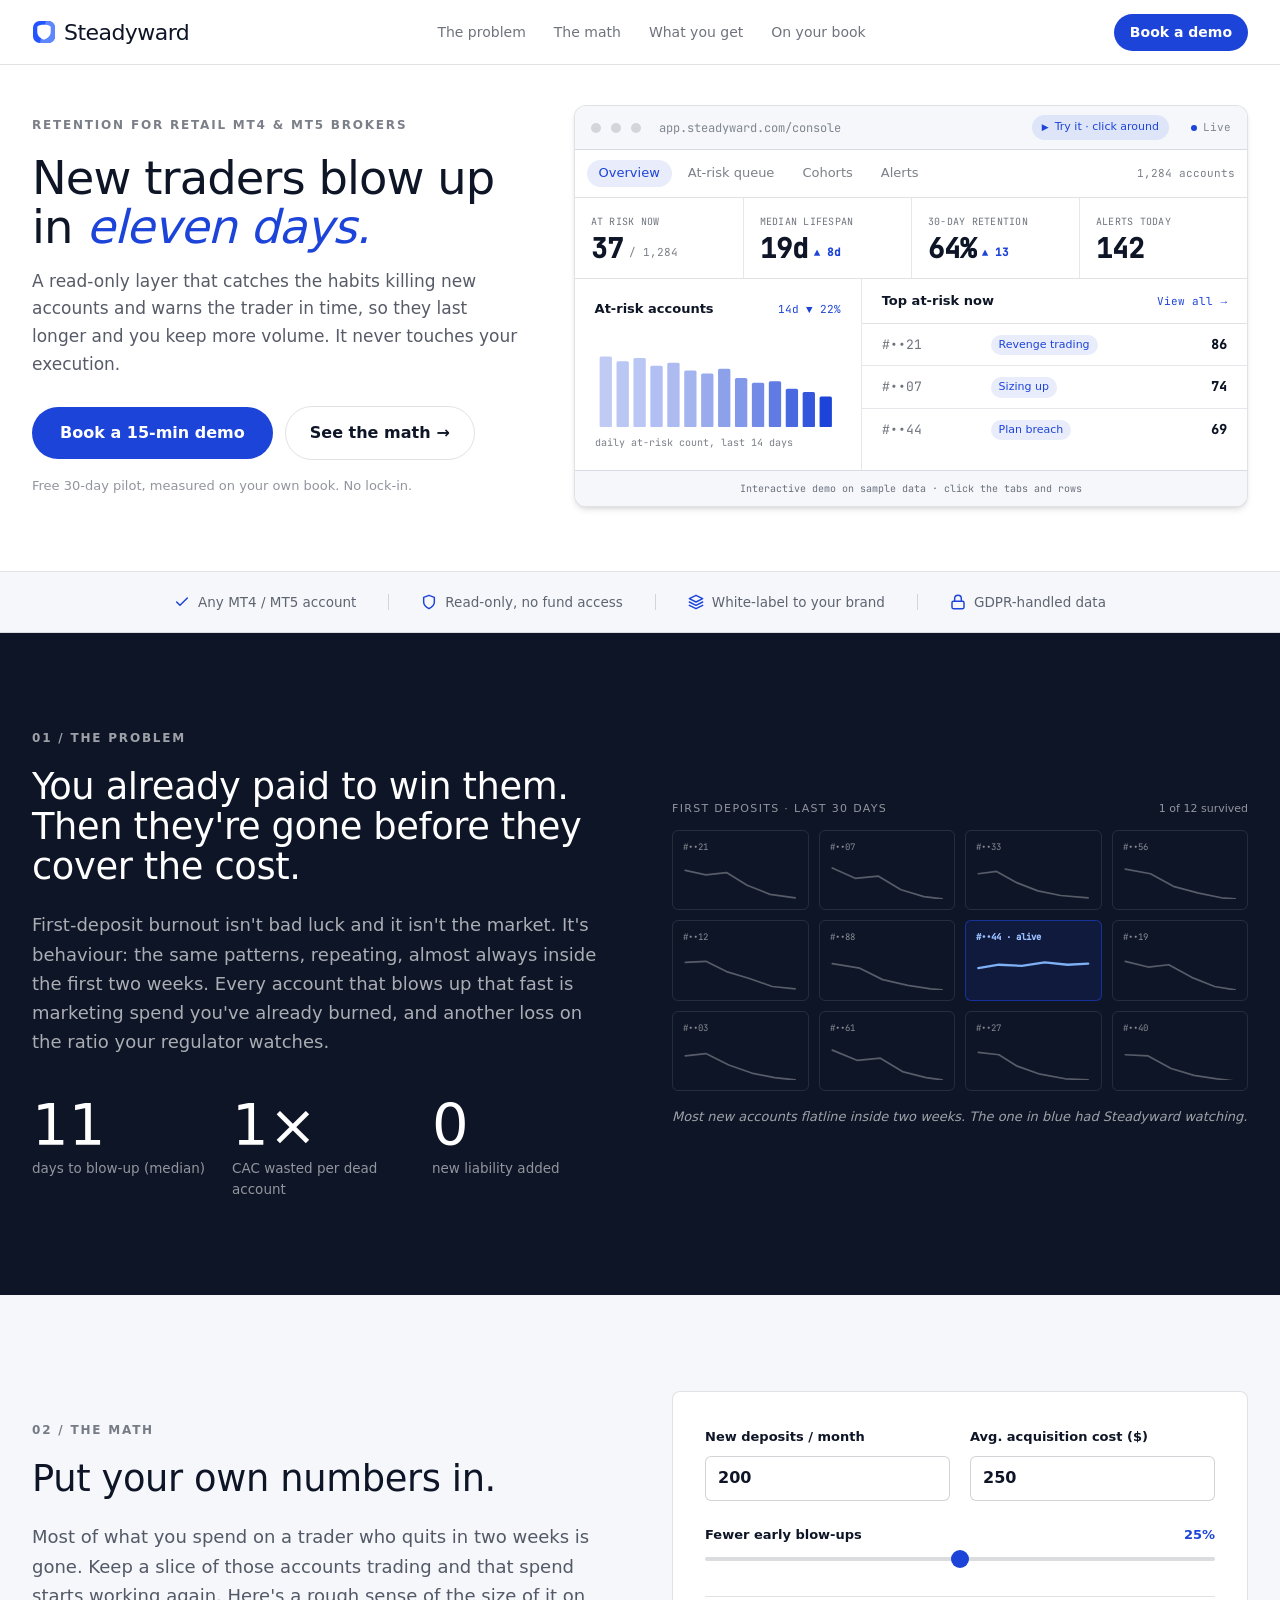
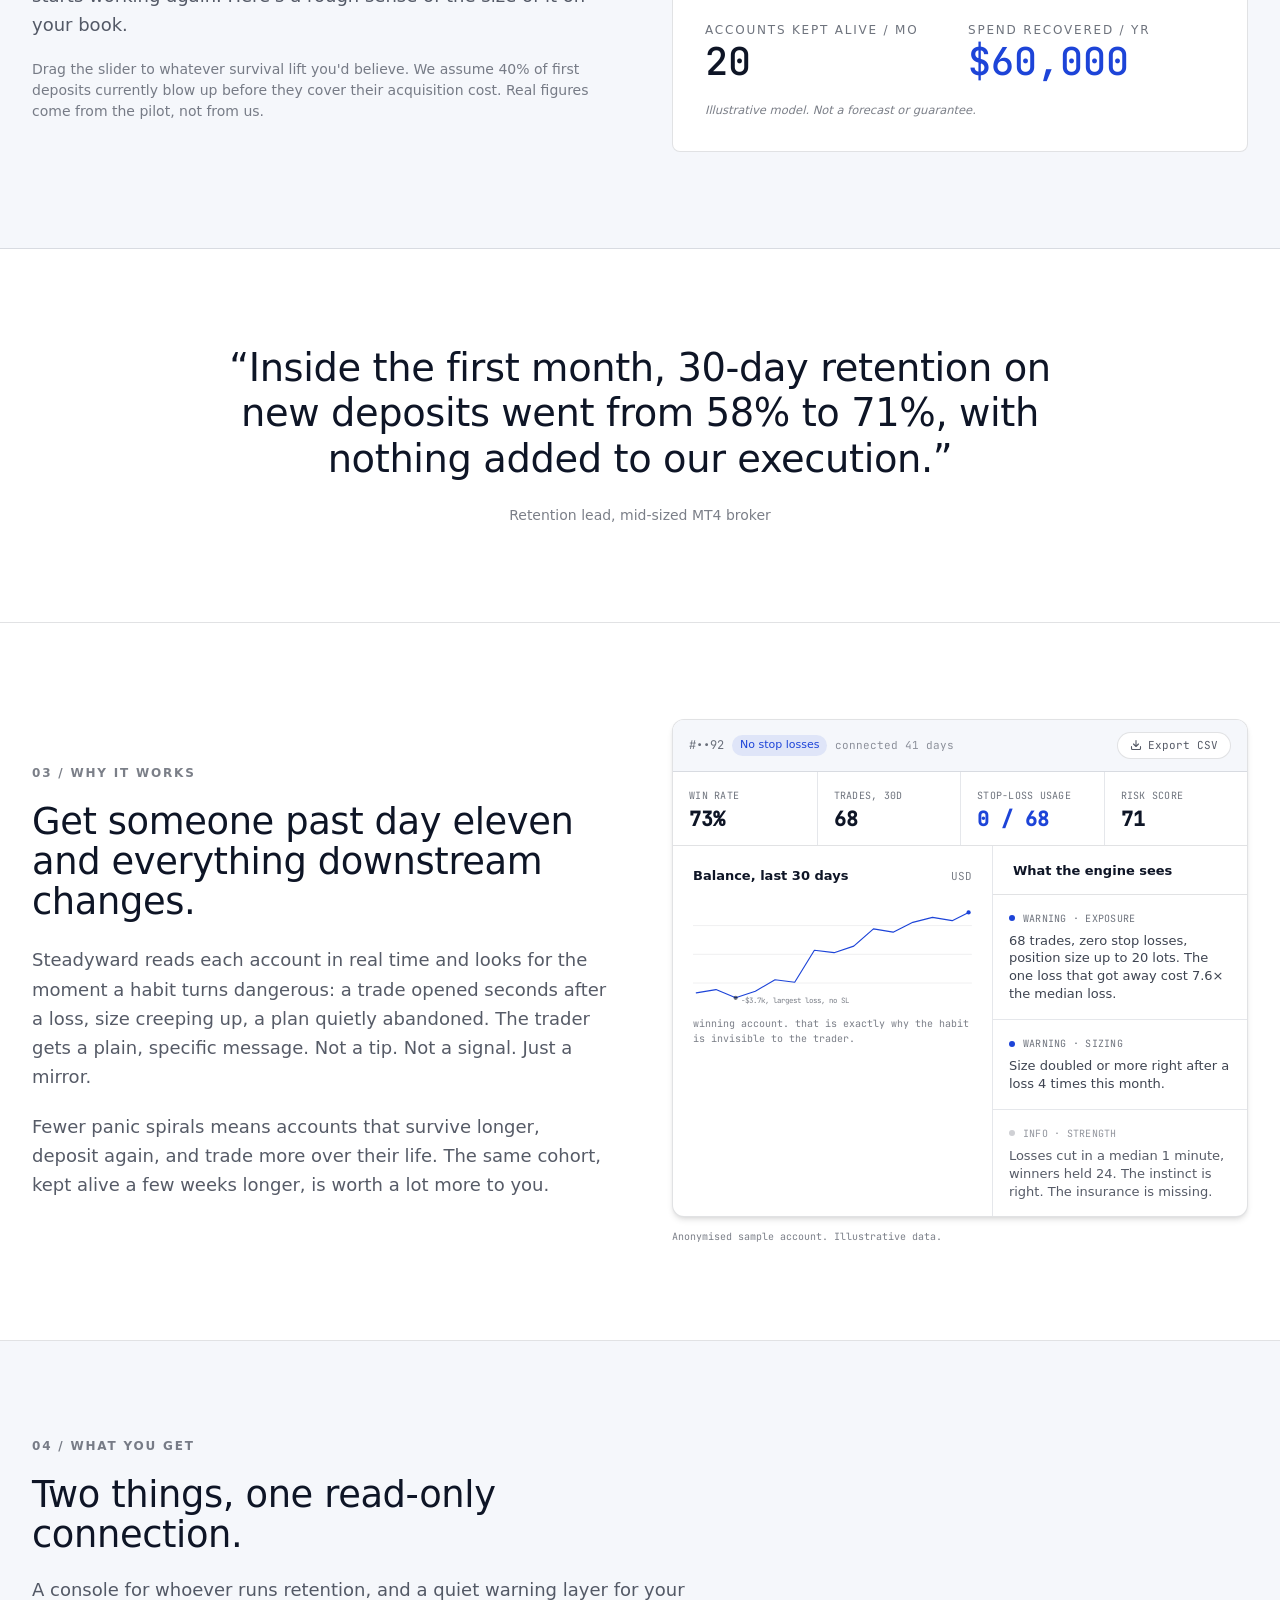
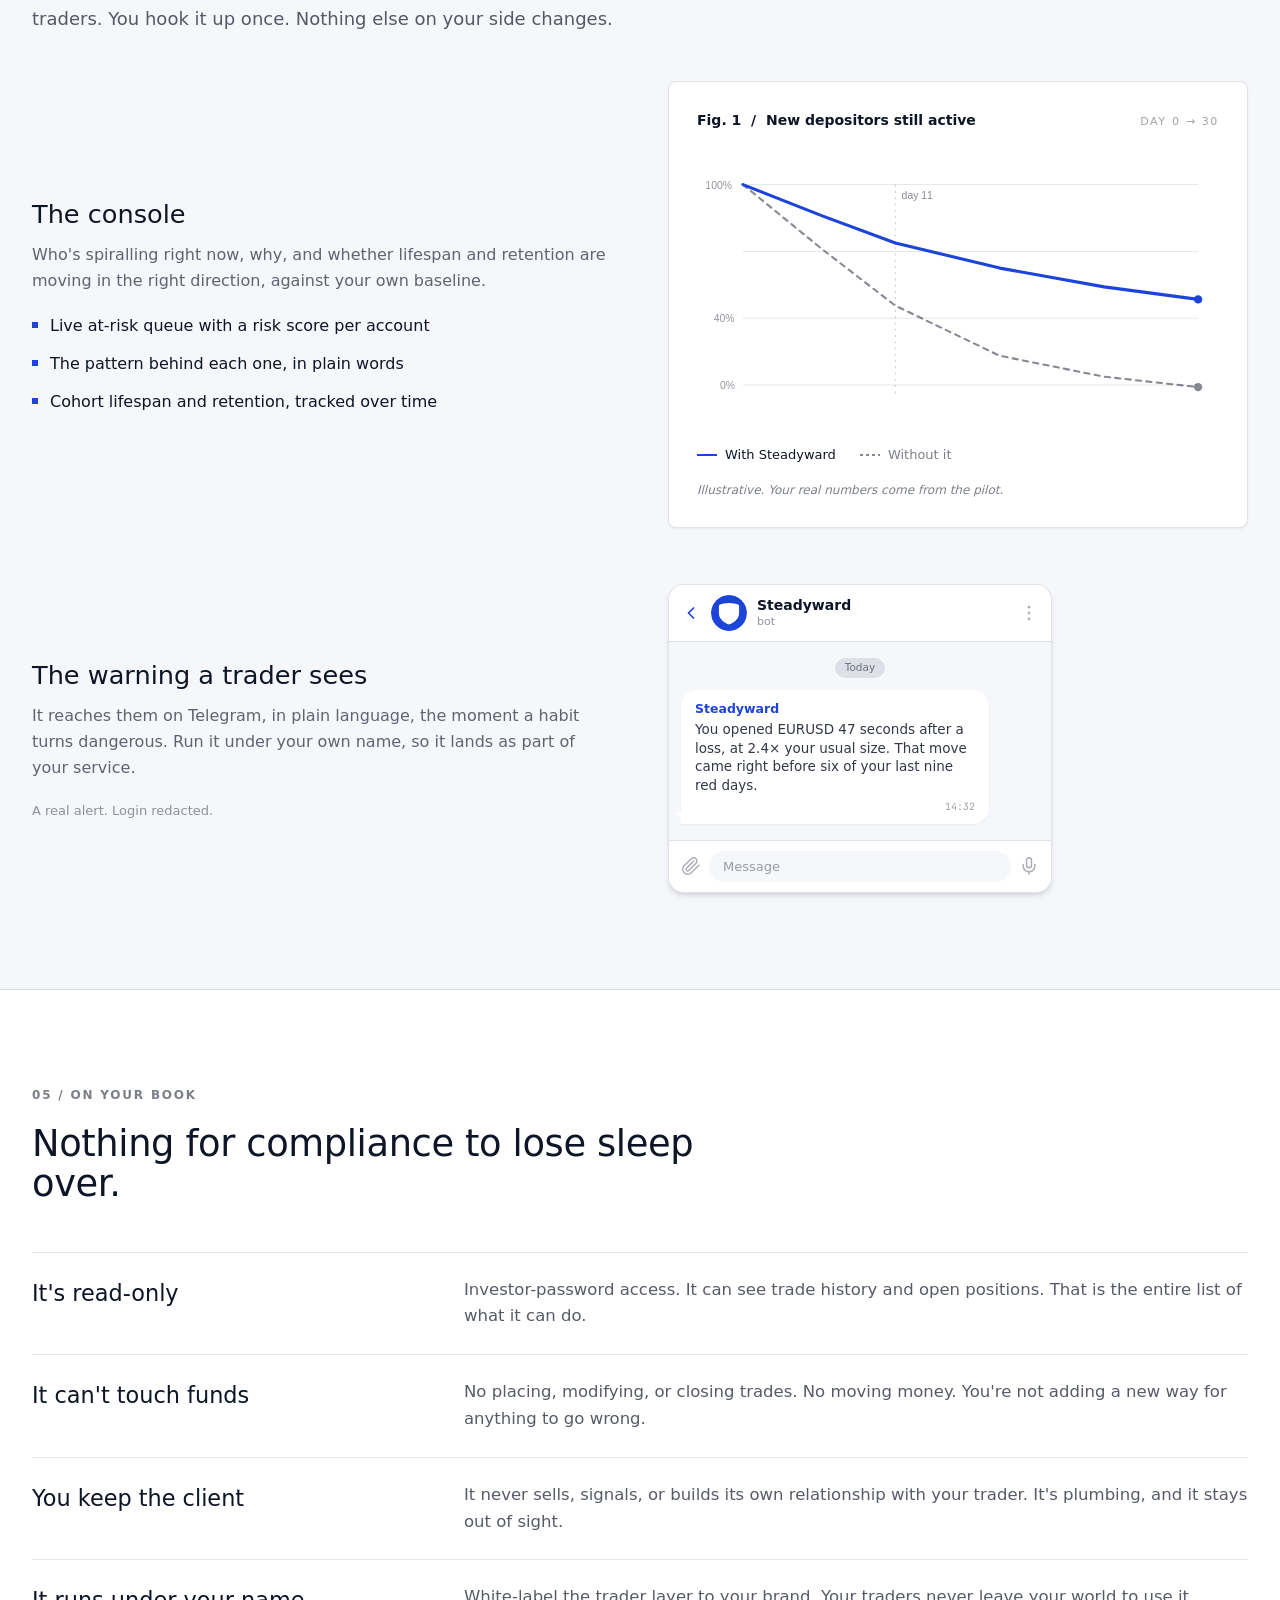
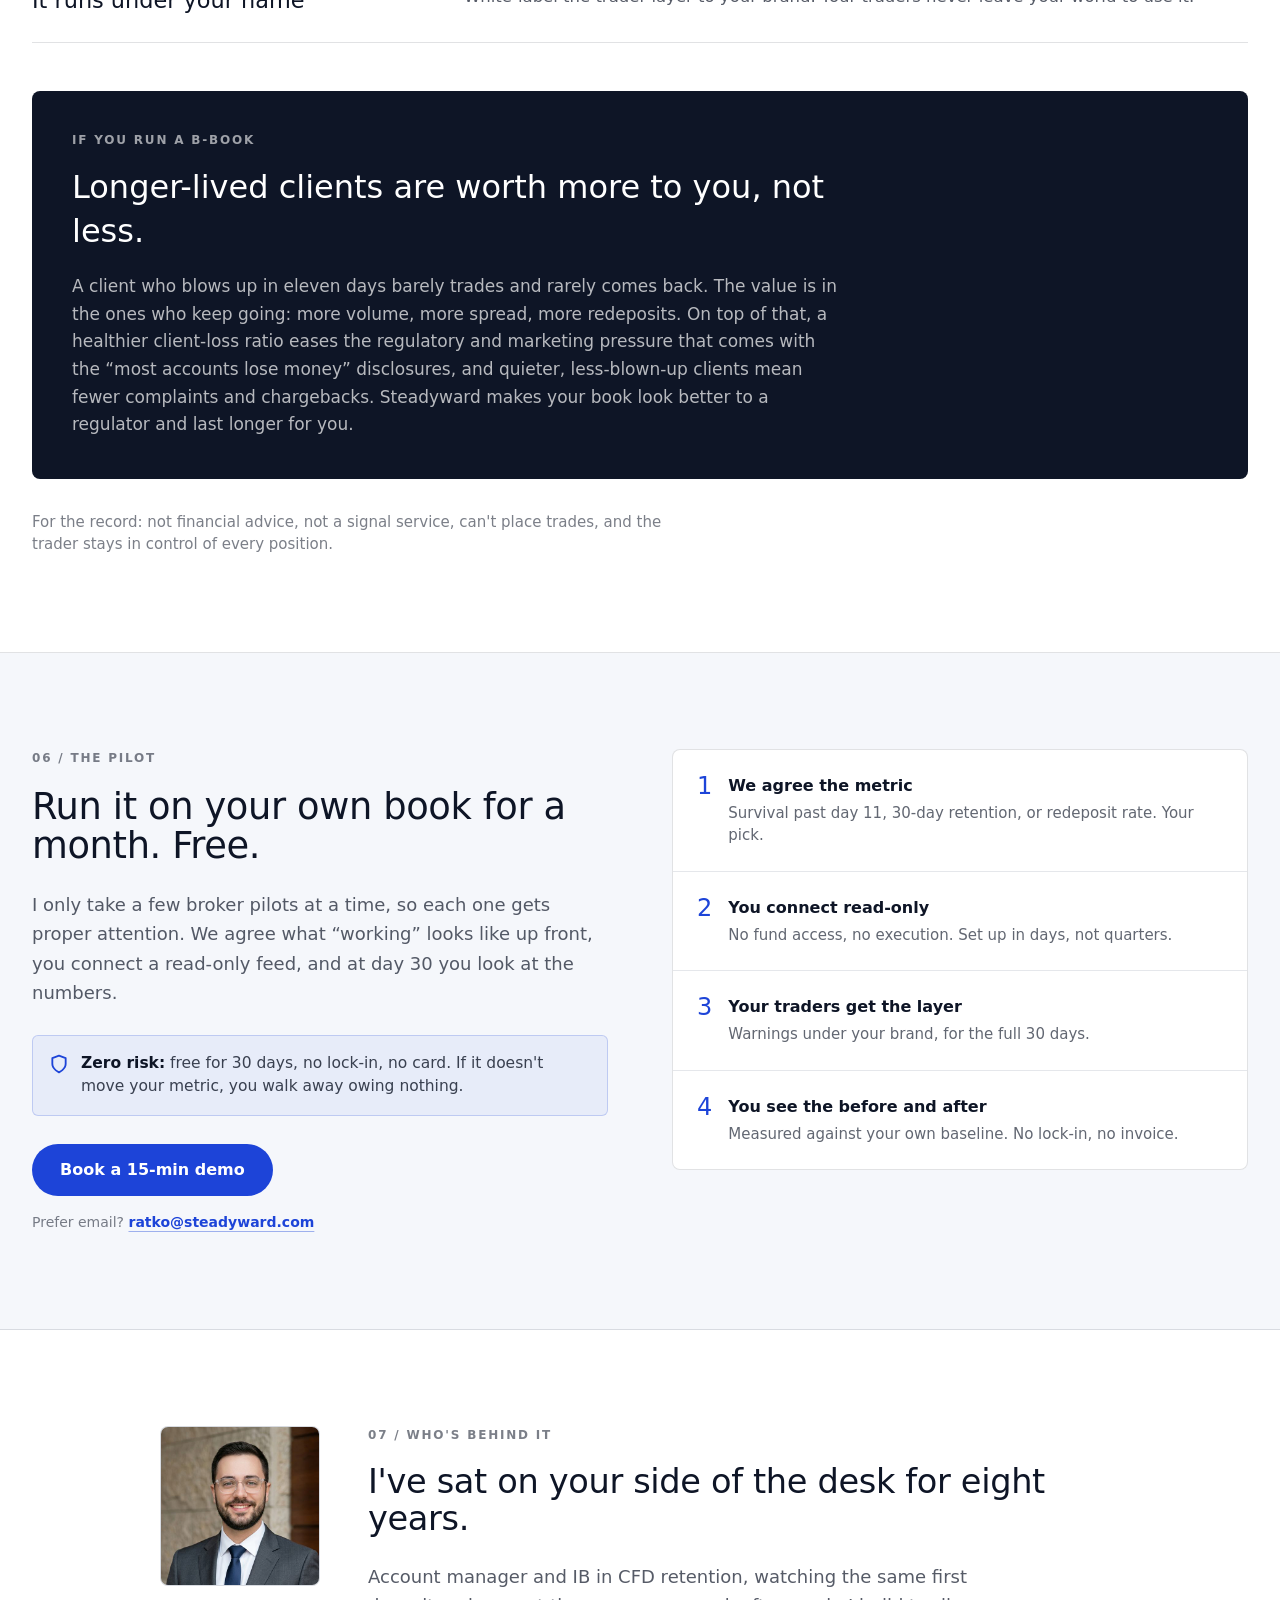
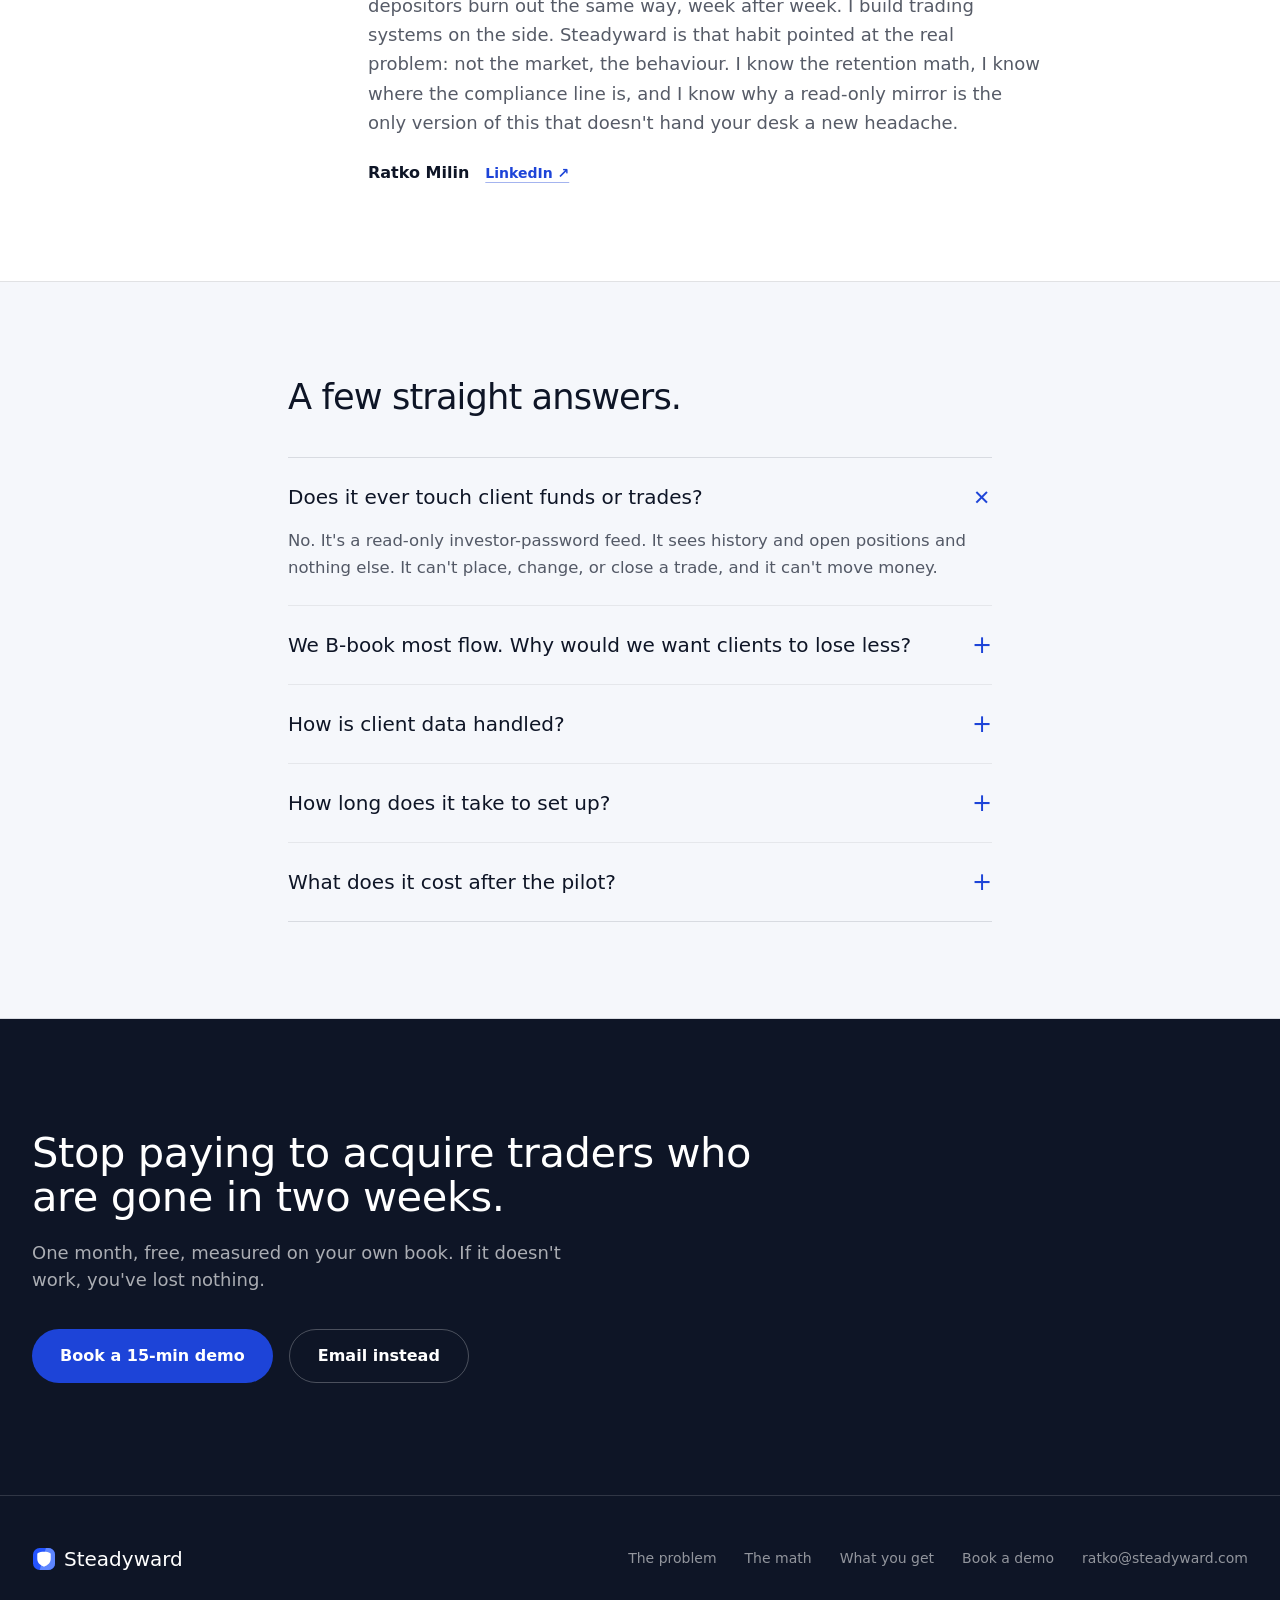
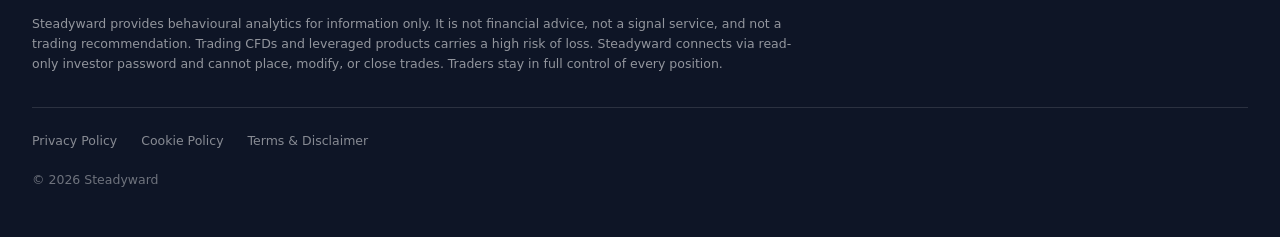
==== commit d01aed24: "Move account view to "Why it works"; swap Fig.1 into "What you get" The single-account view (winning" ====
--- a/index.html
+++ b/index.html
@@ -315,51 +315,8 @@
           </div>
         </div>
 
-        <figure class="reveal border rule rounded-lg p-6 sm:p-7 bg-white">
-          <div class="flex items-baseline justify-between">
-            <figcaption class="text-[14px] font-semibold text-ink">Fig. 1 &nbsp;/&nbsp; New depositors still active</figcaption>
-            <span class="label text-[11px] uppercase text-ink/40">day 0 &rarr; 30</span>
-          </div>
-          <svg viewBox="0 0 500 270" width="500" height="270" class="mt-4 w-full h-auto" role="img" aria-label="Retention over thirty days: a steep decline without Steadyward and a gentler one with it.">
-            <g stroke="#0e1526" stroke-opacity="0.10"><line x1="44" y1="36" x2="480" y2="36"/><line x1="44" y1="100" x2="480" y2="100"/><line x1="44" y1="164" x2="480" y2="164"/><line x1="44" y1="228" x2="480" y2="228"/></g>
-            <g font-family="Inter, sans-serif" font-size="10" fill="#0e1526" fill-opacity="0.45"><text x="8" y="40">100%</text><text x="16" y="168">40%</text><text x="22" y="232">0%</text></g>
-            <line x1="190" y1="36" x2="190" y2="240" stroke="#0e1526" stroke-opacity="0.2" stroke-dasharray="2 4"/>
-            <text x="196" y="50" font-family="Inter, sans-serif" font-size="10" fill="#0e1526" fill-opacity="0.5">day 11</text>
-            <path d="M44 36 L120 98 L190 152 L290 200 L390 220 L480 230" fill="none" stroke="#0e1526" stroke-width="2" stroke-dasharray="5 5" stroke-linecap="round" stroke-opacity="0.5"/>
-            <path d="M44 36 L120 66 L190 92 L290 116 L390 134 L480 146" fill="none" stroke="#1d44d8" stroke-width="3" stroke-linecap="round" stroke-linejoin="round" class="draw-line"/>
-            <circle cx="480" cy="146" r="4" fill="#1d44d8"/><circle cx="480" cy="230" r="4" fill="#0e1526" fill-opacity="0.5"/>
-          </svg>
-          <div class="mt-4 flex flex-wrap gap-x-6 gap-y-2 text-[13px]">
-            <span class="flex items-center gap-2 font-medium text-ink"><span class="h-[2px] w-5 bg-blue"></span>With Steadyward</span>
-            <span class="flex items-center gap-2 text-ink/55"><span class="h-[2px] w-5" style="background-image:repeating-linear-gradient(90deg,rgba(14,21,38,.5) 0 3px,transparent 3px 6px)"></span>Without it</span>
-          </div>
-          <p class="mt-4 text-[12px] text-ink/55 italic">Illustrative. Your real numbers come from the pilot.</p>
-        </figure>
-      </div>
-    </section>
-
-    <!-- ============================ 04 WHAT YOU GET ============================ -->
-    <section id="product" class="border-b rule bg-panel">
-      <div class="max-w-[1400px] mx-auto px-6 sm:px-8 py-16 sm:py-24">
-        <div class="max-w-2xl">
-          <p class="label text-[12px] font-semibold uppercase text-ink/55">04 / What you get</p>
-          <h2 class="mt-5 display text-[1.8rem] sm:text-[2.3rem] leading-[1.08] tracking-[-0.01em] text-ink font-medium">Two things, one read-only connection.</h2>
-          <p class="mt-5 text-[18px] leading-relaxed text-ink/70">A console for whoever runs retention, and a quiet warning layer for your traders. You hook it up once. Nothing else on your side changes.</p>
-        </div>
-
-        <!-- feature 1: the console, paired with the account view -->
-        <div class="mt-12 grid lg:grid-cols-2 gap-10 lg:gap-14 items-center">
-          <div>
-            <h3 class="display text-[1.6rem] text-ink font-medium">The console</h3>
-            <p class="mt-2 text-[16px] text-ink/65 leading-relaxed">Who's spiralling right now, why, and whether lifespan and retention are moving in the right direction, against your own baseline. Open any trader to see the whole story on one screen.</p>
-            <ul class="mt-5 space-y-3.5 text-[16px] text-ink">
-              <li class="flex items-start gap-3"><span class="mt-2 inline-block h-1.5 w-1.5 bg-blue shrink-0"></span> Live at-risk queue with a risk score per account</li>
-              <li class="flex items-start gap-3"><span class="mt-2 inline-block h-1.5 w-1.5 bg-blue shrink-0"></span> The pattern behind each one, in plain words</li>
-              <li class="flex items-start gap-3"><span class="mt-2 inline-block h-1.5 w-1.5 bg-blue shrink-0"></span> Cohort lifespan and retention, plus raw trades on export</li>
-            </ul>
-          </div>
-          <div>
-            <div class="rounded-xl border rule bg-white shadow-md overflow-hidden">
+        <div class="reveal">
+          <div class="rounded-xl border rule bg-white shadow-md overflow-hidden">
             <div class="flex flex-wrap items-center gap-2 px-4 py-3 bg-panel border-b rule">
               <span class="font-mono text-[12px] text-ink/60">#&bull;&bull;92</span>
               <span class="inline-flex rounded-full bg-blue/10 text-blue text-[11px] font-medium px-2 py-0.5">No stop losses</span>
@@ -401,8 +358,53 @@
                 </div>
               </div>
             </div>
-            </div>
-            <p class="mt-3 font-mono text-[10px] text-ink/55">Anonymised sample account. Illustrative data.</p>
+          </div>
+          <p class="mt-3 font-mono text-[10px] text-ink/55">Anonymised sample account. Illustrative data.</p>
+        </div>
+      </div>
+    </section>
+
+    <!-- ============================ 04 WHAT YOU GET ============================ -->
+    <section id="product" class="border-b rule bg-panel">
+      <div class="max-w-[1400px] mx-auto px-6 sm:px-8 py-16 sm:py-24">
+        <div class="max-w-2xl">
+          <p class="label text-[12px] font-semibold uppercase text-ink/55">04 / What you get</p>
+          <h2 class="mt-5 display text-[1.8rem] sm:text-[2.3rem] leading-[1.08] tracking-[-0.01em] text-ink font-medium">Two things, one read-only connection.</h2>
+          <p class="mt-5 text-[18px] leading-relaxed text-ink/70">A console for whoever runs retention, and a quiet warning layer for your traders. You hook it up once. Nothing else on your side changes.</p>
+        </div>
+
+        <!-- feature 1: the console, paired with the retention figure -->
+        <div class="mt-12 grid lg:grid-cols-2 gap-10 lg:gap-14 items-center">
+          <div>
+            <h3 class="display text-[1.6rem] text-ink font-medium">The console</h3>
+            <p class="mt-2 text-[16px] text-ink/65 leading-relaxed">Who's spiralling right now, why, and whether lifespan and retention are moving in the right direction, against your own baseline.</p>
+            <ul class="mt-5 space-y-3.5 text-[16px] text-ink">
+              <li class="flex items-start gap-3"><span class="mt-2 inline-block h-1.5 w-1.5 bg-blue shrink-0"></span> Live at-risk queue with a risk score per account</li>
+              <li class="flex items-start gap-3"><span class="mt-2 inline-block h-1.5 w-1.5 bg-blue shrink-0"></span> The pattern behind each one, in plain words</li>
+              <li class="flex items-start gap-3"><span class="mt-2 inline-block h-1.5 w-1.5 bg-blue shrink-0"></span> Cohort lifespan and retention, tracked over time</li>
+            </ul>
+          </div>
+          <div>
+            <figure class="border rule rounded-lg p-6 sm:p-7 bg-white shadow-sm">
+              <div class="flex items-baseline justify-between">
+                <figcaption class="text-[14px] font-semibold text-ink">Fig. 1 &nbsp;/&nbsp; New depositors still active</figcaption>
+                <span class="label text-[11px] uppercase text-ink/40">day 0 &rarr; 30</span>
+              </div>
+              <svg viewBox="0 0 500 270" width="500" height="270" class="mt-4 w-full h-auto" role="img" aria-label="Retention over thirty days: a steep decline without Steadyward and a gentler one with it.">
+                <g stroke="#0e1526" stroke-opacity="0.10"><line x1="44" y1="36" x2="480" y2="36"/><line x1="44" y1="100" x2="480" y2="100"/><line x1="44" y1="164" x2="480" y2="164"/><line x1="44" y1="228" x2="480" y2="228"/></g>
+                <g font-family="Inter, sans-serif" font-size="10" fill="#0e1526" fill-opacity="0.45"><text x="8" y="40">100%</text><text x="16" y="168">40%</text><text x="22" y="232">0%</text></g>
+                <line x1="190" y1="36" x2="190" y2="240" stroke="#0e1526" stroke-opacity="0.2" stroke-dasharray="2 4"/>
+                <text x="196" y="50" font-family="Inter, sans-serif" font-size="10" fill="#0e1526" fill-opacity="0.5">day 11</text>
+                <path d="M44 36 L120 98 L190 152 L290 200 L390 220 L480 230" fill="none" stroke="#0e1526" stroke-width="2" stroke-dasharray="5 5" stroke-linecap="round" stroke-opacity="0.5"/>
+                <path d="M44 36 L120 66 L190 92 L290 116 L390 134 L480 146" fill="none" stroke="#1d44d8" stroke-width="3" stroke-linecap="round" stroke-linejoin="round" class="draw-line"/>
+                <circle cx="480" cy="146" r="4" fill="#1d44d8"/><circle cx="480" cy="230" r="4" fill="#0e1526" fill-opacity="0.5"/>
+              </svg>
+              <div class="mt-4 flex flex-wrap gap-x-6 gap-y-2 text-[13px]">
+                <span class="flex items-center gap-2 font-medium text-ink"><span class="h-[2px] w-5 bg-blue"></span>With Steadyward</span>
+                <span class="flex items-center gap-2 text-ink/55"><span class="h-[2px] w-5" style="background-image:repeating-linear-gradient(90deg,rgba(14,21,38,.5) 0 3px,transparent 3px 6px)"></span>Without it</span>
+              </div>
+              <p class="mt-4 text-[12px] text-ink/55 italic">Illustrative. Your real numbers come from the pilot.</p>
+            </figure>
           </div>
         </div>
 
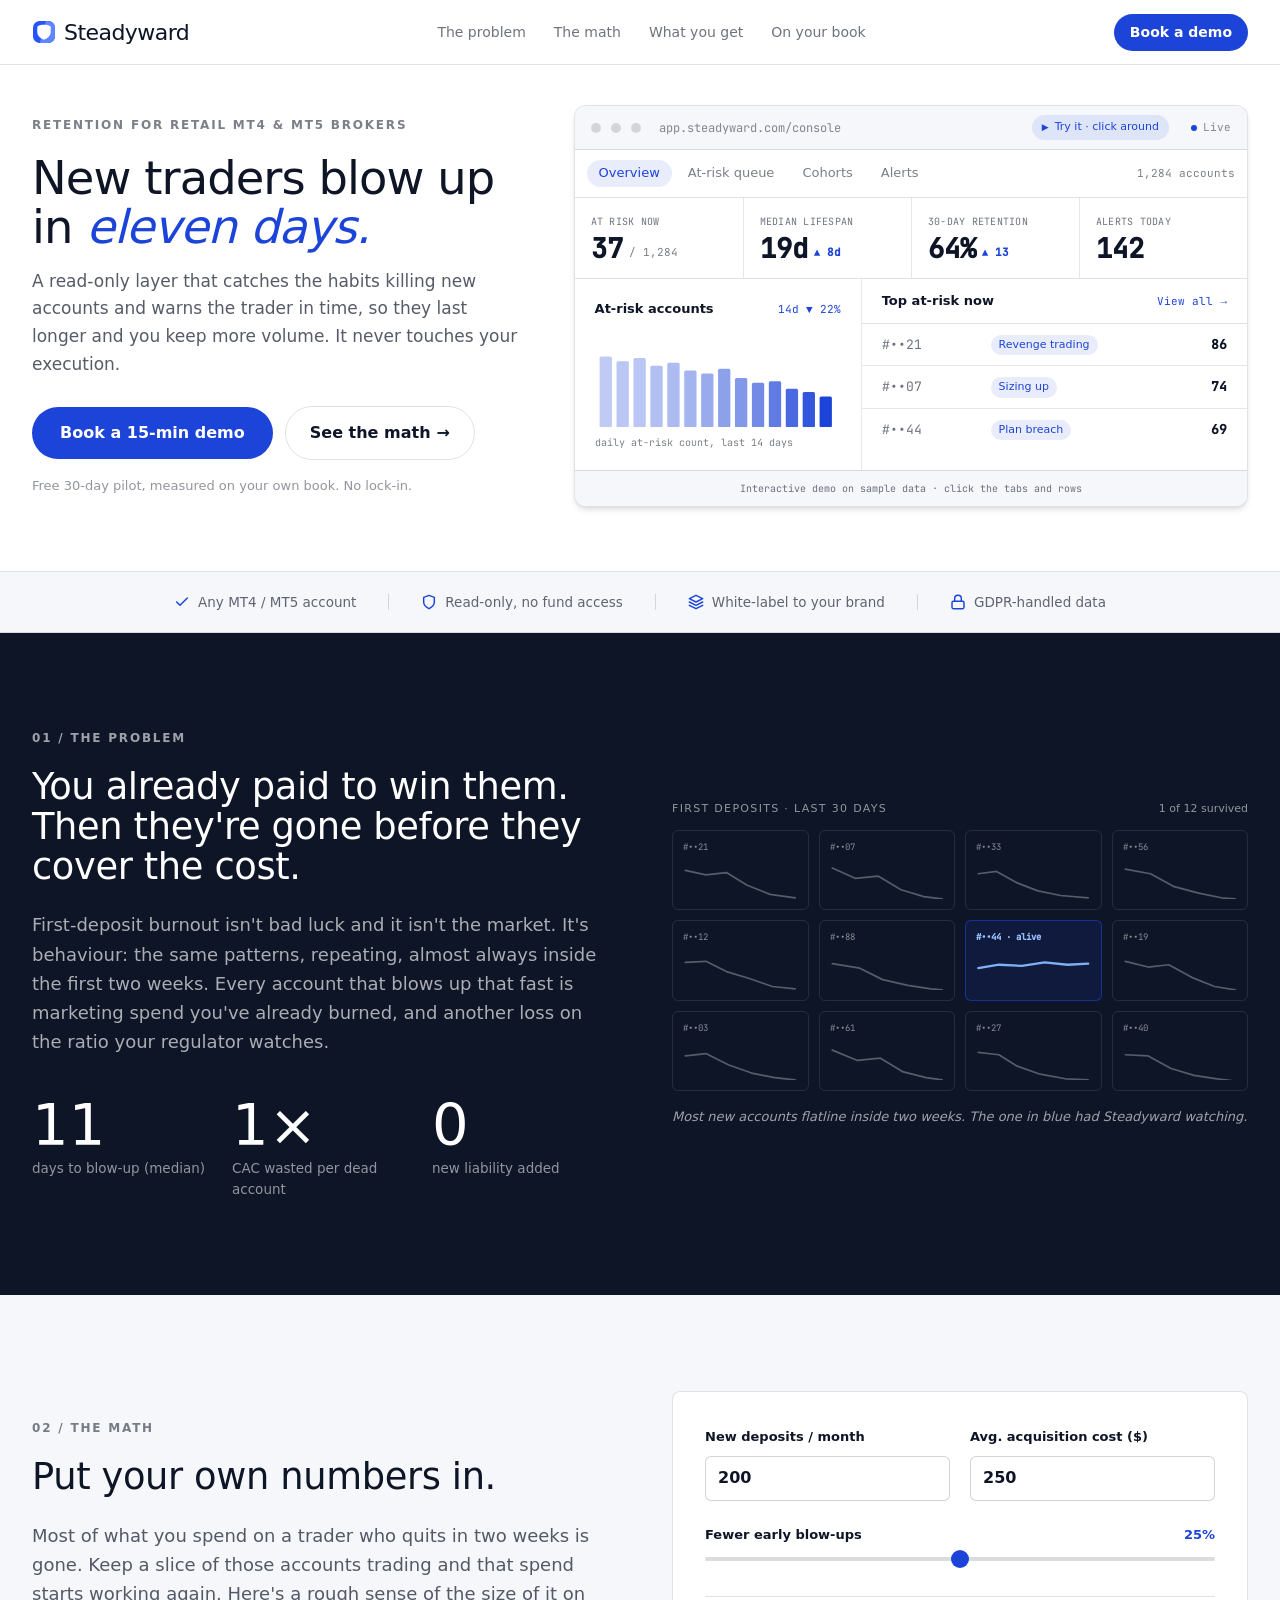
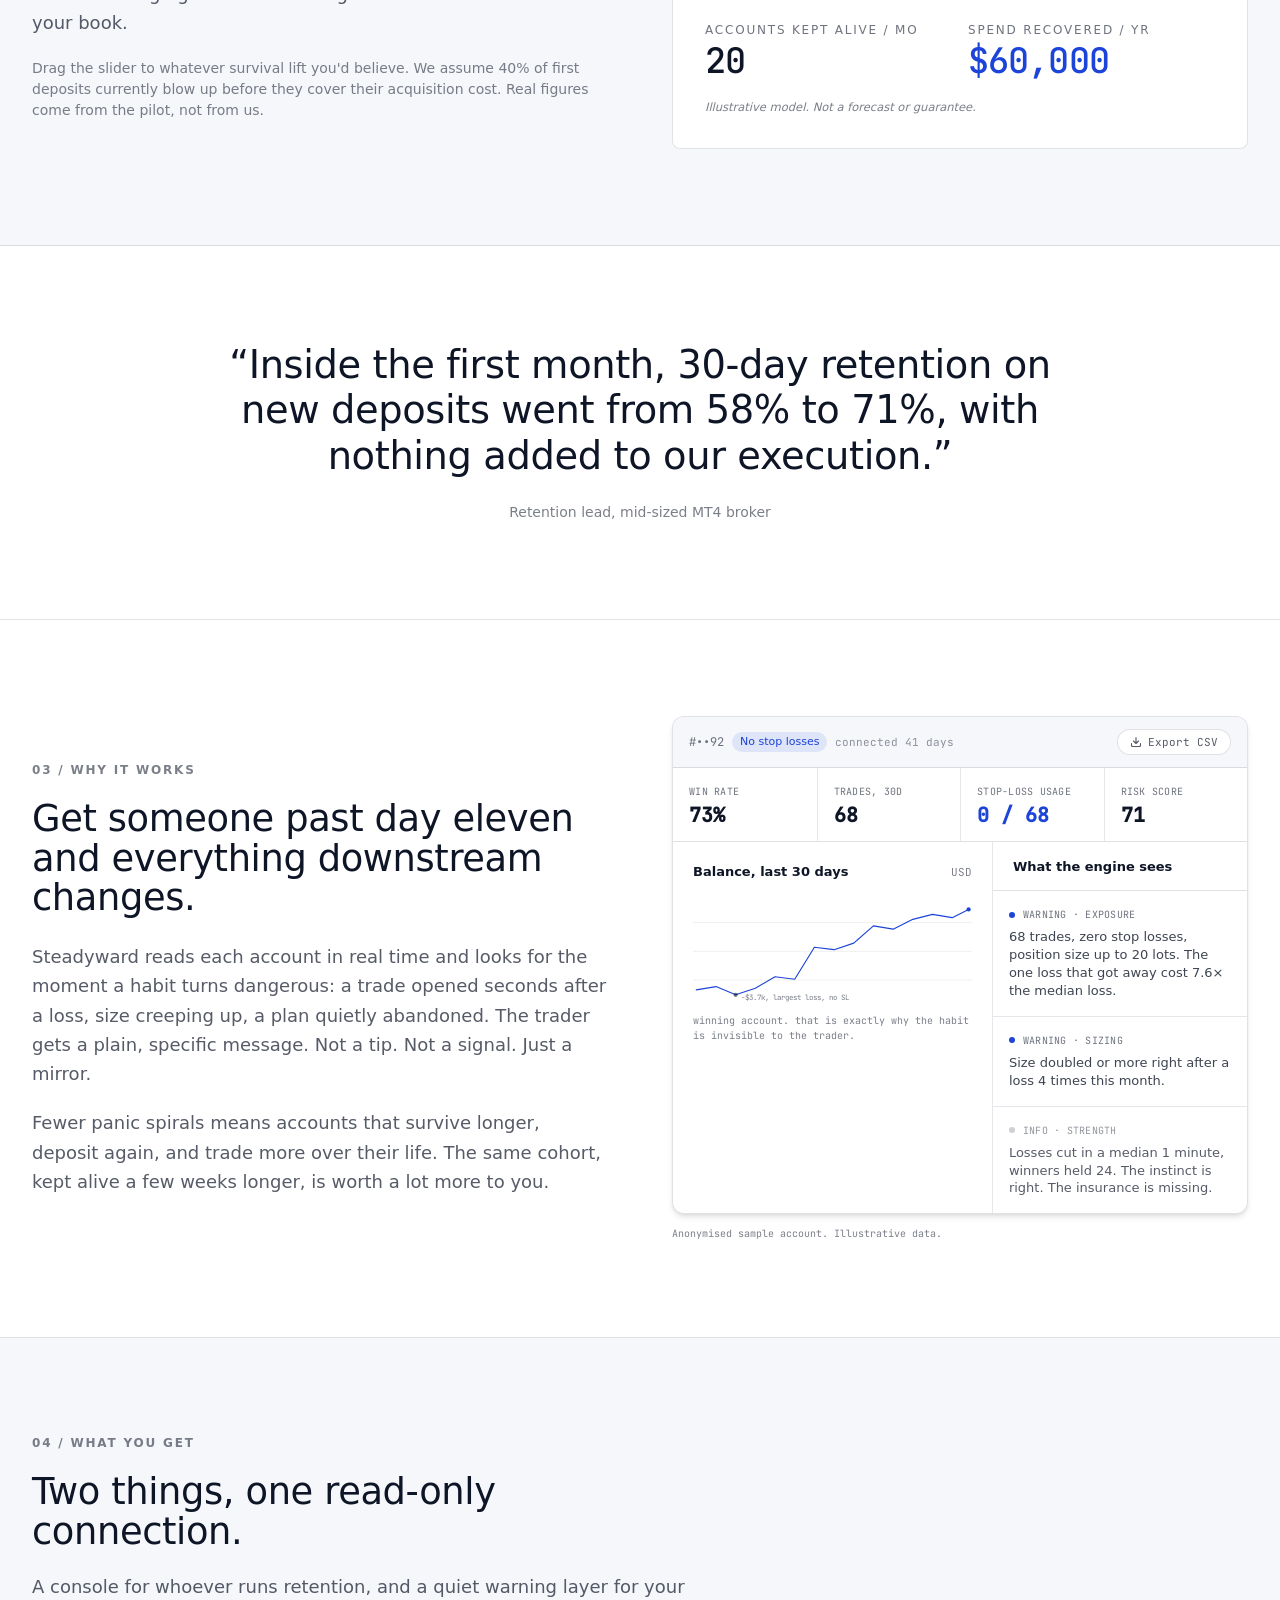
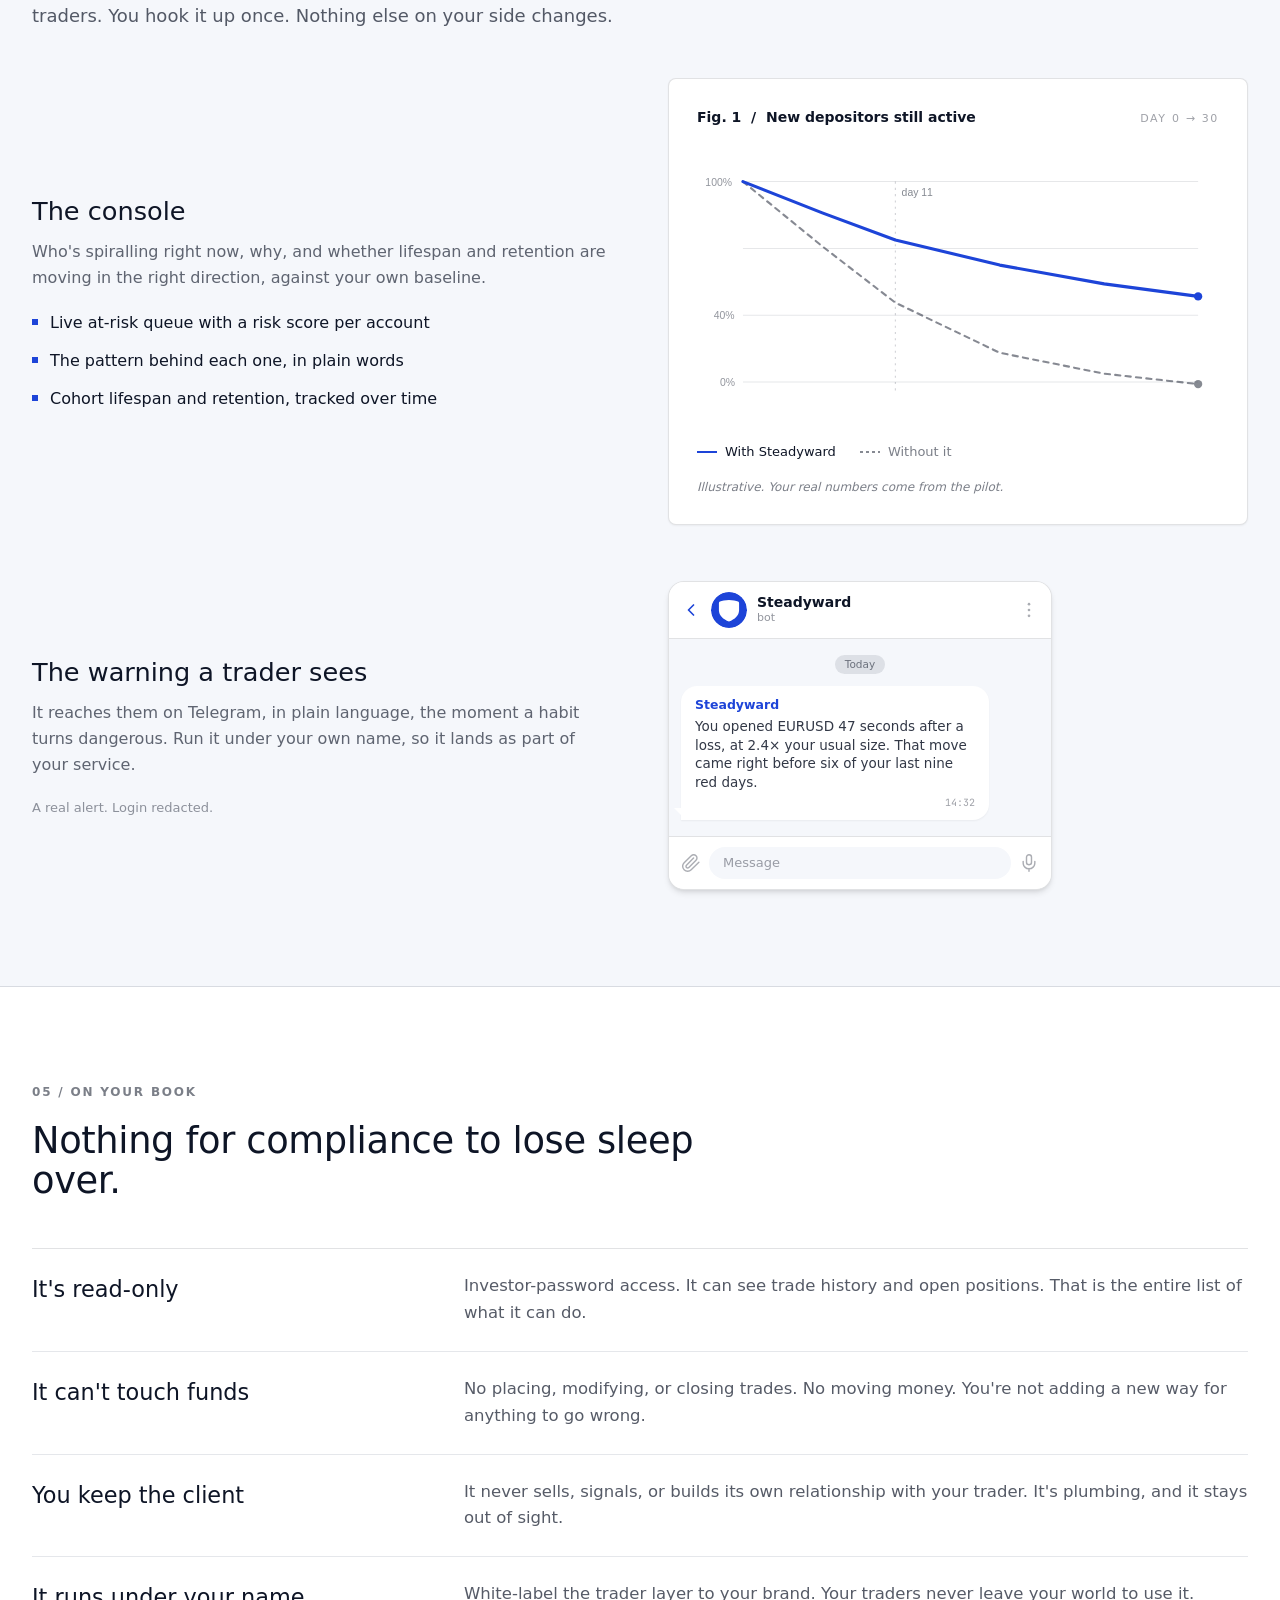
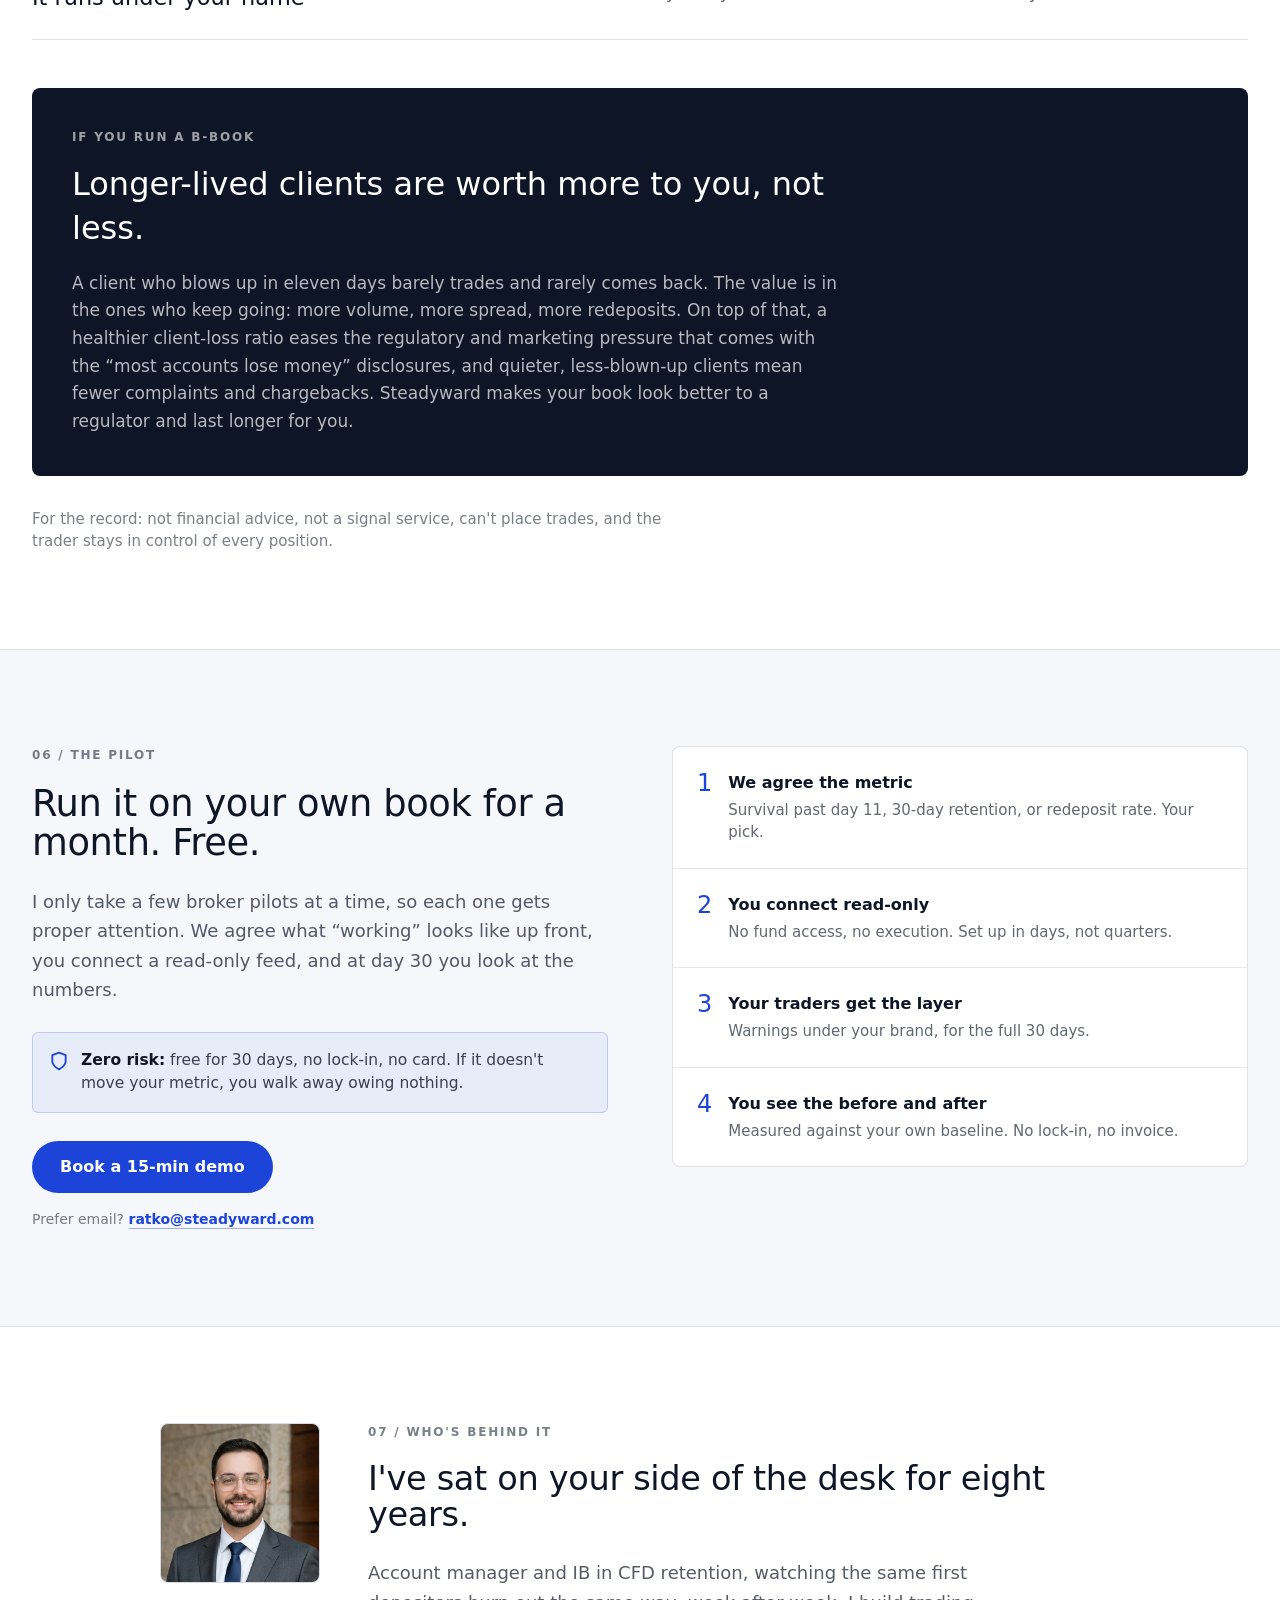
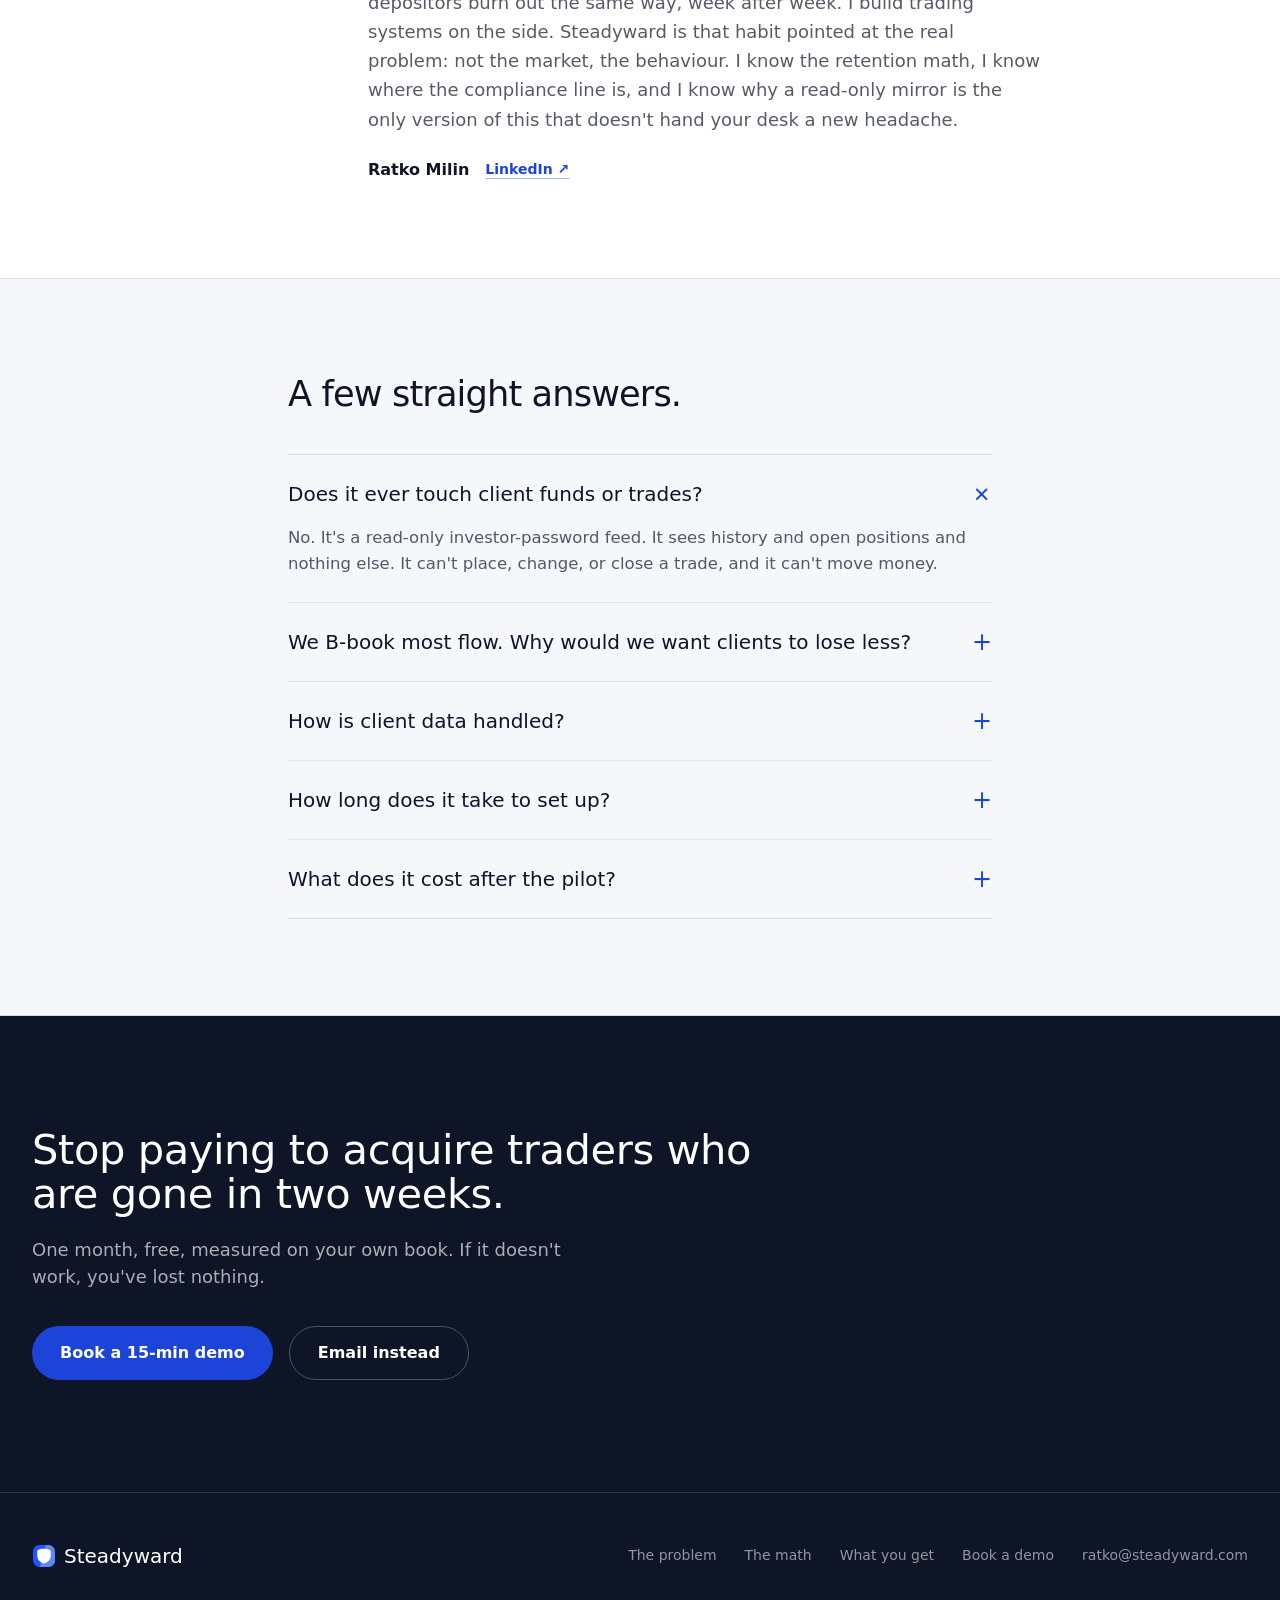
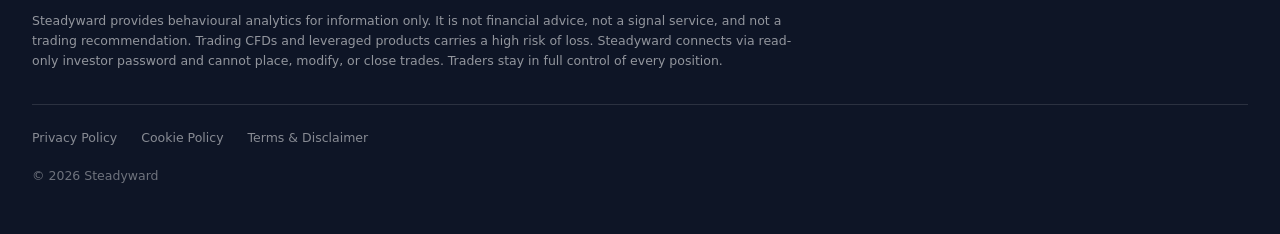
==== commit ab7c5fd4: "Fix iOS invisible chart lines; loosen ROI stat sizing Removed the JS draw-in animation (getTotalLeng" ====
--- a/index.html
+++ b/index.html
@@ -227,7 +227,7 @@
             <div><div class="display text-[3.2rem] sm:text-[3.6rem] leading-none text-white font-medium">0</div><p class="mt-1 text-[13.5px] text-white/55">new liability added</p></div>
           </div>
         </div>
-        <figure><div class="flex items-baseline justify-between mb-3"><span class="text-[11px] uppercase tracking-[.12em] text-white/55">First deposits &middot; last 30 days</span><span class="text-[11px] text-white/55">1 of 12 survived</span></div><div class="grid grid-cols-3 sm:grid-cols-4 gap-2.5"><div class="rounded-md border p-2.5" style="border-color:rgba(255,255,255,.10)"><div class="text-[9px] font-mono text-white/50">#&bull;&bull;21</div><svg viewBox="0 0 100 34" width="100" height="34" preserveAspectRatio="none" class="w-full mt-1.5 h-auto"><path d="M2 9 L20 13 L38 11 L56 22 L76 30 L98 33" fill="none" stroke="rgba(255,255,255,.30)" stroke-width="1.5" stroke-linecap="round" stroke-linejoin="round"/></svg></div><div class="rounded-md border p-2.5" style="border-color:rgba(255,255,255,.10)"><div class="text-[9px] font-mono text-white/50">#&bull;&bull;07</div><svg viewBox="0 0 100 34" width="100" height="34" preserveAspectRatio="none" class="w-full mt-1.5 h-auto"><path d="M2 7 L22 16 L42 14 L62 26 L82 32 L98 34" fill="none" stroke="rgba(255,255,255,.30)" stroke-width="1.5" stroke-linecap="round" stroke-linejoin="round"/></svg></div><div class="rounded-md border p-2.5" style="border-color:rgba(255,255,255,.10)"><div class="text-[9px] font-mono text-white/50">#&bull;&bull;33</div><svg viewBox="0 0 100 34" width="100" height="34" preserveAspectRatio="none" class="w-full mt-1.5 h-auto"><path d="M2 12 L18 10 L36 20 L54 27 L74 31 L98 33" fill="none" stroke="rgba(255,255,255,.30)" stroke-width="1.5" stroke-linecap="round" stroke-linejoin="round"/></svg></div><div class="rounded-md border p-2.5" style="border-color:rgba(255,255,255,.10)"><div class="text-[9px] font-mono text-white/50">#&bull;&bull;56</div><svg viewBox="0 0 100 34" width="100" height="34" preserveAspectRatio="none" class="w-full mt-1.5 h-auto"><path d="M2 8 L24 12 L44 23 L66 29 L86 33 L98 34" fill="none" stroke="rgba(255,255,255,.30)" stroke-width="1.5" stroke-linecap="round" stroke-linejoin="round"/></svg></div><div class="rounded-md border p-2.5" style="border-color:rgba(255,255,255,.10)"><div class="text-[9px] font-mono text-white/50">#&bull;&bull;12</div><svg viewBox="0 0 100 34" width="100" height="34" preserveAspectRatio="none" class="w-full mt-1.5 h-auto"><path d="M2 10 L20 9 L38 18 L58 24 L78 31 L98 33" fill="none" stroke="rgba(255,255,255,.30)" stroke-width="1.5" stroke-linecap="round" stroke-linejoin="round"/></svg></div><div class="rounded-md border p-2.5" style="border-color:rgba(255,255,255,.10)"><div class="text-[9px] font-mono text-white/50">#&bull;&bull;88</div><svg viewBox="0 0 100 34" width="100" height="34" preserveAspectRatio="none" class="w-full mt-1.5 h-auto"><path d="M2 11 L26 15 L46 25 L68 30 L88 33 L98 34" fill="none" stroke="rgba(255,255,255,.30)" stroke-width="1.5" stroke-linecap="round" stroke-linejoin="round"/></svg></div><div class="rounded-md border p-2.5" style="border-color:rgba(29,68,216,.6);background:rgba(29,68,216,.12)"><div class="text-[9px] font-semibold font-mono" style="color:#9bc0ff">#&bull;&bull;44 &middot; alive</div><svg viewBox="0 0 100 34" width="100" height="34" preserveAspectRatio="none" class="w-full mt-1.5 h-auto"><path d="M2 15 L20 12 L40 13 L60 10 L80 12 L98 11" fill="none" stroke="#7fb0f5" stroke-width="2" stroke-linecap="round" stroke-linejoin="round" class="draw-line"/></svg></div><div class="rounded-md border p-2.5" style="border-color:rgba(255,255,255,.10)"><div class="text-[9px] font-mono text-white/50">#&bull;&bull;19</div><svg viewBox="0 0 100 34" width="100" height="34" preserveAspectRatio="none" class="w-full mt-1.5 h-auto"><path d="M2 9 L22 14 L40 12 L60 23 L80 31 L98 34" fill="none" stroke="rgba(255,255,255,.30)" stroke-width="1.5" stroke-linecap="round" stroke-linejoin="round"/></svg></div><div class="rounded-md border p-2.5" style="border-color:rgba(255,255,255,.10)"><div class="text-[9px] font-mono text-white/50">#&bull;&bull;03</div><svg viewBox="0 0 100 34" width="100" height="34" preserveAspectRatio="none" class="w-full mt-1.5 h-auto"><path d="M2 13 L20 11 L40 21 L60 28 L80 32 L98 34" fill="none" stroke="rgba(255,255,255,.30)" stroke-width="1.5" stroke-linecap="round" stroke-linejoin="round"/></svg></div><div class="rounded-md border p-2.5" style="border-color:rgba(255,255,255,.10)"><div class="text-[9px] font-mono text-white/50">#&bull;&bull;61</div><svg viewBox="0 0 100 34" width="100" height="34" preserveAspectRatio="none" class="w-full mt-1.5 h-auto"><path d="M2 8 L24 17 L44 15 L64 27 L84 32 L98 34" fill="none" stroke="rgba(255,255,255,.30)" stroke-width="1.5" stroke-linecap="round" stroke-linejoin="round"/></svg></div><div class="rounded-md border p-2.5" style="border-color:rgba(255,255,255,.10)"><div class="text-[9px] font-mono text-white/50">#&bull;&bull;27</div><svg viewBox="0 0 100 34" width="100" height="34" preserveAspectRatio="none" class="w-full mt-1.5 h-auto"><path d="M2 10 L20 12 L36 22 L56 29 L78 33 L98 34" fill="none" stroke="rgba(255,255,255,.30)" stroke-width="1.5" stroke-linecap="round" stroke-linejoin="round"/></svg></div><div class="rounded-md border p-2.5" style="border-color:rgba(255,255,255,.10)"><div class="text-[9px] font-mono text-white/50">#&bull;&bull;40</div><svg viewBox="0 0 100 34" width="100" height="34" preserveAspectRatio="none" class="w-full mt-1.5 h-auto"><path d="M2 12 L22 13 L42 24 L62 30 L82 33 L98 35" fill="none" stroke="rgba(255,255,255,.30)" stroke-width="1.5" stroke-linecap="round" stroke-linejoin="round"/></svg></div></div><figcaption class="mt-4 text-[13px] italic text-white/60">Most new accounts flatline inside two weeks. The one in blue had Steadyward watching.</figcaption></figure>
+        <figure><div class="flex items-baseline justify-between mb-3"><span class="text-[11px] uppercase tracking-[.12em] text-white/55">First deposits &middot; last 30 days</span><span class="text-[11px] text-white/55">1 of 12 survived</span></div><div class="grid grid-cols-3 sm:grid-cols-4 gap-2.5"><div class="rounded-md border p-2.5" style="border-color:rgba(255,255,255,.10)"><div class="text-[9px] font-mono text-white/50">#&bull;&bull;21</div><svg viewBox="0 0 100 34" width="100" height="34" preserveAspectRatio="none" class="w-full mt-1.5 h-auto"><path d="M2 9 L20 13 L38 11 L56 22 L76 30 L98 33" fill="none" stroke="rgba(255,255,255,.30)" stroke-width="1.5" stroke-linecap="round" stroke-linejoin="round"/></svg></div><div class="rounded-md border p-2.5" style="border-color:rgba(255,255,255,.10)"><div class="text-[9px] font-mono text-white/50">#&bull;&bull;07</div><svg viewBox="0 0 100 34" width="100" height="34" preserveAspectRatio="none" class="w-full mt-1.5 h-auto"><path d="M2 7 L22 16 L42 14 L62 26 L82 32 L98 34" fill="none" stroke="rgba(255,255,255,.30)" stroke-width="1.5" stroke-linecap="round" stroke-linejoin="round"/></svg></div><div class="rounded-md border p-2.5" style="border-color:rgba(255,255,255,.10)"><div class="text-[9px] font-mono text-white/50">#&bull;&bull;33</div><svg viewBox="0 0 100 34" width="100" height="34" preserveAspectRatio="none" class="w-full mt-1.5 h-auto"><path d="M2 12 L18 10 L36 20 L54 27 L74 31 L98 33" fill="none" stroke="rgba(255,255,255,.30)" stroke-width="1.5" stroke-linecap="round" stroke-linejoin="round"/></svg></div><div class="rounded-md border p-2.5" style="border-color:rgba(255,255,255,.10)"><div class="text-[9px] font-mono text-white/50">#&bull;&bull;56</div><svg viewBox="0 0 100 34" width="100" height="34" preserveAspectRatio="none" class="w-full mt-1.5 h-auto"><path d="M2 8 L24 12 L44 23 L66 29 L86 33 L98 34" fill="none" stroke="rgba(255,255,255,.30)" stroke-width="1.5" stroke-linecap="round" stroke-linejoin="round"/></svg></div><div class="rounded-md border p-2.5" style="border-color:rgba(255,255,255,.10)"><div class="text-[9px] font-mono text-white/50">#&bull;&bull;12</div><svg viewBox="0 0 100 34" width="100" height="34" preserveAspectRatio="none" class="w-full mt-1.5 h-auto"><path d="M2 10 L20 9 L38 18 L58 24 L78 31 L98 33" fill="none" stroke="rgba(255,255,255,.30)" stroke-width="1.5" stroke-linecap="round" stroke-linejoin="round"/></svg></div><div class="rounded-md border p-2.5" style="border-color:rgba(255,255,255,.10)"><div class="text-[9px] font-mono text-white/50">#&bull;&bull;88</div><svg viewBox="0 0 100 34" width="100" height="34" preserveAspectRatio="none" class="w-full mt-1.5 h-auto"><path d="M2 11 L26 15 L46 25 L68 30 L88 33 L98 34" fill="none" stroke="rgba(255,255,255,.30)" stroke-width="1.5" stroke-linecap="round" stroke-linejoin="round"/></svg></div><div class="rounded-md border p-2.5" style="border-color:rgba(29,68,216,.6);background:rgba(29,68,216,.12)"><div class="text-[9px] font-semibold font-mono" style="color:#9bc0ff">#&bull;&bull;44 &middot; alive</div><svg viewBox="0 0 100 34" width="100" height="34" preserveAspectRatio="none" class="w-full mt-1.5 h-auto"><path d="M2 15 L20 12 L40 13 L60 10 L80 12 L98 11" fill="none" stroke="#7fb0f5" stroke-width="2" stroke-linecap="round" stroke-linejoin="round"/></svg></div><div class="rounded-md border p-2.5" style="border-color:rgba(255,255,255,.10)"><div class="text-[9px] font-mono text-white/50">#&bull;&bull;19</div><svg viewBox="0 0 100 34" width="100" height="34" preserveAspectRatio="none" class="w-full mt-1.5 h-auto"><path d="M2 9 L22 14 L40 12 L60 23 L80 31 L98 34" fill="none" stroke="rgba(255,255,255,.30)" stroke-width="1.5" stroke-linecap="round" stroke-linejoin="round"/></svg></div><div class="rounded-md border p-2.5" style="border-color:rgba(255,255,255,.10)"><div class="text-[9px] font-mono text-white/50">#&bull;&bull;03</div><svg viewBox="0 0 100 34" width="100" height="34" preserveAspectRatio="none" class="w-full mt-1.5 h-auto"><path d="M2 13 L20 11 L40 21 L60 28 L80 32 L98 34" fill="none" stroke="rgba(255,255,255,.30)" stroke-width="1.5" stroke-linecap="round" stroke-linejoin="round"/></svg></div><div class="rounded-md border p-2.5" style="border-color:rgba(255,255,255,.10)"><div class="text-[9px] font-mono text-white/50">#&bull;&bull;61</div><svg viewBox="0 0 100 34" width="100" height="34" preserveAspectRatio="none" class="w-full mt-1.5 h-auto"><path d="M2 8 L24 17 L44 15 L64 27 L84 32 L98 34" fill="none" stroke="rgba(255,255,255,.30)" stroke-width="1.5" stroke-linecap="round" stroke-linejoin="round"/></svg></div><div class="rounded-md border p-2.5" style="border-color:rgba(255,255,255,.10)"><div class="text-[9px] font-mono text-white/50">#&bull;&bull;27</div><svg viewBox="0 0 100 34" width="100" height="34" preserveAspectRatio="none" class="w-full mt-1.5 h-auto"><path d="M2 10 L20 12 L36 22 L56 29 L78 33 L98 34" fill="none" stroke="rgba(255,255,255,.30)" stroke-width="1.5" stroke-linecap="round" stroke-linejoin="round"/></svg></div><div class="rounded-md border p-2.5" style="border-color:rgba(255,255,255,.10)"><div class="text-[9px] font-mono text-white/50">#&bull;&bull;40</div><svg viewBox="0 0 100 34" width="100" height="34" preserveAspectRatio="none" class="w-full mt-1.5 h-auto"><path d="M2 12 L22 13 L42 24 L62 30 L82 33 L98 35" fill="none" stroke="rgba(255,255,255,.30)" stroke-width="1.5" stroke-linecap="round" stroke-linejoin="round"/></svg></div></div><figcaption class="mt-4 text-[13px] italic text-white/60">Most new accounts flatline inside two weeks. The one in blue had Steadyward watching.</figcaption></figure>
       </div>
     </section>
 
@@ -271,11 +271,11 @@
           <div class="mt-7 pt-6 border-t rule grid grid-cols-2 gap-4">
             <div>
               <div class="text-[12px] label uppercase text-ink/60">Accounts kept alive / mo</div>
-              <div id="saved" class="mt-1 font-mono text-[2.4rem] leading-none text-ink font-medium">20</div>
+              <div id="saved" class="mt-1 font-mono text-[1.9rem] sm:text-[2.2rem] leading-none tracking-tight text-ink font-medium">20</div>
             </div>
             <div>
               <div class="text-[12px] label uppercase text-ink/60">Spend recovered / yr</div>
-              <div id="recovered" class="mt-1 font-mono text-[2.4rem] leading-none text-blue font-medium">$60,000</div>
+              <div id="recovered" class="mt-1 font-mono text-[1.9rem] sm:text-[2.2rem] leading-none tracking-tight text-blue font-medium">$60,000</div>
             </div>
           </div>
           <p class="mt-5 text-[11.5px] text-ink/55 italic">Illustrative model. Not a forecast or guarantee.</p>
@@ -396,7 +396,7 @@
                 <line x1="190" y1="36" x2="190" y2="240" stroke="#0e1526" stroke-opacity="0.2" stroke-dasharray="2 4"/>
                 <text x="196" y="50" font-family="Inter, sans-serif" font-size="10" fill="#0e1526" fill-opacity="0.5">day 11</text>
                 <path d="M44 36 L120 98 L190 152 L290 200 L390 220 L480 230" fill="none" stroke="#0e1526" stroke-width="2" stroke-dasharray="5 5" stroke-linecap="round" stroke-opacity="0.5"/>
-                <path d="M44 36 L120 66 L190 92 L290 116 L390 134 L480 146" fill="none" stroke="#1d44d8" stroke-width="3" stroke-linecap="round" stroke-linejoin="round" class="draw-line"/>
+                <path d="M44 36 L120 66 L190 92 L290 116 L390 134 L480 146" fill="none" stroke="#1d44d8" stroke-width="3" stroke-linecap="round" stroke-linejoin="round"/>
                 <circle cx="480" cy="146" r="4" fill="#1d44d8"/><circle cx="480" cy="230" r="4" fill="#0e1526" fill-opacity="0.5"/>
               </svg>
               <div class="mt-4 flex flex-wrap gap-x-6 gap-y-2 text-[13px]">
--- a/assets/styles.css
+++ b/assets/styles.css
@@ -1 +1 @@
-*,:after,:before{--tw-border-spacing-x:0;--tw-border-spacing-y:0;--tw-translate-x:0;--tw-translate-y:0;--tw-rotate:0;--tw-skew-x:0;--tw-skew-y:0;--tw-scale-x:1;--tw-scale-y:1;--tw-pan-x: ;--tw-pan-y: ;--tw-pinch-zoom: ;--tw-scroll-snap-strictness:proximity;--tw-gradient-from-position: ;--tw-gradient-via-position: ;--tw-gradient-to-position: ;--tw-ordinal: ;--tw-slashed-zero: ;--tw-numeric-figure: ;--tw-numeric-spacing: ;--tw-numeric-fraction: ;--tw-ring-inset: ;--tw-ring-offset-width:0px;--tw-ring-offset-color:#fff;--tw-ring-color:rgba(59,130,246,.5);--tw-ring-offset-shadow:0 0 #0000;--tw-ring-shadow:0 0 #0000;--tw-shadow:0 0 #0000;--tw-shadow-colored:0 0 #0000;--tw-blur: ;--tw-brightness: ;--tw-contrast: ;--tw-grayscale: ;--tw-hue-rotate: ;--tw-invert: ;--tw-saturate: ;--tw-sepia: ;--tw-drop-shadow: ;--tw-backdrop-blur: ;--tw-backdrop-brightness: ;--tw-backdrop-contrast: ;--tw-backdrop-grayscale: ;--tw-backdrop-hue-rotate: ;--tw-backdrop-invert: ;--tw-backdrop-opacity: ;--tw-backdrop-saturate: ;--tw-backdrop-sepia: ;--tw-contain-size: ;--tw-contain-layout: ;--tw-contain-paint: ;--tw-contain-style: }::backdrop{--tw-border-spacing-x:0;--tw-border-spacing-y:0;--tw-translate-x:0;--tw-translate-y:0;--tw-rotate:0;--tw-skew-x:0;--tw-skew-y:0;--tw-scale-x:1;--tw-scale-y:1;--tw-pan-x: ;--tw-pan-y: ;--tw-pinch-zoom: ;--tw-scroll-snap-strictness:proximity;--tw-gradient-from-position: ;--tw-gradient-via-position: ;--tw-gradient-to-position: ;--tw-ordinal: ;--tw-slashed-zero: ;--tw-numeric-figure: ;--tw-numeric-spacing: ;--tw-numeric-fraction: ;--tw-ring-inset: ;--tw-ring-offset-width:0px;--tw-ring-offset-color:#fff;--tw-ring-color:rgba(59,130,246,.5);--tw-ring-offset-shadow:0 0 #0000;--tw-ring-shadow:0 0 #0000;--tw-shadow:0 0 #0000;--tw-shadow-colored:0 0 #0000;--tw-blur: ;--tw-brightness: ;--tw-contrast: ;--tw-grayscale: ;--tw-hue-rotate: ;--tw-invert: ;--tw-saturate: ;--tw-sepia: ;--tw-drop-shadow: ;--tw-backdrop-blur: ;--tw-backdrop-brightness: ;--tw-backdrop-contrast: ;--tw-backdrop-grayscale: ;--tw-backdrop-hue-rotate: ;--tw-backdrop-invert: ;--tw-backdrop-opacity: ;--tw-backdrop-saturate: ;--tw-backdrop-sepia: ;--tw-contain-size: ;--tw-contain-layout: ;--tw-contain-paint: ;--tw-contain-style: }/*! tailwindcss v3.4.19 | MIT License | https://tailwindcss.com*/*,:after,:before{box-sizing:border-box;border:0 solid #e5e7eb}:after,:before{--tw-content:""}:host,html{line-height:1.5;-webkit-text-size-adjust:100%;-moz-tab-size:4;-o-tab-size:4;tab-size:4;font-family:Inter,system-ui,sans-serif;font-feature-settings:normal;font-variation-settings:normal;-webkit-tap-highlight-color:transparent}body{margin:0;line-height:inherit}hr{height:0;color:inherit;border-top-width:1px}abbr:where([title]){-webkit-text-decoration:underline dotted;text-decoration:underline dotted}h1,h2,h3,h4,h5,h6{font-size:inherit;font-weight:inherit}a{color:inherit;text-decoration:inherit}b,strong{font-weight:bolder}code,kbd,pre,samp{font-family:JetBrains Mono,ui-monospace,monospace;font-feature-settings:normal;font-variation-settings:normal;font-size:1em}small{font-size:80%}sub,sup{font-size:75%;line-height:0;position:relative;vertical-align:baseline}sub{bottom:-.25em}sup{top:-.5em}table{text-indent:0;border-color:inherit;border-collapse:collapse}button,input,optgroup,select,textarea{font-family:inherit;font-feature-settings:inherit;font-variation-settings:inherit;font-size:100%;font-weight:inherit;line-height:inherit;letter-spacing:inherit;color:inherit;margin:0;padding:0}button,select{text-transform:none}button,input:where([type=button]),input:where([type=reset]),input:where([type=submit]){-webkit-appearance:button;background-color:transparent;background-image:none}:-moz-focusring{outline:auto}:-moz-ui-invalid{box-shadow:none}progress{vertical-align:baseline}::-webkit-inner-spin-button,::-webkit-outer-spin-button{height:auto}[type=search]{-webkit-appearance:textfield;outline-offset:-2px}::-webkit-search-decoration{-webkit-appearance:none}::-webkit-file-upload-button{-webkit-appearance:button;font:inherit}summary{display:list-item}blockquote,dd,dl,figure,h1,h2,h3,h4,h5,h6,hr,p,pre{margin:0}fieldset{margin:0}fieldset,legend{padding:0}menu,ol,ul{list-style:none;margin:0;padding:0}dialog{padding:0}textarea{resize:vertical}input::-moz-placeholder,textarea::-moz-placeholder{opacity:1;color:#9ca3af}input::placeholder,textarea::placeholder{opacity:1;color:#9ca3af}[role=button],button{cursor:pointer}:disabled{cursor:default}audio,canvas,embed,iframe,img,object,svg,video{display:block;vertical-align:middle}img,video{max-width:100%;height:auto}[hidden]:where(:not([hidden=until-found])){display:none}.invisible{visibility:hidden}.collapse{visibility:collapse}.static{position:static}.relative{position:relative}.sticky{position:sticky}.top-0{top:0}.z-50{z-index:50}.mx-auto{margin-left:auto;margin-right:auto}.mb-0\.5{margin-bottom:.125rem}.mb-1\.5{margin-bottom:.375rem}.mb-3{margin-bottom:.75rem}.ml-1\.5{margin-left:.375rem}.ml-2{margin-left:.5rem}.ml-3{margin-left:.75rem}.ml-auto{margin-left:auto}.mr-1{margin-right:.25rem}.mt-0\.5{margin-top:.125rem}.mt-1{margin-top:.25rem}.mt-1\.5{margin-top:.375rem}.mt-10{margin-top:2.5rem}.mt-12{margin-top:3rem}.mt-14{margin-top:3.5rem}.mt-2{margin-top:.5rem}.mt-2\.5{margin-top:.625rem}.mt-3{margin-top:.75rem}.mt-4{margin-top:1rem}.mt-5{margin-top:1.25rem}.mt-6{margin-top:1.5rem}.mt-7{margin-top:1.75rem}.mt-8{margin-top:2rem}.mt-9{margin-top:2.25rem}.block{display:block}.inline-block{display:inline-block}.flex{display:flex}.inline-flex{display:inline-flex}.table{display:table}.grid{display:grid}.hidden{display:none}.h-1\.5{height:.375rem}.h-11{height:2.75rem}.h-12{height:3rem}.h-16{height:4rem}.h-2\.5{height:.625rem}.h-3{height:.75rem}.h-4{height:1rem}.h-40{height:10rem}.h-5{height:1.25rem}.h-6{height:1.5rem}.h-9{height:2.25rem}.h-\[2px\]{height:2px}.h-auto{height:auto}.max-h-\[420px\]{max-height:420px}.min-h-screen{min-height:100vh}.w-1\.5{width:.375rem}.w-2\.5{width:.625rem}.w-3{width:.75rem}.w-4{width:1rem}.w-40{width:10rem}.w-5{width:1.25rem}.w-6{width:1.5rem}.w-9{width:2.25rem}.w-full{width:100%}.w-px{width:1px}.min-w-0{min-width:0}.min-w-\[440px\]{min-width:440px}.max-w-2xl{max-width:42rem}.max-w-3xl{max-width:48rem}.max-w-4xl{max-width:56rem}.max-w-5xl{max-width:64rem}.max-w-6xl{max-width:72rem}.max-w-\[1400px\]{max-width:1400px}.max-w-\[86\%\]{max-width:86%}.max-w-none{max-width:none}.max-w-sm{max-width:24rem}.max-w-xl{max-width:36rem}.flex-1{flex:1 1 0%}.shrink-0{flex-shrink:0}.border-collapse{border-collapse:collapse}.transform{transform:translate(var(--tw-translate-x),var(--tw-translate-y)) rotate(var(--tw-rotate)) skewX(var(--tw-skew-x)) skewY(var(--tw-skew-y)) scaleX(var(--tw-scale-x)) scaleY(var(--tw-scale-y))}.cursor-pointer{cursor:pointer}.list-none{list-style-type:none}.grid-cols-2{grid-template-columns:repeat(2,minmax(0,1fr))}.grid-cols-3{grid-template-columns:repeat(3,minmax(0,1fr))}.flex-col{flex-direction:column}.flex-wrap{flex-wrap:wrap}.items-start{align-items:flex-start}.items-end{align-items:flex-end}.items-center{align-items:center}.items-baseline{align-items:baseline}.justify-center{justify-content:center}.justify-between{justify-content:space-between}.gap-1{gap:.25rem}.gap-1\.5{gap:.375rem}.gap-10{gap:2.5rem}.gap-12{gap:3rem}.gap-2{gap:.5rem}.gap-2\.5{gap:.625rem}.gap-3{gap:.75rem}.gap-4{gap:1rem}.gap-5{gap:1.25rem}.gap-6{gap:1.5rem}.gap-7{gap:1.75rem}.gap-8{gap:2rem}.gap-x-5{-moz-column-gap:1.25rem;column-gap:1.25rem}.gap-x-6{-moz-column-gap:1.5rem;column-gap:1.5rem}.gap-x-7{-moz-column-gap:1.75rem;column-gap:1.75rem}.gap-x-8{-moz-column-gap:2rem;column-gap:2rem}.gap-y-1{row-gap:.25rem}.gap-y-2{row-gap:.5rem}.gap-y-3{row-gap:.75rem}.space-y-2\.5>:not([hidden])~:not([hidden]){--tw-space-y-reverse:0;margin-top:calc(.625rem*(1 - var(--tw-space-y-reverse)));margin-bottom:calc(.625rem*var(--tw-space-y-reverse))}.space-y-3\.5>:not([hidden])~:not([hidden]){--tw-space-y-reverse:0;margin-top:calc(.875rem*(1 - var(--tw-space-y-reverse)));margin-bottom:calc(.875rem*var(--tw-space-y-reverse))}.space-y-5>:not([hidden])~:not([hidden]){--tw-space-y-reverse:0;margin-top:calc(1.25rem*(1 - var(--tw-space-y-reverse)));margin-bottom:calc(1.25rem*var(--tw-space-y-reverse))}.divide-x>:not([hidden])~:not([hidden]){--tw-divide-x-reverse:0;border-right-width:calc(1px*var(--tw-divide-x-reverse));border-left-width:calc(1px*(1 - var(--tw-divide-x-reverse)))}.divide-y>:not([hidden])~:not([hidden]){--tw-divide-y-reverse:0;border-top-width:calc(1px*(1 - var(--tw-divide-y-reverse)));border-bottom-width:calc(1px*var(--tw-divide-y-reverse))}.overflow-hidden{overflow:hidden}.overflow-x-auto{overflow-x:auto}.overflow-y-auto{overflow-y:auto}.scroll-smooth{scroll-behavior:smooth}.truncate{overflow:hidden;text-overflow:ellipsis}.truncate,.whitespace-nowrap{white-space:nowrap}.rounded-2xl{border-radius:1rem}.rounded-full{border-radius:9999px}.rounded-lg{border-radius:.5rem}.rounded-md{border-radius:.375rem}.rounded-xl{border-radius:.75rem}.rounded-bl-none{border-bottom-left-radius:0}.border{border-width:1px}.border-y{border-top-width:1px}.border-b,.border-y{border-bottom-width:1px}.border-t{border-top-width:1px}.border-blue\/20{border-color:rgba(29,68,216,.2)}.border-white\/25{border-color:hsla(0,0%,100%,.25)}.bg-blue{--tw-bg-opacity:1;background-color:rgb(29 68 216/var(--tw-bg-opacity,1))}.bg-blue\/10{background-color:rgba(29,68,216,.1)}.bg-blue\/\[\.06\]{background-color:rgba(29,68,216,.06)}.bg-ink{--tw-bg-opacity:1;background-color:rgb(14 21 38/var(--tw-bg-opacity,1))}.bg-ink\/10{background-color:rgba(14,21,38,.1)}.bg-ink\/15{background-color:rgba(14,21,38,.15)}.bg-ink\/20{background-color:rgba(14,21,38,.2)}.bg-panel{--tw-bg-opacity:1;background-color:rgb(245 247 251/var(--tw-bg-opacity,1))}.bg-white{--tw-bg-opacity:1;background-color:rgb(255 255 255/var(--tw-bg-opacity,1))}.bg-white\/90{background-color:hsla(0,0%,100%,.9)}.object-cover{-o-object-fit:cover;object-fit:cover}.p-2\.5{padding:.625rem}.p-3\.5{padding:.875rem}.p-4{padding:1rem}.p-5{padding:1.25rem}.p-6{padding:1.5rem}.p-7{padding:1.75rem}.px-2{padding-left:.5rem;padding-right:.5rem}.px-2\.5{padding-left:.625rem;padding-right:.625rem}.px-3{padding-left:.75rem;padding-right:.75rem}.px-3\.5{padding-left:.875rem;padding-right:.875rem}.px-4{padding-left:1rem;padding-right:1rem}.px-5{padding-left:1.25rem;padding-right:1.25rem}.px-6{padding-left:1.5rem;padding-right:1.5rem}.px-7{padding-left:1.75rem;padding-right:1.75rem}.py-0\.5{padding-top:.125rem;padding-bottom:.125rem}.py-1{padding-top:.25rem;padding-bottom:.25rem}.py-1\.5{padding-top:.375rem;padding-bottom:.375rem}.py-10{padding-top:2.5rem;padding-bottom:2.5rem}.py-12{padding-top:3rem;padding-bottom:3rem}.py-16{padding-top:4rem;padding-bottom:4rem}.py-2{padding-top:.5rem;padding-bottom:.5rem}.py-2\.5{padding-top:.625rem;padding-bottom:.625rem}.py-20{padding-top:5rem;padding-bottom:5rem}.py-24{padding-top:6rem;padding-bottom:6rem}.py-3{padding-top:.75rem;padding-bottom:.75rem}.py-3\.5{padding-top:.875rem;padding-bottom:.875rem}.py-4{padding-top:1rem;padding-bottom:1rem}.py-5{padding-top:1.25rem;padding-bottom:1.25rem}.py-6{padding-top:1.5rem;padding-bottom:1.5rem}.pb-12{padding-bottom:3rem}.pb-4{padding-bottom:1rem}.pl-3{padding-left:.75rem}.pr-3{padding-right:.75rem}.pt-6{padding-top:1.5rem}.pt-8{padding-top:2rem}.text-left{text-align:left}.text-center{text-align:center}.text-right{text-align:right}.font-mono{font-family:JetBrains Mono,ui-monospace,monospace}.font-sans{font-family:Inter,system-ui,sans-serif}.text-2xl{font-size:1.5rem;line-height:2rem}.text-\[1\.25rem\]{font-size:1.25rem}.text-\[1\.4rem\]{font-size:1.4rem}.text-\[1\.5rem\]{font-size:1.5rem}.text-\[1\.6rem\]{font-size:1.6rem}.text-\[1\.7rem\]{font-size:1.7rem}.text-\[1\.8rem\]{font-size:1.8rem}.text-\[1\.9rem\]{font-size:1.9rem}.text-\[10\.5px\]{font-size:10.5px}.text-\[10px\]{font-size:10px}.text-\[11\.5px\]{font-size:11.5px}.text-\[11px\]{font-size:11px}.text-\[12\.5px\]{font-size:12.5px}.text-\[12px\]{font-size:12px}.text-\[13\.5px\]{font-size:13.5px}.text-\[13px\]{font-size:13px}.text-\[14px\]{font-size:14px}.text-\[15\.5px\]{font-size:15.5px}.text-\[15px\]{font-size:15px}.text-\[16\.5px\]{font-size:16.5px}.text-\[16px\]{font-size:16px}.text-\[17px\]{font-size:17px}.text-\[18px\]{font-size:18px}.text-\[2\.2rem\]{font-size:2.2rem}.text-\[2\.4rem\]{font-size:2.4rem}.text-\[20px\]{font-size:20px}.text-\[22px\]{font-size:22px}.text-\[2rem\]{font-size:2rem}.text-\[3\.2rem\]{font-size:3.2rem}.text-\[9px\]{font-size:9px}.font-light{font-weight:300}.font-medium{font-weight:500}.font-semibold{font-weight:600}.uppercase{text-transform:uppercase}.italic{font-style:italic}.leading-\[1\.05\]{line-height:1.05}.leading-\[1\.08\]{line-height:1.08}.leading-\[1\.18\]{line-height:1.18}.leading-\[1\.1\]{line-height:1.1}.leading-none{line-height:1}.leading-relaxed{line-height:1.625}.leading-snug{line-height:1.375}.leading-tight{line-height:1.25}.tracking-\[-0\.01em\]{letter-spacing:-.01em}.tracking-\[-0\.02em\]{letter-spacing:-.02em}.tracking-\[\.12em\]{letter-spacing:.12em}.tracking-\[\.15em\]{letter-spacing:.15em}.tracking-tight{letter-spacing:-.025em}.tracking-wide{letter-spacing:.025em}.text-blue{--tw-text-opacity:1;color:rgb(29 68 216/var(--tw-text-opacity,1))}.text-ink{--tw-text-opacity:1;color:rgb(14 21 38/var(--tw-text-opacity,1))}.text-ink\/35{color:rgba(14,21,38,.35)}.text-ink\/40{color:rgba(14,21,38,.4)}.text-ink\/45{color:rgba(14,21,38,.45)}.text-ink\/50{color:rgba(14,21,38,.5)}.text-ink\/55{color:rgba(14,21,38,.55)}.text-ink\/60{color:rgba(14,21,38,.6)}.text-ink\/65{color:rgba(14,21,38,.65)}.text-ink\/70{color:rgba(14,21,38,.7)}.text-ink\/80{color:rgba(14,21,38,.8)}.text-ink\/85{color:rgba(14,21,38,.85)}.text-white{--tw-text-opacity:1;color:rgb(255 255 255/var(--tw-text-opacity,1))}.text-white\/40{color:hsla(0,0%,100%,.4)}.text-white\/50{color:hsla(0,0%,100%,.5)}.text-white\/55{color:hsla(0,0%,100%,.55)}.text-white\/60{color:hsla(0,0%,100%,.6)}.text-white\/65{color:hsla(0,0%,100%,.65)}.text-white\/70{color:hsla(0,0%,100%,.7)}.underline{text-decoration-line:underline}.decoration-blue\/40{text-decoration-color:rgba(29,68,216,.4)}.underline-offset-4{text-underline-offset:4px}.antialiased{-webkit-font-smoothing:antialiased;-moz-osx-font-smoothing:grayscale}.shadow-md{--tw-shadow:0 4px 6px -1px rgba(0,0,0,.1),0 2px 4px -2px rgba(0,0,0,.1);--tw-shadow-colored:0 4px 6px -1px var(--tw-shadow-color),0 2px 4px -2px var(--tw-shadow-color)}.shadow-md,.shadow-sm{box-shadow:var(--tw-ring-offset-shadow,0 0 #0000),var(--tw-ring-shadow,0 0 #0000),var(--tw-shadow)}.shadow-sm{--tw-shadow:0 1px 2px 0 rgba(0,0,0,.05);--tw-shadow-colored:0 1px 2px 0 var(--tw-shadow-color)}.backdrop-blur{--tw-backdrop-blur:blur(8px);-webkit-backdrop-filter:var(--tw-backdrop-blur) var(--tw-backdrop-brightness) var(--tw-backdrop-contrast) var(--tw-backdrop-grayscale) var(--tw-backdrop-hue-rotate) var(--tw-backdrop-invert) var(--tw-backdrop-opacity) var(--tw-backdrop-saturate) var(--tw-backdrop-sepia);backdrop-filter:var(--tw-backdrop-blur) var(--tw-backdrop-brightness) var(--tw-backdrop-contrast) var(--tw-backdrop-grayscale) var(--tw-backdrop-hue-rotate) var(--tw-backdrop-invert) var(--tw-backdrop-opacity) var(--tw-backdrop-saturate) var(--tw-backdrop-sepia)}.transition{transition-property:color,background-color,border-color,text-decoration-color,fill,stroke,opacity,box-shadow,transform,filter,-webkit-backdrop-filter;transition-property:color,background-color,border-color,text-decoration-color,fill,stroke,opacity,box-shadow,transform,filter,backdrop-filter;transition-property:color,background-color,border-color,text-decoration-color,fill,stroke,opacity,box-shadow,transform,filter,backdrop-filter,-webkit-backdrop-filter;transition-timing-function:cubic-bezier(.4,0,.2,1);transition-duration:.15s}.selection\:bg-blue\/15 ::-moz-selection{background-color:rgba(29,68,216,.15)}.selection\:bg-blue\/15 ::selection{background-color:rgba(29,68,216,.15)}.selection\:text-ink ::-moz-selection{--tw-text-opacity:1;color:rgb(14 21 38/var(--tw-text-opacity,1))}.selection\:text-ink ::selection{--tw-text-opacity:1;color:rgb(14 21 38/var(--tw-text-opacity,1))}.selection\:bg-blue\/15::-moz-selection{background-color:rgba(29,68,216,.15)}.selection\:bg-blue\/15::selection{background-color:rgba(29,68,216,.15)}.selection\:text-ink::-moz-selection{--tw-text-opacity:1;color:rgb(14 21 38/var(--tw-text-opacity,1))}.selection\:text-ink::selection{--tw-text-opacity:1;color:rgb(14 21 38/var(--tw-text-opacity,1))}.hover\:bg-ink:hover{--tw-bg-opacity:1;background-color:rgb(14 21 38/var(--tw-bg-opacity,1))}.hover\:bg-panel:hover{--tw-bg-opacity:1;background-color:rgb(245 247 251/var(--tw-bg-opacity,1))}.hover\:bg-white:hover{--tw-bg-opacity:1;background-color:rgb(255 255 255/var(--tw-bg-opacity,1))}.hover\:bg-white\/10:hover{background-color:hsla(0,0%,100%,.1)}.hover\:text-ink:hover{--tw-text-opacity:1;color:rgb(14 21 38/var(--tw-text-opacity,1))}.hover\:text-white:hover{--tw-text-opacity:1;color:rgb(255 255 255/var(--tw-text-opacity,1))}.hover\:underline:hover{text-decoration-line:underline}.hover\:decoration-blue:hover{text-decoration-color:#1d44d8}.group[open] .group-open\:rotate-45{--tw-rotate:45deg;transform:translate(var(--tw-translate-x),var(--tw-translate-y)) rotate(var(--tw-rotate)) skewX(var(--tw-skew-x)) skewY(var(--tw-skew-y)) scaleX(var(--tw-scale-x)) scaleY(var(--tw-scale-y))}@media (min-width:640px){.sm\:block{display:block}.sm\:inline{display:inline}.sm\:inline-flex{display:inline-flex}.sm\:table-cell{display:table-cell}.sm\:grid-cols-2{grid-template-columns:repeat(2,minmax(0,1fr))}.sm\:grid-cols-4{grid-template-columns:repeat(4,minmax(0,1fr))}.sm\:grid-cols-\[1fr\2c 2fr\]{grid-template-columns:1fr 2fr}.sm\:grid-cols-\[auto\2c 1fr\]{grid-template-columns:auto 1fr}.sm\:flex-row{flex-direction:row}.sm\:items-center{align-items:center}.sm\:justify-between{justify-content:space-between}.sm\:gap-10{gap:2.5rem}.sm\:gap-12{gap:3rem}.sm\:p-10{padding:2.5rem}.sm\:p-5{padding:1.25rem}.sm\:p-6{padding:1.5rem}.sm\:p-7{padding:1.75rem}.sm\:p-8{padding:2rem}.sm\:px-8{padding-left:2rem;padding-right:2rem}.sm\:py-16{padding-top:4rem;padding-bottom:4rem}.sm\:py-24{padding-top:6rem;padding-bottom:6rem}.sm\:py-28{padding-top:7rem;padding-bottom:7rem}.sm\:pb-16{padding-bottom:4rem}.sm\:pt-10{padding-top:2.5rem}.sm\:text-\[17px\]{font-size:17px}.sm\:text-\[2\.1rem\]{font-size:2.1rem}.sm\:text-\[2\.2rem\]{font-size:2.2rem}.sm\:text-\[2\.3rem\]{font-size:2.3rem}.sm\:text-\[2\.4rem\]{font-size:2.4rem}.sm\:text-\[2\.55rem\]{font-size:2.55rem}.sm\:text-\[2\.5rem\]{font-size:2.5rem}.sm\:text-\[2\.6rem\]{font-size:2.6rem}.sm\:text-\[2\.8rem\]{font-size:2.8rem}.sm\:text-\[2rem\]{font-size:2rem}.sm\:text-\[3\.6rem\]{font-size:3.6rem}}@media (min-width:768px){.md\:flex{display:flex}.md\:hidden{display:none}.md\:grid-cols-4{grid-template-columns:repeat(4,minmax(0,1fr))}.md\:divide-y-0>:not([hidden])~:not([hidden]){--tw-divide-y-reverse:0;border-top-width:calc(0px*(1 - var(--tw-divide-y-reverse)));border-bottom-width:calc(0px*var(--tw-divide-y-reverse))}}@media (min-width:1024px){.lg\:mx-0{margin-left:0;margin-right:0}.lg\:max-w-xl{max-width:36rem}.lg\:grid-cols-2{grid-template-columns:repeat(2,minmax(0,1fr))}.lg\:grid-cols-\[1\.25fr\2c 1fr\]{grid-template-columns:1.25fr 1fr}.lg\:grid-cols-\[1fr\2c 1\.35fr\]{grid-template-columns:1fr 1.35fr}.lg\:grid-cols-\[minmax\(0\2c 0\.9fr\)\2c minmax\(0\2c 1\.25fr\)\]{grid-template-columns:minmax(0,.9fr) minmax(0,1.25fr)}.lg\:items-center{align-items:center}.lg\:gap-14{gap:3.5rem}.lg\:gap-16{gap:4rem}.lg\:divide-x>:not([hidden])~:not([hidden]){--tw-divide-x-reverse:0;border-right-width:calc(1px*var(--tw-divide-x-reverse));border-left-width:calc(1px*(1 - var(--tw-divide-x-reverse)))}.lg\:divide-y-0>:not([hidden])~:not([hidden]){--tw-divide-y-reverse:0;border-top-width:calc(0px*(1 - var(--tw-divide-y-reverse)));border-bottom-width:calc(0px*var(--tw-divide-y-reverse))}.lg\:text-\[2\.9rem\]{font-size:2.9rem}}+*,:after,:before{--tw-border-spacing-x:0;--tw-border-spacing-y:0;--tw-translate-x:0;--tw-translate-y:0;--tw-rotate:0;--tw-skew-x:0;--tw-skew-y:0;--tw-scale-x:1;--tw-scale-y:1;--tw-pan-x: ;--tw-pan-y: ;--tw-pinch-zoom: ;--tw-scroll-snap-strictness:proximity;--tw-gradient-from-position: ;--tw-gradient-via-position: ;--tw-gradient-to-position: ;--tw-ordinal: ;--tw-slashed-zero: ;--tw-numeric-figure: ;--tw-numeric-spacing: ;--tw-numeric-fraction: ;--tw-ring-inset: ;--tw-ring-offset-width:0px;--tw-ring-offset-color:#fff;--tw-ring-color:rgba(59,130,246,.5);--tw-ring-offset-shadow:0 0 #0000;--tw-ring-shadow:0 0 #0000;--tw-shadow:0 0 #0000;--tw-shadow-colored:0 0 #0000;--tw-blur: ;--tw-brightness: ;--tw-contrast: ;--tw-grayscale: ;--tw-hue-rotate: ;--tw-invert: ;--tw-saturate: ;--tw-sepia: ;--tw-drop-shadow: ;--tw-backdrop-blur: ;--tw-backdrop-brightness: ;--tw-backdrop-contrast: ;--tw-backdrop-grayscale: ;--tw-backdrop-hue-rotate: ;--tw-backdrop-invert: ;--tw-backdrop-opacity: ;--tw-backdrop-saturate: ;--tw-backdrop-sepia: ;--tw-contain-size: ;--tw-contain-layout: ;--tw-contain-paint: ;--tw-contain-style: }::backdrop{--tw-border-spacing-x:0;--tw-border-spacing-y:0;--tw-translate-x:0;--tw-translate-y:0;--tw-rotate:0;--tw-skew-x:0;--tw-skew-y:0;--tw-scale-x:1;--tw-scale-y:1;--tw-pan-x: ;--tw-pan-y: ;--tw-pinch-zoom: ;--tw-scroll-snap-strictness:proximity;--tw-gradient-from-position: ;--tw-gradient-via-position: ;--tw-gradient-to-position: ;--tw-ordinal: ;--tw-slashed-zero: ;--tw-numeric-figure: ;--tw-numeric-spacing: ;--tw-numeric-fraction: ;--tw-ring-inset: ;--tw-ring-offset-width:0px;--tw-ring-offset-color:#fff;--tw-ring-color:rgba(59,130,246,.5);--tw-ring-offset-shadow:0 0 #0000;--tw-ring-shadow:0 0 #0000;--tw-shadow:0 0 #0000;--tw-shadow-colored:0 0 #0000;--tw-blur: ;--tw-brightness: ;--tw-contrast: ;--tw-grayscale: ;--tw-hue-rotate: ;--tw-invert: ;--tw-saturate: ;--tw-sepia: ;--tw-drop-shadow: ;--tw-backdrop-blur: ;--tw-backdrop-brightness: ;--tw-backdrop-contrast: ;--tw-backdrop-grayscale: ;--tw-backdrop-hue-rotate: ;--tw-backdrop-invert: ;--tw-backdrop-opacity: ;--tw-backdrop-saturate: ;--tw-backdrop-sepia: ;--tw-contain-size: ;--tw-contain-layout: ;--tw-contain-paint: ;--tw-contain-style: }/*! tailwindcss v3.4.19 | MIT License | https://tailwindcss.com*/*,:after,:before{box-sizing:border-box;border:0 solid #e5e7eb}:after,:before{--tw-content:""}:host,html{line-height:1.5;-webkit-text-size-adjust:100%;-moz-tab-size:4;-o-tab-size:4;tab-size:4;font-family:Inter,system-ui,sans-serif;font-feature-settings:normal;font-variation-settings:normal;-webkit-tap-highlight-color:transparent}body{margin:0;line-height:inherit}hr{height:0;color:inherit;border-top-width:1px}abbr:where([title]){-webkit-text-decoration:underline dotted;text-decoration:underline dotted}h1,h2,h3,h4,h5,h6{font-size:inherit;font-weight:inherit}a{color:inherit;text-decoration:inherit}b,strong{font-weight:bolder}code,kbd,pre,samp{font-family:JetBrains Mono,ui-monospace,monospace;font-feature-settings:normal;font-variation-settings:normal;font-size:1em}small{font-size:80%}sub,sup{font-size:75%;line-height:0;position:relative;vertical-align:baseline}sub{bottom:-.25em}sup{top:-.5em}table{text-indent:0;border-color:inherit;border-collapse:collapse}button,input,optgroup,select,textarea{font-family:inherit;font-feature-settings:inherit;font-variation-settings:inherit;font-size:100%;font-weight:inherit;line-height:inherit;letter-spacing:inherit;color:inherit;margin:0;padding:0}button,select{text-transform:none}button,input:where([type=button]),input:where([type=reset]),input:where([type=submit]){-webkit-appearance:button;background-color:transparent;background-image:none}:-moz-focusring{outline:auto}:-moz-ui-invalid{box-shadow:none}progress{vertical-align:baseline}::-webkit-inner-spin-button,::-webkit-outer-spin-button{height:auto}[type=search]{-webkit-appearance:textfield;outline-offset:-2px}::-webkit-search-decoration{-webkit-appearance:none}::-webkit-file-upload-button{-webkit-appearance:button;font:inherit}summary{display:list-item}blockquote,dd,dl,figure,h1,h2,h3,h4,h5,h6,hr,p,pre{margin:0}fieldset{margin:0}fieldset,legend{padding:0}menu,ol,ul{list-style:none;margin:0;padding:0}dialog{padding:0}textarea{resize:vertical}input::-moz-placeholder,textarea::-moz-placeholder{opacity:1;color:#9ca3af}input::placeholder,textarea::placeholder{opacity:1;color:#9ca3af}[role=button],button{cursor:pointer}:disabled{cursor:default}audio,canvas,embed,iframe,img,object,svg,video{display:block;vertical-align:middle}img,video{max-width:100%;height:auto}[hidden]:where(:not([hidden=until-found])){display:none}.invisible{visibility:hidden}.collapse{visibility:collapse}.static{position:static}.relative{position:relative}.sticky{position:sticky}.top-0{top:0}.z-50{z-index:50}.mx-auto{margin-left:auto;margin-right:auto}.mb-0\.5{margin-bottom:.125rem}.mb-1\.5{margin-bottom:.375rem}.mb-3{margin-bottom:.75rem}.ml-1\.5{margin-left:.375rem}.ml-2{margin-left:.5rem}.ml-3{margin-left:.75rem}.ml-auto{margin-left:auto}.mr-1{margin-right:.25rem}.mt-0\.5{margin-top:.125rem}.mt-1{margin-top:.25rem}.mt-1\.5{margin-top:.375rem}.mt-10{margin-top:2.5rem}.mt-12{margin-top:3rem}.mt-14{margin-top:3.5rem}.mt-2{margin-top:.5rem}.mt-2\.5{margin-top:.625rem}.mt-3{margin-top:.75rem}.mt-4{margin-top:1rem}.mt-5{margin-top:1.25rem}.mt-6{margin-top:1.5rem}.mt-7{margin-top:1.75rem}.mt-8{margin-top:2rem}.mt-9{margin-top:2.25rem}.block{display:block}.inline-block{display:inline-block}.flex{display:flex}.inline-flex{display:inline-flex}.table{display:table}.grid{display:grid}.hidden{display:none}.h-1\.5{height:.375rem}.h-11{height:2.75rem}.h-12{height:3rem}.h-16{height:4rem}.h-2\.5{height:.625rem}.h-3{height:.75rem}.h-4{height:1rem}.h-40{height:10rem}.h-5{height:1.25rem}.h-6{height:1.5rem}.h-9{height:2.25rem}.h-\[2px\]{height:2px}.h-auto{height:auto}.max-h-\[420px\]{max-height:420px}.min-h-screen{min-height:100vh}.w-1\.5{width:.375rem}.w-2\.5{width:.625rem}.w-3{width:.75rem}.w-4{width:1rem}.w-40{width:10rem}.w-5{width:1.25rem}.w-6{width:1.5rem}.w-9{width:2.25rem}.w-full{width:100%}.w-px{width:1px}.min-w-0{min-width:0}.min-w-\[440px\]{min-width:440px}.max-w-2xl{max-width:42rem}.max-w-3xl{max-width:48rem}.max-w-4xl{max-width:56rem}.max-w-5xl{max-width:64rem}.max-w-6xl{max-width:72rem}.max-w-\[1400px\]{max-width:1400px}.max-w-\[86\%\]{max-width:86%}.max-w-none{max-width:none}.max-w-sm{max-width:24rem}.max-w-xl{max-width:36rem}.flex-1{flex:1 1 0%}.shrink-0{flex-shrink:0}.border-collapse{border-collapse:collapse}.transform{transform:translate(var(--tw-translate-x),var(--tw-translate-y)) rotate(var(--tw-rotate)) skewX(var(--tw-skew-x)) skewY(var(--tw-skew-y)) scaleX(var(--tw-scale-x)) scaleY(var(--tw-scale-y))}.cursor-pointer{cursor:pointer}.list-none{list-style-type:none}.grid-cols-2{grid-template-columns:repeat(2,minmax(0,1fr))}.grid-cols-3{grid-template-columns:repeat(3,minmax(0,1fr))}.flex-col{flex-direction:column}.flex-wrap{flex-wrap:wrap}.items-start{align-items:flex-start}.items-end{align-items:flex-end}.items-center{align-items:center}.items-baseline{align-items:baseline}.justify-center{justify-content:center}.justify-between{justify-content:space-between}.gap-1{gap:.25rem}.gap-1\.5{gap:.375rem}.gap-10{gap:2.5rem}.gap-12{gap:3rem}.gap-2{gap:.5rem}.gap-2\.5{gap:.625rem}.gap-3{gap:.75rem}.gap-4{gap:1rem}.gap-5{gap:1.25rem}.gap-6{gap:1.5rem}.gap-7{gap:1.75rem}.gap-8{gap:2rem}.gap-x-5{-moz-column-gap:1.25rem;column-gap:1.25rem}.gap-x-6{-moz-column-gap:1.5rem;column-gap:1.5rem}.gap-x-7{-moz-column-gap:1.75rem;column-gap:1.75rem}.gap-x-8{-moz-column-gap:2rem;column-gap:2rem}.gap-y-1{row-gap:.25rem}.gap-y-2{row-gap:.5rem}.gap-y-3{row-gap:.75rem}.space-y-2\.5>:not([hidden])~:not([hidden]){--tw-space-y-reverse:0;margin-top:calc(.625rem*(1 - var(--tw-space-y-reverse)));margin-bottom:calc(.625rem*var(--tw-space-y-reverse))}.space-y-3\.5>:not([hidden])~:not([hidden]){--tw-space-y-reverse:0;margin-top:calc(.875rem*(1 - var(--tw-space-y-reverse)));margin-bottom:calc(.875rem*var(--tw-space-y-reverse))}.space-y-5>:not([hidden])~:not([hidden]){--tw-space-y-reverse:0;margin-top:calc(1.25rem*(1 - var(--tw-space-y-reverse)));margin-bottom:calc(1.25rem*var(--tw-space-y-reverse))}.divide-x>:not([hidden])~:not([hidden]){--tw-divide-x-reverse:0;border-right-width:calc(1px*var(--tw-divide-x-reverse));border-left-width:calc(1px*(1 - var(--tw-divide-x-reverse)))}.divide-y>:not([hidden])~:not([hidden]){--tw-divide-y-reverse:0;border-top-width:calc(1px*(1 - var(--tw-divide-y-reverse)));border-bottom-width:calc(1px*var(--tw-divide-y-reverse))}.overflow-hidden{overflow:hidden}.overflow-x-auto{overflow-x:auto}.overflow-y-auto{overflow-y:auto}.scroll-smooth{scroll-behavior:smooth}.truncate{overflow:hidden;text-overflow:ellipsis}.truncate,.whitespace-nowrap{white-space:nowrap}.rounded-2xl{border-radius:1rem}.rounded-full{border-radius:9999px}.rounded-lg{border-radius:.5rem}.rounded-md{border-radius:.375rem}.rounded-xl{border-radius:.75rem}.rounded-bl-none{border-bottom-left-radius:0}.border{border-width:1px}.border-y{border-top-width:1px}.border-b,.border-y{border-bottom-width:1px}.border-t{border-top-width:1px}.border-blue\/20{border-color:rgba(29,68,216,.2)}.border-white\/25{border-color:hsla(0,0%,100%,.25)}.bg-blue{--tw-bg-opacity:1;background-color:rgb(29 68 216/var(--tw-bg-opacity,1))}.bg-blue\/10{background-color:rgba(29,68,216,.1)}.bg-blue\/\[\.06\]{background-color:rgba(29,68,216,.06)}.bg-ink{--tw-bg-opacity:1;background-color:rgb(14 21 38/var(--tw-bg-opacity,1))}.bg-ink\/10{background-color:rgba(14,21,38,.1)}.bg-ink\/15{background-color:rgba(14,21,38,.15)}.bg-ink\/20{background-color:rgba(14,21,38,.2)}.bg-panel{--tw-bg-opacity:1;background-color:rgb(245 247 251/var(--tw-bg-opacity,1))}.bg-white{--tw-bg-opacity:1;background-color:rgb(255 255 255/var(--tw-bg-opacity,1))}.bg-white\/90{background-color:hsla(0,0%,100%,.9)}.object-cover{-o-object-fit:cover;object-fit:cover}.p-2\.5{padding:.625rem}.p-3\.5{padding:.875rem}.p-4{padding:1rem}.p-5{padding:1.25rem}.p-6{padding:1.5rem}.p-7{padding:1.75rem}.px-2{padding-left:.5rem;padding-right:.5rem}.px-2\.5{padding-left:.625rem;padding-right:.625rem}.px-3{padding-left:.75rem;padding-right:.75rem}.px-3\.5{padding-left:.875rem;padding-right:.875rem}.px-4{padding-left:1rem;padding-right:1rem}.px-5{padding-left:1.25rem;padding-right:1.25rem}.px-6{padding-left:1.5rem;padding-right:1.5rem}.px-7{padding-left:1.75rem;padding-right:1.75rem}.py-0\.5{padding-top:.125rem;padding-bottom:.125rem}.py-1{padding-top:.25rem;padding-bottom:.25rem}.py-1\.5{padding-top:.375rem;padding-bottom:.375rem}.py-10{padding-top:2.5rem;padding-bottom:2.5rem}.py-12{padding-top:3rem;padding-bottom:3rem}.py-16{padding-top:4rem;padding-bottom:4rem}.py-2{padding-top:.5rem;padding-bottom:.5rem}.py-2\.5{padding-top:.625rem;padding-bottom:.625rem}.py-20{padding-top:5rem;padding-bottom:5rem}.py-24{padding-top:6rem;padding-bottom:6rem}.py-3{padding-top:.75rem;padding-bottom:.75rem}.py-3\.5{padding-top:.875rem;padding-bottom:.875rem}.py-4{padding-top:1rem;padding-bottom:1rem}.py-5{padding-top:1.25rem;padding-bottom:1.25rem}.py-6{padding-top:1.5rem;padding-bottom:1.5rem}.pb-12{padding-bottom:3rem}.pb-4{padding-bottom:1rem}.pl-3{padding-left:.75rem}.pr-3{padding-right:.75rem}.pt-6{padding-top:1.5rem}.pt-8{padding-top:2rem}.text-left{text-align:left}.text-center{text-align:center}.text-right{text-align:right}.font-mono{font-family:JetBrains Mono,ui-monospace,monospace}.font-sans{font-family:Inter,system-ui,sans-serif}.text-2xl{font-size:1.5rem;line-height:2rem}.text-\[1\.25rem\]{font-size:1.25rem}.text-\[1\.4rem\]{font-size:1.4rem}.text-\[1\.5rem\]{font-size:1.5rem}.text-\[1\.6rem\]{font-size:1.6rem}.text-\[1\.7rem\]{font-size:1.7rem}.text-\[1\.8rem\]{font-size:1.8rem}.text-\[1\.9rem\]{font-size:1.9rem}.text-\[10\.5px\]{font-size:10.5px}.text-\[10px\]{font-size:10px}.text-\[11\.5px\]{font-size:11.5px}.text-\[11px\]{font-size:11px}.text-\[12\.5px\]{font-size:12.5px}.text-\[12px\]{font-size:12px}.text-\[13\.5px\]{font-size:13.5px}.text-\[13px\]{font-size:13px}.text-\[14px\]{font-size:14px}.text-\[15\.5px\]{font-size:15.5px}.text-\[15px\]{font-size:15px}.text-\[16\.5px\]{font-size:16.5px}.text-\[16px\]{font-size:16px}.text-\[17px\]{font-size:17px}.text-\[18px\]{font-size:18px}.text-\[2\.2rem\]{font-size:2.2rem}.text-\[20px\]{font-size:20px}.text-\[22px\]{font-size:22px}.text-\[2rem\]{font-size:2rem}.text-\[3\.2rem\]{font-size:3.2rem}.text-\[9px\]{font-size:9px}.font-light{font-weight:300}.font-medium{font-weight:500}.font-semibold{font-weight:600}.uppercase{text-transform:uppercase}.italic{font-style:italic}.leading-\[1\.05\]{line-height:1.05}.leading-\[1\.08\]{line-height:1.08}.leading-\[1\.18\]{line-height:1.18}.leading-\[1\.1\]{line-height:1.1}.leading-none{line-height:1}.leading-relaxed{line-height:1.625}.leading-snug{line-height:1.375}.leading-tight{line-height:1.25}.tracking-\[-0\.01em\]{letter-spacing:-.01em}.tracking-\[-0\.02em\]{letter-spacing:-.02em}.tracking-\[\.12em\]{letter-spacing:.12em}.tracking-\[\.15em\]{letter-spacing:.15em}.tracking-tight{letter-spacing:-.025em}.tracking-wide{letter-spacing:.025em}.text-blue{--tw-text-opacity:1;color:rgb(29 68 216/var(--tw-text-opacity,1))}.text-ink{--tw-text-opacity:1;color:rgb(14 21 38/var(--tw-text-opacity,1))}.text-ink\/35{color:rgba(14,21,38,.35)}.text-ink\/40{color:rgba(14,21,38,.4)}.text-ink\/45{color:rgba(14,21,38,.45)}.text-ink\/50{color:rgba(14,21,38,.5)}.text-ink\/55{color:rgba(14,21,38,.55)}.text-ink\/60{color:rgba(14,21,38,.6)}.text-ink\/65{color:rgba(14,21,38,.65)}.text-ink\/70{color:rgba(14,21,38,.7)}.text-ink\/80{color:rgba(14,21,38,.8)}.text-ink\/85{color:rgba(14,21,38,.85)}.text-white{--tw-text-opacity:1;color:rgb(255 255 255/var(--tw-text-opacity,1))}.text-white\/40{color:hsla(0,0%,100%,.4)}.text-white\/50{color:hsla(0,0%,100%,.5)}.text-white\/55{color:hsla(0,0%,100%,.55)}.text-white\/60{color:hsla(0,0%,100%,.6)}.text-white\/65{color:hsla(0,0%,100%,.65)}.text-white\/70{color:hsla(0,0%,100%,.7)}.underline{text-decoration-line:underline}.decoration-blue\/40{text-decoration-color:rgba(29,68,216,.4)}.underline-offset-4{text-underline-offset:4px}.antialiased{-webkit-font-smoothing:antialiased;-moz-osx-font-smoothing:grayscale}.shadow-md{--tw-shadow:0 4px 6px -1px rgba(0,0,0,.1),0 2px 4px -2px rgba(0,0,0,.1);--tw-shadow-colored:0 4px 6px -1px var(--tw-shadow-color),0 2px 4px -2px var(--tw-shadow-color)}.shadow-md,.shadow-sm{box-shadow:var(--tw-ring-offset-shadow,0 0 #0000),var(--tw-ring-shadow,0 0 #0000),var(--tw-shadow)}.shadow-sm{--tw-shadow:0 1px 2px 0 rgba(0,0,0,.05);--tw-shadow-colored:0 1px 2px 0 var(--tw-shadow-color)}.backdrop-blur{--tw-backdrop-blur:blur(8px);-webkit-backdrop-filter:var(--tw-backdrop-blur) var(--tw-backdrop-brightness) var(--tw-backdrop-contrast) var(--tw-backdrop-grayscale) var(--tw-backdrop-hue-rotate) var(--tw-backdrop-invert) var(--tw-backdrop-opacity) var(--tw-backdrop-saturate) var(--tw-backdrop-sepia);backdrop-filter:var(--tw-backdrop-blur) var(--tw-backdrop-brightness) var(--tw-backdrop-contrast) var(--tw-backdrop-grayscale) var(--tw-backdrop-hue-rotate) var(--tw-backdrop-invert) var(--tw-backdrop-opacity) var(--tw-backdrop-saturate) var(--tw-backdrop-sepia)}.transition{transition-property:color,background-color,border-color,text-decoration-color,fill,stroke,opacity,box-shadow,transform,filter,-webkit-backdrop-filter;transition-property:color,background-color,border-color,text-decoration-color,fill,stroke,opacity,box-shadow,transform,filter,backdrop-filter;transition-property:color,background-color,border-color,text-decoration-color,fill,stroke,opacity,box-shadow,transform,filter,backdrop-filter,-webkit-backdrop-filter;transition-timing-function:cubic-bezier(.4,0,.2,1);transition-duration:.15s}.selection\:bg-blue\/15 ::-moz-selection{background-color:rgba(29,68,216,.15)}.selection\:bg-blue\/15 ::selection{background-color:rgba(29,68,216,.15)}.selection\:text-ink ::-moz-selection{--tw-text-opacity:1;color:rgb(14 21 38/var(--tw-text-opacity,1))}.selection\:text-ink ::selection{--tw-text-opacity:1;color:rgb(14 21 38/var(--tw-text-opacity,1))}.selection\:bg-blue\/15::-moz-selection{background-color:rgba(29,68,216,.15)}.selection\:bg-blue\/15::selection{background-color:rgba(29,68,216,.15)}.selection\:text-ink::-moz-selection{--tw-text-opacity:1;color:rgb(14 21 38/var(--tw-text-opacity,1))}.selection\:text-ink::selection{--tw-text-opacity:1;color:rgb(14 21 38/var(--tw-text-opacity,1))}.hover\:bg-ink:hover{--tw-bg-opacity:1;background-color:rgb(14 21 38/var(--tw-bg-opacity,1))}.hover\:bg-panel:hover{--tw-bg-opacity:1;background-color:rgb(245 247 251/var(--tw-bg-opacity,1))}.hover\:bg-white:hover{--tw-bg-opacity:1;background-color:rgb(255 255 255/var(--tw-bg-opacity,1))}.hover\:bg-white\/10:hover{background-color:hsla(0,0%,100%,.1)}.hover\:text-ink:hover{--tw-text-opacity:1;color:rgb(14 21 38/var(--tw-text-opacity,1))}.hover\:text-white:hover{--tw-text-opacity:1;color:rgb(255 255 255/var(--tw-text-opacity,1))}.hover\:underline:hover{text-decoration-line:underline}.hover\:decoration-blue:hover{text-decoration-color:#1d44d8}.group[open] .group-open\:rotate-45{--tw-rotate:45deg;transform:translate(var(--tw-translate-x),var(--tw-translate-y)) rotate(var(--tw-rotate)) skewX(var(--tw-skew-x)) skewY(var(--tw-skew-y)) scaleX(var(--tw-scale-x)) scaleY(var(--tw-scale-y))}@media (min-width:640px){.sm\:block{display:block}.sm\:inline{display:inline}.sm\:inline-flex{display:inline-flex}.sm\:table-cell{display:table-cell}.sm\:grid-cols-2{grid-template-columns:repeat(2,minmax(0,1fr))}.sm\:grid-cols-4{grid-template-columns:repeat(4,minmax(0,1fr))}.sm\:grid-cols-\[1fr\2c 2fr\]{grid-template-columns:1fr 2fr}.sm\:grid-cols-\[auto\2c 1fr\]{grid-template-columns:auto 1fr}.sm\:flex-row{flex-direction:row}.sm\:items-center{align-items:center}.sm\:justify-between{justify-content:space-between}.sm\:gap-10{gap:2.5rem}.sm\:gap-12{gap:3rem}.sm\:p-10{padding:2.5rem}.sm\:p-5{padding:1.25rem}.sm\:p-6{padding:1.5rem}.sm\:p-7{padding:1.75rem}.sm\:p-8{padding:2rem}.sm\:px-8{padding-left:2rem;padding-right:2rem}.sm\:py-16{padding-top:4rem;padding-bottom:4rem}.sm\:py-24{padding-top:6rem;padding-bottom:6rem}.sm\:py-28{padding-top:7rem;padding-bottom:7rem}.sm\:pb-16{padding-bottom:4rem}.sm\:pt-10{padding-top:2.5rem}.sm\:text-\[17px\]{font-size:17px}.sm\:text-\[2\.1rem\]{font-size:2.1rem}.sm\:text-\[2\.2rem\]{font-size:2.2rem}.sm\:text-\[2\.3rem\]{font-size:2.3rem}.sm\:text-\[2\.4rem\]{font-size:2.4rem}.sm\:text-\[2\.55rem\]{font-size:2.55rem}.sm\:text-\[2\.5rem\]{font-size:2.5rem}.sm\:text-\[2\.6rem\]{font-size:2.6rem}.sm\:text-\[2\.8rem\]{font-size:2.8rem}.sm\:text-\[2rem\]{font-size:2rem}.sm\:text-\[3\.6rem\]{font-size:3.6rem}}@media (min-width:768px){.md\:flex{display:flex}.md\:hidden{display:none}.md\:grid-cols-4{grid-template-columns:repeat(4,minmax(0,1fr))}.md\:divide-y-0>:not([hidden])~:not([hidden]){--tw-divide-y-reverse:0;border-top-width:calc(0px*(1 - var(--tw-divide-y-reverse)));border-bottom-width:calc(0px*var(--tw-divide-y-reverse))}}@media (min-width:1024px){.lg\:mx-0{margin-left:0;margin-right:0}.lg\:max-w-xl{max-width:36rem}.lg\:grid-cols-2{grid-template-columns:repeat(2,minmax(0,1fr))}.lg\:grid-cols-\[1\.25fr\2c 1fr\]{grid-template-columns:1.25fr 1fr}.lg\:grid-cols-\[1fr\2c 1\.35fr\]{grid-template-columns:1fr 1.35fr}.lg\:grid-cols-\[minmax\(0\2c 0\.9fr\)\2c minmax\(0\2c 1\.25fr\)\]{grid-template-columns:minmax(0,.9fr) minmax(0,1.25fr)}.lg\:items-center{align-items:center}.lg\:gap-14{gap:3.5rem}.lg\:gap-16{gap:4rem}.lg\:divide-x>:not([hidden])~:not([hidden]){--tw-divide-x-reverse:0;border-right-width:calc(1px*var(--tw-divide-x-reverse));border-left-width:calc(1px*(1 - var(--tw-divide-x-reverse)))}.lg\:divide-y-0>:not([hidden])~:not([hidden]){--tw-divide-y-reverse:0;border-top-width:calc(0px*(1 - var(--tw-divide-y-reverse)));border-bottom-width:calc(0px*var(--tw-divide-y-reverse))}.lg\:text-\[2\.9rem\]{font-size:2.9rem}}
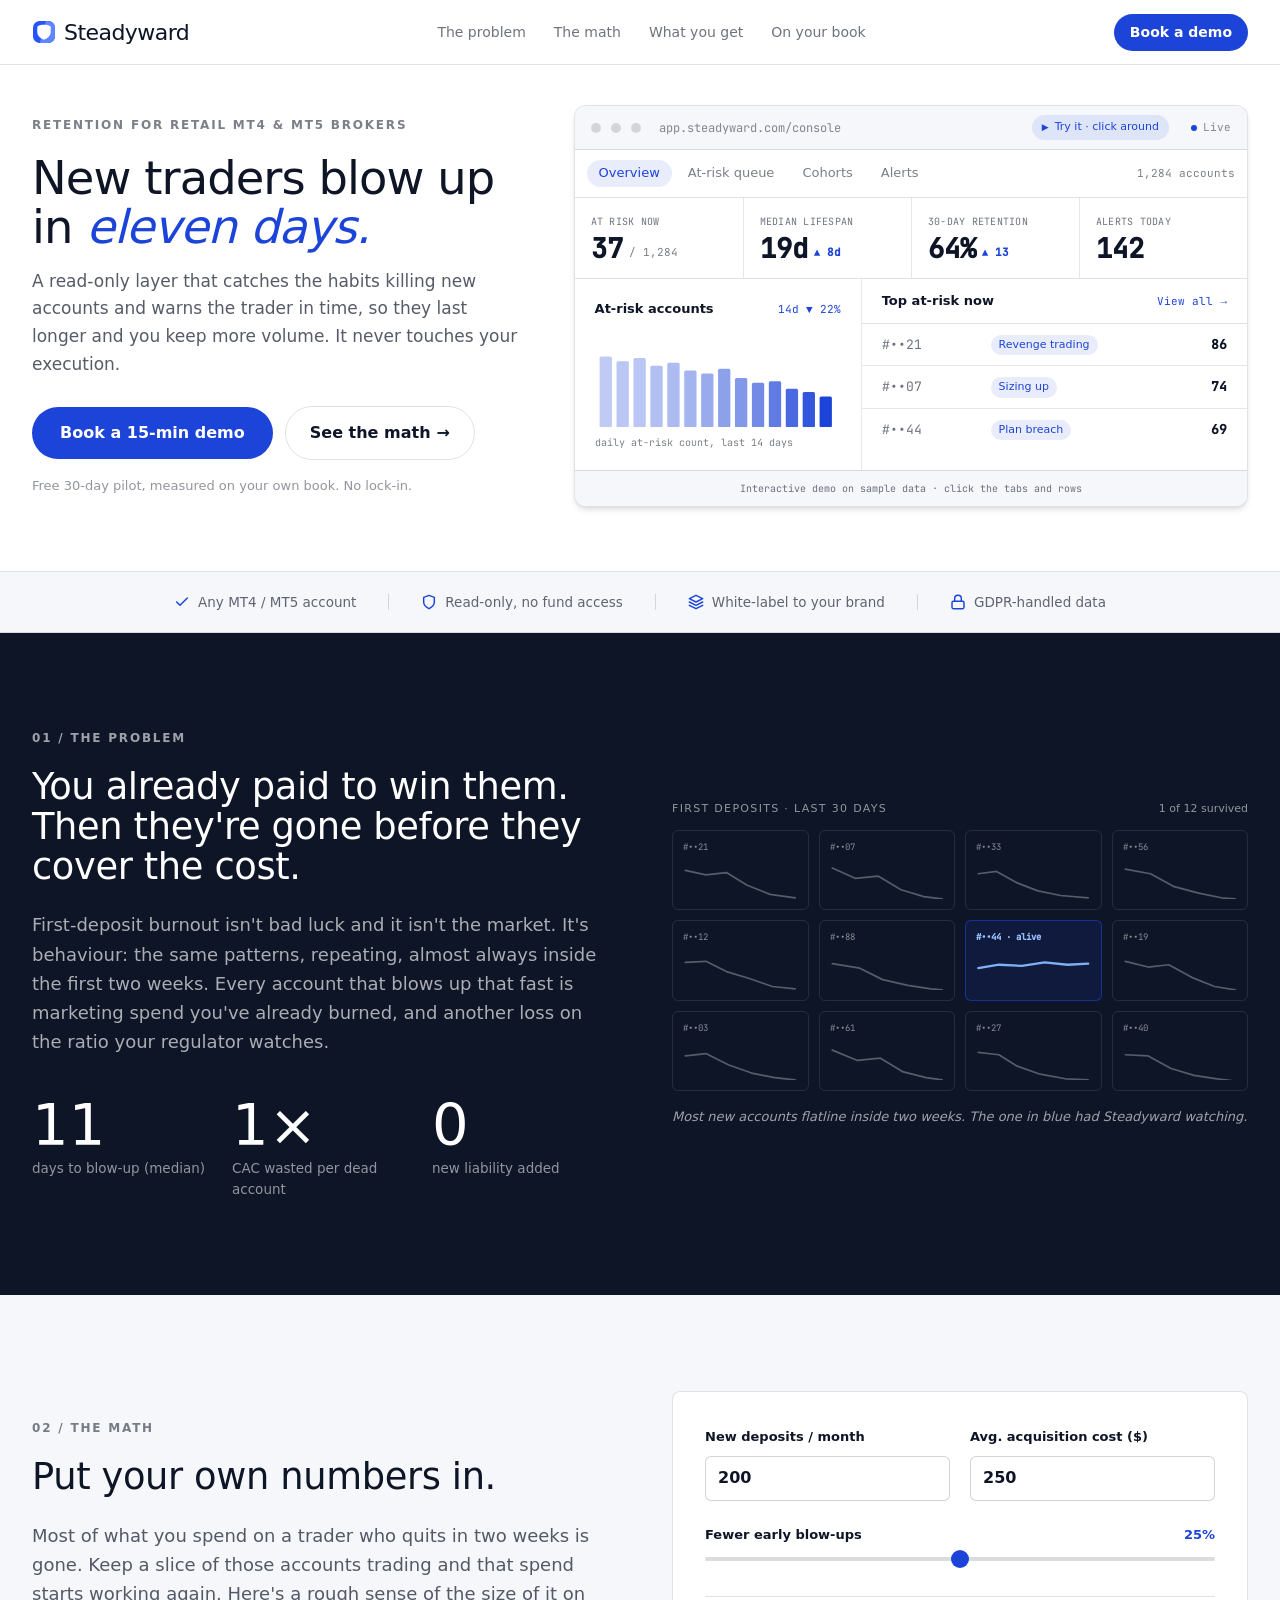
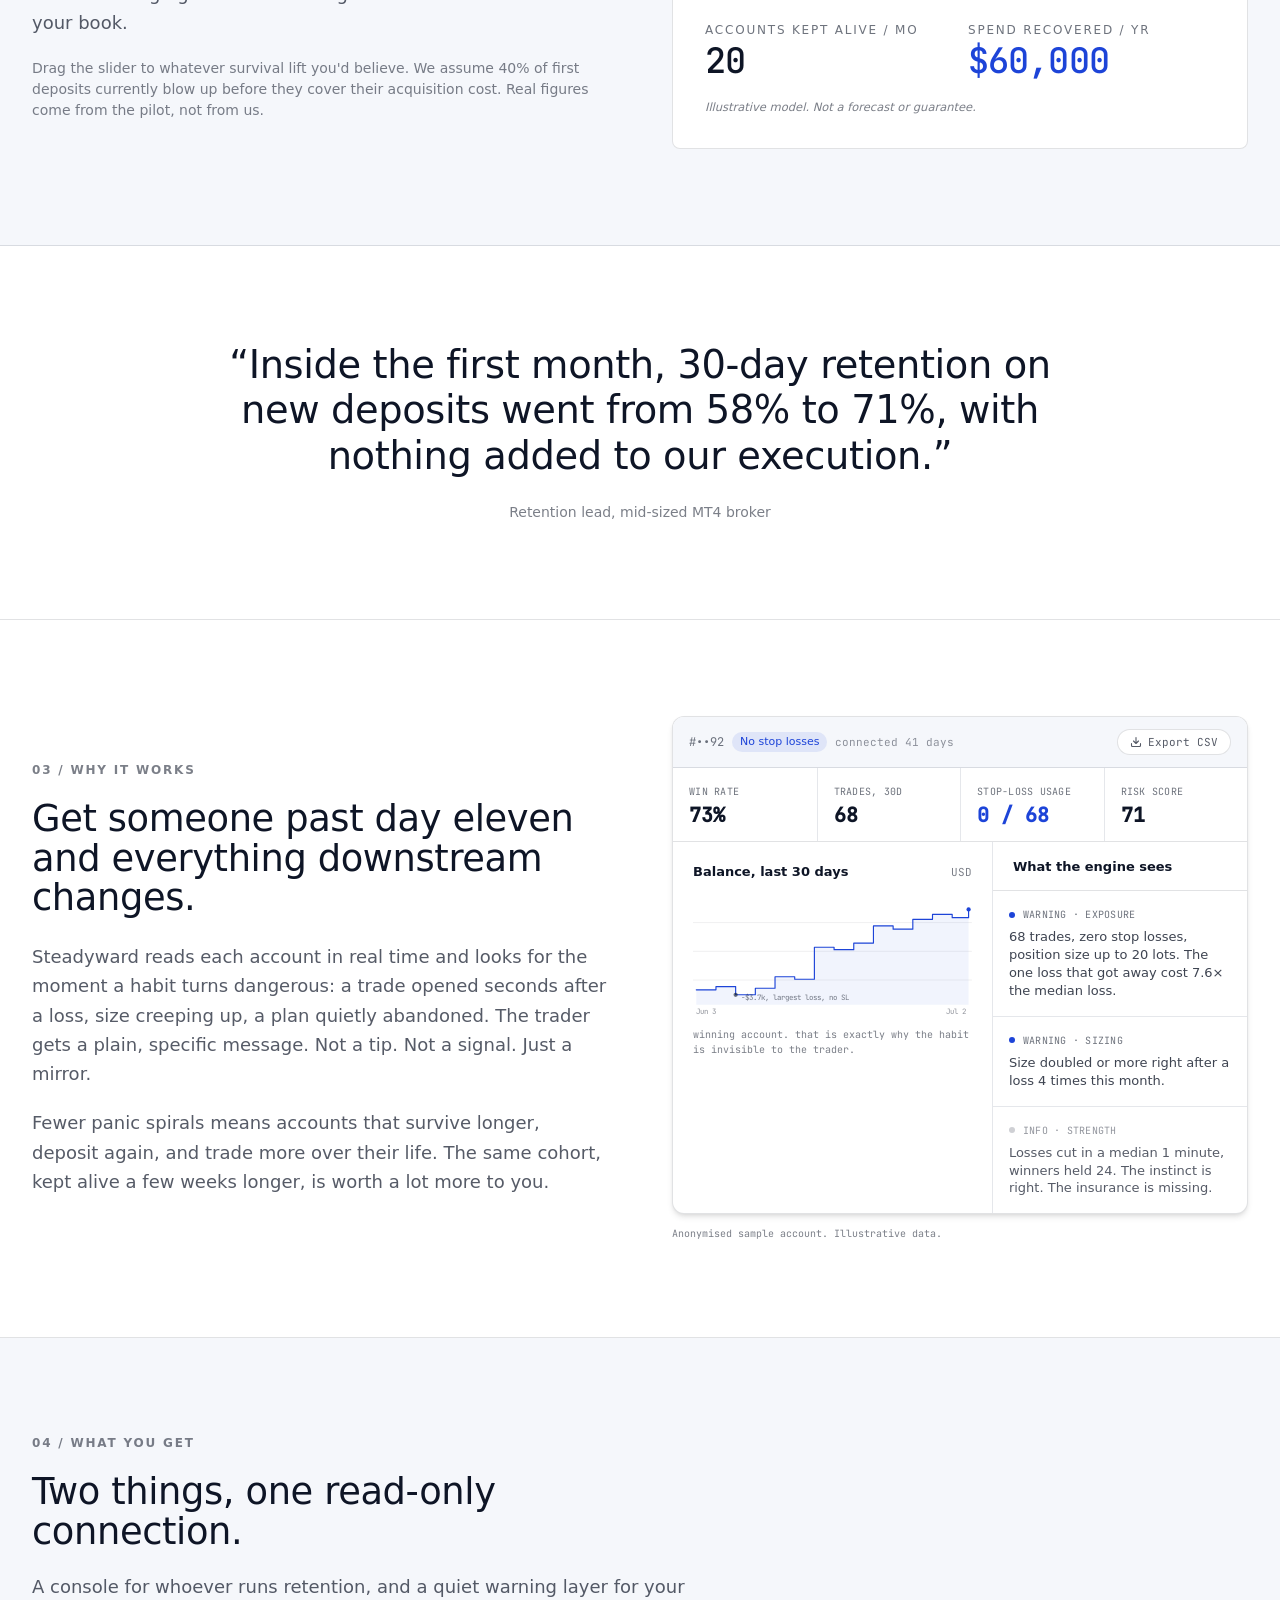
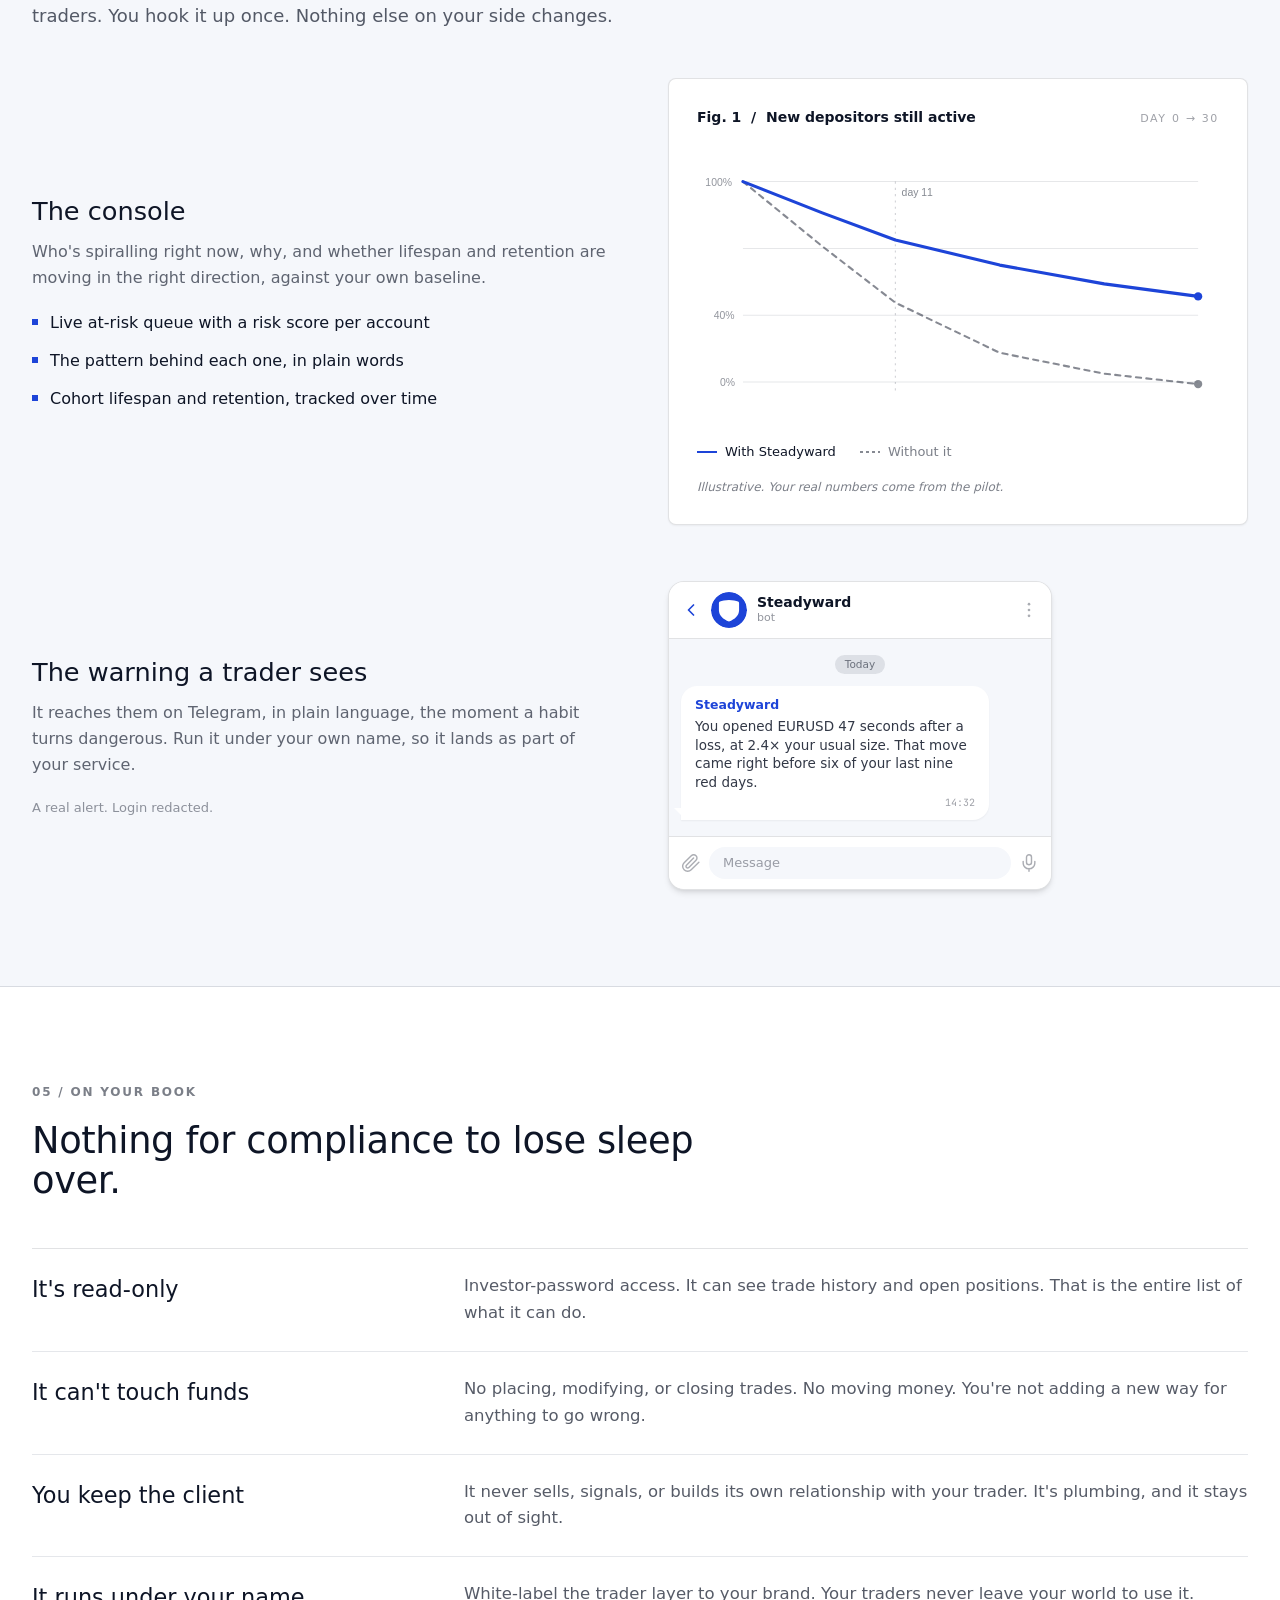
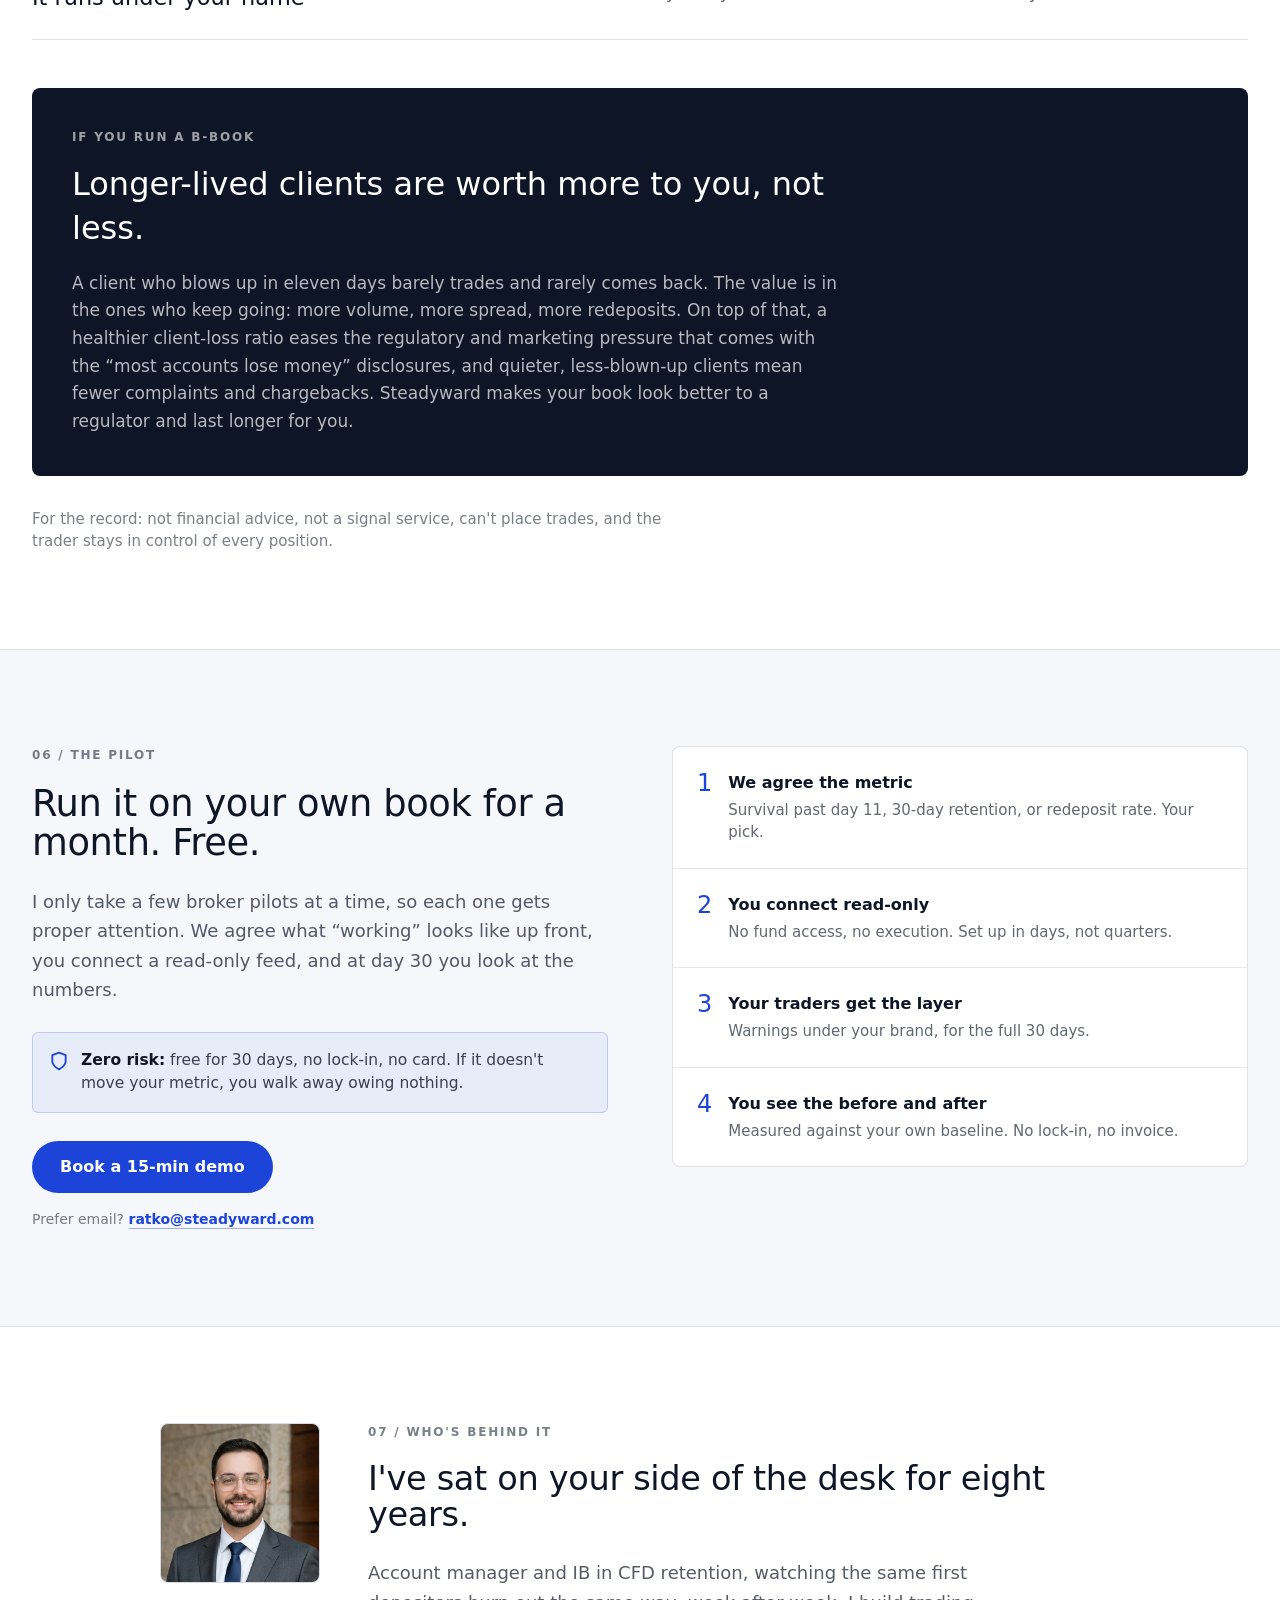
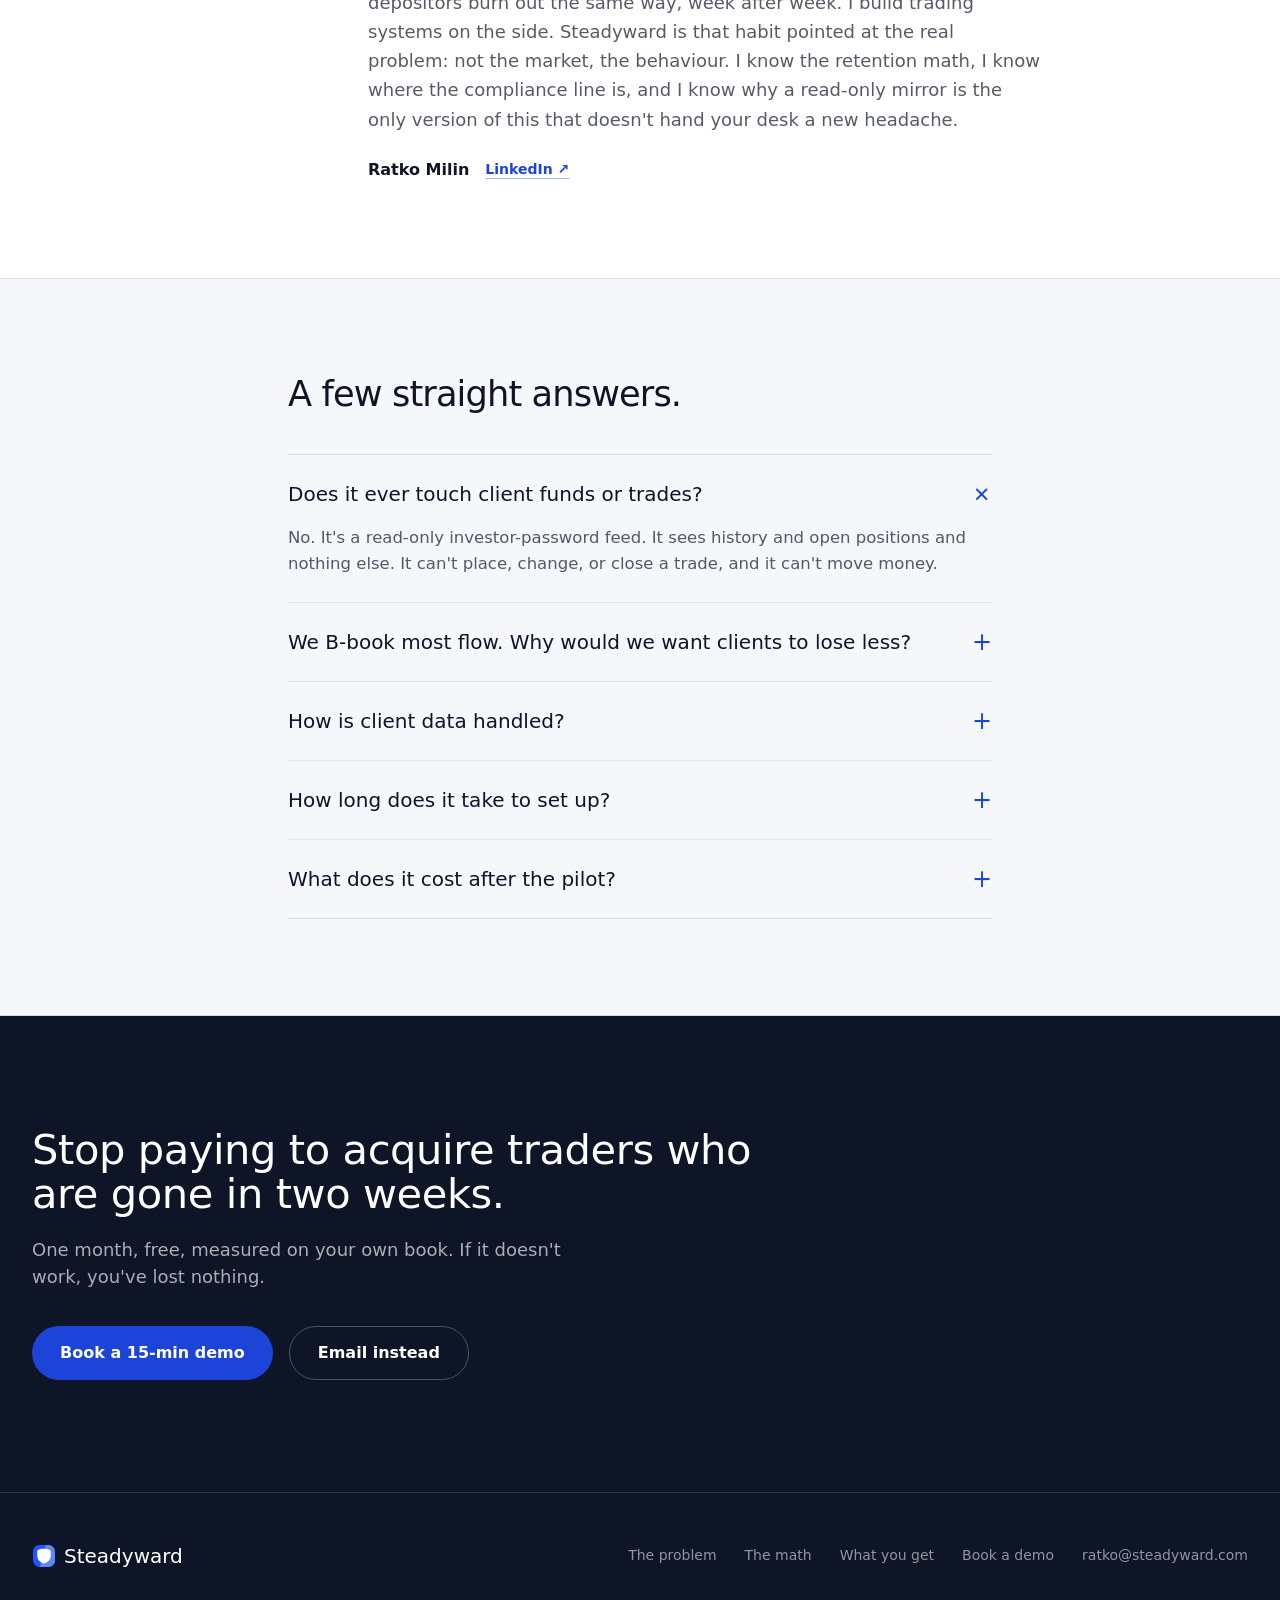
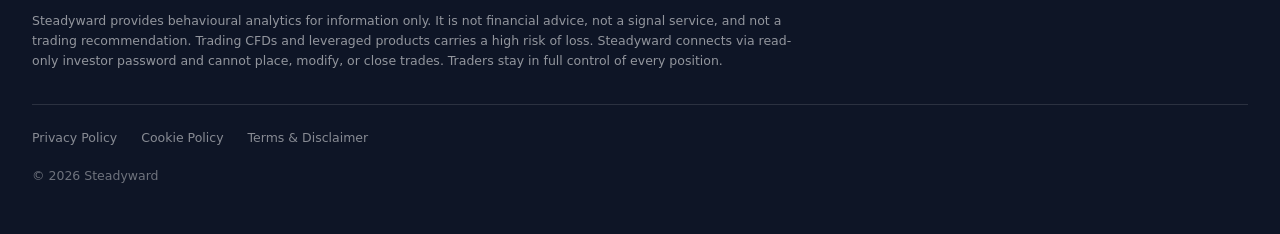
==== commit c3f398e6: "Make account-view balance chart look like real trading data, not AI slop Swap the smooth diagonal li" ====
--- a/index.html
+++ b/index.html
@@ -337,12 +337,14 @@
             <div class="grid lg:grid-cols-[1.25fr,1fr] divide-y lg:divide-y-0 lg:divide-x rule">
               <div class="p-5">
                 <div class="flex items-baseline justify-between"><span class="text-[13px] font-semibold text-ink">Balance, last 30 days</span><span class="font-mono text-[11px] text-ink/55">USD</span></div>
-                <svg viewBox="0 0 340 130" width="340" height="130" class="mt-4 w-full h-auto" role="img" aria-label="Balance curve rising with one sharp dip">
+                <svg viewBox="0 0 340 148" width="340" height="148" class="mt-4 w-full h-auto" role="img" aria-label="Balance curve stepping up over thirty days with one sharp dip">
                   <g stroke="#0e1526" stroke-opacity="0.08"><line x1="0" y1="30" x2="340" y2="30"/><line x1="0" y1="65" x2="340" y2="65"/><line x1="0" y1="100" x2="340" y2="100"/></g>
-                  <path d="M4 112 L28 108 L52 118 L76 110 L100 96 L124 99 L148 60 L172 63 L196 55 L220 34 L244 38 L268 26 L292 20 L316 24 L336 14" fill="none" stroke="#1d44d8" stroke-width="1.4" stroke-linecap="round" stroke-linejoin="round"/>
+                  <path d="M4 112 H28 V108 H52 V118 H76 V110 H100 V96 H124 V99 H148 V60 H172 V63 H196 V55 H220 V34 H244 V38 H268 V26 H292 V20 H316 V24 H336 V14 V130 H4 Z" fill="#1d44d8" fill-opacity="0.06" stroke="none"/>
+                  <path d="M4 112 H28 V108 H52 V118 H76 V110 H100 V96 H124 V99 H148 V60 H172 V63 H196 V55 H220 V34 H244 V38 H268 V26 H292 V20 H316 V24 H336 V14" fill="none" stroke="#1d44d8" stroke-width="1.4" stroke-linecap="round" stroke-linejoin="round"/>
                   <circle cx="52" cy="118" r="2.6" fill="#0e1526" fill-opacity="0.6"/>
                   <text x="58" y="124" font-family="'JetBrains Mono',monospace" font-size="9" fill="#0e1526" fill-opacity="0.55">-$3.7k, largest loss, no SL</text>
                   <circle cx="336" cy="14" r="2.6" fill="#1d44d8"/>
+                  <g font-family="'JetBrains Mono',monospace" font-size="9" fill="#0e1526" fill-opacity="0.45"><text x="4" y="142">Jun 3</text><text x="308" y="142">Jul 2</text></g>
                 </svg>
                 <div class="mt-2 font-mono text-[10px] text-ink/55">winning account. that is exactly why the habit is invisible to the trader.</div>
               </div>
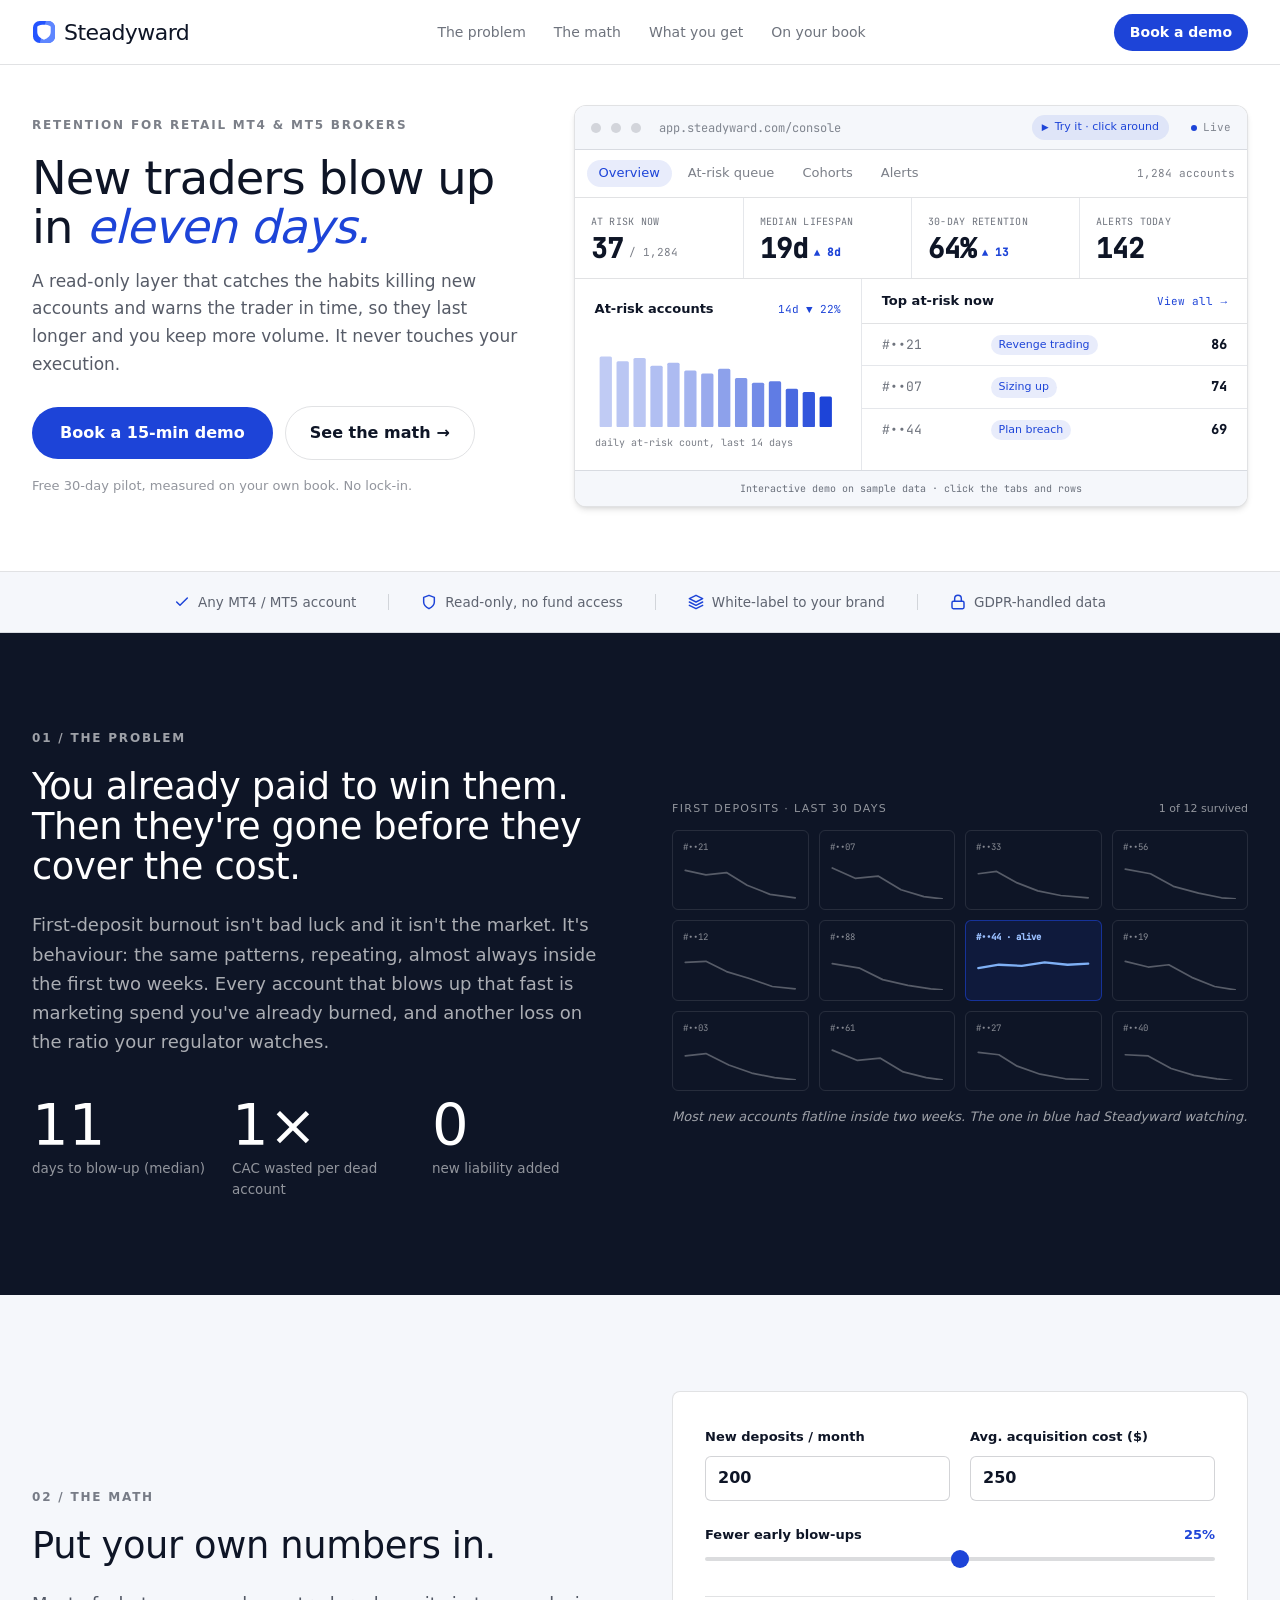
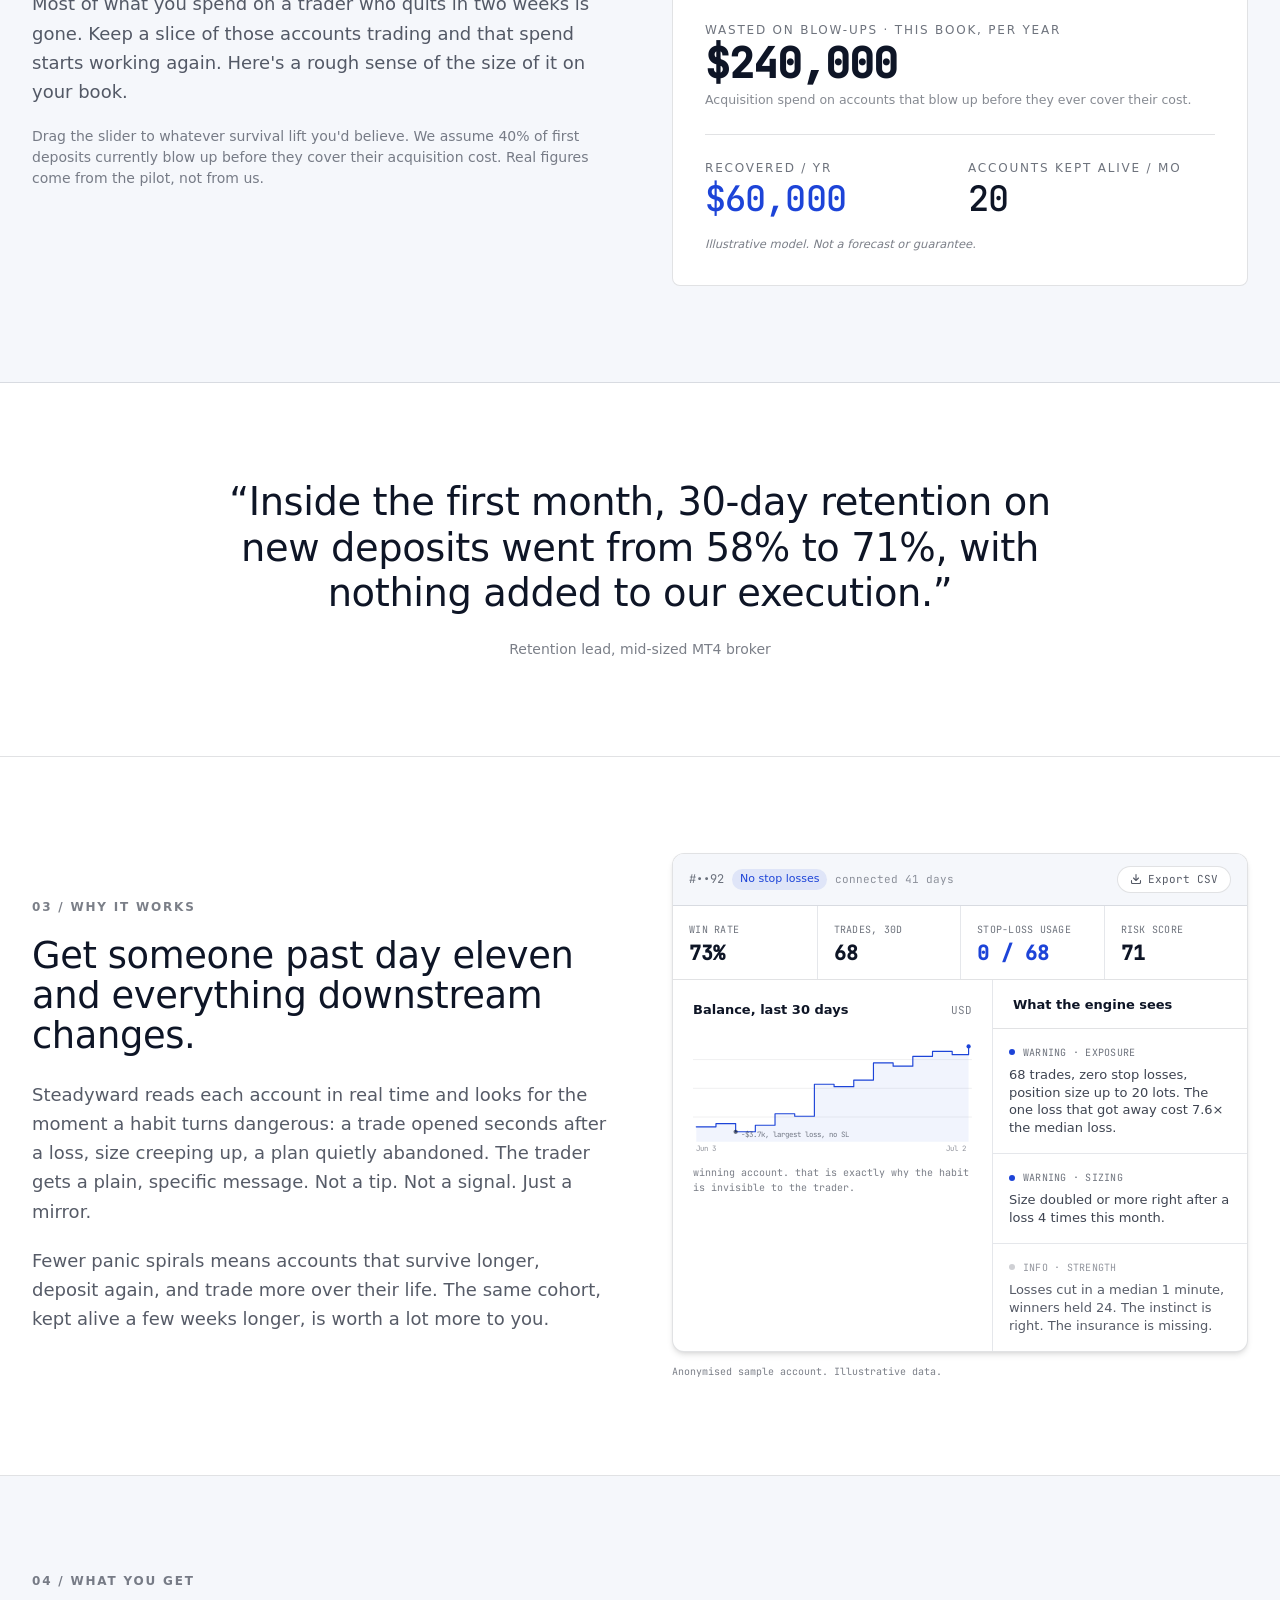
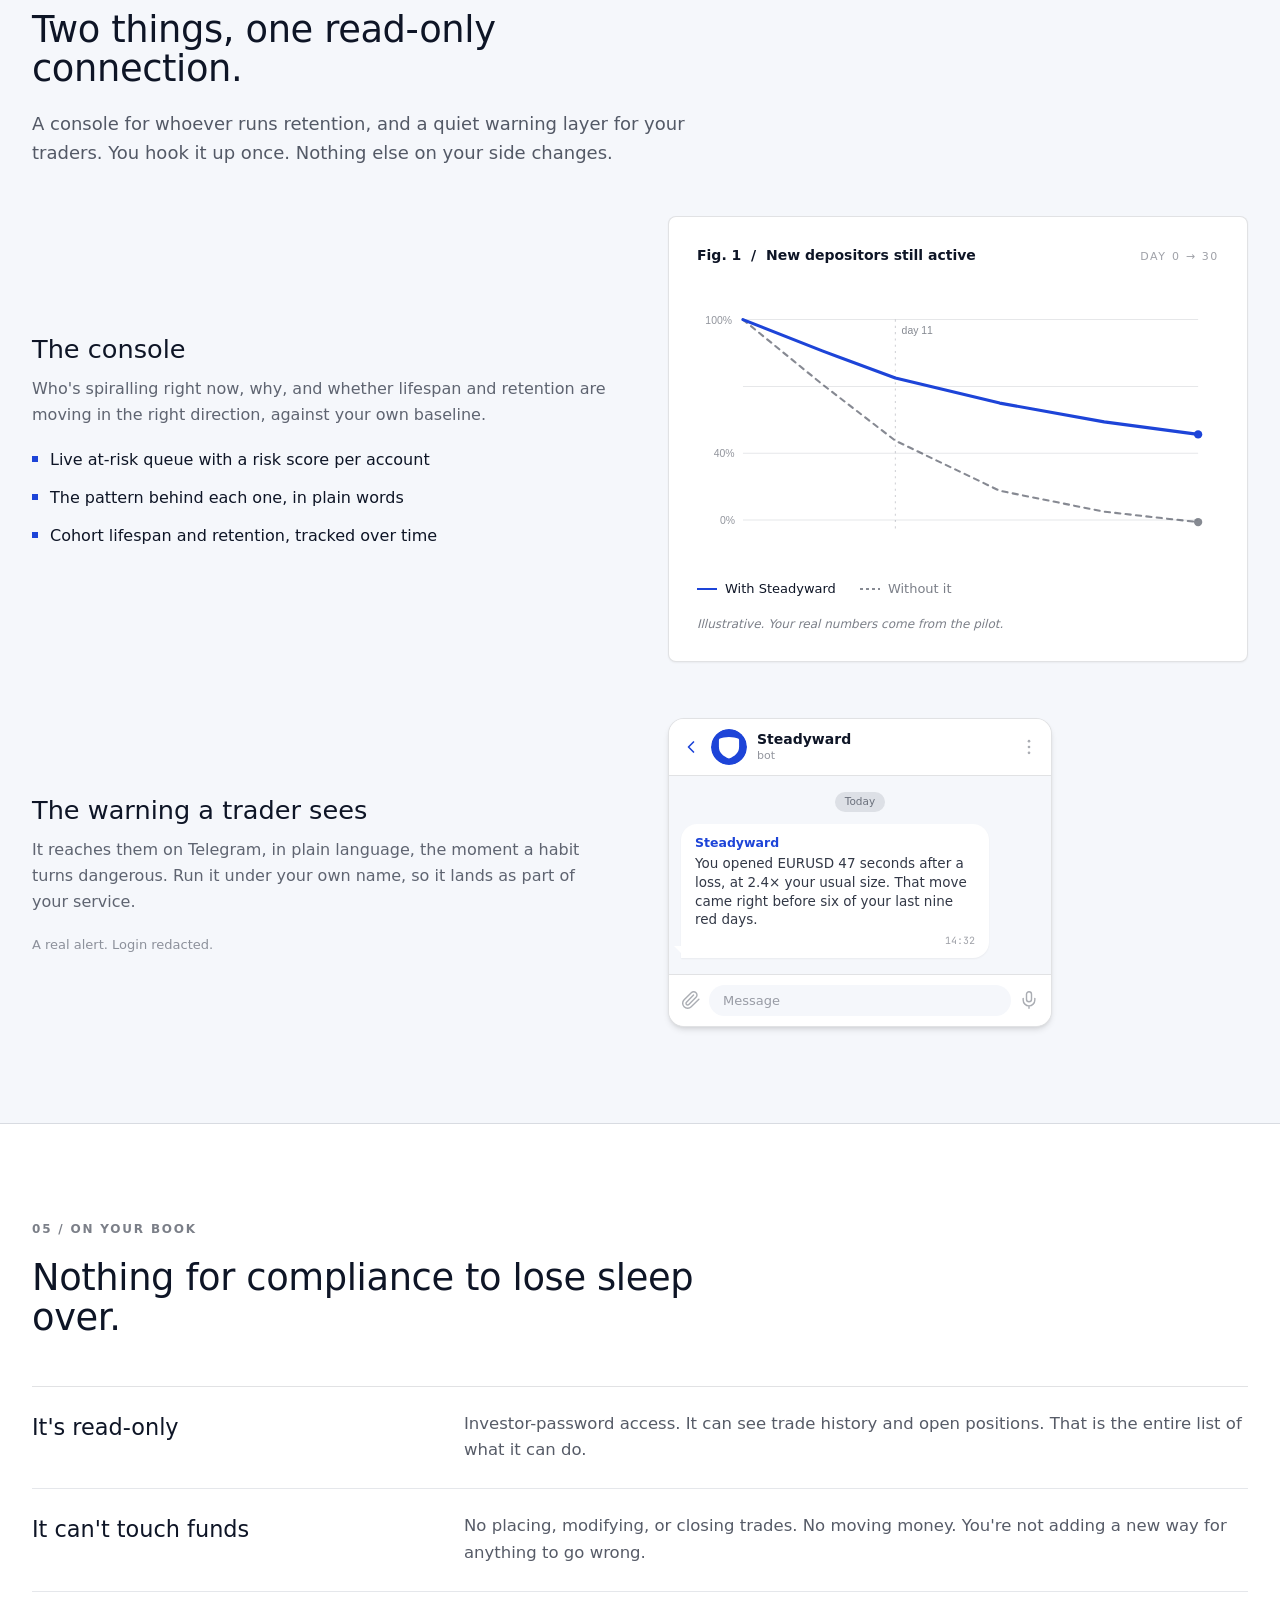
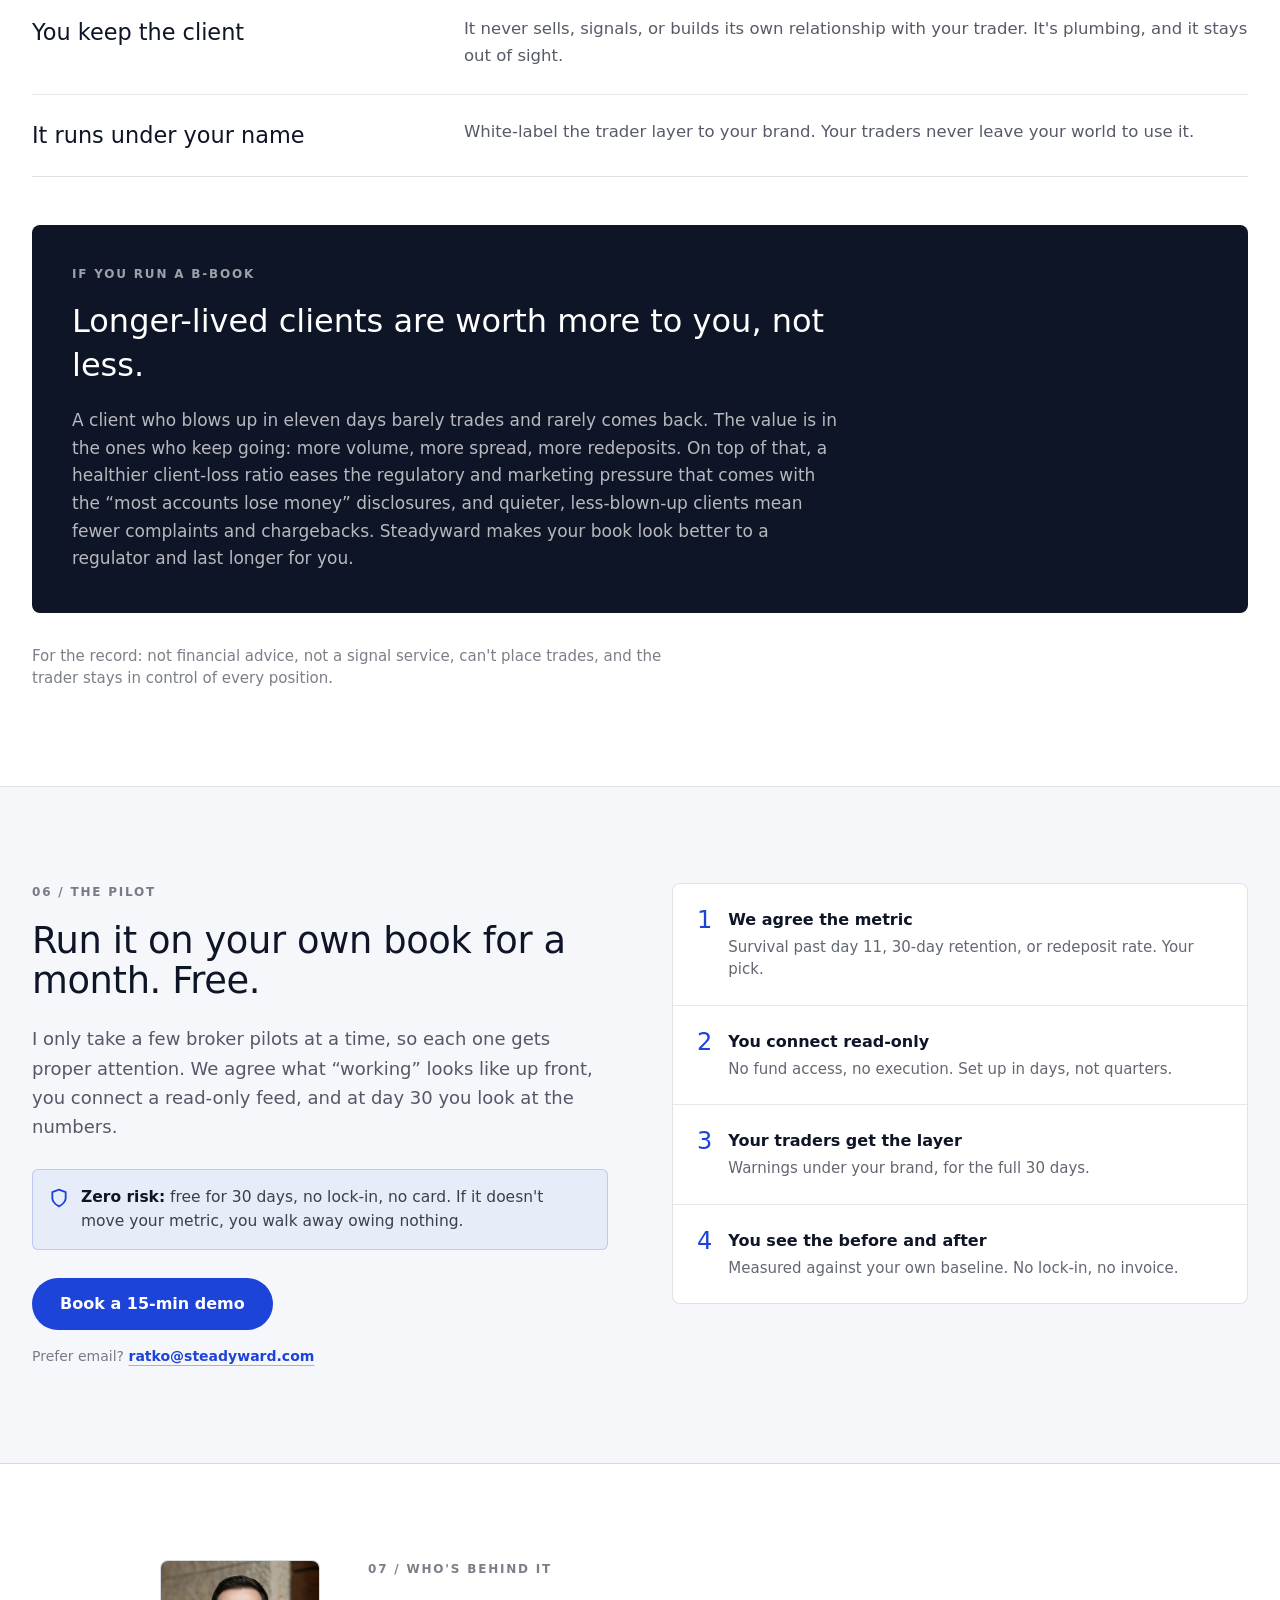
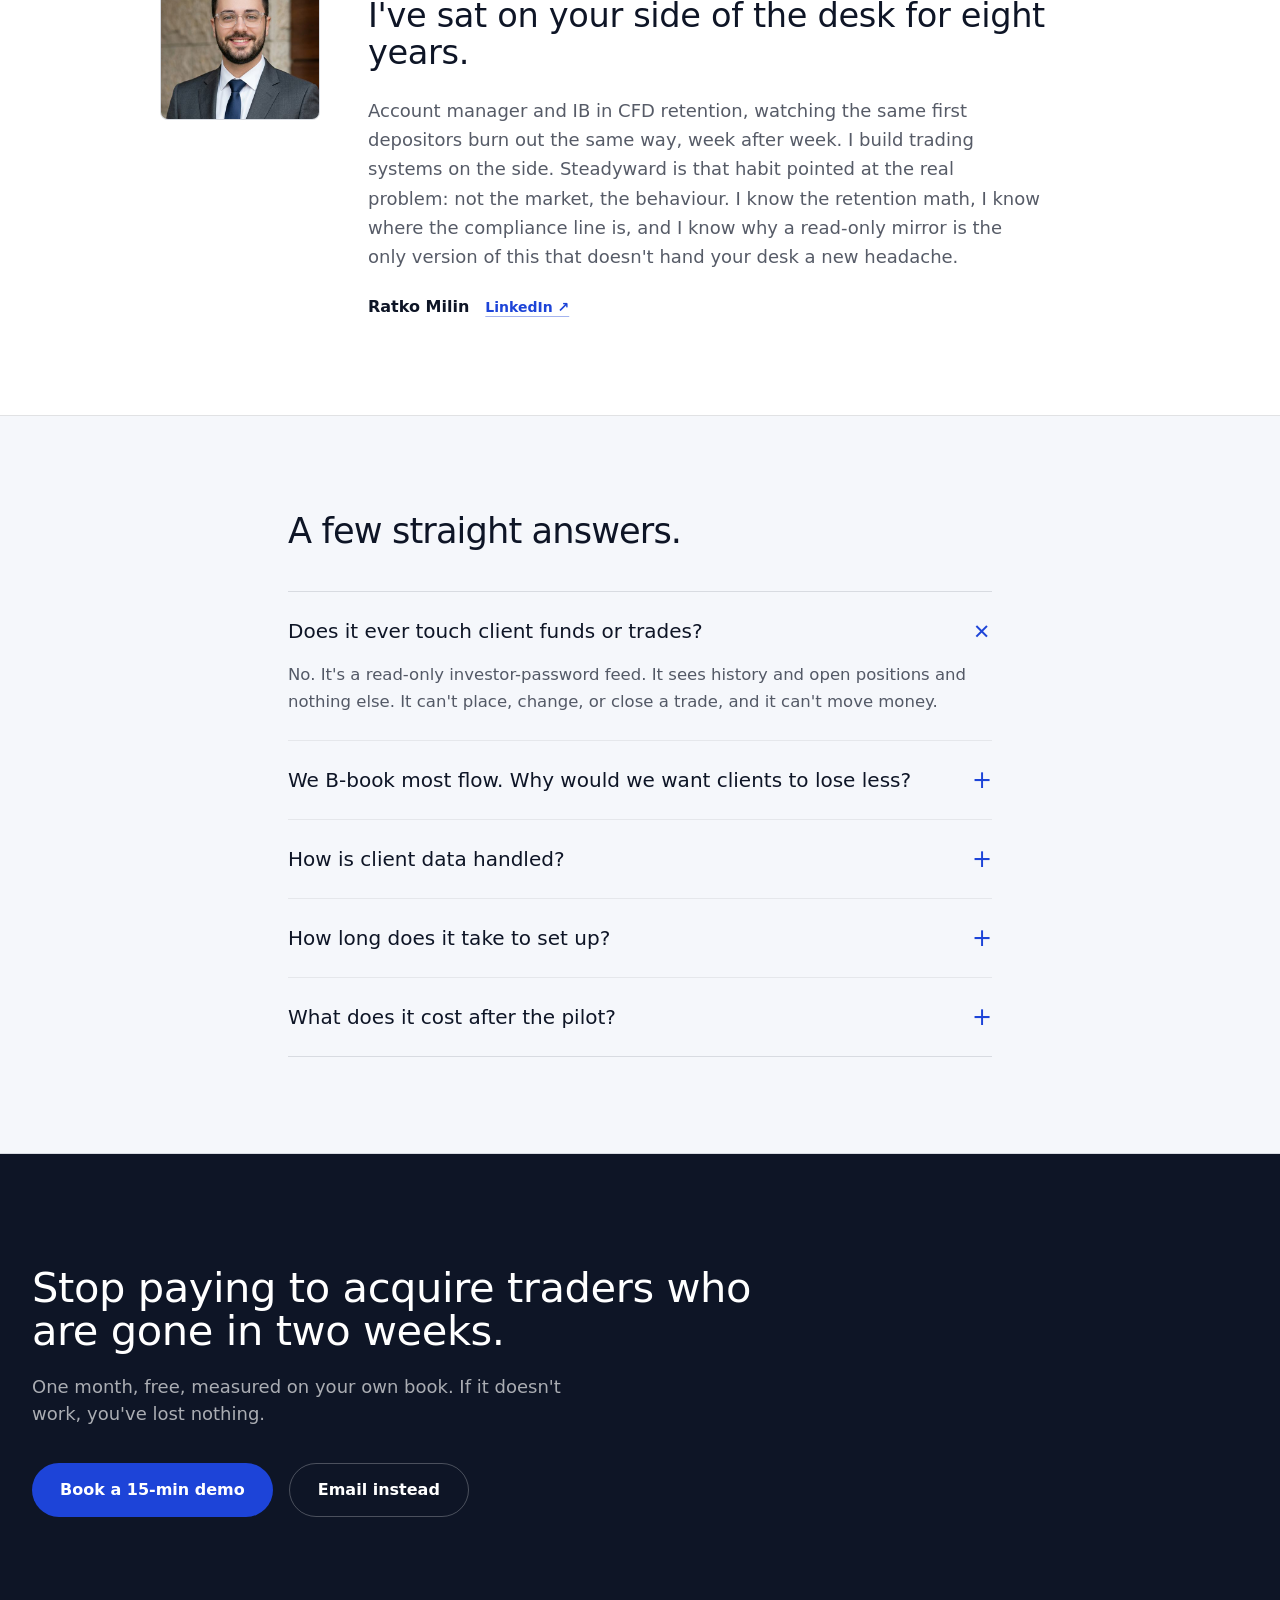
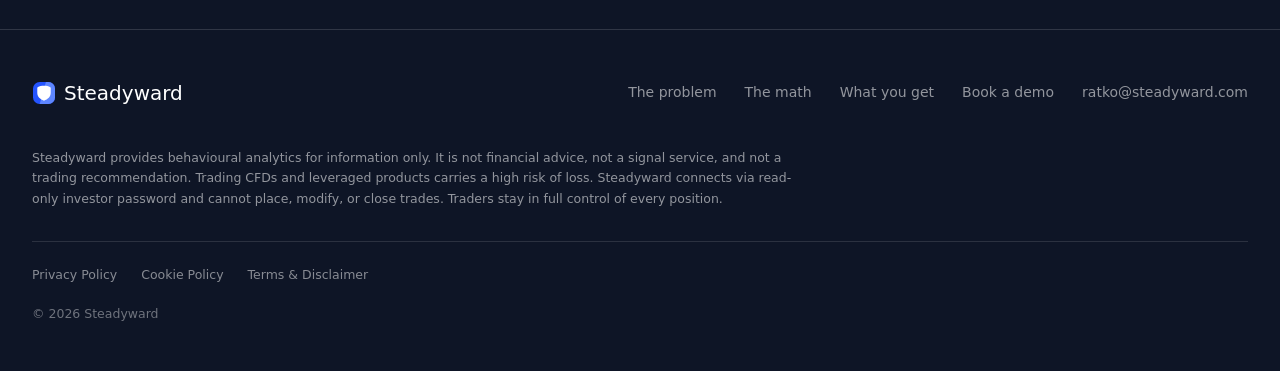
==== commit 1033795f: "ROI calculator: lead with the money lost, frame recovered as the gain Add a headline 'wasted on blow" ====
--- a/index.html
+++ b/index.html
@@ -268,14 +268,20 @@
             <input id="uplift" type="range" min="10" max="40" value="25" class="w-full mt-3" />
           </div>
 
-          <div class="mt-7 pt-6 border-t rule grid grid-cols-2 gap-4">
+          <div class="mt-7 pt-6 border-t rule">
+            <div class="text-[12px] label uppercase text-ink/60">Wasted on blow-ups &middot; this book, per year</div>
+            <div id="lost" class="mt-1 font-mono text-[2.3rem] sm:text-[2.6rem] leading-none tracking-tight text-ink font-semibold">$240,000</div>
+            <p class="mt-1.5 text-[12.5px] text-ink/50">Acquisition spend on accounts that blow up before they ever cover their cost.</p>
+          </div>
+
+          <div class="mt-6 pt-6 border-t rule grid grid-cols-2 gap-4">
+            <div>
+              <div class="text-[12px] label uppercase text-ink/60">Recovered / yr</div>
+              <div id="recovered" class="mt-1 font-mono text-[1.9rem] sm:text-[2.2rem] leading-none tracking-tight text-blue font-medium">$60,000</div>
+            </div>
             <div>
               <div class="text-[12px] label uppercase text-ink/60">Accounts kept alive / mo</div>
               <div id="saved" class="mt-1 font-mono text-[1.9rem] sm:text-[2.2rem] leading-none tracking-tight text-ink font-medium">20</div>
-            </div>
-            <div>
-              <div class="text-[12px] label uppercase text-ink/60">Spend recovered / yr</div>
-              <div id="recovered" class="mt-1 font-mono text-[1.9rem] sm:text-[2.2rem] leading-none tracking-tight text-blue font-medium">$60,000</div>
             </div>
           </div>
           <p class="mt-5 text-[11.5px] text-ink/55 italic">Illustrative model. Not a forecast or guarantee.</p>
